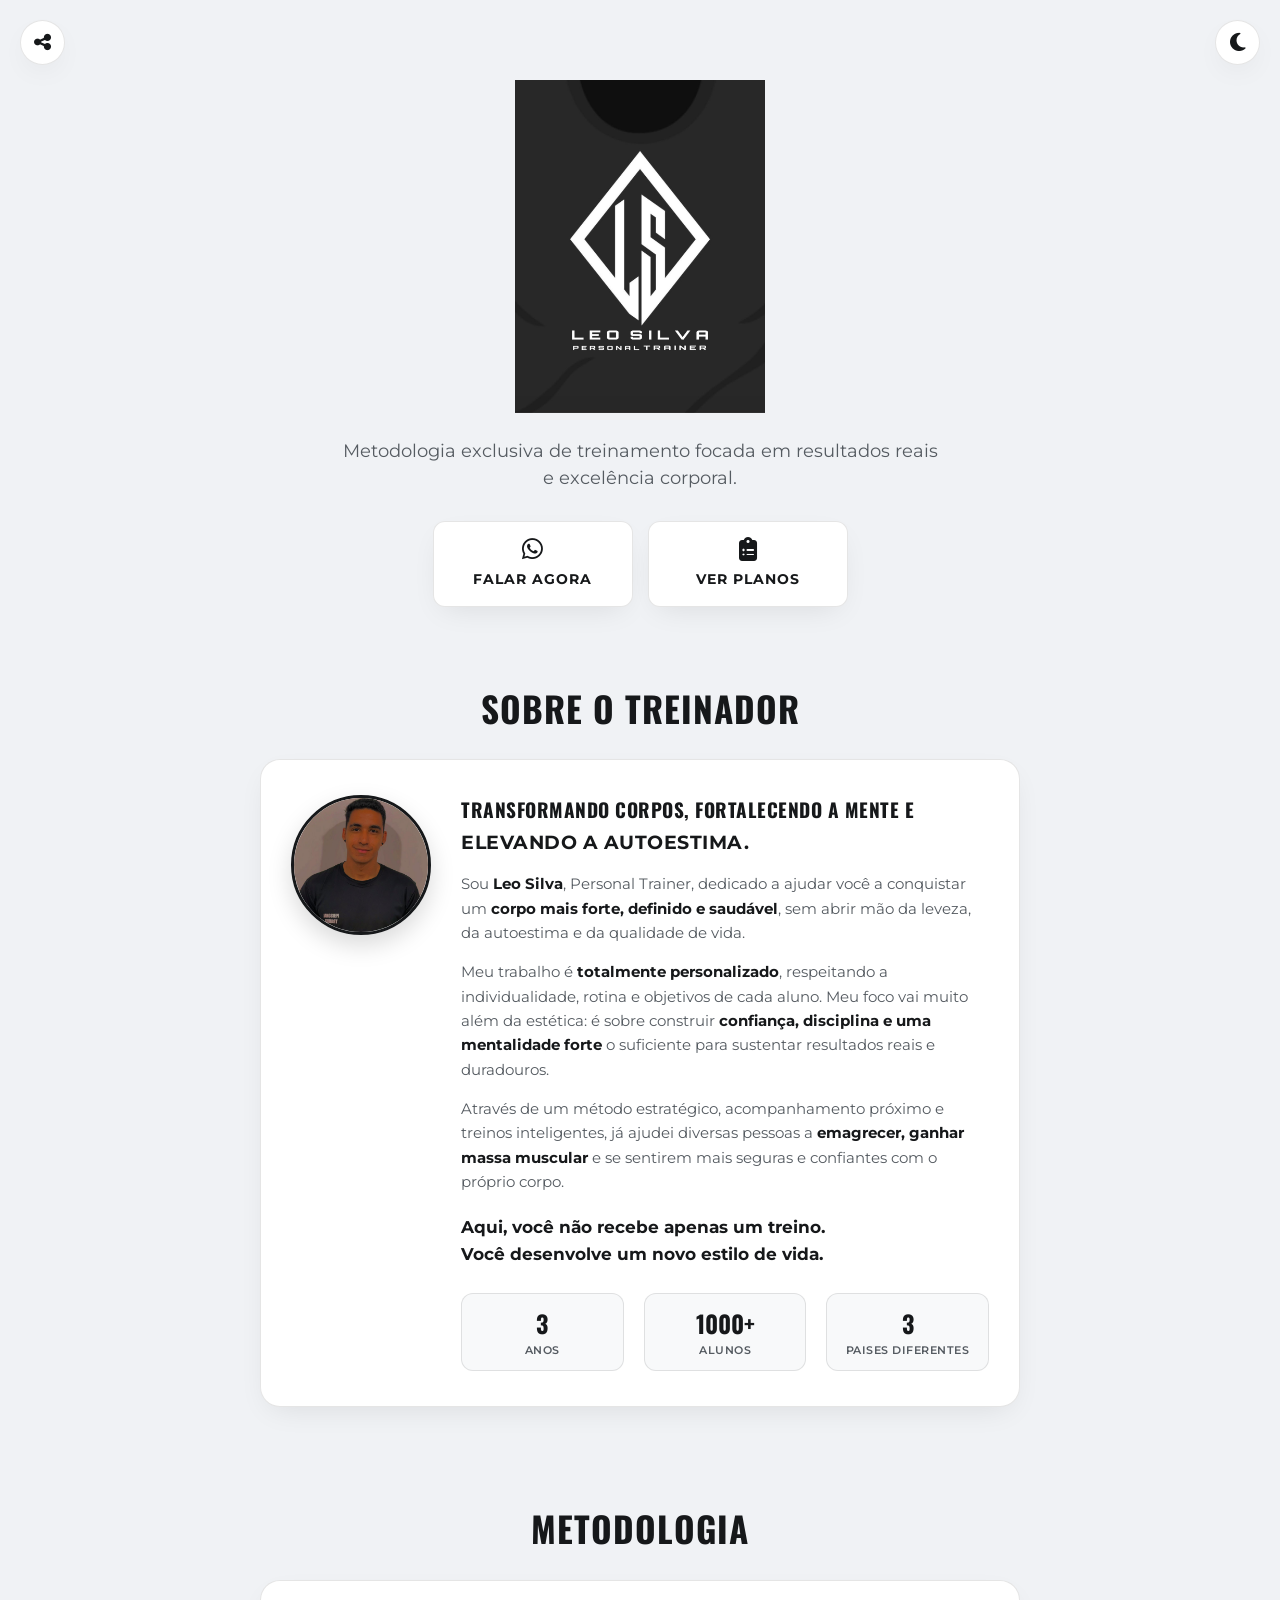
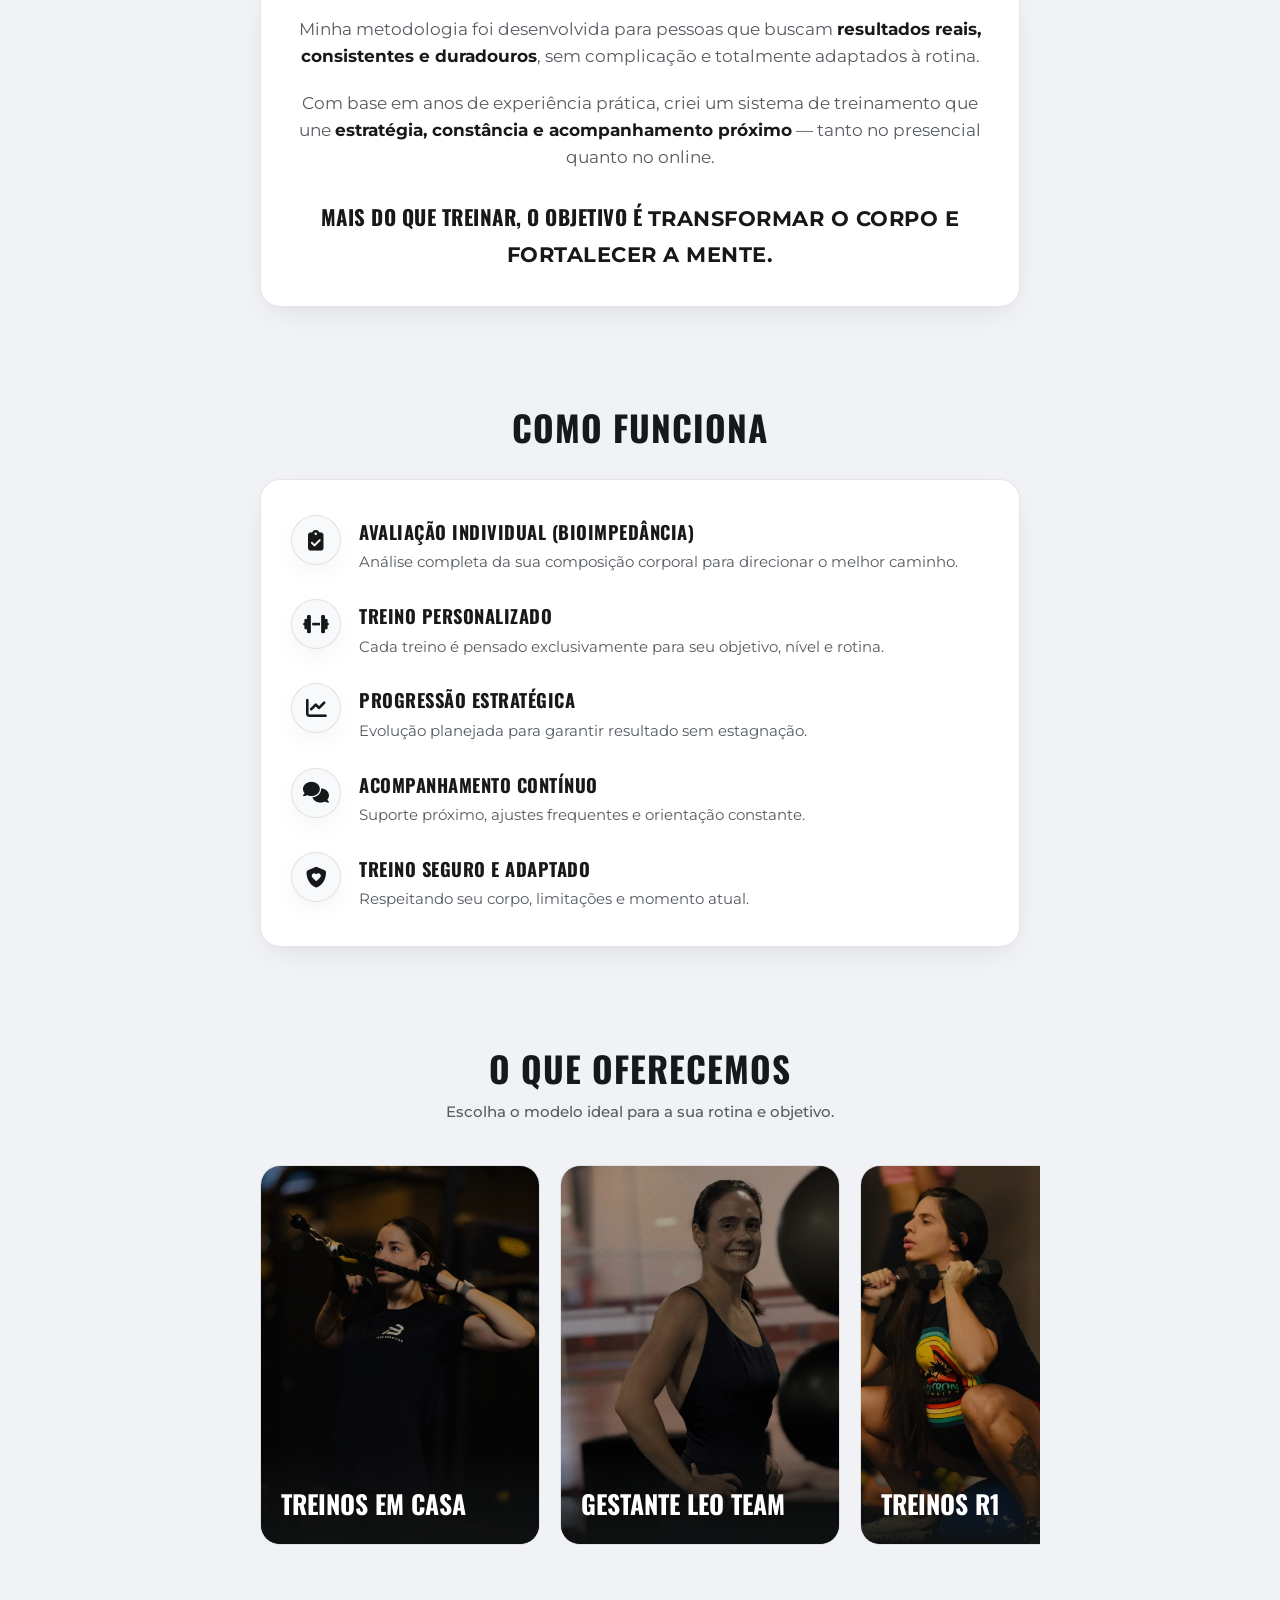
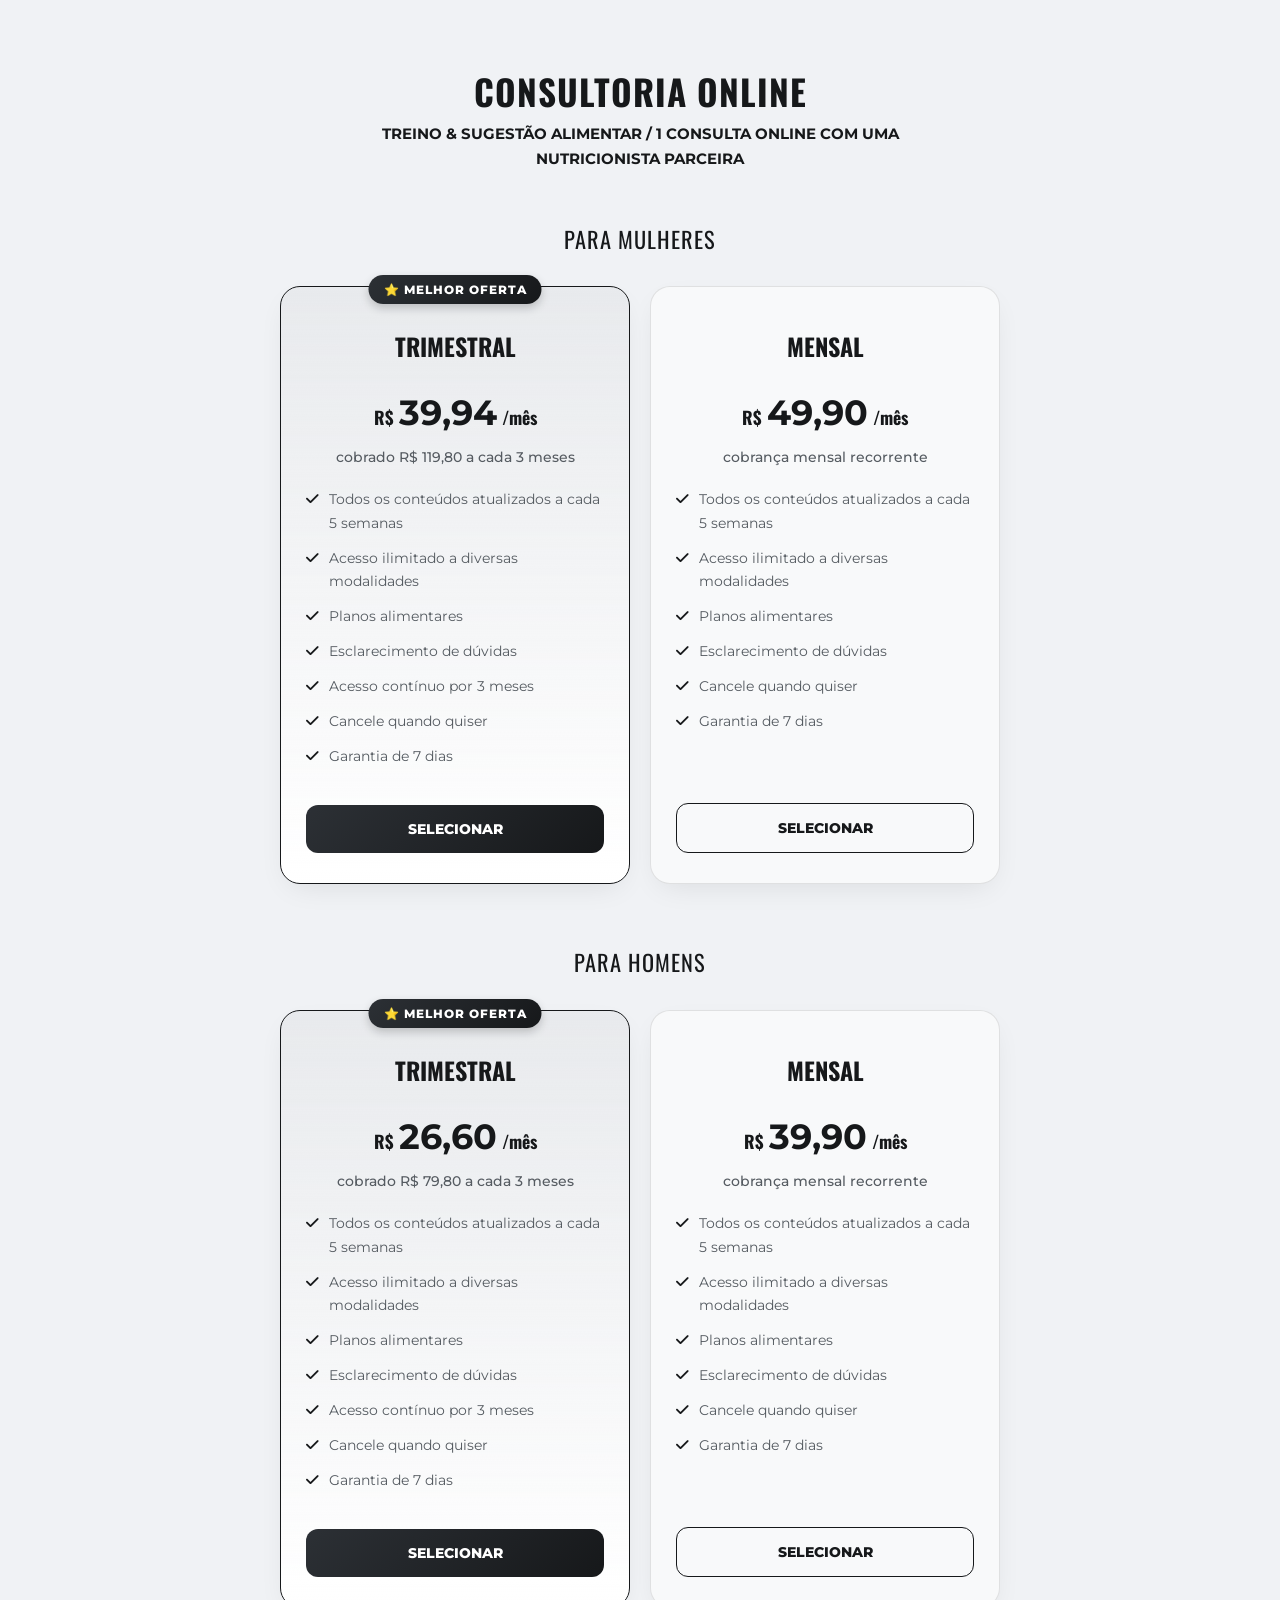
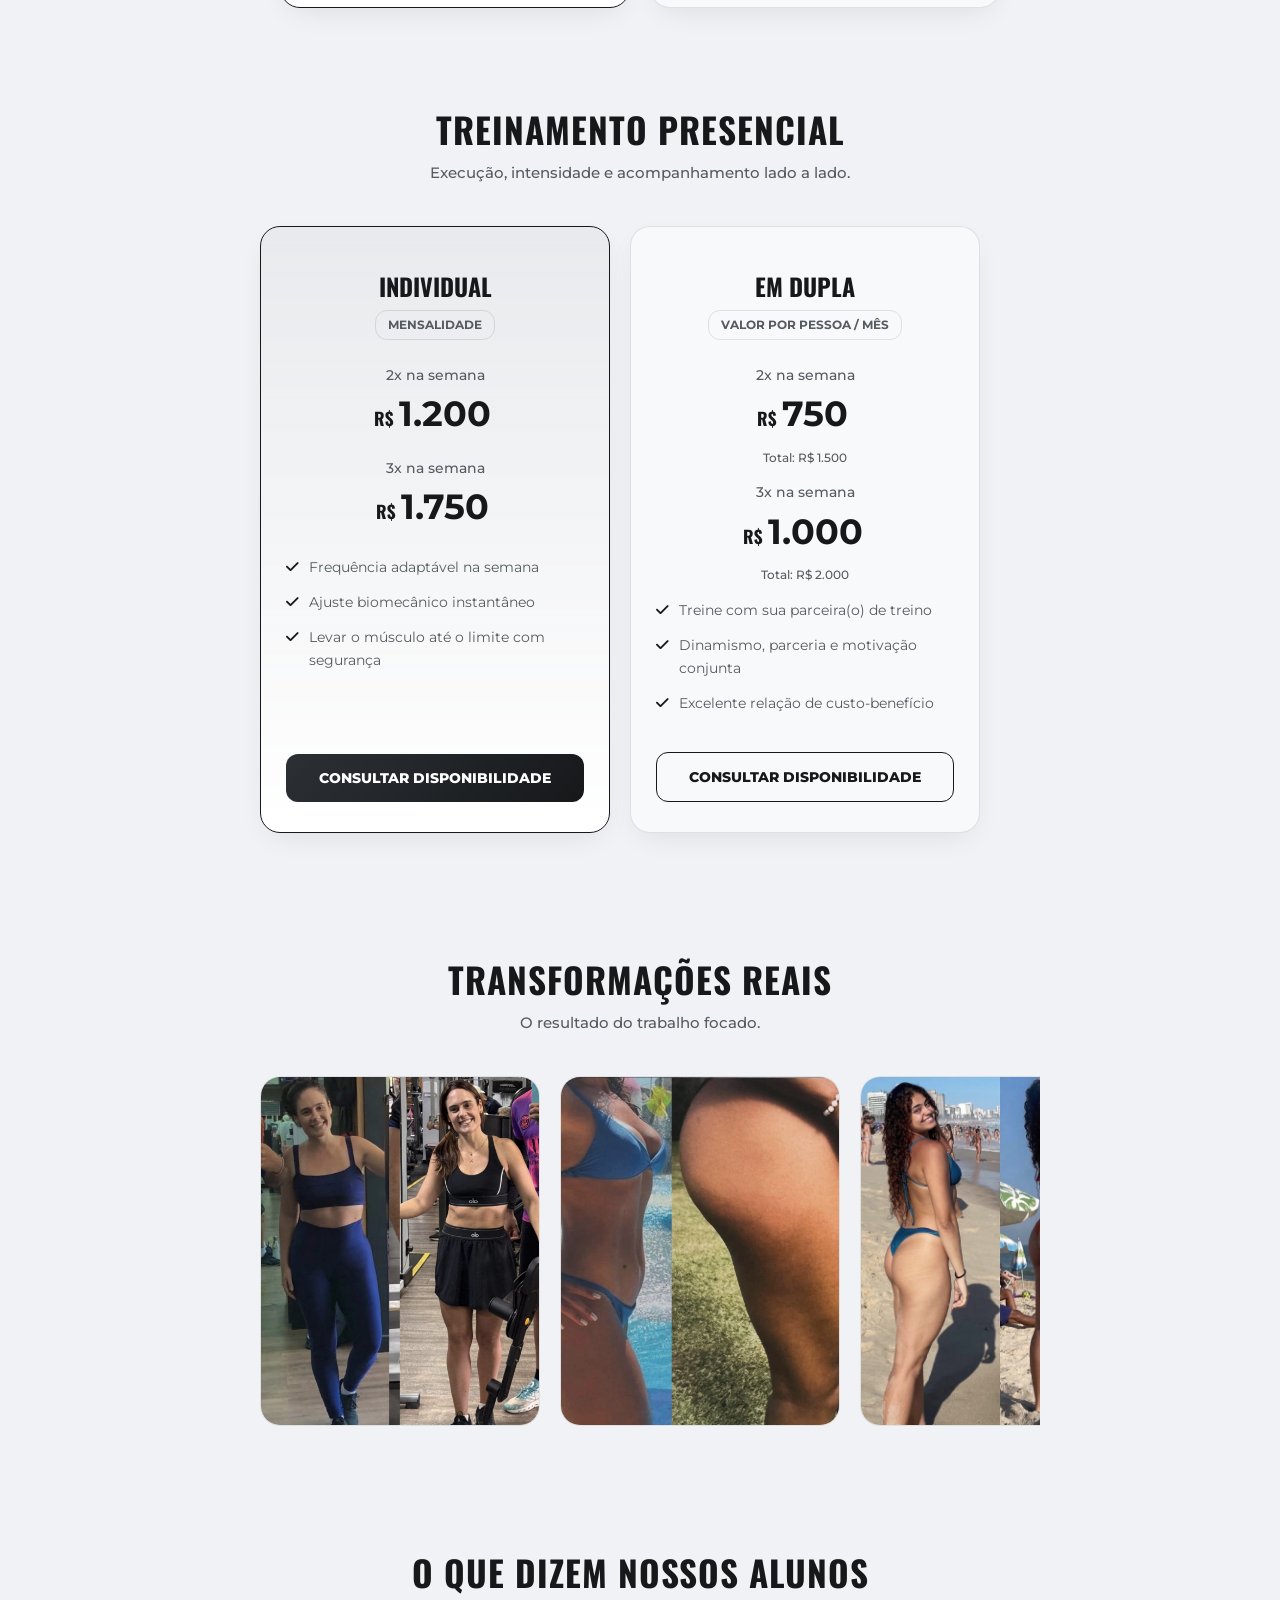
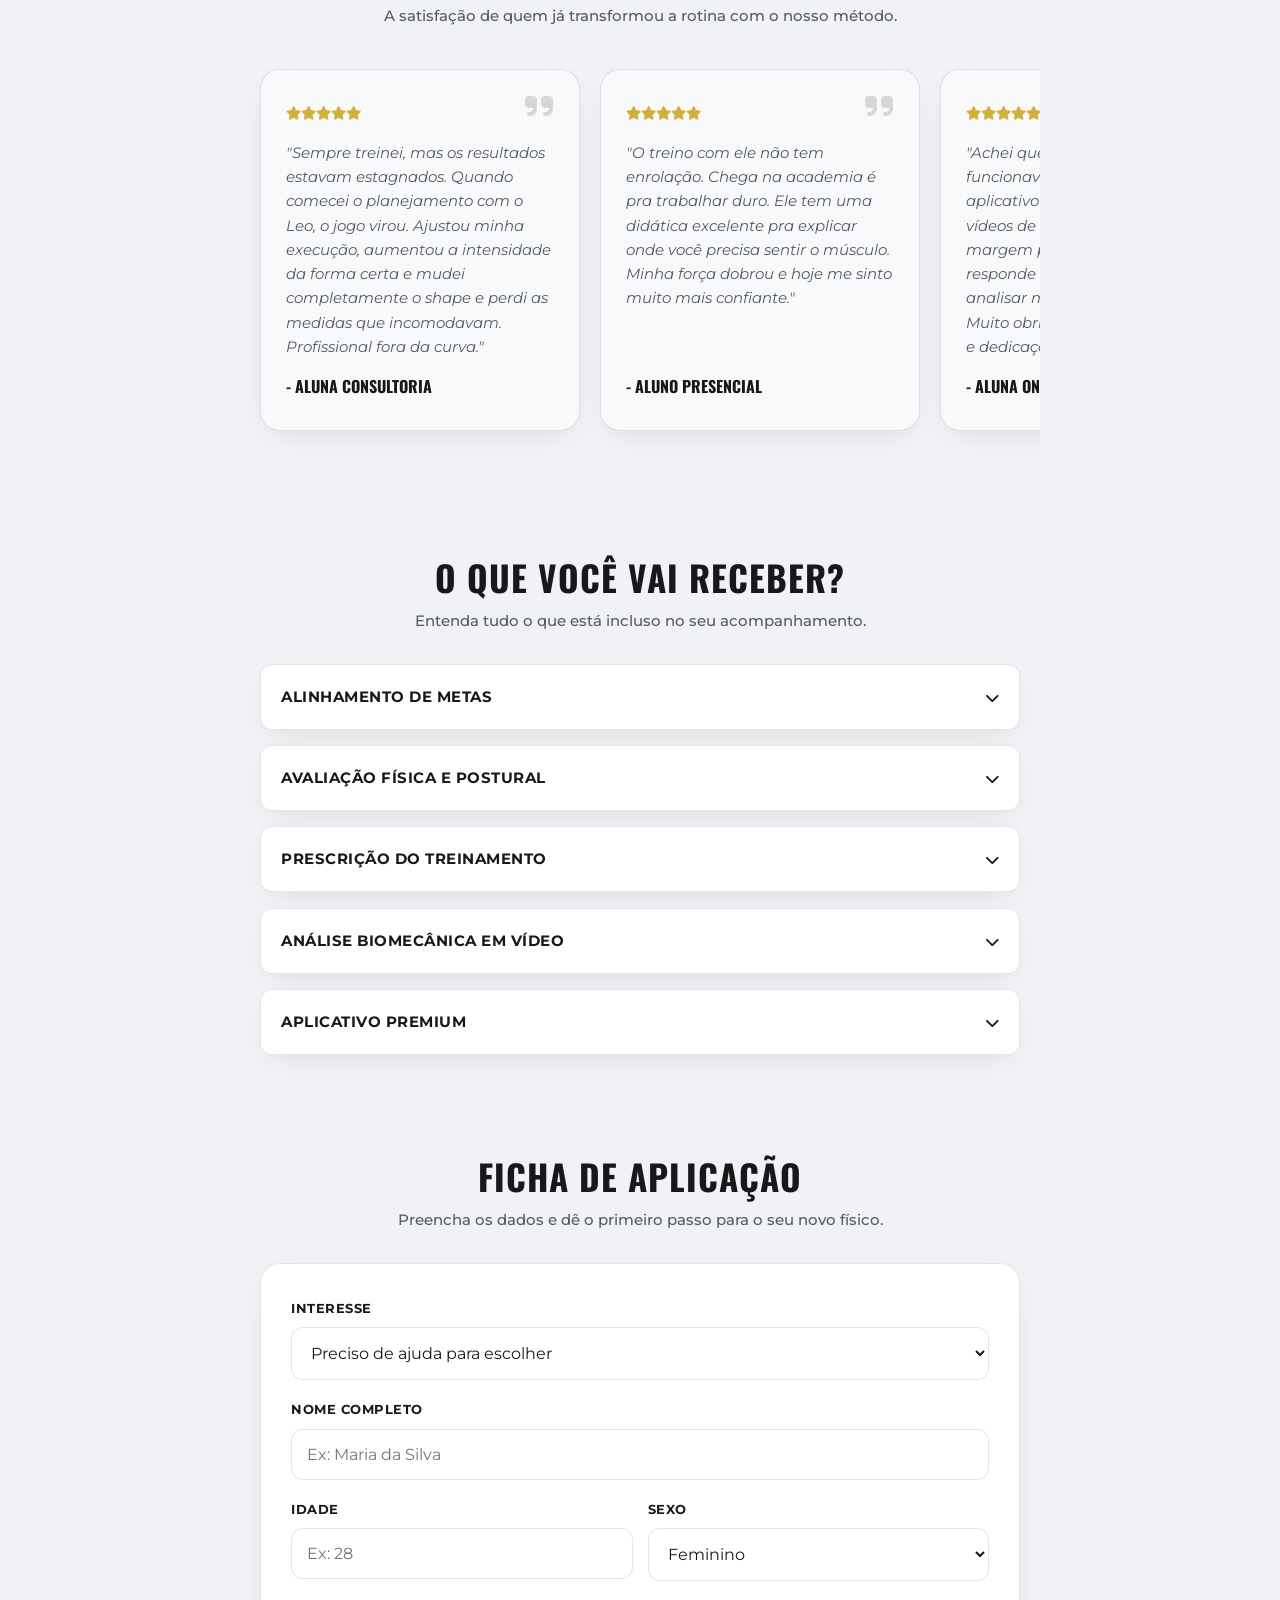
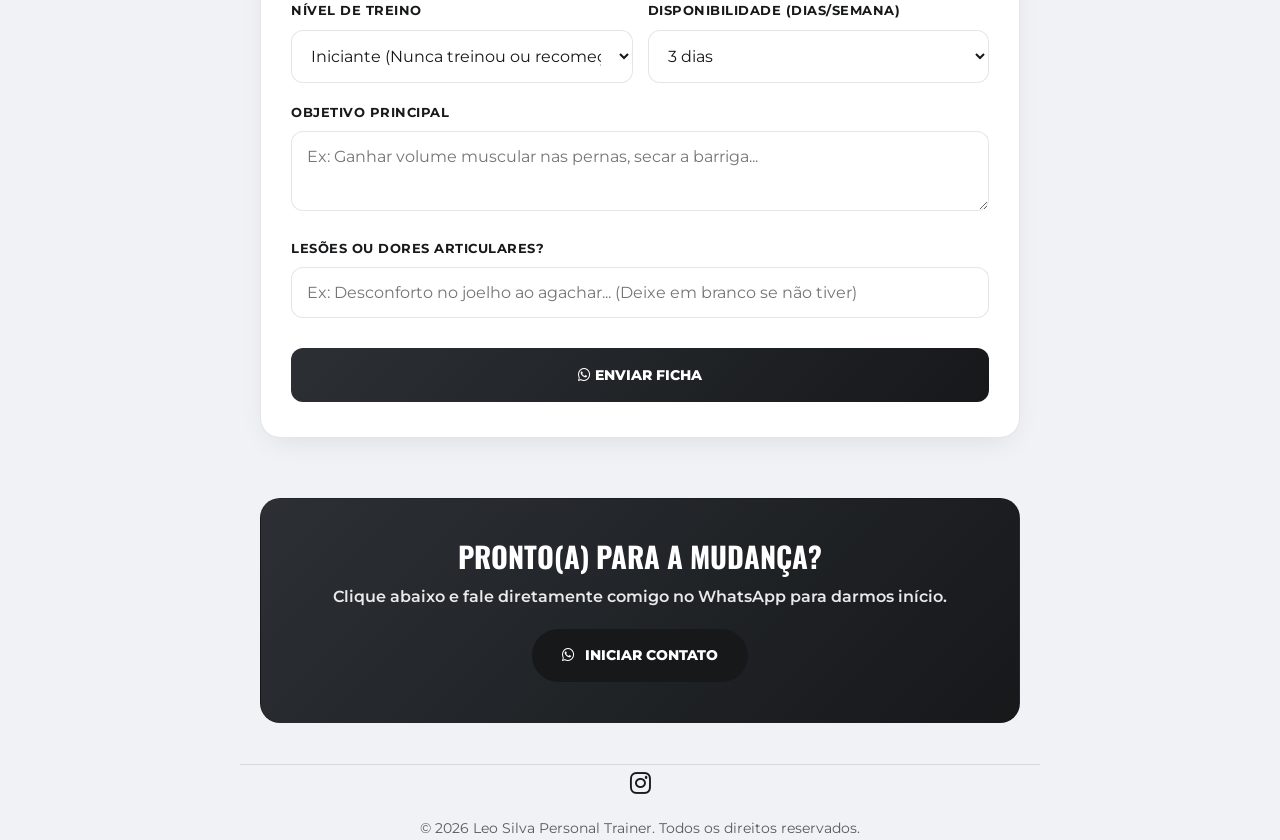
==== index.html @ d1e3ef24 "Add files via upload" ====
<!DOCTYPE html>
<html lang="pt-BR" prefix="og: http://ogp.me/ns#">
<head>
    <meta charset="UTF-8">
    <meta name="viewport" content="width=device-width, initial-scale=1.0, maximum-scale=5.0">
    
    <title>Leo Silva | Personal Trainer Premium</title>
    <meta name="description" content="Leo Silva Personal Trainer. Especialista em ajudar mulheres a conquistarem um corpo mais forte, definido e saudável.">
    <meta name="keywords" content="leo silva personal trainer, treinador físico, personal trainer online, hipertrofia feminina, emagrecimento, treino para mulheres">
    <meta name="author" content="Leo Silva">
    <meta name="robots" content="index, follow">

    <meta name="theme-color" content="#16181a" media="(prefers-color-scheme: dark)">
    <meta name="theme-color" content="#f0f2f5" media="(prefers-color-scheme: light)">

    <meta property="og:title" content="Leo Silva | Personal Trainer">
    <meta property="og:description" content="Transformando corpos, fortalecendo a mente e elevando a autoestima.">
    <meta property="og:image" content="./logo.jpeg">
    <meta property="og:type" content="website">
    <meta property="og:locale" content="pt_BR">

    <script type="application/ld+json">
    {
      "@context": "https://schema.org",
      "@type": "HealthAndBeautyBusiness",
      "name": "Leo Silva Personal Trainer",
      "image": "logo.jpeg",
      "description": "Consultoria online e presencial de treinamento físico feminino com foco em resultados reais e duradouros.",
      "telephone": "+554891049153",
      "priceRange": "$$$",
      "address": {
        "@type": "PostalAddress",
        "addressCountry": "BR"
      }
    }
    </script>

    <link rel="stylesheet" href="https://cdnjs.cloudflare.com/ajax/libs/font-awesome/6.4.0/css/all.min.css">
    <link rel="preconnect" href="https://fonts.googleapis.com">
    <link rel="preconnect" href="https://fonts.gstatic.com" crossorigin>
    <link href="https://fonts.googleapis.com/css2?family=Montserrat:wght@300;400;500;600;700;800&family=Oswald:wght@500;600;700&display=swap" rel="stylesheet">

    <style>
        /* --- VARIÁVEIS CSS (TEMA PADRÃO: ESCURO/GRAFITE) --- */
        :root {
            --bg-color: #16181a; 
            --section-bg-color: #1e2124; 
            --card-bg-color: #23272a;
            --text-main-color: #ffffff; 
            --text-secondary-color: #a0a5aa; 
            --accent-color: #ffffff; 
            --accent-glow: rgba(255, 255, 255, 0.1);
            --btn-text-solid: #16181a; 
            --border-glass: rgba(255, 255, 255, 0.1);
            --shadow-soft: 0 10px 30px -10px rgba(0, 0, 0, 0.7);
            --input-bg: rgba(22, 24, 26, 0.9);
            --gradient-featured: linear-gradient(180deg, rgba(255, 255, 255, 0.05) 0%, #23272a 100%);
            --action-gradient: linear-gradient(135deg, #ffffff 0%, #cccccc 100%); 
            
            --title-font: 'Oswald', sans-serif;
            --font-body: 'Montserrat', sans-serif;
            
            --max-width: 800px;
            --section-padding: 60px 20px;
            --border-radius: 20px; 
        }

        /* --- TEMA CLARO (ALTO CONTRASTE) --- */
        body.light-theme {
            --bg-color: #f0f2f5; 
            --section-bg-color: #ffffff; 
            --card-bg-color: #f8f9fa;
            --text-main-color: #16181a; 
            --text-secondary-color: #555b61; 
            --accent-color: #16181a; 
            --accent-glow: rgba(0, 0, 0, 0.15);
            --btn-text-solid: #ffffff; 
            --border-glass: rgba(0, 0, 0, 0.1);
            --shadow-soft: 0 10px 30px -10px rgba(0, 0, 0, 0.1);
            --input-bg: #ffffff;
            --gradient-featured: linear-gradient(180deg, rgba(0, 0, 0, 0.03) 0%, #ffffff 100%);
            --action-gradient: linear-gradient(135deg, #2c3035 0%, #16181a 100%);
        }

        /* --- RESET E CLASSES UTILITÁRIAS --- */
        * { margin: 0; padding: 0; box-sizing: border-box; font-family: var(--font-body); }
        html { scroll-behavior: smooth; font-size: 16px; }
        body { background-color: var(--bg-color); color: var(--text-main-color); line-height: 1.6; overflow-x: hidden; transition: background-color 0.4s ease, color 0.4s ease; }
        a { text-decoration: none; color: inherit; }
        ul { list-style: none; }
        img { max-width: 100%; height: auto; display: block; }
        button, a, .card, .btn { transition: all 0.3s cubic-bezier(0.4, 0, 0.2, 1); }
        
        .sr-only { position: absolute; width: 1px; height: 1px; padding: 0; margin: -1px; overflow: hidden; clip: rect(0,0,0,0); border: 0; }

        /* --- ANIMAÇÕES DE SCROLL --- */
        .fade-up {
            opacity: 0;
            transform: translateY(30px);
            transition: opacity 0.8s cubic-bezier(0.16, 1, 0.3, 1), transform 0.8s cubic-bezier(0.16, 1, 0.3, 1);
            will-change: opacity, transform;
        }
        .fade-up.visible { opacity: 1; transform: translateY(0); }

        /* --- BACKGROUND FIXO --- */
        .bg-fixed {
            position: fixed; top: 0; left: 0; width: 100%; height: 100vh;
            background-image: url('https://images.unsplash.com/photo-1534438327276-14e5300c3a48?q=80&w=2070&auto=format&fit=crop'); 
            background-size: cover; background-position: center;
            z-index: -2; opacity: 0.08; filter: grayscale(100%);
        }

        .container { width: 100%; max-width: var(--max-width); margin: 0 auto; padding: 0 20px; }

        /* --- BOTÕES FLUTUANTES --- */
        .theme-toggle {
            position: fixed; top: 20px; right: 20px; z-index: 1000;
            background: var(--section-bg-color); border: 1px solid var(--border-glass);
            color: var(--text-main-color); width: 45px; height: 45px; border-radius: 50%;
            display: flex; align-items: center; justify-content: center; cursor: pointer;
            box-shadow: var(--shadow-soft);
        }
        .theme-toggle:hover { transform: scale(1.1); background: var(--action-gradient); color: var(--btn-text-solid); border-color: transparent; }
        .theme-toggle i { font-size: 1.3rem; }

        .share-container {
            position: fixed; top: 20px; left: 20px; z-index: 1000;
            display: flex; flex-direction: column; gap: 10px; align-items: center;
        }
        .share-toggle {
            background: var(--section-bg-color); border: 1px solid var(--border-glass);
            color: var(--text-main-color); width: 45px; height: 45px; border-radius: 50%;
            display: flex; align-items: center; justify-content: center; cursor: pointer;
            box-shadow: var(--shadow-soft); transition: all 0.3s ease;
        }
        .share-toggle:hover { transform: scale(1.1); background: var(--action-gradient); color: var(--btn-text-solid); border-color: transparent; }
        .share-toggle i { font-size: 1.2rem; }
        
        .share-menu {
            display: flex; flex-direction: column; gap: 8px;
            opacity: 0; pointer-events: none; transform: translateY(-10px);
            transition: all 0.3s ease;
        }
        .share-menu.active { opacity: 1; pointer-events: auto; transform: translateY(0); }
        .share-menu button {
            background: var(--section-bg-color); border: 1px solid var(--border-glass);
            color: var(--text-main-color); width: 40px; height: 40px; border-radius: 50%;
            display: flex; align-items: center; justify-content: center; cursor: pointer;
            box-shadow: var(--shadow-soft); transition: all 0.3s ease;
        }
        .share-menu button:hover { background: var(--action-gradient); color: var(--btn-text-solid); border-color: transparent; transform: scale(1.1); }
        .share-menu button i { font-size: 1.1rem; }

        /* --- CABEÇALHO --- */
        .hero { padding: 80px 20px 40px; text-align: center; }
        .hero-logo { width: 100%; max-width: 250px; margin: 0 auto 25px; object-fit: contain; }
        .hero-bio { font-size: 1.1rem; color: var(--text-secondary-color); font-weight: 400; max-width: 600px; margin: 0 auto 30px; line-height: 1.5; }
        
        .action-grid { display: flex; gap: 15px; justify-content: center; flex-wrap: wrap; }
        .btn-action {
            flex: 1; min-width: 160px; max-width: 200px;
            background: var(--section-bg-color); border: 1px solid var(--border-glass);
            border-radius: 12px; padding: 15px; display: flex; flex-direction: column; align-items: center; gap: 8px;
            box-shadow: var(--shadow-soft);
        }
        .btn-action:hover { background: var(--action-gradient); border-color: transparent; transform: translateY(-5px); box-shadow: 0 15px 25px var(--accent-glow); }
        .btn-action i { font-size: 1.5rem; color: var(--text-main-color); }
        .btn-action span { font-size: 0.85rem; font-weight: 700; text-transform: uppercase; letter-spacing: 1px; color: var(--text-main-color); }
        .btn-action:hover i, .btn-action:hover span { color: var(--btn-text-solid); }

        /* --- SEÇÕES GERAIS --- */
        section { padding: 40px 0; margin-bottom: 20px; }
        .section-header { margin-bottom: 30px; text-align: center; }
        .section-header h2 { font-family: var(--title-font); font-size: 2.2rem; color: var(--text-main-color); font-weight: 700; line-height: 1.2; margin-bottom: 10px; text-transform: uppercase; letter-spacing: 1px;}
        .section-subtitle { font-size: 0.95rem; color: var(--text-secondary-color); font-weight: 500; }

        .card {
            background: var(--section-bg-color); border: 1px solid var(--border-glass);
            border-radius: var(--border-radius); padding: 35px 30px; box-shadow: var(--shadow-soft);
        }
        
        /* --- SEÇÃO: SOBRE --- */
        .about-wrapper { display: flex; flex-direction: column; align-items: center; gap: 30px; text-align: center; }
        @media(min-width: 600px) { .about-wrapper { flex-direction: row; text-align: left; align-items: stretch; } }
        .about-profile-pic { width: 140px; height: 140px; border-radius: 50%; object-fit: cover; border: 3px solid var(--accent-color); box-shadow: 0 10px 25px var(--accent-glow); flex-shrink: 0; margin: 0 auto;}
        .about-content { flex: 1; }
        .about-title { font-size: 1.2rem; font-weight: 700; color: var(--text-main-color); margin-bottom: 15px; font-family: var(--title-font); text-transform: uppercase; letter-spacing: 0.5px;}
        .about-text { font-size: 0.95rem; color: var(--text-secondary-color); margin-bottom: 15px; }
        .highlight { color: var(--text-main-color); font-weight: 700; }
        .about-stats { display: flex; gap: 20px; margin-top: 25px; justify-content: center; flex-wrap: wrap; }
        @media(min-width: 600px) { .about-stats { justify-content: flex-start; } }
        .stat-item { text-align: center; background: var(--card-bg-color); padding: 10px 15px; border-radius: 12px; border: 1px solid var(--border-glass); flex: 1; min-width: 100px;}
        .stat-number { font-size: 1.5rem; font-weight: 700; color: var(--text-main-color); font-family: var(--title-font); }
        .stat-label { font-size: 0.7rem; text-transform: uppercase; color: var(--text-secondary-color); font-weight: 600; letter-spacing: 0.5px;}

        /* --- SEÇÃO: COMO FUNCIONA (LISTA) --- */
        .steps-container { display: flex; flex-direction: column; gap: 25px; text-align: left; }
        .step-item { display: flex; align-items: flex-start; gap: 18px; }
        .step-icon { flex-shrink: 0; width: 50px; height: 50px; background: var(--card-bg-color); border: 1px solid var(--border-glass); border-radius: 50%; display: flex; align-items: center; justify-content: center; color: var(--text-main-color); font-size: 1.3rem; box-shadow: var(--shadow-soft); transition: all 0.3s ease; }
        .step-item:hover .step-icon { transform: scale(1.1); background: var(--text-main-color); color: var(--bg-color); border-color: transparent;}
        .step-content { flex: 1; padding-top: 2px;}
        .step-title { font-family: var(--title-font); font-size: 1.15rem; font-weight: 700; color: var(--text-main-color); margin-bottom: 5px; text-transform: uppercase; letter-spacing: 0.5px; }
        .step-desc { font-size: 0.95rem; color: var(--text-secondary-color); line-height: 1.5; }

        /* --- LISTA DE BENEFÍCIOS --- */
        .benefits-list li { display: flex; align-items: center; gap: 12px; margin-bottom: 15px; font-size: 0.95rem; font-weight: 600; color: var(--text-main-color); }
        .benefits-list i { color: var(--text-main-color); font-size: 1.2rem; }
        .benefits-list i.fa-times { color: #555; }

        /* --- CARROSSEL --- */
        .carousel-wrapper { margin: 0 -20px; padding: 10px 20px 25px 20px; overflow-x: auto; scroll-behavior: smooth; scrollbar-width: none; }
        .carousel-wrapper::-webkit-scrollbar { display: none; }
        .carousel-track { display: flex; gap: 20px; }
        .flex-wrap-container { display: flex; gap: 20px; flex-wrap: wrap; justify-content: center; }

        /* --- CARDS DE SERVIÇOS (IMAGEM) COM CORREÇÃO SAFARI --- */
        .service-img-card, .resultado-card {
            flex: 0 0 280px; 
            border-radius: var(--border-radius); overflow: hidden; box-shadow: var(--shadow-soft);
            border: 1px solid var(--border-glass); position: relative; background: var(--card-bg-color);
            cursor: pointer;
            
            /* Hacks essenciais para arredondamento de imagem não estourar no Safari */
            -webkit-transform: translateZ(0);
            transform: translateZ(0);
            isolation: isolate;
            -webkit-mask-image: -webkit-radial-gradient(white, black);
        }
        .service-img-card { height: 380px; }
        .resultado-card { height: 350px; }

        .service-img-card img, .resultado-card img {
            width: 100%; height: 100%; object-fit: cover; display: block;
        }
        
        .service-img-card img { transition: transform 0.6s ease, filter 0.6s ease; filter: brightness(0.7); }
        .service-img-card:hover img { transform: scale(1.08); filter: brightness(0.4); }
        
        .resultado-img { filter: grayscale(20%); transition: filter 0.3s; }
        .resultado-card:hover .resultado-img { filter: grayscale(0%); }

        .service-img-content {
            position: absolute; bottom: 0; left: 0; width: 100%;
            padding: 40px 20px 25px;
            background: linear-gradient(to top, rgba(15, 17, 18, 0.95) 0%, rgba(15, 17, 18, 0.6) 50%, rgba(15, 17, 18, 0) 100%);
            display: flex; flex-direction: column; z-index: 2; text-align: left;
        }
        .service-img-title { font-size: 1.6rem; font-weight: 700; color: #ffffff; font-family: var(--title-font); text-transform: uppercase; line-height: 1.2; }

        /* --- PLANOS CARDS --- */
        .plan-card {
            flex: 1; min-width: 280px; max-width: 350px; background: var(--card-bg-color); border: 1px solid var(--border-glass);
            border-radius: var(--border-radius); padding: 30px 25px; box-shadow: var(--shadow-soft);
            display: flex; flex-direction: column; position: relative; text-align: center;
        }
        .plan-card.featured { background: var(--gradient-featured); border-color: var(--text-main-color); }
        .plan-badge { position: absolute; top: -12px; left: 50%; transform: translateX(-50%); background: var(--action-gradient); color: var(--btn-text-solid); padding: 5px 15px; font-size: 0.75rem; font-weight: 800; text-transform: uppercase; border-radius: 20px; letter-spacing: 1px; white-space: nowrap; box-shadow: 0 4px 10px rgba(0,0,0,0.2);}
        .plan-title { font-family: var(--title-font); font-size: 1.5rem; color: var(--text-main-color); margin-bottom: 5px; text-transform: uppercase; text-align: center; margin-top: 10px;}
        .plan-price { font-size: 1.1rem; font-weight: 700; color: var(--text-main-color); margin: 15px 0 5px; font-family: var(--title-font); }
        .plan-price span { font-size: 2.2rem; margin: 0 5px;}
        .plan-price-sub { font-size: 0.85rem; color: var(--text-secondary-color); margin-bottom: 20px; font-weight: 500;}
        .gender-highlight { display: table; font-size: 0.75rem; font-weight: 700; color: var(--text-secondary-color); border: 1px solid var(--border-glass); padding: 4px 12px; border-radius: 12px; text-transform: uppercase; margin: 0 auto 10px; }
        .plan-features { margin-bottom: 25px; flex-grow: 1; text-align: left;}
        .plan-features li { display: flex; align-items: flex-start; gap: 10px; margin-bottom: 12px; font-size: 0.9rem; color: var(--text-secondary-color); }
        .plan-features i { font-size: 0.9rem; margin-top: 4px; }
        .plan-features i.fa-check { color: var(--text-main-color); }
        .bonus-highlight { color: var(--text-main-color); font-weight: 700; margin-top: 15px; display: flex; align-items: flex-start; gap: 8px; font-size: 0.9rem;}
        .bonus-highlight i { font-size: 1rem; }
        
        .section-divider {
            text-align: center; margin: 50px 0 30px; font-family: var(--title-font); color: var(--text-main-color);
            letter-spacing: 1px; text-transform: uppercase; font-size: 1.4rem; position: relative;
        }
        
        /* --- FEEDBACKS CARDS --- */
        .feedback-card {
            flex: 0 0 320px; background: var(--card-bg-color); border: 1px solid var(--border-glass);
            border-radius: var(--border-radius); padding: 30px 25px; box-shadow: var(--shadow-soft);
            display: flex; flex-direction: column; gap: 15px; position: relative;
        }
        .feedback-icon { font-size: 2rem; color: var(--text-main-color); opacity: 0.15; position: absolute; top: 20px; right: 25px; }
        .feedback-stars i { color: #d4af37; font-size: 0.85rem; margin-bottom: 5px;}
        .feedback-text { font-size: 0.95rem; font-style: italic; color: var(--text-secondary-color); line-height: 1.6; z-index: 1; flex-grow: 1;}
        .feedback-author { font-size: 1rem; font-weight: 800; color: var(--text-main-color); margin-top: auto; text-transform: uppercase; font-family: var(--title-font);}

        /* Botões Base */
        .btn-solid { width: 100%; background: var(--action-gradient); color: var(--btn-text-solid); border: none; border-radius: 12px; padding: 15px; font-weight: 800; text-transform: uppercase; font-size: 0.9rem; cursor: pointer; text-align: center; }
        .btn-outline { width: 100%; background: transparent; color: var(--text-main-color); border: 1px solid var(--text-main-color); border-radius: 12px; padding: 15px; font-weight: 800; text-transform: uppercase; font-size: 0.9rem; cursor: pointer; text-align: center; }
        .btn-solid:hover, .btn-outline:hover { transform: translateY(-3px); box-shadow: 0 10px 20px var(--accent-glow); }
        .btn-outline:hover { background: var(--action-gradient); color: var(--btn-text-solid); border-color: transparent;}

        /* --- O QUE VOCÊ VAI RECEBER (FAQ) --- */
        .faq-container { display: flex; flex-direction: column; gap: 15px; }
        .faq-item {
            background: var(--section-bg-color); border: 1px solid var(--border-glass);
            border-radius: 12px; box-shadow: var(--shadow-soft); overflow: hidden; transition: all 0.3s ease;
            -webkit-transform: translateZ(0); transform: translateZ(0); /* Safari fix */
        }
        .faq-item:hover { border-color: var(--text-main-color); }
        .faq-item summary {
            padding: 20px; font-weight: 700; color: var(--text-main-color); cursor: pointer;
            list-style: none; display: flex; justify-content: space-between; align-items: center;
            font-size: 0.95rem; text-transform: uppercase; letter-spacing: 0.5px;
        }
        .faq-item summary::-webkit-details-marker { display: none; }
        .faq-item summary::after {
            content: '\f078'; font-family: 'Font Awesome 6 Free'; font-weight: 900;
            color: var(--text-main-color); transition: transform 0.3s ease; font-size: 0.9rem;
        }
        .faq-item[open] summary { color: var(--text-main-color); }
        .faq-item[open] summary::after { transform: rotate(180deg); }
        .faq-body { padding: 0 20px 20px 20px; color: var(--text-secondary-color); font-size: 0.9rem; line-height: 1.6; font-weight: 500; }

        /* --- FORMULÁRIO --- */
        .form-group { margin-bottom: 20px; } 
        .form-label { display: block; font-size: 0.8rem; color: var(--text-main-color); margin-bottom: 8px; font-weight: 700; text-transform: uppercase; letter-spacing: 0.5px; }
        .form-input, .form-select { width: 100%; padding: 15px; border-radius: 12px; border: 1px solid var(--border-glass); background: var(--input-bg); color: var(--text-main-color); font-size: 1rem; outline: none; transition: border-color 0.3s; }
        textarea.form-input { resize: vertical; min-height: 80px; }
        .form-input:focus, .form-select:focus { border-color: var(--text-main-color); }
        .form-row { display: flex; gap: 15px; flex-wrap: wrap; }
        .form-row .form-group { flex: 1; min-width: 130px; }

        /* --- CTA FINAL --- */
        .cta-final { background: var(--action-gradient); border-radius: var(--border-radius); padding: 40px 20px; text-align: center; border: 1px solid var(--border-glass); display: block; margin-bottom: 40px;}
        .cta-final:hover { transform: translateY(-5px); box-shadow: 0 20px 40px var(--accent-glow); }
        .cta-final h2 { font-family: var(--title-font); font-size: 1.8rem; color: var(--btn-text-solid); margin-bottom: 10px; font-weight: 700; line-height: 1.2; text-transform: uppercase;}
        .cta-final p { color: var(--btn-text-solid); opacity: 0.9; margin-bottom: 20px; font-weight: 600;}
        .cta-btn-inner { background: var(--section-bg-color); color: var(--text-main-color); display: inline-flex; align-items: center; gap: 10px; padding: 15px 30px; border-radius: 50px; font-weight: 800; text-transform: uppercase; font-size: 0.9rem; }
        body.light-theme .cta-btn-inner { background: #16181a; color: #ffffff; }

        /* --- FOOTER --- */
        footer { text-align: center; padding: 30px 20px; border-top: 1px solid var(--border-glass); font-size: 0.85rem; color: var(--text-secondary-color); margin-top: 20px;}
        .footer-socials { display: flex; justify-content: center; gap: 20px; margin-bottom: 15px; }
        .footer-socials a { font-size: 1.5rem; color: var(--text-main-color); }
        .footer-socials a:hover { color: var(--text-secondary-color); transform: translateY(-3px); }
        
        /* =========================================
           MEDIA QUERIES (RESPONSIVIDADE AVANÇADA) 
           ========================================= */
        @media (max-width: 768px) {
            .section-header h2 { font-size: 1.8rem; }
            .hero { padding: 60px 15px 30px; }
            .flex-wrap-container { flex-direction: column; align-items: center; }
            .plan-card { min-width: 100%; max-width: 100%; }
            .carousel-track > article { flex: 0 0 85vw !important; max-width: 320px; }
        }
        
        @media (max-width: 480px) {
            .section-header h2 { font-size: 1.6rem; }
            .card { padding: 25px 20px; }
            .about-stats { flex-direction: column; gap: 10px; }
            .stat-item { width: 100%; }
            .hero-logo { max-width: 200px; }
        }
    </style>
</head>
<body>
    <div class="bg-fixed"></div>

    <div class="share-container">
        <button class="share-toggle" onclick="toggleShareMenu()" aria-label="Compartilhar Link">
            <i class="fas fa-share-alt"></i>
        </button>
        <div class="share-menu" id="shareMenu">
            <button onclick="shareLink('whatsapp')" aria-label="Compartilhar no WhatsApp"><i class="fab fa-whatsapp"></i></button>
            <button onclick="shareLink('facebook')" aria-label="Compartilhar no Facebook"><i class="fab fa-facebook-f"></i></button>
            <button onclick="shareLink('tiktok')" aria-label="Copiar link para TikTok"><i class="fab fa-tiktok"></i></button>
            <button onclick="shareLink('youtube')" aria-label="Copiar link para YouTube"><i class="fab fa-youtube"></i></button>
        </div>
    </div>

    <button class="theme-toggle" onclick="toggleTheme()" aria-label="Alternar Tema Claro/Escuro">
        <i class="fas fa-sun"></i>
    </button>

    <main class="container">
        
        <header class="hero fade-up">
            <h1 class="sr-only">Leo Silva - Personal Trainer</h1>
            <img src="logo.jpeg" alt="Logotipo Leo Silva Personal Trainer" class="hero-logo">
            <p class="hero-bio">Metodologia exclusiva de treinamento focada em resultados reais e excelência corporal.</p>
            
            <nav class="action-grid" aria-label="Links principais">
                <a href="https://wa.me/554891049153" class="btn-action">
                    <i class="fab fa-whatsapp"></i> <span>Falar Agora</span>
                </a>
                <a href="#planos-consultoria" class="btn-action">
                    <i class="fas fa-clipboard-list"></i> <span>Ver Planos</span>
                </a>
            </nav>
        </header>

        <section id="sobre">
            <div class="section-header fade-up">
                <h2>Sobre o Treinador</h2>
            </div>
            <article class="card about-wrapper fade-up" style="transition-delay: 0.1s;">
                <img src="./perfil.jpeg" alt="Foto de Leo Silva, Personal Trainer" class="about-profile-pic">
                <div class="about-content">
                    <h3 class="about-title">Transformando corpos, fortalecendo a mente e <span class="highlight">elevando a autoestima.</span></h3>
                    
                    <p class="about-text">
                        Sou <span class="highlight">Leo Silva</span>, Personal Trainer, dedicado a ajudar você a conquistar um <span class="highlight">corpo mais forte, definido e saudável</span>, sem abrir mão da leveza, da autoestima e da qualidade de vida.
                    </p>
                    
                    <p class="about-text">
                        Meu trabalho é <span class="highlight">totalmente personalizado</span>, respeitando a individualidade, rotina e objetivos de cada aluno. Meu foco vai muito além da estética: é sobre construir <span class="highlight">confiança, disciplina e uma mentalidade forte</span> o suficiente para sustentar resultados reais e duradouros.
                    </p>
                    
                    <p class="about-text">
                        Através de um método estratégico, acompanhamento próximo e treinos inteligentes, já ajudei diversas pessoas a <span class="highlight">emagrecer, ganhar massa muscular</span> e se sentirem mais seguras e confiantes com o próprio corpo.
                    </p>

                    <p class="about-text" style="font-size: 1.05rem; margin-top: 20px;">
                        <span class="highlight">Aqui, você não recebe apenas um treino.<br>
                        Você desenvolve um novo estilo de vida.</span>
                    </p>

                    <div class="about-stats">
                        <div class="stat-item">
                            <div class="stat-number">3</div>
                            <div class="stat-label">Anos</div>
                        </div>
                        <div class="stat-item">
                            <div class="stat-number">1000+</div>
                            <div class="stat-label">Alunos</div>
                        </div>
                        <div class="stat-item">
                            <div class="stat-number">3</div>
                            <div class="stat-label">Paises Diferentes</div>
                        </div>
                    </div>
                </div>
            </article>
        </section>

        <section id="metodologia">
            <div class="section-header fade-up">
                <h2>Metodologia</h2>
            </div>
            <article class="card fade-up" style="text-align: center; transition-delay: 0.1s;">
                <p class="about-text" style="font-size: 1.05rem; margin-bottom: 20px;">
                    Minha metodologia foi desenvolvida para pessoas que buscam <span class="highlight">resultados reais, consistentes e duradouros</span>, sem complicação e totalmente adaptados à rotina.
                </p>
                
                <p class="about-text" style="font-size: 1.05rem; margin-bottom: 30px;">
                    Com base em anos de experiência prática, criei um sistema de treinamento que une <span class="highlight">estratégia, constância e acompanhamento próximo</span> — tanto no presencial quanto no online.
                </p>
                
                <h3 class="about-title" style="font-size: 1.3rem; margin-bottom: 0;">
                    Mais do que treinar, o objetivo é <span class="highlight">transformar o corpo e fortalecer a mente.</span>
                </h3>
            </article>
        </section>

        <section id="como-funciona">
            <div class="section-header fade-up">
                <h2>Como Funciona</h2>
            </div>
            
            <article class="card fade-up" style="transition-delay: 0.2s;">
                <div class="steps-container">
                    
                    <div class="step-item">
                        <div class="step-icon"><i class="fas fa-clipboard-check"></i></div>
                        <div class="step-content">
                            <h3 class="step-title">Avaliação Individual (Bioimpedância)</h3>
                            <p class="step-desc">Análise completa da sua composição corporal para direcionar o melhor caminho.</p>
                        </div>
                    </div>
                    
                    <div class="step-item">
                        <div class="step-icon"><i class="fas fa-dumbbell"></i></div>
                        <div class="step-content">
                            <h3 class="step-title">Treino Personalizado</h3>
                            <p class="step-desc">Cada treino é pensado exclusivamente para seu objetivo, nível e rotina.</p>
                        </div>
                    </div>
                    
                    <div class="step-item">
                        <div class="step-icon"><i class="fas fa-chart-line"></i></div>
                        <div class="step-content">
                            <h3 class="step-title">Progressão Estratégica</h3>
                            <p class="step-desc">Evolução planejada para garantir resultado sem estagnação.</p>
                        </div>
                    </div>
                    
                    <div class="step-item">
                        <div class="step-icon"><i class="fas fa-comments"></i></div>
                        <div class="step-content">
                            <h3 class="step-title">Acompanhamento Contínuo</h3>
                            <p class="step-desc">Suporte próximo, ajustes frequentes e orientação constante.</p>
                        </div>
                    </div>
                    
                    <div class="step-item">
                        <div class="step-icon"><i class="fas fa-shield-heart"></i></div>
                        <div class="step-content">
                            <h3 class="step-title">Treino Seguro e Adaptado</h3>
                            <p class="step-desc">Respeitando seu corpo, limitações e momento atual.</p>
                        </div>
                    </div>

                </div>
            </article>
        </section>

        <section id="servicos">
            <div class="section-header fade-up">
                <h2>O Que Oferecemos</h2>
                <span class="section-subtitle">Escolha o modelo ideal para a sua rotina e objetivo.</span>
            </div>
            
            <div class="carousel-wrapper">
                <div class="carousel-track">
                    <article class="service-img-card fade-up" style="transition-delay: 0.1s;">
                        <img src="./treino-das-musas.jpeg" alt="Treinos em Casa">
                        <div class="service-img-content">
                            <h3 class="service-img-title">TREINOS EM CASA</h3>
                        </div>
                    </article>

                    <article class="service-img-card fade-up" style="transition-delay: 0.2s;">
                        <img src="./treino-em-casa.jpeg" alt="Gestante Leo Team">
                        <div class="service-img-content">
                            <h3 class="service-img-title">GESTANTE LEO TEAM</h3>
                        </div>
                    </article>

                    <article class="service-img-card fade-up" style="transition-delay: 0.3s;">
                        <img src="./treino-gestante.jpeg" alt="Treinos R1">
                        <div class="service-img-content">
                            <h3 class="service-img-title">TREINOS R1</h3>
                        </div>
                    </article>

                    <article class="service-img-card fade-up" style="transition-delay: 0.4s;">
                        <img src="./treino-na-academia.jpeg" alt="Treinos das Musas">
                        <div class="service-img-content">
                            <h3 class="service-img-title">TREINOS DAS MUSAS</h3>
                        </div>
                    </article>
                    

                    <article class="service-img-card fade-up" style="transition-delay: 0.6s;">
                        <img src="./treinor1.jpeg" alt="Planos Alimentares">
                        <div class="service-img-content">
                            <h3 class="service-img-title">PLANOS ALIMENTARES</h3>
                        </div>
                    </article>
                    
                    <article class="service-img-card fade-up" style="transition-delay: 0.7s;">
                        <img src="WhatsApp%20Image%202026-04-18%20at%2020.58.46.jpeg" alt="Modalidades Cardio">
                        <div class="service-img-content">
                            <h3 class="service-img-title">MODALIDADES CARDIO</h3>
                        </div>
                    </article>
                </div>
            </div>
        </section>

        <section id="planos-consultoria">
            <div class="section-header fade-up">
                <h2>Consultoria Online</h2>
                <span class="section-subtitle" style="display: block; max-width: 600px; margin: 10px auto; font-weight: 700; color: var(--text-main-color);">
                    TREINO & SUGESTÃO ALIMENTAR / 1 CONSULTA ONLINE COM UMA NUTRICIONISTA PARCEIRA
                </span>
            </div>

            <div class="section-divider fade-up">Para Mulheres</div>
            <div class="flex-wrap-container fade-up">
                
                <article class="plan-card featured">
                    <span class="plan-badge">⭐ Melhor Oferta</span>
                    <h3 class="plan-title">Trimestral</h3>
                    <div class="plan-price">R$<span>39,94</span>/mês</div>
                    <div class="plan-price-sub">cobrado R$ 119,80 a cada 3 meses</div>
                    <ul class="plan-features">
                        <li><i class="fas fa-check"></i> Todos os conteúdos atualizados a cada 5 semanas</li>
                        <li><i class="fas fa-check"></i> Acesso ilimitado a diversas modalidades</li>
                        <li><i class="fas fa-check"></i> Planos alimentares</li>
                        <li><i class="fas fa-check"></i> Esclarecimento de dúvidas</li>
                        <li><i class="fas fa-check"></i> Acesso contínuo por 3 meses</li>
                        <li><i class="fas fa-check"></i> Cancele quando quiser</li>
                        <li><i class="fas fa-check"></i> Garantia de 7 dias</li>
                    </ul>
                    <button onclick="escolherPlano('Consultoria Online Mulheres - Trimestral')" class="btn-solid">Selecionar</button>
                </article>

                <article class="plan-card">
                    <h3 class="plan-title">Mensal</h3>
                    <div class="plan-price">R$<span>49,90</span>/mês</div>
                    <div class="plan-price-sub">cobrança mensal recorrente</div>
                    <ul class="plan-features">
                        <li><i class="fas fa-check"></i> Todos os conteúdos atualizados a cada 5 semanas</li>
                        <li><i class="fas fa-check"></i> Acesso ilimitado a diversas modalidades</li>
                        <li><i class="fas fa-check"></i> Planos alimentares</li>
                        <li><i class="fas fa-check"></i> Esclarecimento de dúvidas</li>
                        <li><i class="fas fa-check"></i> Cancele quando quiser</li>
                        <li><i class="fas fa-check"></i> Garantia de 7 dias</li>
                    </ul>
                    <button onclick="escolherPlano('Consultoria Online Mulheres - Mensal')" class="btn-outline">Selecionar</button>
                </article>

            </div>

            <div class="section-divider fade-up" style="margin-top: 60px;">Para Homens</div>
            <div class="flex-wrap-container fade-up">
                
                <article class="plan-card featured">
                    <span class="plan-badge">⭐ Melhor Oferta</span>
                    <h3 class="plan-title">Trimestral</h3>
                    <div class="plan-price">R$<span>26,60</span>/mês</div>
                    <div class="plan-price-sub">cobrado R$ 79,80 a cada 3 meses</div>
                    <ul class="plan-features">
                        <li><i class="fas fa-check"></i> Todos os conteúdos atualizados a cada 5 semanas</li>
                        <li><i class="fas fa-check"></i> Acesso ilimitado a diversas modalidades</li>
                        <li><i class="fas fa-check"></i> Planos alimentares</li>
                        <li><i class="fas fa-check"></i> Esclarecimento de dúvidas</li>
                        <li><i class="fas fa-check"></i> Acesso contínuo por 3 meses</li>
                        <li><i class="fas fa-check"></i> Cancele quando quiser</li>
                        <li><i class="fas fa-check"></i> Garantia de 7 dias</li>
                    </ul>
                    <button onclick="escolherPlano('Consultoria Online Homens - Trimestral')" class="btn-solid">Selecionar</button>
                </article>

                <article class="plan-card">
                    <h3 class="plan-title">Mensal</h3>
                    <div class="plan-price">R$<span>39,90</span>/mês</div>
                    <div class="plan-price-sub">cobrança mensal recorrente</div>
                    <ul class="plan-features">
                        <li><i class="fas fa-check"></i> Todos os conteúdos atualizados a cada 5 semanas</li>
                        <li><i class="fas fa-check"></i> Acesso ilimitado a diversas modalidades</li>
                        <li><i class="fas fa-check"></i> Planos alimentares</li>
                        <li><i class="fas fa-check"></i> Esclarecimento de dúvidas</li>
                        <li><i class="fas fa-check"></i> Cancele quando quiser</li>
                        <li><i class="fas fa-check"></i> Garantia de 7 dias</li>
                    </ul>
                    <button onclick="escolherPlano('Consultoria Online Homens - Mensal')" class="btn-outline">Selecionar</button>
                </article>

            </div>
        </section>

        <section id="planos-presenciais">
            <div class="section-header fade-up">
                <h2>Treinamento Presencial</h2>
                <span class="section-subtitle">Execução, intensidade e acompanhamento lado a lado.</span>
            </div>

            <div class="carousel-wrapper">
                <div class="carousel-track">

                    <article class="plan-card featured fade-up" style="transition-delay: 0.1s;">
                        <h3 class="plan-title">Individual</h3>
                        <span class="gender-highlight" style="border-color: var(--border-glass);">Mensalidade</span>
                        
                        <div style="margin: 15px 0;">
                            <div style="margin-bottom: 15px;">
                                <div class="plan-price-sub" style="margin-bottom: 0;">2x na semana</div>
                                <div class="plan-price" style="margin-top: 0;">R$<span>1.200</span></div>
                            </div>
                            <div>
                                <div class="plan-price-sub" style="margin-bottom: 0;">3x na semana</div>
                                <div class="plan-price" style="margin-top: 0;">R$<span>1.750</span></div>
                            </div>
                        </div>

                        <ul class="plan-features">
                            <li><i class="fas fa-check"></i> Frequência adaptável na semana</li>
                            <li><i class="fas fa-check"></i> Ajuste biomecânico instantâneo</li>
                            <li><i class="fas fa-check"></i> Levar o músculo até o limite com segurança</li>
                        </ul>
                        <button onclick="escolherPlano('Personal Presencial Individual')" class="btn-solid">Consultar Disponibilidade</button>
                    </article>

                    <article class="plan-card fade-up" style="transition-delay: 0.2s;">
                        <h3 class="plan-title">Em Dupla</h3>
                        <span class="gender-highlight">Valor por pessoa / Mês</span>
                        
                        <div style="margin: 15px 0;">
                            <div style="margin-bottom: 15px;">
                                <div class="plan-price-sub" style="margin-bottom: 0;">2x na semana</div>
                                <div class="plan-price" style="margin-top: 0;">R$<span>750</span></div>
                                <div class="plan-price-sub" style="margin-bottom: 0; font-size: 0.75rem;">Total: R$ 1.500</div>
                            </div>
                            <div>
                                <div class="plan-price-sub" style="margin-bottom: 0;">3x na semana</div>
                                <div class="plan-price" style="margin-top: 0;">R$<span>1.000</span></div>
                                <div class="plan-price-sub" style="margin-bottom: 0; font-size: 0.75rem;">Total: R$ 2.000</div>
                            </div>
                        </div>

                        <ul class="plan-features">
                            <li><i class="fas fa-check"></i> Treine com sua parceira(o) de treino</li>
                            <li><i class="fas fa-check"></i> Dinamismo, parceria e motivação conjunta</li>
                            <li><i class="fas fa-check"></i> Excelente relação de custo-benefício</li>
                        </ul>
                        <button onclick="escolherPlano('Personal Presencial Em Dupla')" class="btn-outline">Consultar Disponibilidade</button>
                    </article>

                </div>
            </div>
        </section>

        <section id="resultados">
            <div class="section-header fade-up">
                <h2>Transformações Reais</h2>
                <span class="section-subtitle">O resultado do trabalho focado.</span>
            </div>

            <div class="carousel-wrapper">
                <div class="carousel-track">
                    <article class="resultado-card fade-up" style="transition-delay: 0.1s;">
                        <img src="./resul-1.jpeg" alt="Resultado Antes e Depois" class="resultado-img">
                    </article>
                    <article class="resultado-card fade-up" style="transition-delay: 0.2s;">
                        <img src="./resul-2.jpeg" alt="Resultado Antes e Depois" class="resultado-img">
                    </article>
                    <article class="resultado-card fade-up" style="transition-delay: 0.3s;">
                        <img src="./resul-3.jpeg" alt="Resultado Antes e Depois" class="resultado-img">
                    </article>
                </div>
            </div>
        </section>

        <section id="feedbacks">
            <div class="section-header fade-up">
                <h2>O Que Dizem Nossos Alunos</h2>
                <span class="section-subtitle">A satisfação de quem já transformou a rotina com o nosso método.</span>
            </div>

            <div class="carousel-wrapper">
                <div class="carousel-track">
                    
                    <article class="feedback-card fade-up" style="transition-delay: 0.1s;">
                        <i class="fas fa-quote-right feedback-icon"></i>
                        <div class="feedback-stars">
                            <i class="fas fa-star"></i><i class="fas fa-star"></i><i class="fas fa-star"></i><i class="fas fa-star"></i><i class="fas fa-star"></i>
                        </div>
                        <p class="feedback-text">"Sempre treinei, mas os resultados estavam estagnados. Quando comecei o planejamento com o Leo, o jogo virou. Ajustou minha execução, aumentou a intensidade da forma certa e mudei completamente o shape e perdi as medidas que incomodavam. Profissional fora da curva."</p>
                        <span class="feedback-author">- Aluna Consultoria</span>
                    </article>

                    <article class="feedback-card fade-up" style="transition-delay: 0.2s;">
                        <i class="fas fa-quote-right feedback-icon"></i>
                        <div class="feedback-stars">
                            <i class="fas fa-star"></i><i class="fas fa-star"></i><i class="fas fa-star"></i><i class="fas fa-star"></i><i class="fas fa-star"></i>
                        </div>
                        <p class="feedback-text">"O treino com ele não tem enrolação. Chega na academia é pra trabalhar duro. Ele tem uma didática excelente pra explicar onde você precisa sentir o músculo. Minha força dobrou e hoje me sinto muito mais confiante."</p>
                        <span class="feedback-author">- Aluno Presencial</span>
                    </article>

                    <article class="feedback-card fade-up" style="transition-delay: 0.3s;">
                        <i class="fas fa-quote-right feedback-icon"></i>
                        <div class="feedback-stars">
                            <i class="fas fa-star"></i><i class="fas fa-star"></i><i class="fas fa-star"></i><i class="fas fa-star"></i><i class="fas fa-star"></i>
                        </div>
                        <p class="feedback-text">"Achei que consultoria online não funcionava pra mim, mas o aplicativo dele é super intuitivo. Os vídeos de execução não deixam margem pra erro, e ele sempre responde rápido no Whats para analisar meus vídeos de treino. Muito obrigada por toda paciência e dedicação!"</p>
                        <span class="feedback-author">- Aluna Online</span>
                    </article>

                </div>
            </div>
        </section>

        <section id="entregas">
            <div class="section-header fade-up">
                <h2>O Que Você Vai Receber?</h2>
                <span class="section-subtitle">Entenda tudo o que está incluso no seu acompanhamento.</span>
            </div>

            <div class="faq-container">
                <details class="faq-item fade-up" style="transition-delay: 0.1s;">
                    <summary>Alinhamento de Metas</summary>
                    <div class="faq-body">
                        Entendimento do seu histórico, rotina, alimentação atual e definição clara dos objetivos a serem atingidos no curto, médio e longo prazo.
                    </div>
                </details>

                <details class="faq-item fade-up" style="transition-delay: 0.15s;">
                    <summary>Avaliação Física e Postural</summary>
                    <div class="faq-body">
                        Coleta de métricas essenciais. Identificação de encurtamentos musculares ou desvios posturais para adaptar o treino e evitar lesões.
                    </div>
                </details>

                <details class="faq-item fade-up" style="transition-delay: 0.2s;">
                    <summary>Prescrição do Treinamento</summary>
                    <div class="faq-body">
                        Planilha focada nas variáveis corretas (volume, intensidade, descanso e cadência) para extrair o máximo do seu tempo dentro da academia.
                    </div>
                </details>

                <details class="faq-item fade-up" style="transition-delay: 0.25s;">
                    <summary>Análise Biomecânica em Vídeo</summary>
                    <div class="faq-body">
                        Você envia o vídeo do seu exercício e eu devolvo correções de ângulos e postura para otimizar o trabalho muscular.
                    </div>
                </details>

                <details class="faq-item fade-up" style="transition-delay: 0.3s;">
                    <summary>Aplicativo Premium</summary>
                    <div class="faq-body">
                        Seu treino inteiro no celular. Controle de cargas, histórico de evolução, cronômetro de descanso e vídeos demonstrativos em alta qualidade.
                    </div>
                </details>
            </div>
        </section>

        <section id="aplicacao">
            <div class="section-header fade-up">
                <h2>Ficha de Aplicação</h2>
                <span class="section-subtitle">Preencha os dados e dê o primeiro passo para o seu novo físico.</span>
            </div>
            
            <form class="card fade-up" onsubmit="enviarAnamnese(event)">
                <div class="form-group">
                    <label class="form-label" for="planSelect">Interesse</label>
                    <select id="planSelect" class="form-select" required>
                        <option value="Ainda não sei / Quero recomendação" selected>Preciso de ajuda para escolher</option>
                        <optgroup label="Consultoria Online - Mulheres">
                            <option value="Consultoria Online Mulheres - Mensal">Mensal Feminino (R$ 49,90)</option>
                            <option value="Consultoria Online Mulheres - Trimestral">Trimestral Feminino (R$ 119,80)</option>
                        </optgroup>
                        <optgroup label="Consultoria Online - Homens">
                            <option value="Consultoria Online Homens - Mensal">Mensal Masculino (R$ 39,90)</option>
                            <option value="Consultoria Online Homens - Trimestral">Trimestral Masculino (R$ 79,80)</option>
                        </optgroup>
                        <optgroup label="Personal Presencial">
                            <option value="Personal Presencial - Individual">Presencial - Individual</option>
                            <option value="Personal Presencial - Em Dupla">Presencial - Em Dupla</option>
                        </optgroup>
                    </select>
                </div>

                <div class="form-group">
                    <label class="form-label" for="clientName">Nome Completo</label>
                    <input type="text" id="clientName" class="form-input" placeholder="Ex: Maria da Silva" required>
                </div>
                
                <div class="form-row">
                    <div class="form-group">
                        <label class="form-label" for="clientAge">Idade</label>
                        <input type="number" id="clientAge" class="form-input" placeholder="Ex: 28" required min="14" max="100">
                    </div>
                     <div class="form-group">
                        <label class="form-label" for="clientGender">Sexo</label>
                        <select id="clientGender" class="form-select" required>
                            <option value="Feminino" selected>Feminino</option>
                            <option value="Masculino">Masculino</option>
                        </select>
                    </div>
                </div>

                <div class="form-row">
                     <div class="form-group">
                        <label class="form-label" for="levelSelect">Nível de Treino</label>
                        <select id="levelSelect" class="form-select" required>
                            <option value="Iniciante">Iniciante (Nunca treinou ou recomeçando)</option>
                            <option value="Intermediário">Intermediário (Treina a mais de 6 meses)</option>
                            <option value="Avançado">Avançado (Treina intenso a mais de 2 anos)</option>
                        </select>
                    </div>
                    <div class="form-group">
                        <label class="form-label" for="trainingDays">Disponibilidade (Dias/Semana)</label>
                        <select id="trainingDays" class="form-select" required>
                            <option value="2 dias">2 dias</option>
                            <option value="3 dias" selected>3 dias</option>
                            <option value="4 dias">4 dias</option>
                            <option value="5 dias">5 dias</option>
                            <option value="6 dias">6 dias</option>
                            <option value="7 dias">7 dias</option>
                        </select>
                    </div>
                </div>

                <div class="form-group">
                    <label class="form-label" for="goalInput">Objetivo Principal</label>
                    <textarea id="goalInput" class="form-input" placeholder="Ex: Ganhar volume muscular nas pernas, secar a barriga..." required></textarea>
                </div>

                <div class="form-group">
                    <label class="form-label" for="painInput">Lesões ou Dores Articulares?</label>
                    <input type="text" id="painInput" class="form-input" placeholder="Ex: Desconforto no joelho ao agachar... (Deixe em branco se não tiver)">
                </div>

                <button type="submit" class="btn-solid" style="margin-top: 10px; padding: 18px;">
                    <i class="fab fa-whatsapp"></i> Enviar Ficha
                </button>
            </form>
        </section>

        <a href="https://wa.me/554891049153" class="cta-final fade-up">
            <h2>Pronto(a) para a Mudança?</h2>
            <p>Clique abaixo e fale diretamente comigo no WhatsApp para darmos início.</p>
            <div class="cta-btn-inner">
                <i class="fab fa-whatsapp"></i> Iniciar Contato
            </div>
        </a>

    </main>

    <footer class="container fade-up">
        <div class="footer-socials">
            <a href="#" aria-label="Instagram do Leo Silva"><i class="fab fa-instagram"></i></a>
        </div>
        <p>&copy; 2026 Leo Silva Personal Trainer. Todos os direitos reservados.</p>
    </footer>

    <script>
        // --- 1. Sitema de Scroll Animations (Intersection Observer) ---
        document.addEventListener('DOMContentLoaded', () => {
            const observerOptions = {
                root: null,
                rootMargin: '0px',
                threshold: 0.15 
            };

            const observer = new IntersectionObserver((entries, observer) => {
                entries.forEach(entry => {
                    if (entry.isIntersecting) {
                        entry.target.classList.add('visible');
                        observer.unobserve(entry.target); 
                    }
                });
            }, observerOptions);

            const fadeElements = document.querySelectorAll('.fade-up');
            fadeElements.forEach(el => observer.observe(el));
        });

        // --- 2. Sistema de Troca de Tema ---
        function toggleTheme() {
            const body = document.body;
            body.classList.toggle('light-theme');
            const icon = document.querySelector('.theme-toggle i');
            
            if(body.classList.contains('light-theme')){ 
                icon.classList.replace('fa-sun', 'fa-moon'); 
                localStorage.setItem('theme-leo', 'light'); 
            } else { 
                icon.classList.replace('fa-moon', 'fa-sun'); 
                localStorage.setItem('theme-leo', 'dark'); 
            }
        }
        
        if(localStorage.getItem('theme-leo') === 'light' || 
          (!localStorage.getItem('theme-leo') && window.matchMedia('(prefers-color-scheme: light)').matches)) { 
            document.body.classList.add('light-theme'); 
            document.querySelector('.theme-toggle i').classList.replace('fa-sun', 'fa-moon'); 
        }

        // --- 3. Sistema do Menu de Compartilhamento ---
        function toggleShareMenu() {
            const menu = document.getElementById('shareMenu');
            menu.classList.toggle('active');
        }

        document.addEventListener('click', function(event) {
            const shareContainer = document.querySelector('.share-container');
            const shareMenu = document.getElementById('shareMenu');
            if (!shareContainer.contains(event.target) && shareMenu.classList.contains('active')) {
                shareMenu.classList.remove('active');
            }
        });

        function shareLink(platform) {
            const url = encodeURIComponent(window.location.href);
            const text = encodeURIComponent('Confira o trabalho do Leo Silva - Personal Trainer: ');
            
            if (platform === 'whatsapp') {
                window.open(`https://api.whatsapp.com/send?text=${text}${url}`, '_blank');
            } else if (platform === 'facebook') {
                window.open(`https://www.facebook.com/sharer/sharer.php?u=${url}`, '_blank');
            } else {
                navigator.clipboard.writeText(window.location.href).then(() => {
                    alert(`Link copiado com sucesso! Você pode colar no seu ${platform === 'tiktok' ? 'TikTok' : 'YouTube'}.`);
                    document.getElementById('shareMenu').classList.remove('active');
                });
            }
        }

        // --- 4. Envio do formulário via WhatsApp ---
        function enviarAnamnese(event) {
            event.preventDefault(); 

            const plano = document.getElementById('planSelect').value;
            const nome = document.getElementById('clientName').value;
            const idade = document.getElementById('clientAge').value;
            const sexo = document.getElementById('clientGender').value;
            const nivel = document.getElementById('levelSelect').value;
            const dias = document.getElementById('trainingDays').value;
            const objetivo = document.getElementById('goalInput').value;
            const dores = document.getElementById('painInput').value;
            
            const mensagem = `Fala Leo! Preenchi a ficha de aplicação no site:%0A%0A*--- DADOS ---*%0A*Nome:* ${nome}%0A*Idade:* ${idade} anos%0A*Sexo:* ${sexo}%0A*Nível:* ${nivel}%0A*Disponibilidade:* ${dias}%0A*Plano:* ${plano}%0A%0A*--- OBJETIVO ---*%0A${objetivo}%0A%0A*--- DORES/LESÕES ---*%0A${dores ? dores : 'Nenhuma'}`;
            
            window.open(`https://wa.me/554891049153?text=${mensagem}`, '_blank');
        }

        // --- 5. Botões rápidos de planos ---
        function escolherPlano(plano) {
            const mensagem = `Fala Leo! Tenho interesse no plano *${plano}*, pode me passar mais detalhes?`;
            window.open(`https://wa.me/554891049153?text=${mensagem}`, '_blank');
        }
    </script>
</body>
</html>
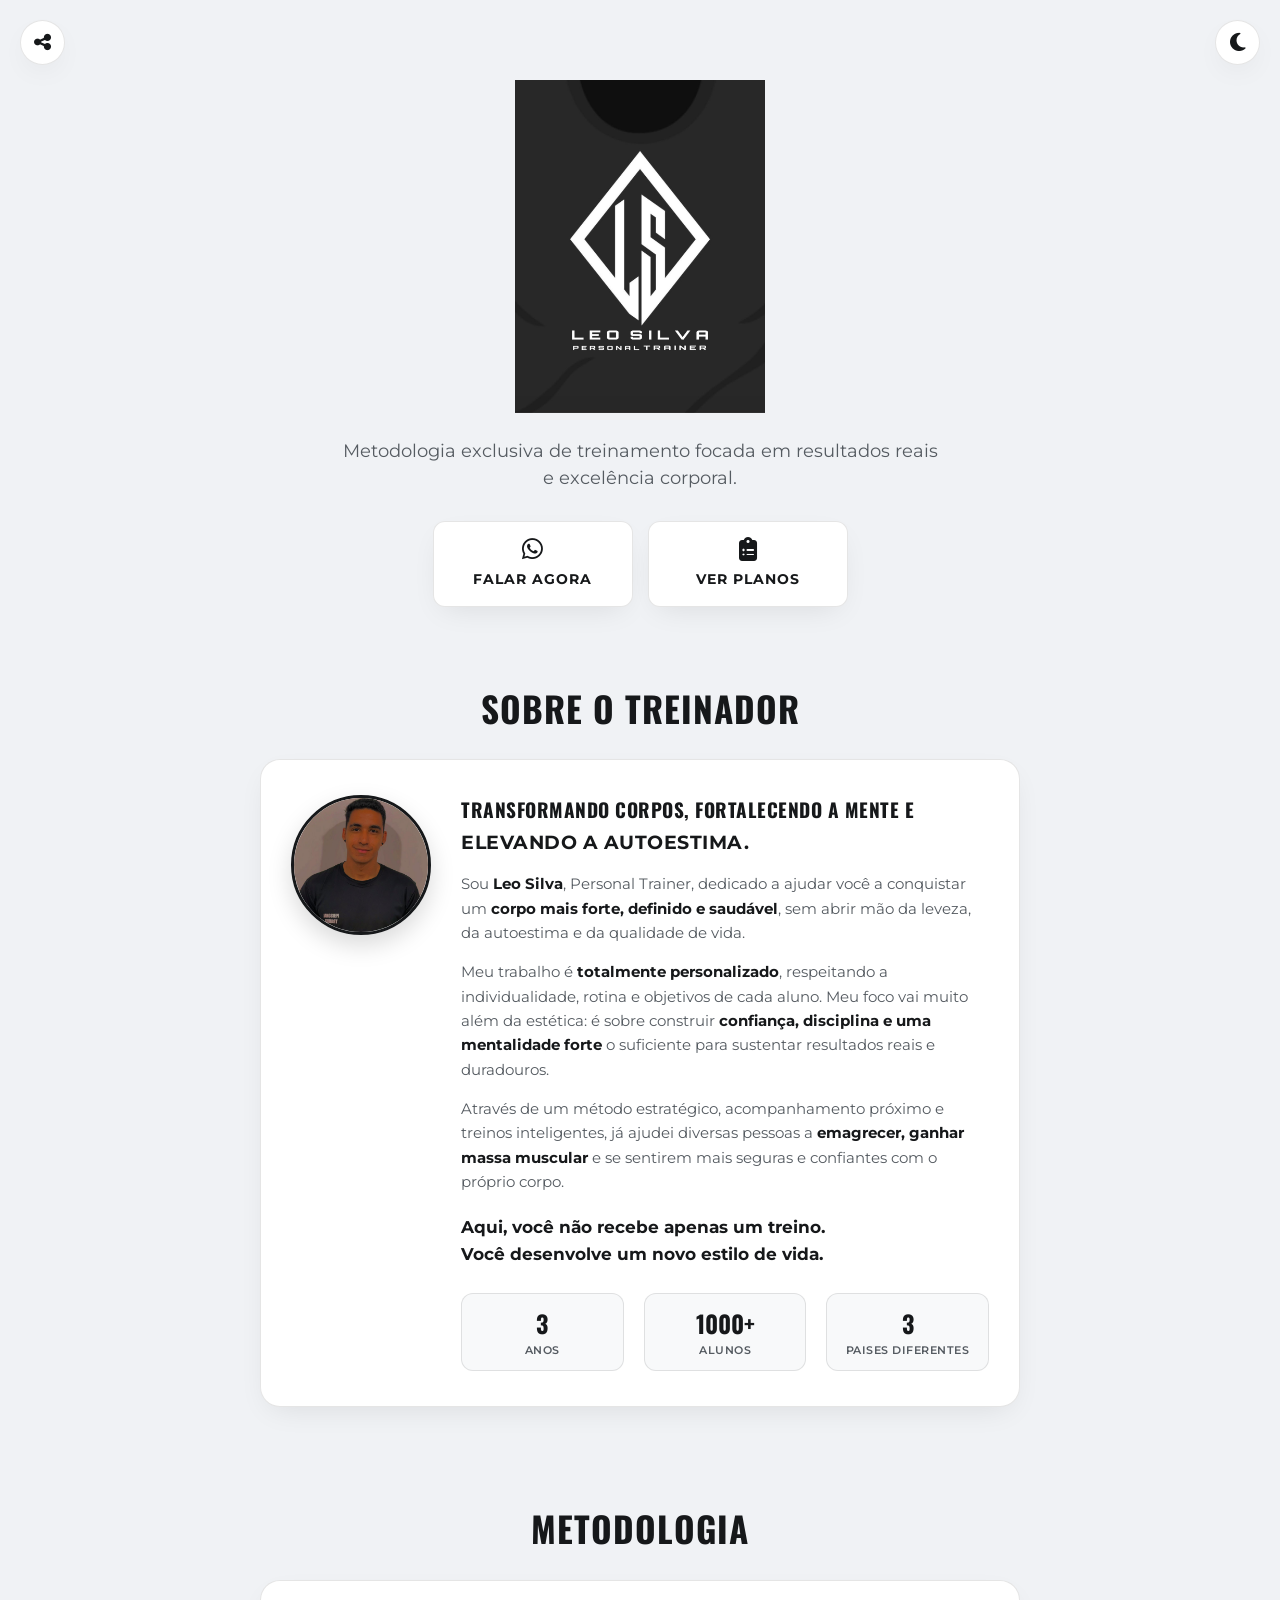
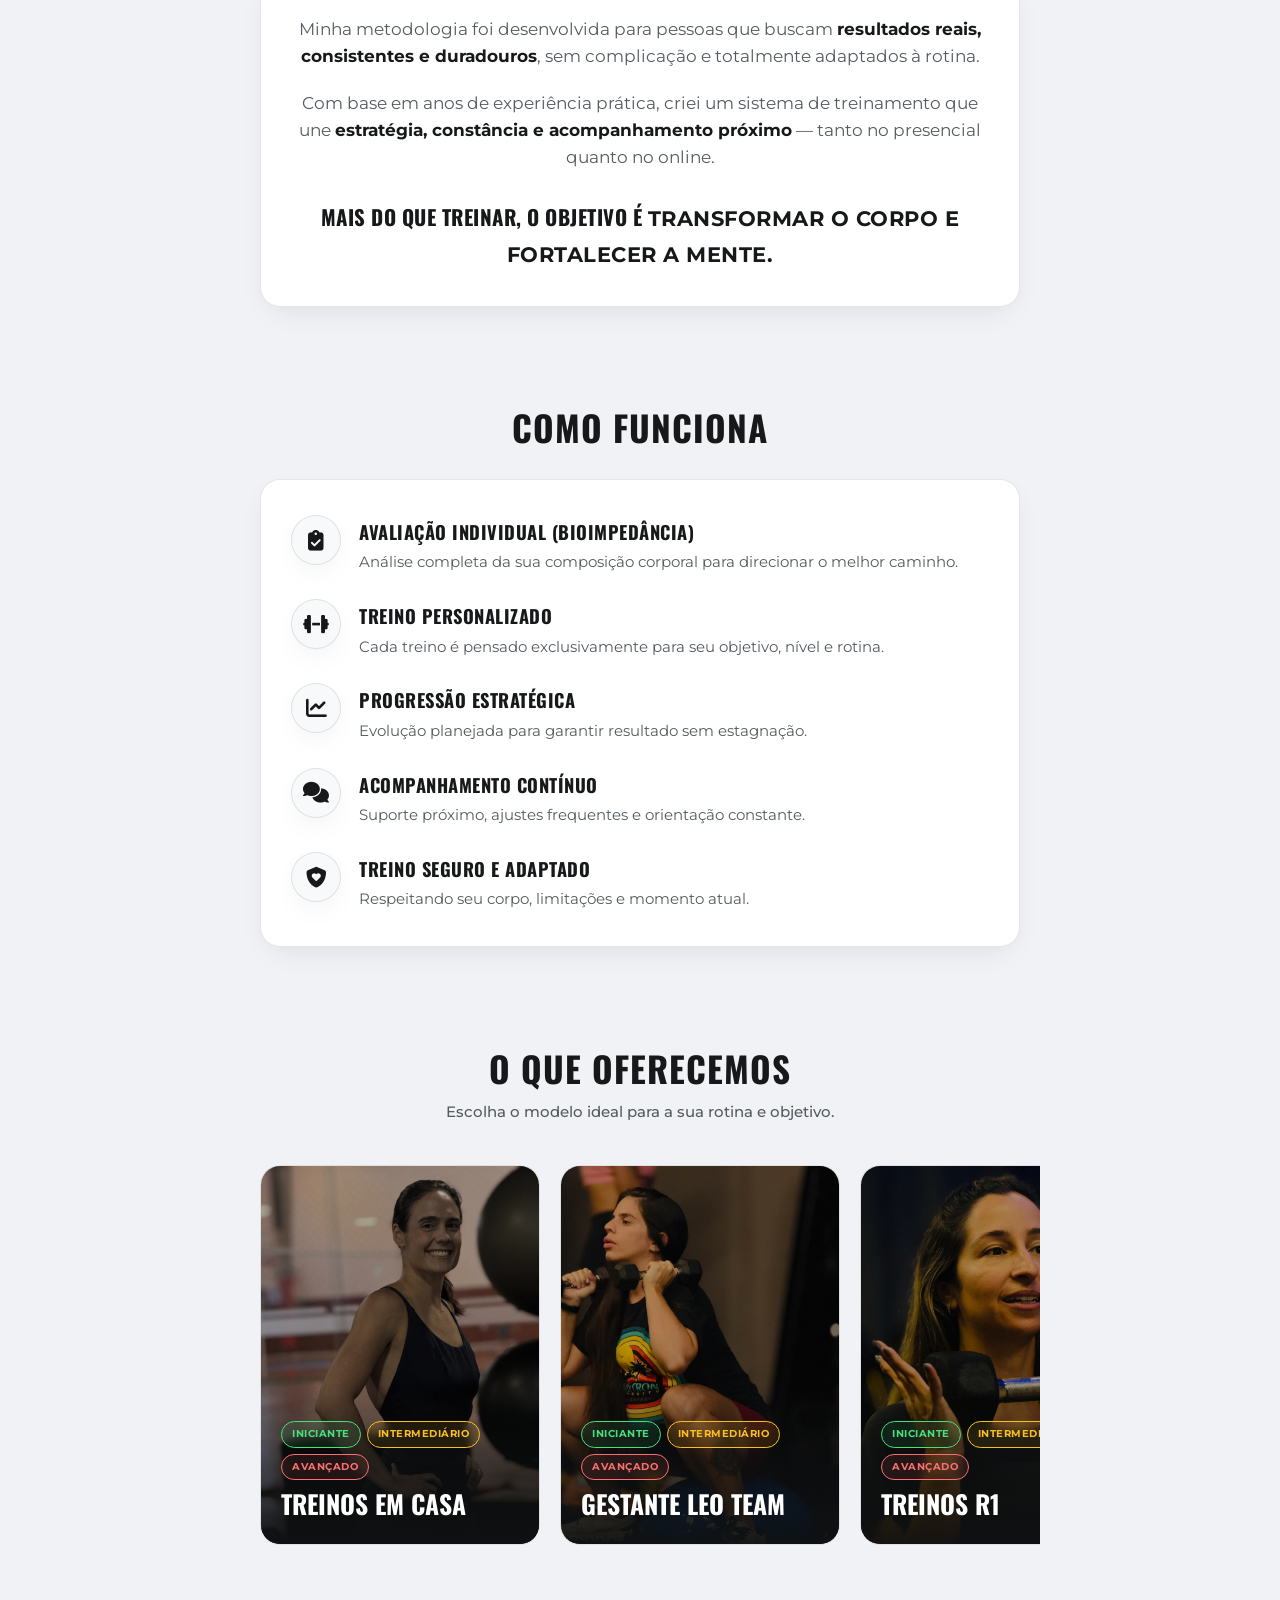
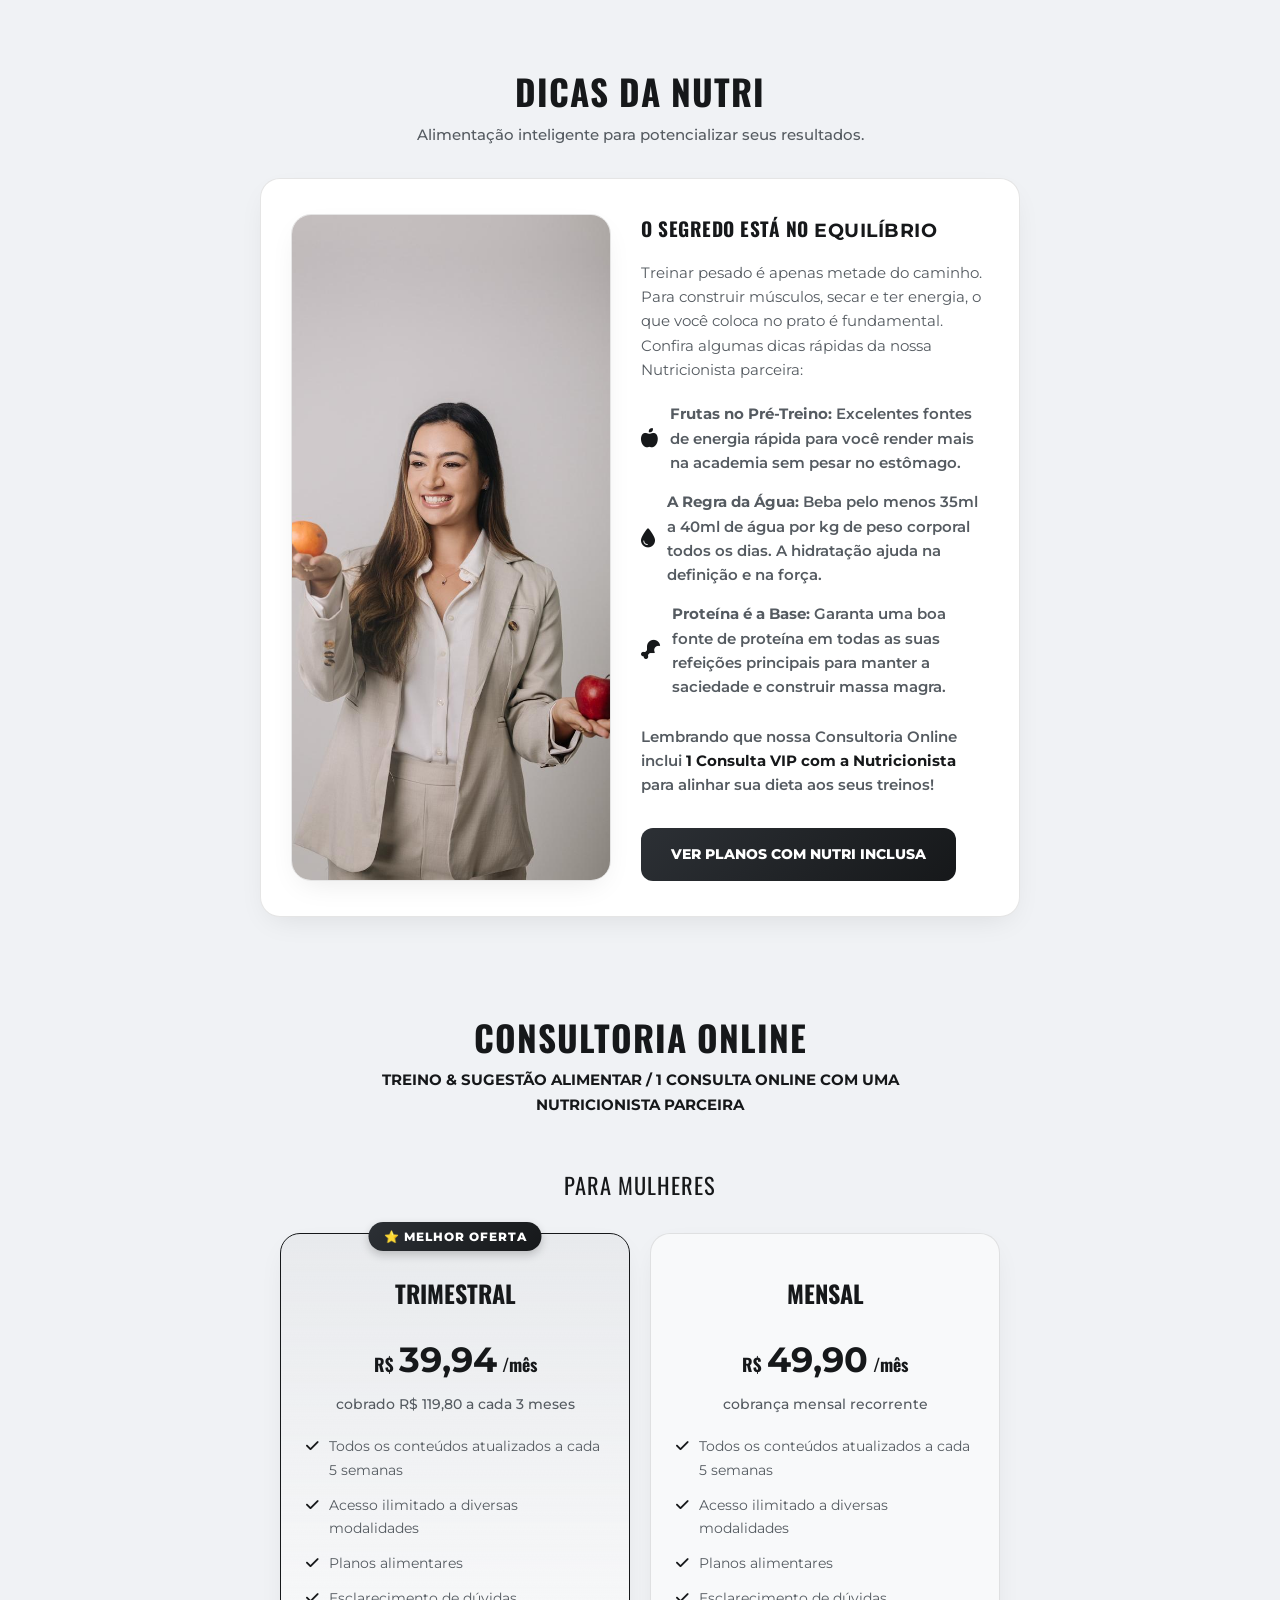
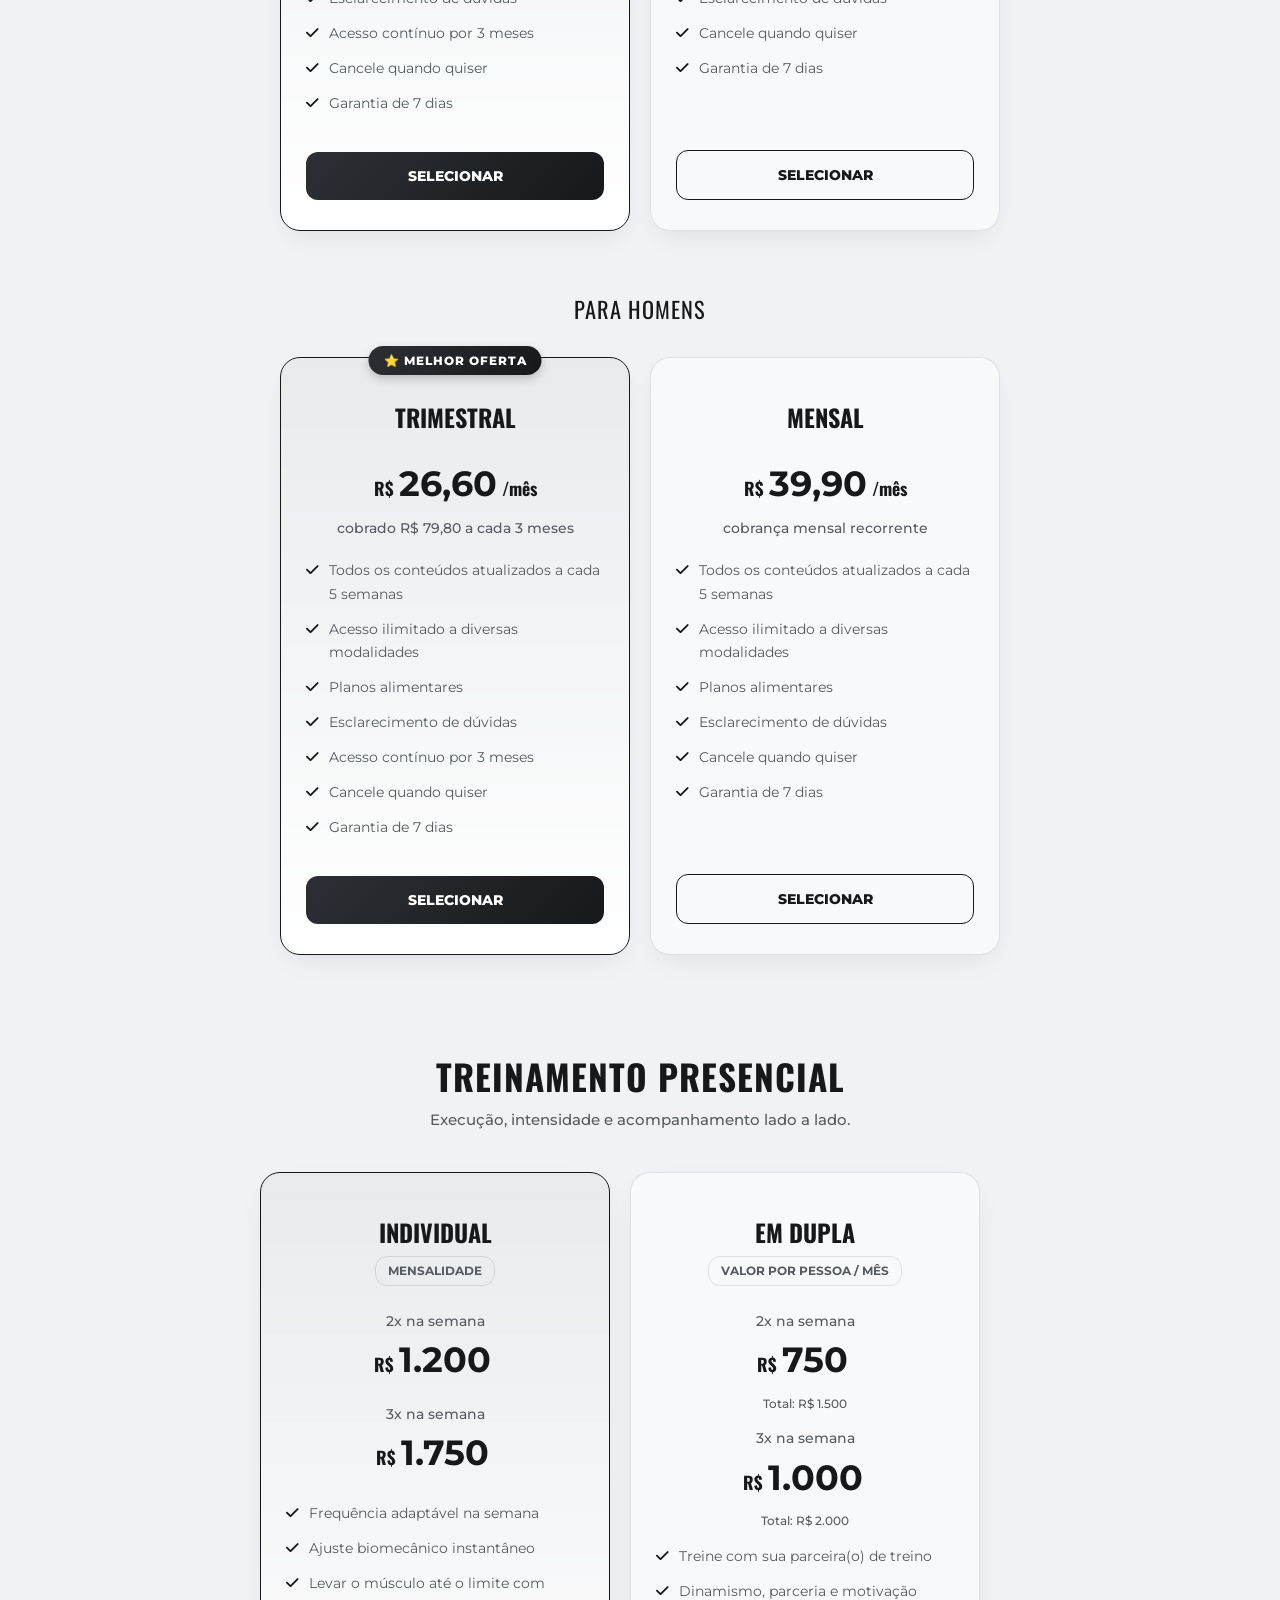
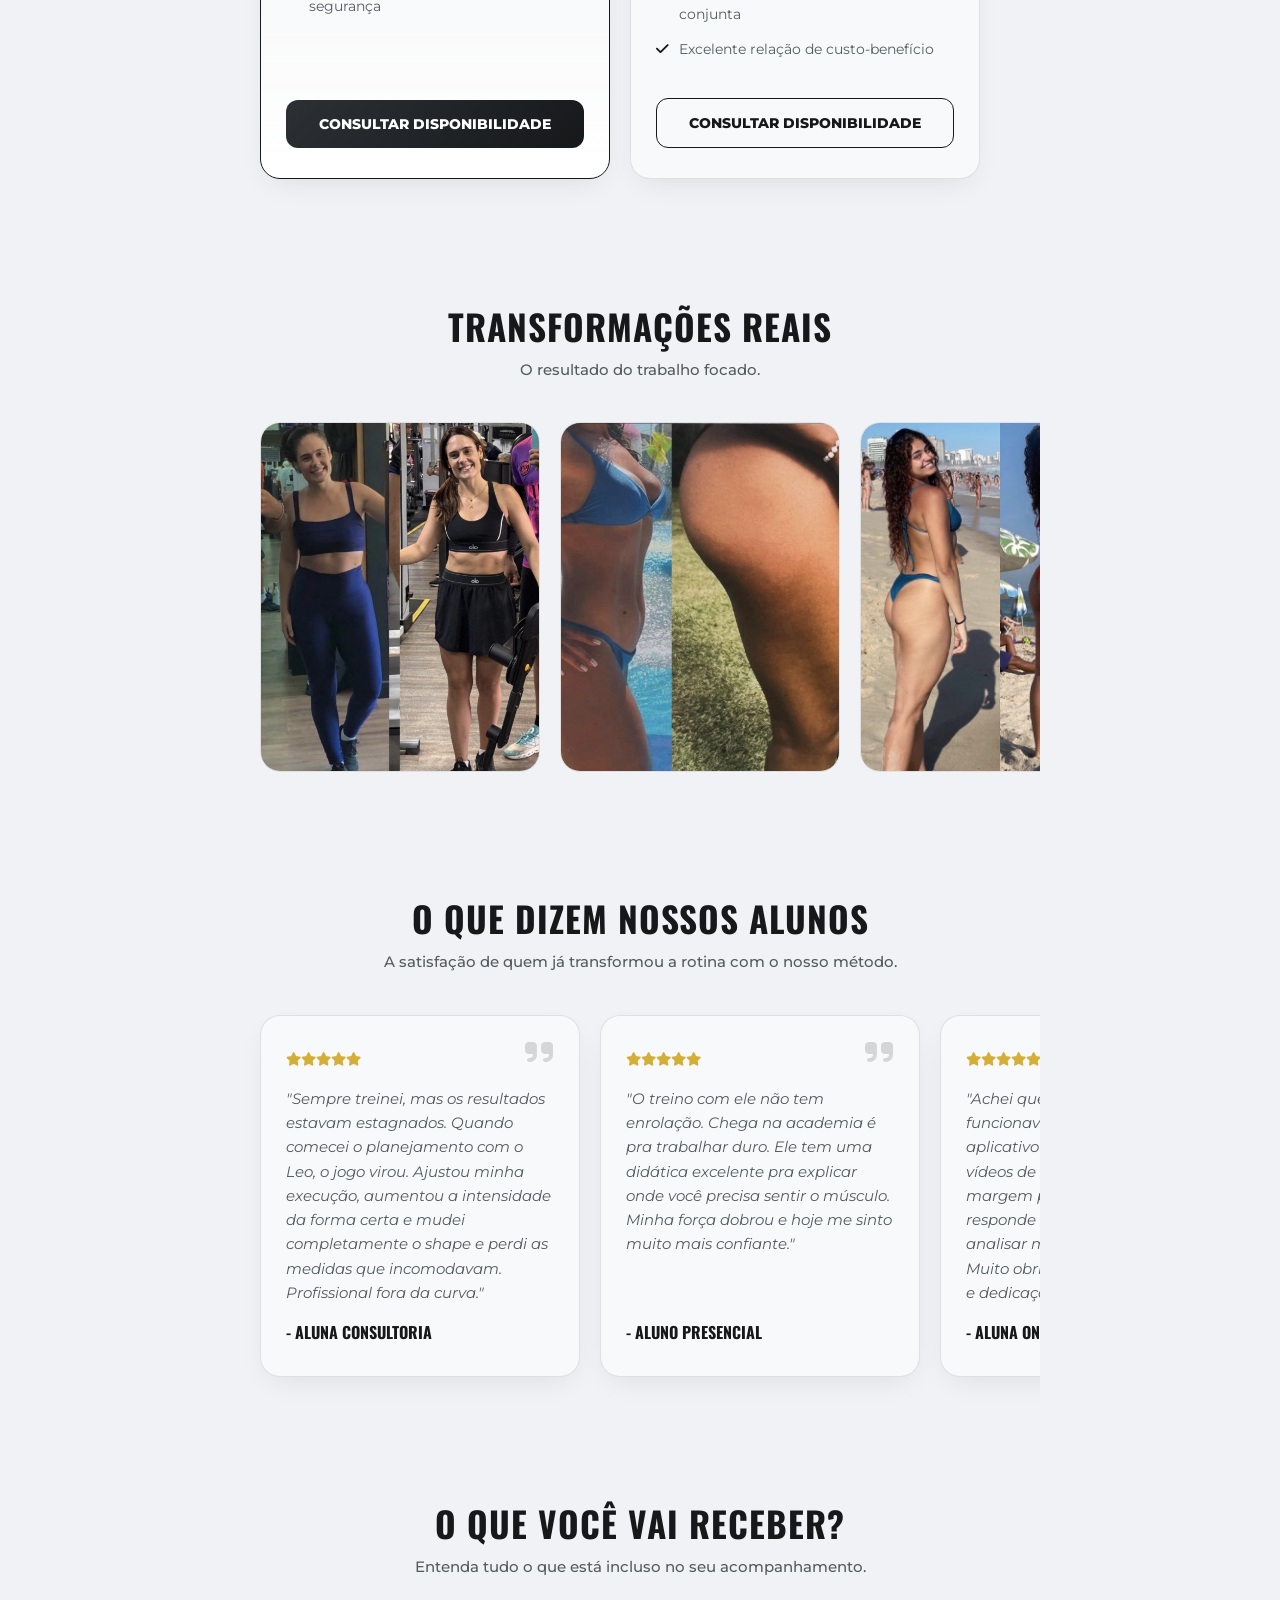
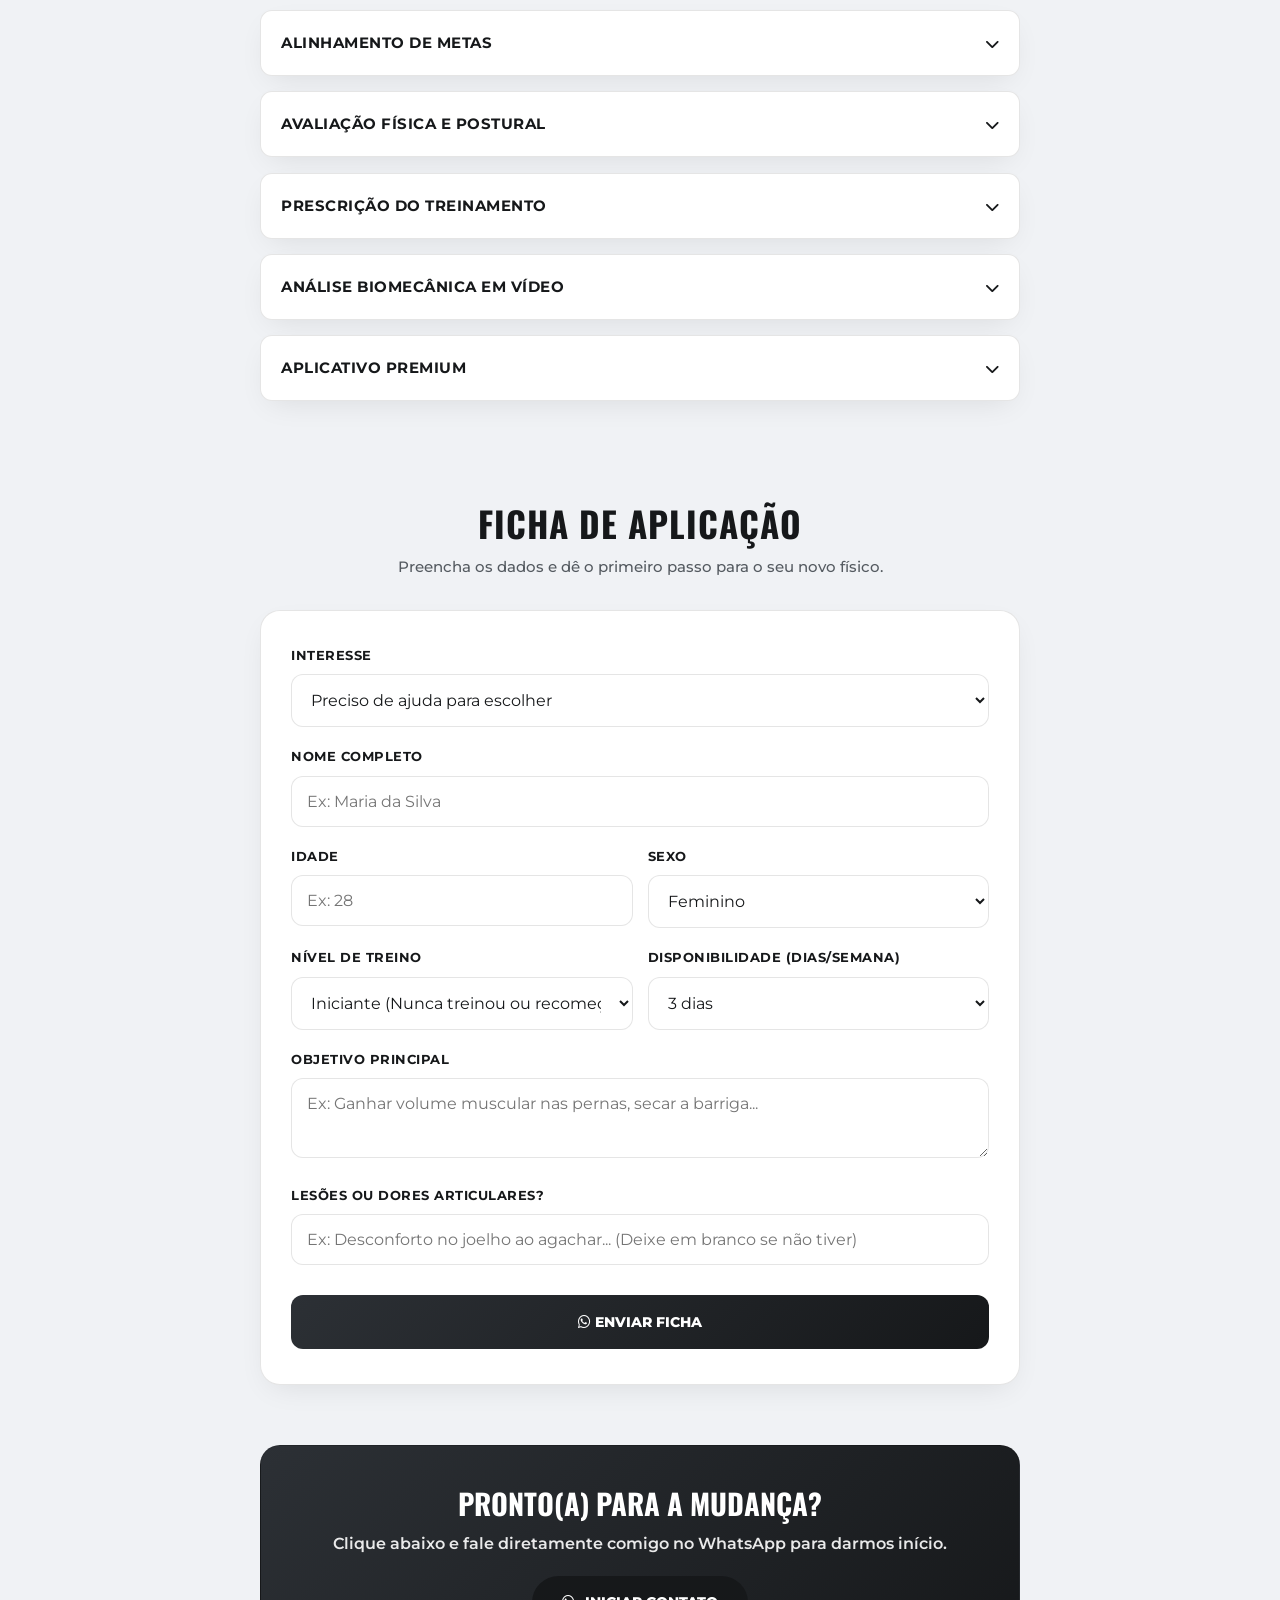
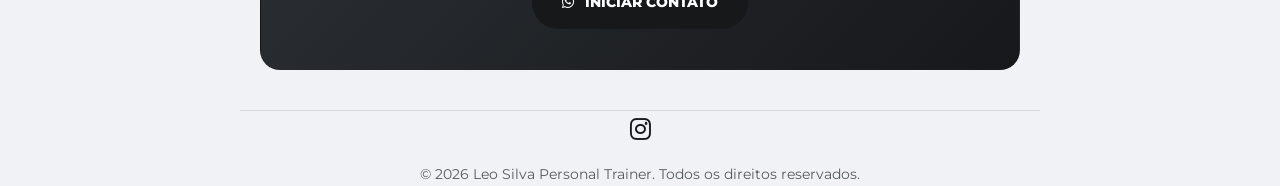
==== commit d36d4b2e: "Add files via upload" ====
--- a/index.html
+++ b/index.html
@@ -183,6 +183,10 @@
         .about-wrapper { display: flex; flex-direction: column; align-items: center; gap: 30px; text-align: center; }
         @media(min-width: 600px) { .about-wrapper { flex-direction: row; text-align: left; align-items: stretch; } }
         .about-profile-pic { width: 140px; height: 140px; border-radius: 50%; object-fit: cover; border: 3px solid var(--accent-color); box-shadow: 0 10px 25px var(--accent-glow); flex-shrink: 0; margin: 0 auto;}
+        
+        /* Nova classe para a foto da Nutri (retangular) */
+        .nutri-img { width: 100%; max-width: 320px; border-radius: var(--border-radius); object-fit: cover; border: 1px solid var(--border-glass); box-shadow: var(--shadow-soft); flex-shrink: 0; margin: 0 auto; }
+        
         .about-content { flex: 1; }
         .about-title { font-size: 1.2rem; font-weight: 700; color: var(--text-main-color); margin-bottom: 15px; font-family: var(--title-font); text-transform: uppercase; letter-spacing: 0.5px;}
         .about-text { font-size: 0.95rem; color: var(--text-secondary-color); margin-bottom: 15px; }
@@ -203,7 +207,7 @@
         .step-desc { font-size: 0.95rem; color: var(--text-secondary-color); line-height: 1.5; }
 
         /* --- LISTA DE BENEFÍCIOS --- */
-        .benefits-list li { display: flex; align-items: center; gap: 12px; margin-bottom: 15px; font-size: 0.95rem; font-weight: 600; color: var(--text-main-color); }
+        .benefits-list li { display: flex; align-items: center; gap: 12px; margin-bottom: 15px; font-size: 0.95rem; font-weight: 600; color: var(--text-secondary-color); }
         .benefits-list i { color: var(--text-main-color); font-size: 1.2rem; }
         .benefits-list i.fa-times { color: #555; }
 
@@ -245,6 +249,30 @@
             background: linear-gradient(to top, rgba(15, 17, 18, 0.95) 0%, rgba(15, 17, 18, 0.6) 50%, rgba(15, 17, 18, 0) 100%);
             display: flex; flex-direction: column; z-index: 2; text-align: left;
         }
+
+        /* --- BADGES NÍVEL DE TREINO --- */
+        .level-badges {
+            display: flex;
+            gap: 6px;
+            margin-bottom: 8px;
+            flex-wrap: wrap;
+        }
+        .level-badge {
+            background: rgba(255, 255, 255, 0.1);
+            border: 1px solid rgba(255, 255, 255, 0.2);
+            color: #ffffff;
+            padding: 4px 10px;
+            border-radius: 20px;
+            font-size: 0.65rem;
+            font-weight: 700;
+            text-transform: uppercase;
+            letter-spacing: 0.5px;
+            backdrop-filter: blur(4px);
+        }
+        .level-badge.iniciante { border-color: #4ade80; color: #4ade80; background: rgba(74, 222, 128, 0.1); }
+        .level-badge.intermediario { border-color: #fbbf24; color: #fbbf24; background: rgba(251, 191, 36, 0.1); }
+        .level-badge.avancado { border-color: #f87171; color: #f87171; background: rgba(248, 113, 113, 0.1); }
+
         .service-img-title { font-size: 1.6rem; font-weight: 700; color: #ffffff; font-family: var(--title-font); text-transform: uppercase; line-height: 1.2; }
 
         /* --- PLANOS CARDS --- */
@@ -514,49 +542,120 @@
             <div class="carousel-wrapper">
                 <div class="carousel-track">
                     <article class="service-img-card fade-up" style="transition-delay: 0.1s;">
-                        <img src="./treino-das-musas.jpeg" alt="Treinos em Casa">
+                        <img src="./treino-em-casa.jpeg" alt="Treinos em Casa">
                         <div class="service-img-content">
+                            <div class="level-badges">
+                                <span class="level-badge iniciante">Iniciante</span>
+                                <span class="level-badge intermediario">Intermediário</span>
+                                <span class="level-badge avancado">Avançado</span>
+                            </div>
                             <h3 class="service-img-title">TREINOS EM CASA</h3>
                         </div>
                     </article>
 
                     <article class="service-img-card fade-up" style="transition-delay: 0.2s;">
-                        <img src="./treino-em-casa.jpeg" alt="Gestante Leo Team">
+                        <img src="./treino-gestante.jpeg" alt="Gestante Leo Team">
                         <div class="service-img-content">
+                            <div class="level-badges">
+                                <span class="level-badge iniciante">Iniciante</span>
+                                <span class="level-badge intermediario">Intermediário</span>
+                                <span class="level-badge avancado">Avançado</span>
+                            </div>
                             <h3 class="service-img-title">GESTANTE LEO TEAM</h3>
                         </div>
                     </article>
 
                     <article class="service-img-card fade-up" style="transition-delay: 0.3s;">
-                        <img src="./treino-gestante.jpeg" alt="Treinos R1">
+                        <img src="./treinor1.jpeg" alt="Treinos R1">
                         <div class="service-img-content">
+                            <div class="level-badges">
+                                <span class="level-badge iniciante">Iniciante</span>
+                                <span class="level-badge intermediario">Intermediário</span>
+                                <span class="level-badge avancado">Avançado</span>
+                            </div>
                             <h3 class="service-img-title">TREINOS R1</h3>
                         </div>
                     </article>
 
                     <article class="service-img-card fade-up" style="transition-delay: 0.4s;">
-                        <img src="./treino-na-academia.jpeg" alt="Treinos das Musas">
+                        <img src="./treino-das-musas.jpeg" alt="Treinos das Musas">
                         <div class="service-img-content">
+                            <div class="level-badges">
+                                <span class="level-badge iniciante">Iniciante</span>
+                                <span class="level-badge intermediario">Intermediário</span>
+                                <span class="level-badge avancado">Avançado</span>
+                            </div>
                             <h3 class="service-img-title">TREINOS DAS MUSAS</h3>
                         </div>
                     </article>
                     
-
                     <article class="service-img-card fade-up" style="transition-delay: 0.6s;">
-                        <img src="./treinor1.jpeg" alt="Planos Alimentares">
+                        <img src="" alt="Planos Alimentares">
                         <div class="service-img-content">
+                            <div class="level-badges">
+                                <span class="level-badge iniciante">Iniciante</span>
+                                <span class="level-badge intermediario">Intermediário</span>
+                                <span class="level-badge avancado">Avançado</span>
+                            </div>
                             <h3 class="service-img-title">PLANOS ALIMENTARES</h3>
                         </div>
                     </article>
                     
                     <article class="service-img-card fade-up" style="transition-delay: 0.7s;">
-                        <img src="WhatsApp%20Image%202026-04-18%20at%2020.58.46.jpeg" alt="Modalidades Cardio">
+                        <img src="" alt="Modalidades Cardio">
                         <div class="service-img-content">
+                            <div class="level-badges">
+                                <span class="level-badge iniciante">Iniciante</span>
+                                <span class="level-badge intermediario">Intermediário</span>
+                                <span class="level-badge avancado">Avançado</span>
+                            </div>
                             <h3 class="service-img-title">MODALIDADES CARDIO</h3>
                         </div>
                     </article>
-                </div>
-            </div>
+
+                    <article class="service-img-card fade-up" style="transition-delay: 0.7s;">
+                        <img src="./treino-na-academia.jpeg" alt="Modalidades Cardio">
+                        <div class="service-img-content">
+                            <div class="level-badges">
+                                <span class="level-badge iniciante">Iniciante</span>
+                                <span class="level-badge intermediario">Intermediário</span>
+                                <span class="level-badge avancado">Avançado</span>
+                            </div>
+                            <h3 class="service-img-title">TREINO NA ACADEMIA</h3>
+                        </div>
+                    </article>
+                </div>
+            </div>
+        </section>
+
+        <section id="dicas-nutri">
+            <div class="section-header fade-up">
+                <h2>Dicas da Nutri</h2>
+                <span class="section-subtitle">Alimentação inteligente para potencializar seus resultados.</span>
+            </div>
+            
+            <article class="card about-wrapper fade-up" style="transition-delay: 0.1s;">
+                <img src="./nutri.jpeg" alt="Nutricionista parceira dando dicas de alimentação" class="nutri-img">
+                <div class="about-content">
+                    <h3 class="about-title">O segredo está no <span class="highlight">Equilíbrio</span></h3>
+                    
+                    <p class="about-text">
+                        Treinar pesado é apenas metade do caminho. Para construir músculos, secar e ter energia, o que você coloca no prato é fundamental. Confira algumas dicas rápidas da nossa Nutricionista parceira:
+                    </p>
+                    
+                    <ul class="benefits-list" style="margin-top: 20px; text-align: left;">
+                        <li><i class="fas fa-apple-alt"></i> <span><strong>Frutas no Pré-Treino:</strong> Excelentes fontes de energia rápida para você render mais na academia sem pesar no estômago.</span></li>
+                        <li><i class="fas fa-tint"></i> <span><strong>A Regra da Água:</strong> Beba pelo menos 35ml a 40ml de água por kg de peso corporal todos os dias. A hidratação ajuda na definição e na força.</span></li>
+                        <li><i class="fas fa-drumstick-bite"></i> <span><strong>Proteína é a Base:</strong> Garanta uma boa fonte de proteína em todas as suas refeições principais para manter a saciedade e construir massa magra.</span></li>
+                    </ul>
+
+                    <p class="about-text" style="font-size: 0.95rem; margin-top: 25px; font-weight: 600;">
+                        Lembrando que nossa Consultoria Online inclui <span class="highlight">1 Consulta VIP com a Nutricionista</span> para alinhar sua dieta aos seus treinos!
+                    </p>
+
+                    <a href="#planos-consultoria" class="btn-solid" style="display: inline-block; width: auto; padding: 15px 30px; margin-top: 15px; text-decoration: none;">Ver Planos com Nutri Inclusa</a>
+                </div>
+            </article>
         </section>
 
         <section id="planos-consultoria">
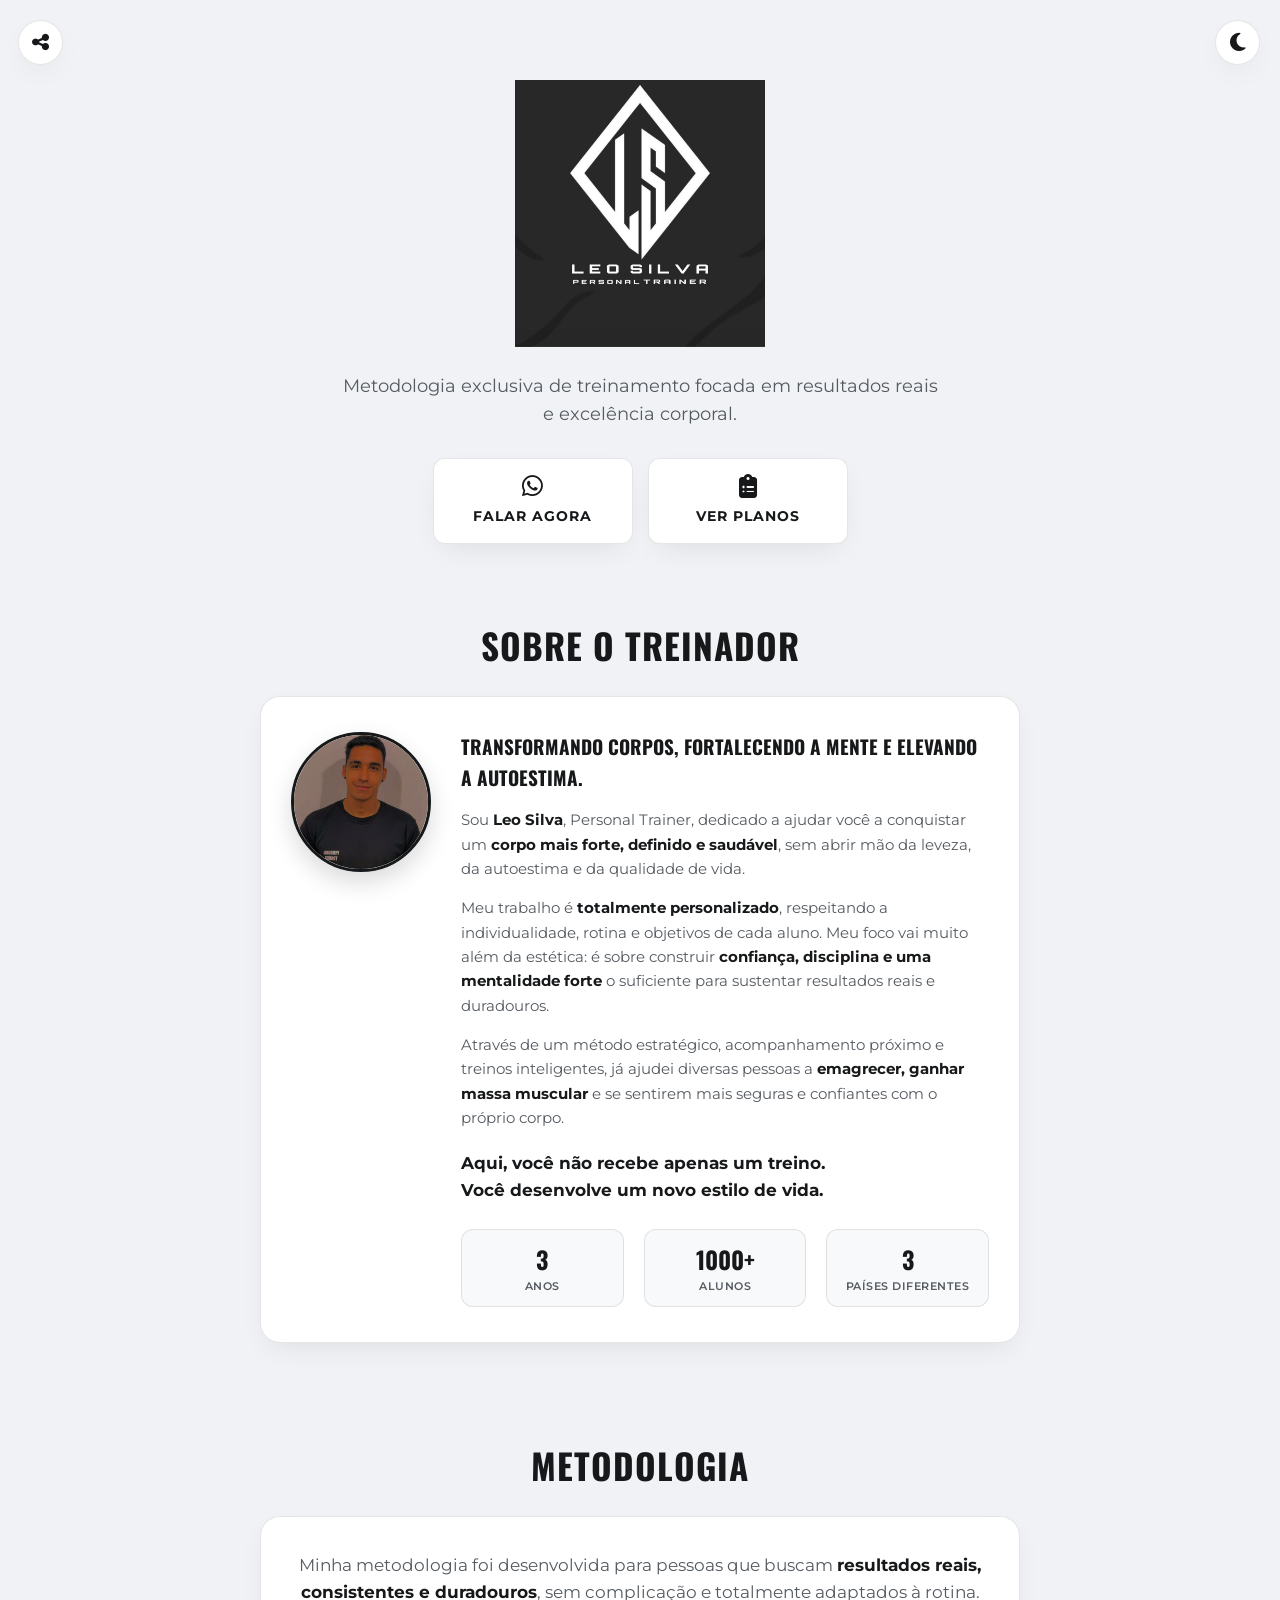
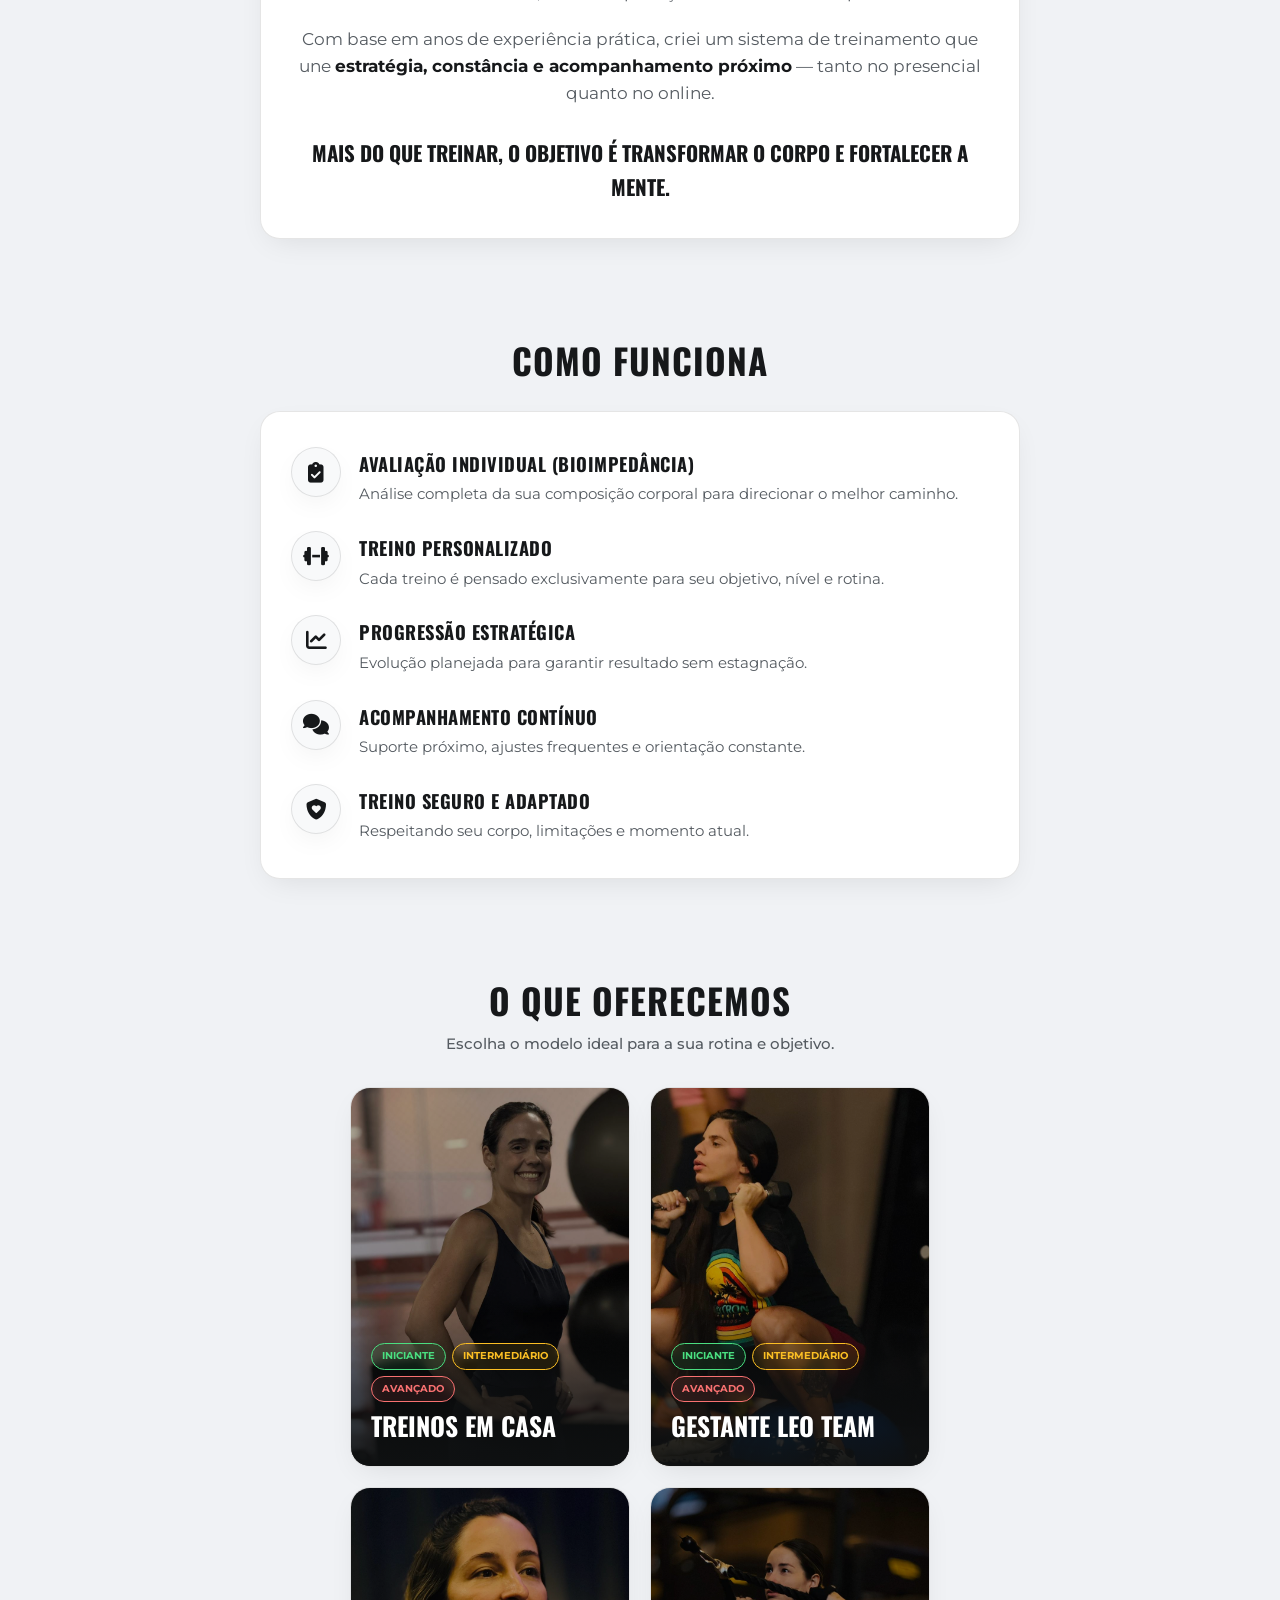
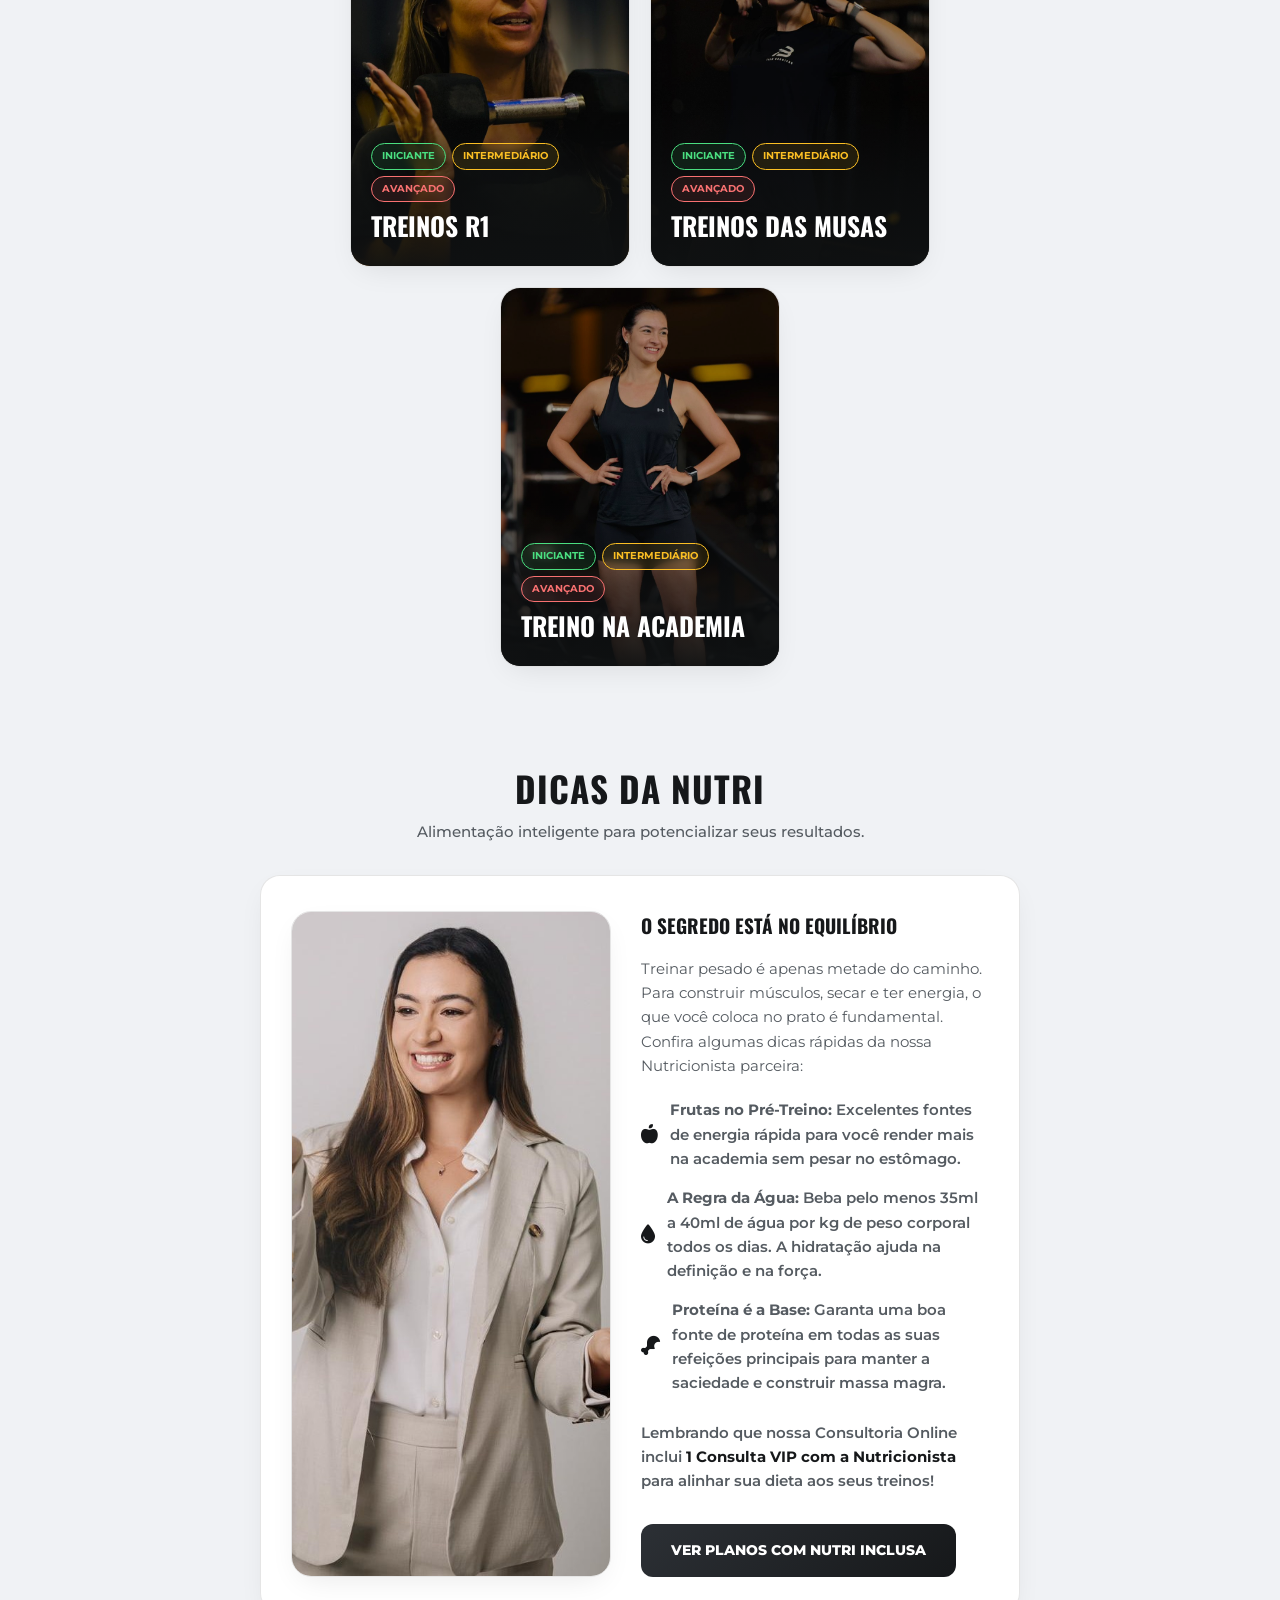
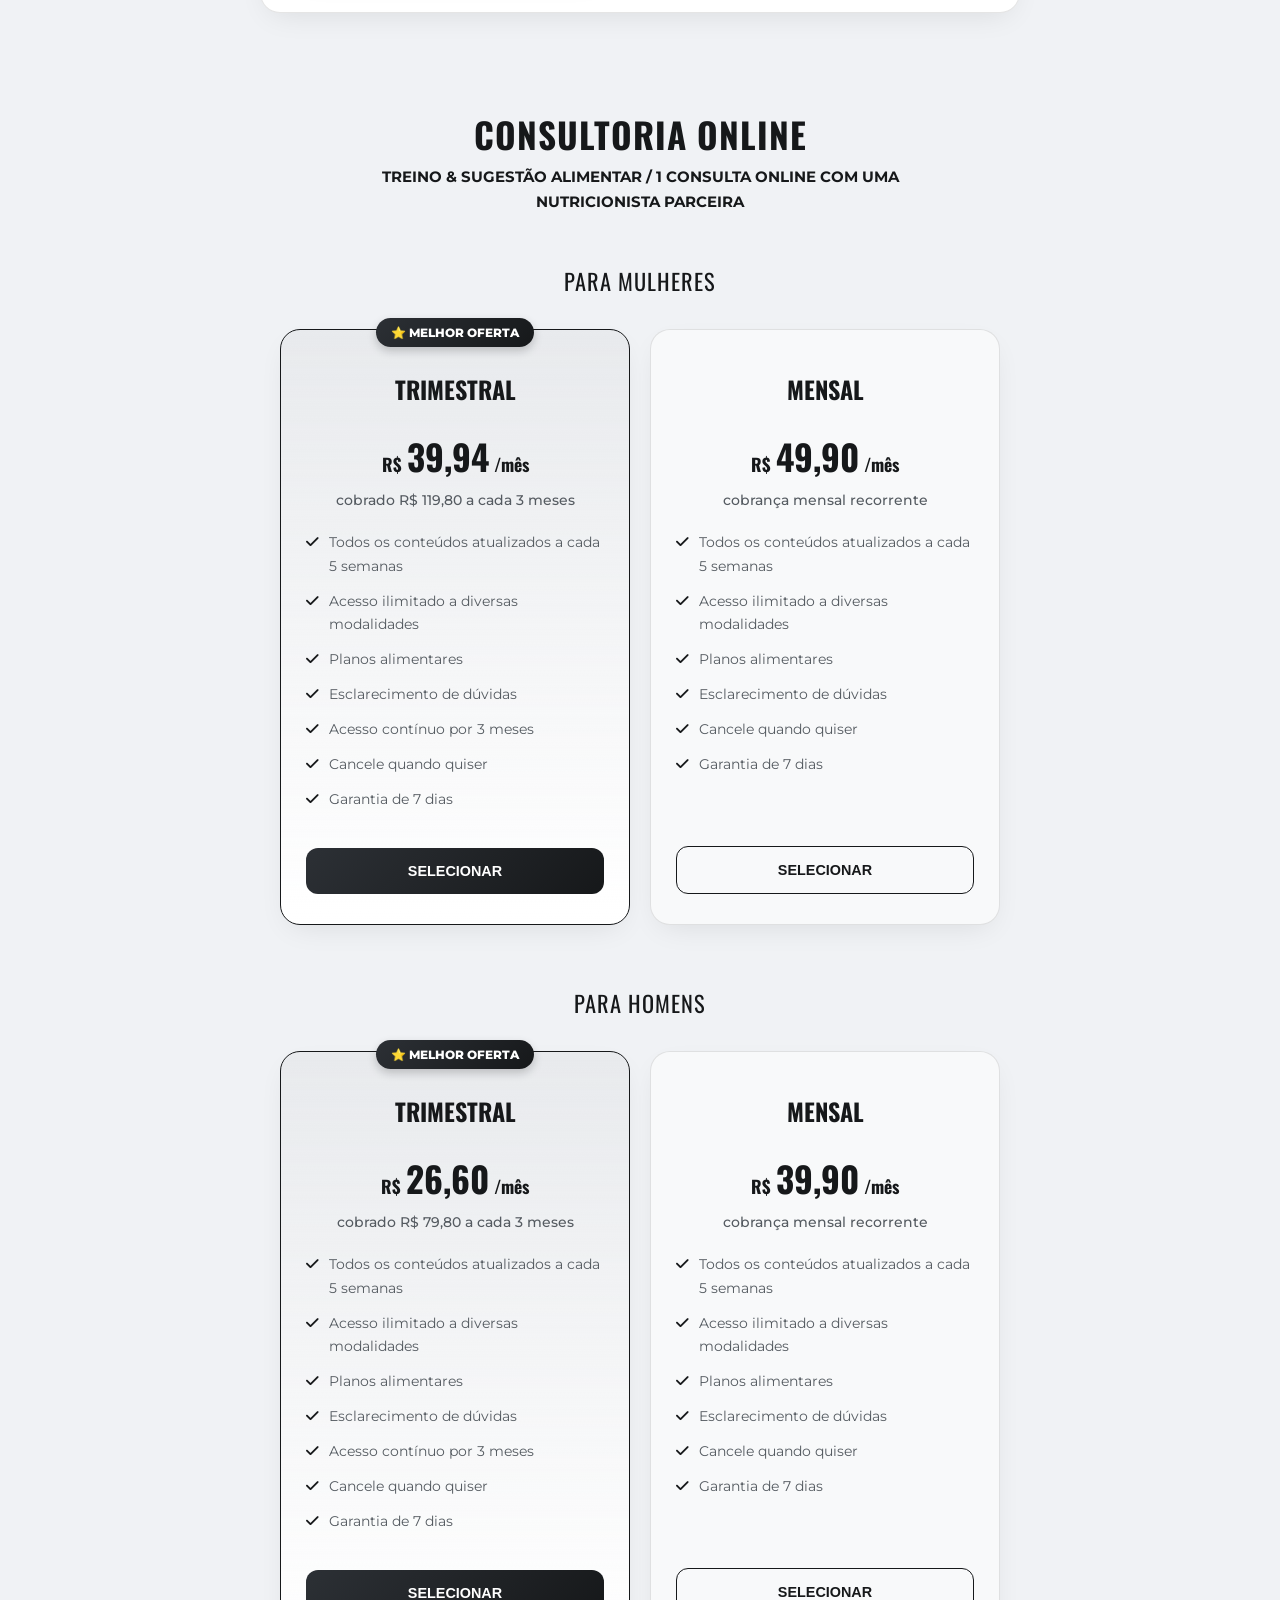
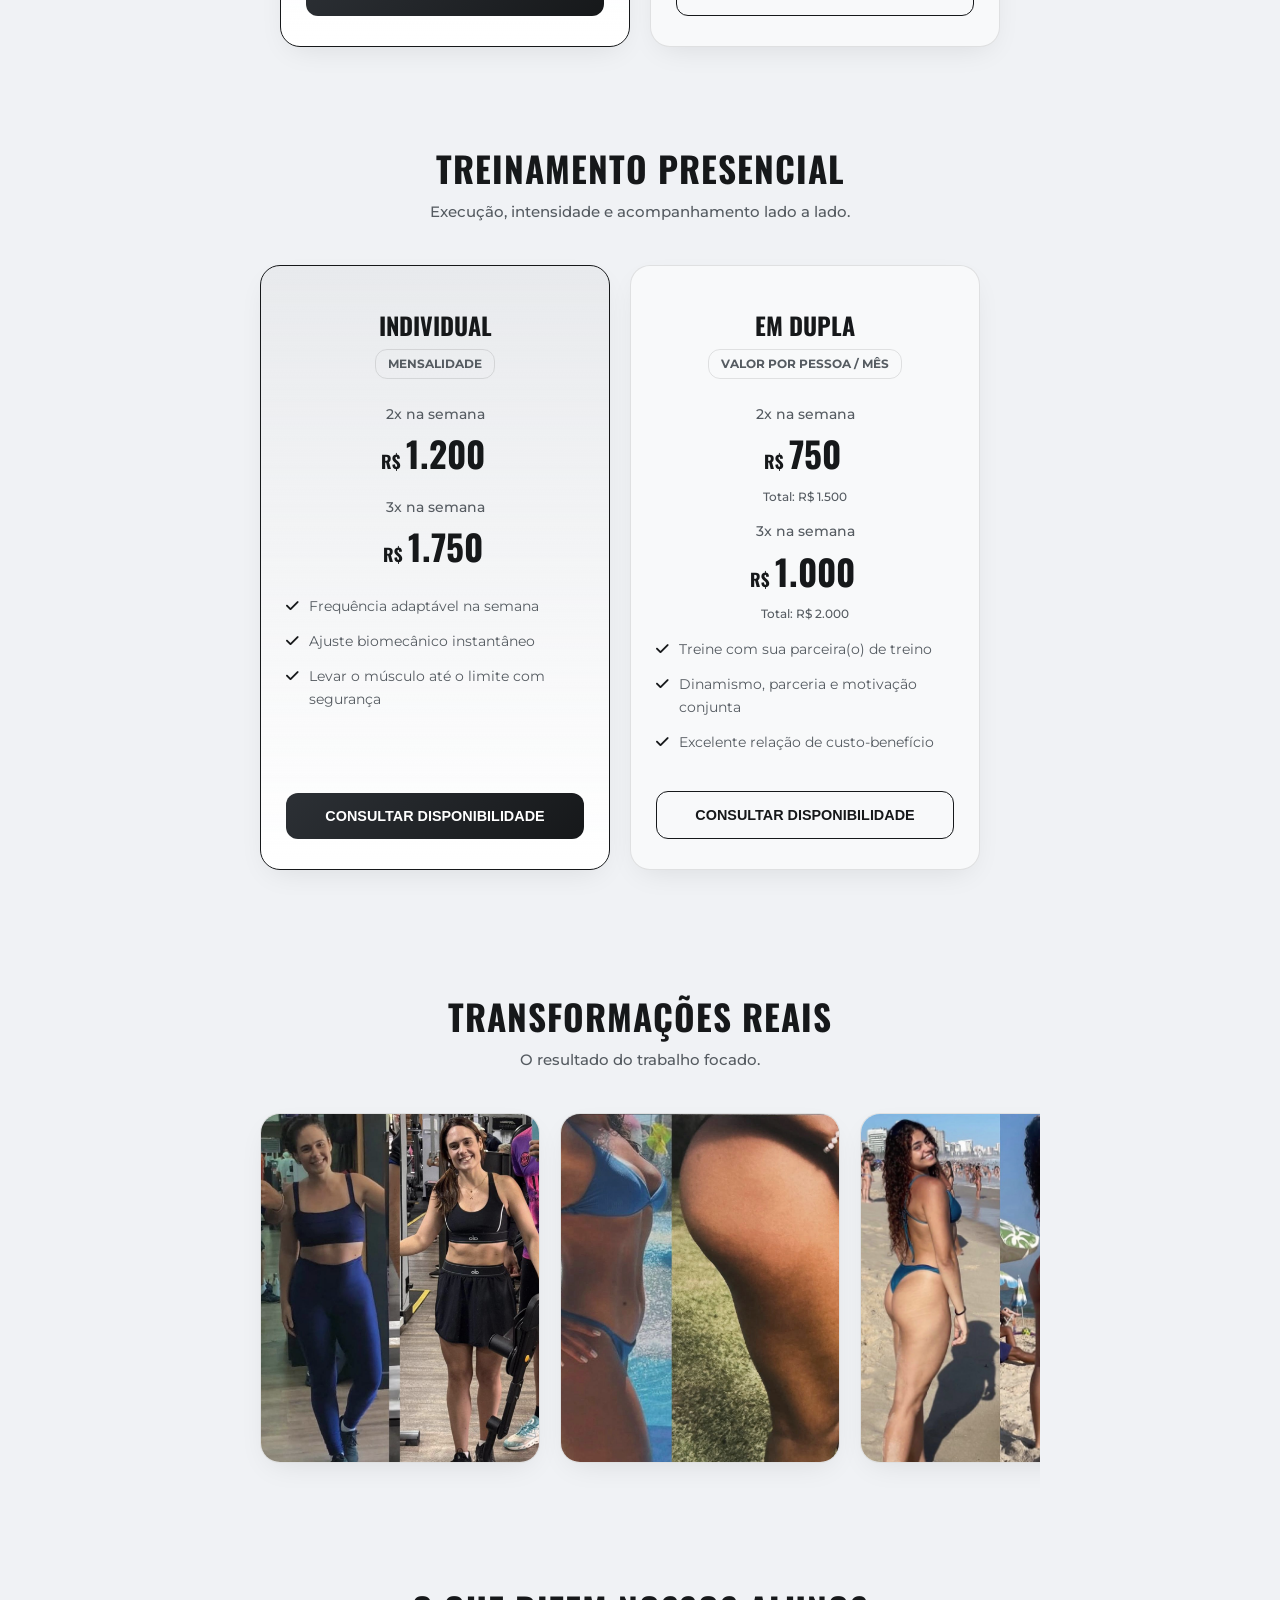
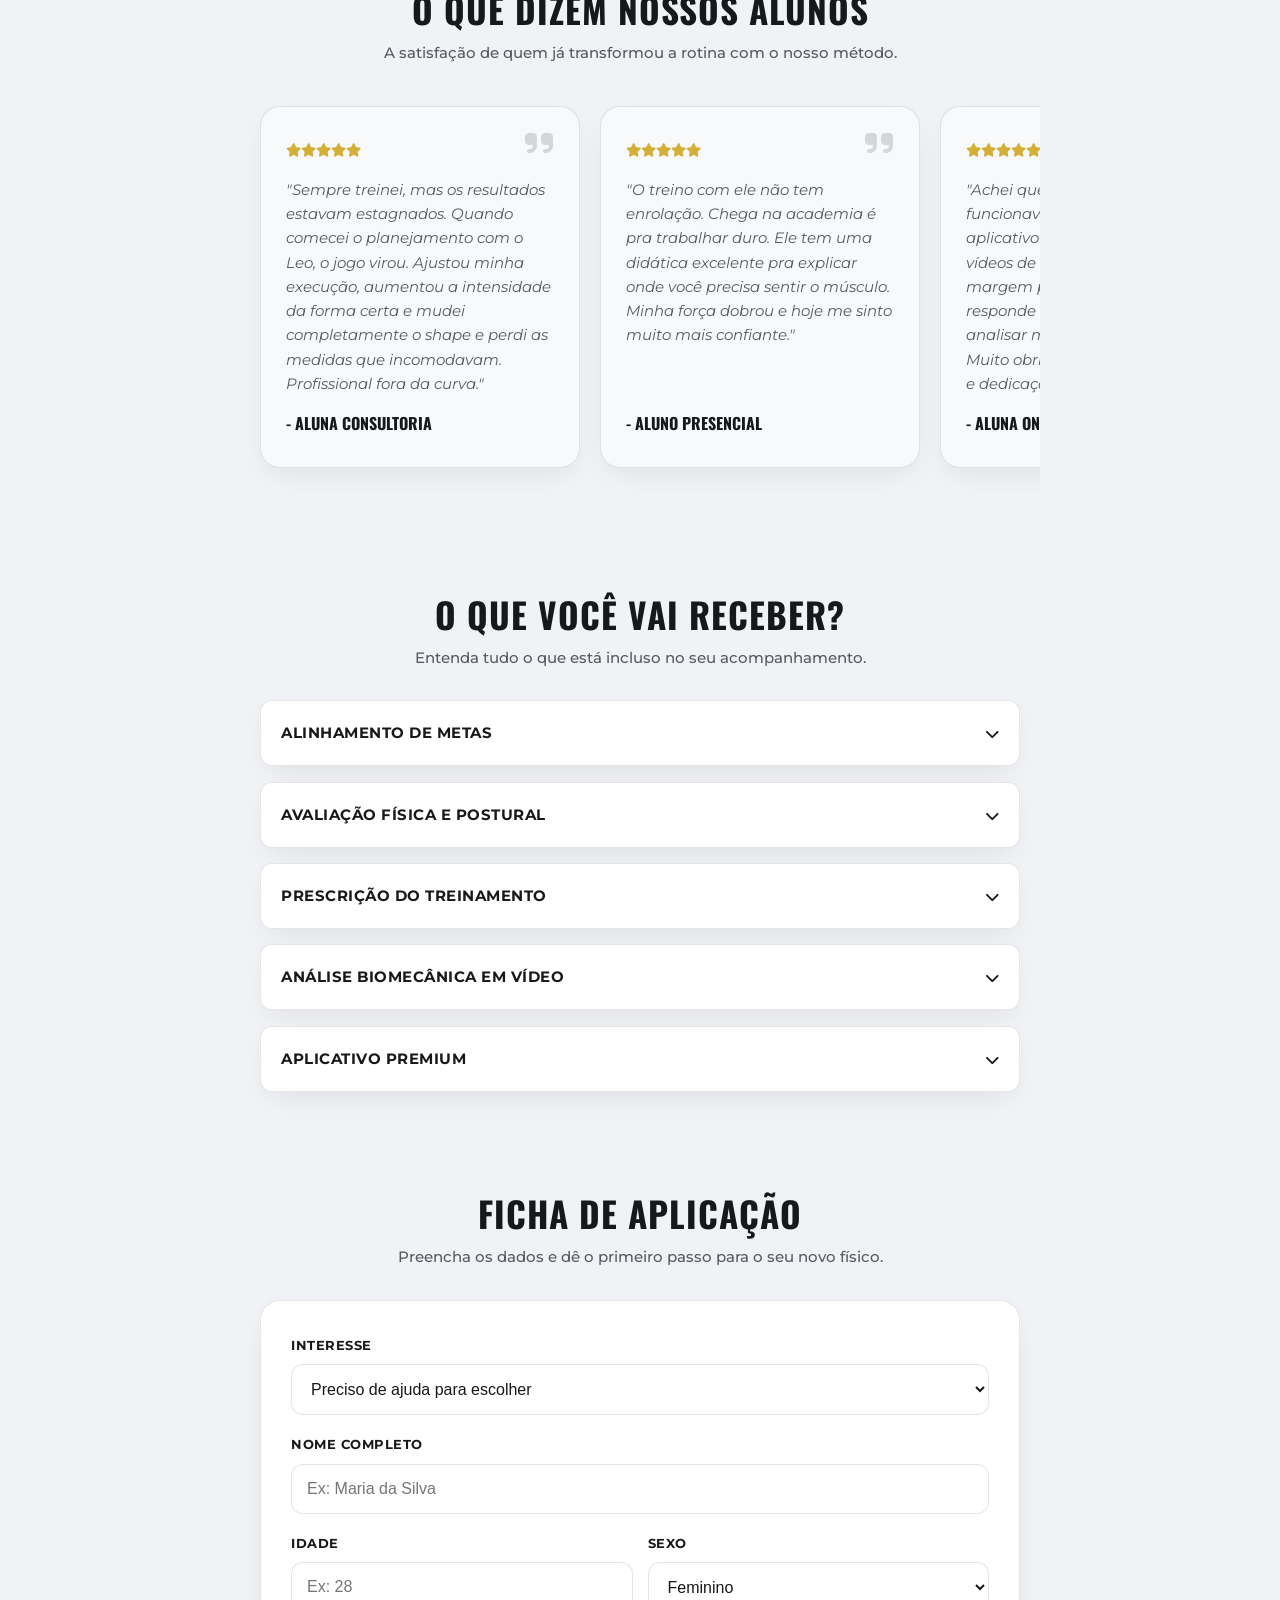
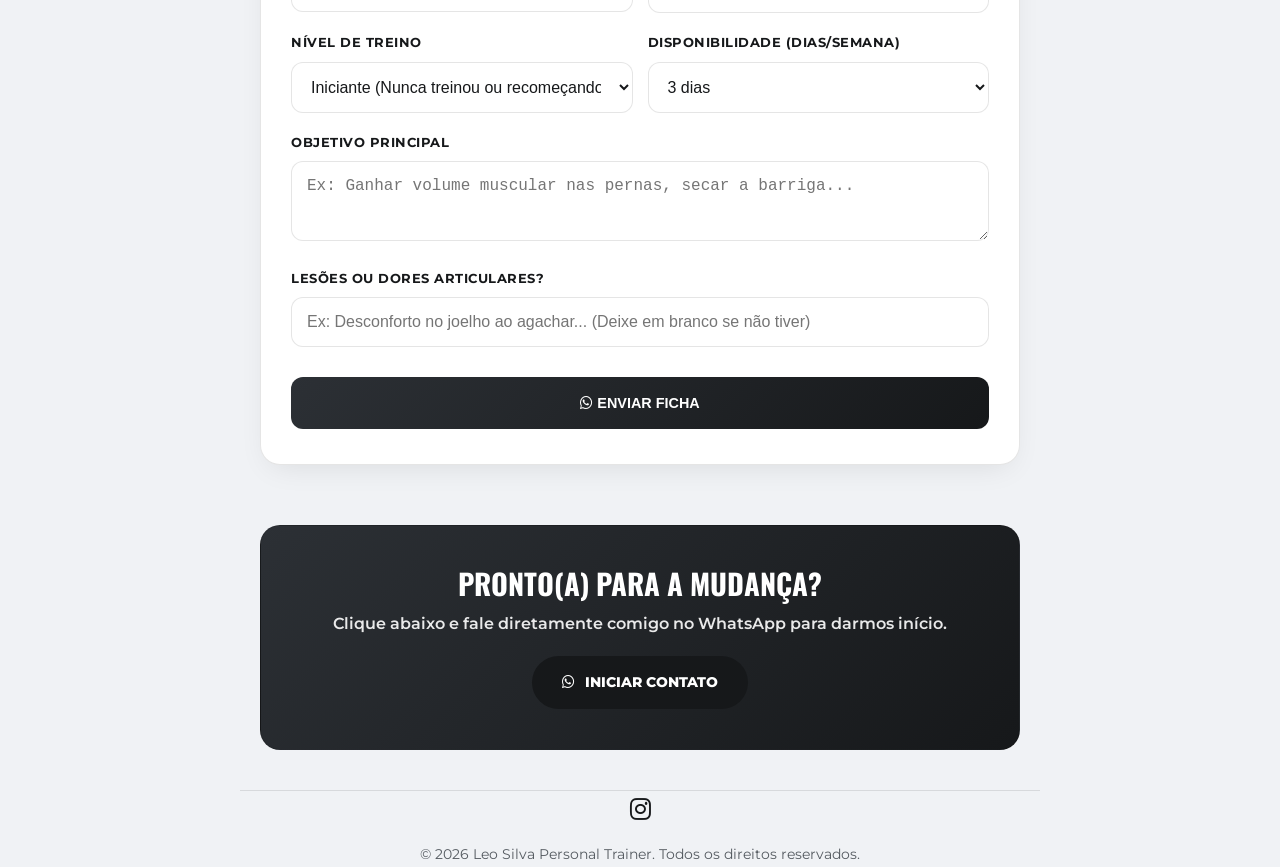
==== commit 05553057: "Add files via upload" ====
--- a/index.html
+++ b/index.html
@@ -1,1108 +1,649 @@
-<!DOCTYPE html>
-<html lang="pt-BR" prefix="og: http://ogp.me/ns#">
-<head>
-    <meta charset="UTF-8">
-    <meta name="viewport" content="width=device-width, initial-scale=1.0, maximum-scale=5.0">
-    
-    <title>Leo Silva | Personal Trainer Premium</title>
-    <meta name="description" content="Leo Silva Personal Trainer. Especialista em ajudar mulheres a conquistarem um corpo mais forte, definido e saudável.">
-    <meta name="keywords" content="leo silva personal trainer, treinador físico, personal trainer online, hipertrofia feminina, emagrecimento, treino para mulheres">
-    <meta name="author" content="Leo Silva">
-    <meta name="robots" content="index, follow">
-
-    <meta name="theme-color" content="#16181a" media="(prefers-color-scheme: dark)">
-    <meta name="theme-color" content="#f0f2f5" media="(prefers-color-scheme: light)">
-
-    <meta property="og:title" content="Leo Silva | Personal Trainer">
-    <meta property="og:description" content="Transformando corpos, fortalecendo a mente e elevando a autoestima.">
-    <meta property="og:image" content="./logo.jpeg">
-    <meta property="og:type" content="website">
-    <meta property="og:locale" content="pt_BR">
-
-    <script type="application/ld+json">
-    {
-      "@context": "https://schema.org",
-      "@type": "HealthAndBeautyBusiness",
-      "name": "Leo Silva Personal Trainer",
-      "image": "logo.jpeg",
-      "description": "Consultoria online e presencial de treinamento físico feminino com foco em resultados reais e duradouros.",
-      "telephone": "+554891049153",
-      "priceRange": "$$$",
-      "address": {
-        "@type": "PostalAddress",
-        "addressCountry": "BR"
-      }
-    }
-    </script>
-
-    <link rel="stylesheet" href="https://cdnjs.cloudflare.com/ajax/libs/font-awesome/6.4.0/css/all.min.css">
-    <link rel="preconnect" href="https://fonts.googleapis.com">
-    <link rel="preconnect" href="https://fonts.gstatic.com" crossorigin>
-    <link href="https://fonts.googleapis.com/css2?family=Montserrat:wght@300;400;500;600;700;800&family=Oswald:wght@500;600;700&display=swap" rel="stylesheet">
-
-    <style>
-        /* --- VARIÁVEIS CSS (TEMA PADRÃO: ESCURO/GRAFITE) --- */
-        :root {
-            --bg-color: #16181a; 
-            --section-bg-color: #1e2124; 
-            --card-bg-color: #23272a;
-            --text-main-color: #ffffff; 
-            --text-secondary-color: #a0a5aa; 
-            --accent-color: #ffffff; 
-            --accent-glow: rgba(255, 255, 255, 0.1);
-            --btn-text-solid: #16181a; 
-            --border-glass: rgba(255, 255, 255, 0.1);
-            --shadow-soft: 0 10px 30px -10px rgba(0, 0, 0, 0.7);
-            --input-bg: rgba(22, 24, 26, 0.9);
-            --gradient-featured: linear-gradient(180deg, rgba(255, 255, 255, 0.05) 0%, #23272a 100%);
-            --action-gradient: linear-gradient(135deg, #ffffff 0%, #cccccc 100%); 
-            
-            --title-font: 'Oswald', sans-serif;
-            --font-body: 'Montserrat', sans-serif;
-            
-            --max-width: 800px;
-            --section-padding: 60px 20px;
-            --border-radius: 20px; 
-        }
-
-        /* --- TEMA CLARO (ALTO CONTRASTE) --- */
-        body.light-theme {
-            --bg-color: #f0f2f5; 
-            --section-bg-color: #ffffff; 
-            --card-bg-color: #f8f9fa;
-            --text-main-color: #16181a; 
-            --text-secondary-color: #555b61; 
-            --accent-color: #16181a; 
-            --accent-glow: rgba(0, 0, 0, 0.15);
-            --btn-text-solid: #ffffff; 
-            --border-glass: rgba(0, 0, 0, 0.1);
-            --shadow-soft: 0 10px 30px -10px rgba(0, 0, 0, 0.1);
-            --input-bg: #ffffff;
-            --gradient-featured: linear-gradient(180deg, rgba(0, 0, 0, 0.03) 0%, #ffffff 100%);
-            --action-gradient: linear-gradient(135deg, #2c3035 0%, #16181a 100%);
-        }
-
-        /* --- RESET E CLASSES UTILITÁRIAS --- */
-        * { margin: 0; padding: 0; box-sizing: border-box; font-family: var(--font-body); }
-        html { scroll-behavior: smooth; font-size: 16px; }
-        body { background-color: var(--bg-color); color: var(--text-main-color); line-height: 1.6; overflow-x: hidden; transition: background-color 0.4s ease, color 0.4s ease; }
-        a { text-decoration: none; color: inherit; }
-        ul { list-style: none; }
-        img { max-width: 100%; height: auto; display: block; }
-        button, a, .card, .btn { transition: all 0.3s cubic-bezier(0.4, 0, 0.2, 1); }
-        
-        .sr-only { position: absolute; width: 1px; height: 1px; padding: 0; margin: -1px; overflow: hidden; clip: rect(0,0,0,0); border: 0; }
-
-        /* --- ANIMAÇÕES DE SCROLL --- */
-        .fade-up {
-            opacity: 0;
-            transform: translateY(30px);
-            transition: opacity 0.8s cubic-bezier(0.16, 1, 0.3, 1), transform 0.8s cubic-bezier(0.16, 1, 0.3, 1);
-            will-change: opacity, transform;
-        }
-        .fade-up.visible { opacity: 1; transform: translateY(0); }
-
-        /* --- BACKGROUND FIXO --- */
-        .bg-fixed {
-            position: fixed; top: 0; left: 0; width: 100%; height: 100vh;
-            background-image: url('https://images.unsplash.com/photo-1534438327276-14e5300c3a48?q=80&w=2070&auto=format&fit=crop'); 
-            background-size: cover; background-position: center;
-            z-index: -2; opacity: 0.08; filter: grayscale(100%);
-        }
-
-        .container { width: 100%; max-width: var(--max-width); margin: 0 auto; padding: 0 20px; }
-
-        /* --- BOTÕES FLUTUANTES --- */
-        .theme-toggle {
-            position: fixed; top: 20px; right: 20px; z-index: 1000;
-            background: var(--section-bg-color); border: 1px solid var(--border-glass);
-            color: var(--text-main-color); width: 45px; height: 45px; border-radius: 50%;
-            display: flex; align-items: center; justify-content: center; cursor: pointer;
-            box-shadow: var(--shadow-soft);
-        }
-        .theme-toggle:hover { transform: scale(1.1); background: var(--action-gradient); color: var(--btn-text-solid); border-color: transparent; }
-        .theme-toggle i { font-size: 1.3rem; }
-
-        .share-container {
-            position: fixed; top: 20px; left: 20px; z-index: 1000;
-            display: flex; flex-direction: column; gap: 10px; align-items: center;
-        }
-        .share-toggle {
-            background: var(--section-bg-color); border: 1px solid var(--border-glass);
-            color: var(--text-main-color); width: 45px; height: 45px; border-radius: 50%;
-            display: flex; align-items: center; justify-content: center; cursor: pointer;
-            box-shadow: var(--shadow-soft); transition: all 0.3s ease;
-        }
-        .share-toggle:hover { transform: scale(1.1); background: var(--action-gradient); color: var(--btn-text-solid); border-color: transparent; }
-        .share-toggle i { font-size: 1.2rem; }
-        
-        .share-menu {
-            display: flex; flex-direction: column; gap: 8px;
-            opacity: 0; pointer-events: none; transform: translateY(-10px);
-            transition: all 0.3s ease;
-        }
-        .share-menu.active { opacity: 1; pointer-events: auto; transform: translateY(0); }
-        .share-menu button {
-            background: var(--section-bg-color); border: 1px solid var(--border-glass);
-            color: var(--text-main-color); width: 40px; height: 40px; border-radius: 50%;
-            display: flex; align-items: center; justify-content: center; cursor: pointer;
-            box-shadow: var(--shadow-soft); transition: all 0.3s ease;
-        }
-        .share-menu button:hover { background: var(--action-gradient); color: var(--btn-text-solid); border-color: transparent; transform: scale(1.1); }
-        .share-menu button i { font-size: 1.1rem; }
-
-        /* --- CABEÇALHO --- */
-        .hero { padding: 80px 20px 40px; text-align: center; }
-        .hero-logo { width: 100%; max-width: 250px; margin: 0 auto 25px; object-fit: contain; }
-        .hero-bio { font-size: 1.1rem; color: var(--text-secondary-color); font-weight: 400; max-width: 600px; margin: 0 auto 30px; line-height: 1.5; }
-        
-        .action-grid { display: flex; gap: 15px; justify-content: center; flex-wrap: wrap; }
-        .btn-action {
-            flex: 1; min-width: 160px; max-width: 200px;
-            background: var(--section-bg-color); border: 1px solid var(--border-glass);
-            border-radius: 12px; padding: 15px; display: flex; flex-direction: column; align-items: center; gap: 8px;
-            box-shadow: var(--shadow-soft);
-        }
-        .btn-action:hover { background: var(--action-gradient); border-color: transparent; transform: translateY(-5px); box-shadow: 0 15px 25px var(--accent-glow); }
-        .btn-action i { font-size: 1.5rem; color: var(--text-main-color); }
-        .btn-action span { font-size: 0.85rem; font-weight: 700; text-transform: uppercase; letter-spacing: 1px; color: var(--text-main-color); }
-        .btn-action:hover i, .btn-action:hover span { color: var(--btn-text-solid); }
-
-        /* --- SEÇÕES GERAIS --- */
-        section { padding: 40px 0; margin-bottom: 20px; }
-        .section-header { margin-bottom: 30px; text-align: center; }
-        .section-header h2 { font-family: var(--title-font); font-size: 2.2rem; color: var(--text-main-color); font-weight: 700; line-height: 1.2; margin-bottom: 10px; text-transform: uppercase; letter-spacing: 1px;}
-        .section-subtitle { font-size: 0.95rem; color: var(--text-secondary-color); font-weight: 500; }
-
-        .card {
-            background: var(--section-bg-color); border: 1px solid var(--border-glass);
-            border-radius: var(--border-radius); padding: 35px 30px; box-shadow: var(--shadow-soft);
-        }
-        
-        /* --- SEÇÃO: SOBRE --- */
-        .about-wrapper { display: flex; flex-direction: column; align-items: center; gap: 30px; text-align: center; }
-        @media(min-width: 600px) { .about-wrapper { flex-direction: row; text-align: left; align-items: stretch; } }
-        .about-profile-pic { width: 140px; height: 140px; border-radius: 50%; object-fit: cover; border: 3px solid var(--accent-color); box-shadow: 0 10px 25px var(--accent-glow); flex-shrink: 0; margin: 0 auto;}
-        
-        /* Nova classe para a foto da Nutri (retangular) */
-        .nutri-img { width: 100%; max-width: 320px; border-radius: var(--border-radius); object-fit: cover; border: 1px solid var(--border-glass); box-shadow: var(--shadow-soft); flex-shrink: 0; margin: 0 auto; }
-        
-        .about-content { flex: 1; }
-        .about-title { font-size: 1.2rem; font-weight: 700; color: var(--text-main-color); margin-bottom: 15px; font-family: var(--title-font); text-transform: uppercase; letter-spacing: 0.5px;}
-        .about-text { font-size: 0.95rem; color: var(--text-secondary-color); margin-bottom: 15px; }
-        .highlight { color: var(--text-main-color); font-weight: 700; }
-        .about-stats { display: flex; gap: 20px; margin-top: 25px; justify-content: center; flex-wrap: wrap; }
-        @media(min-width: 600px) { .about-stats { justify-content: flex-start; } }
-        .stat-item { text-align: center; background: var(--card-bg-color); padding: 10px 15px; border-radius: 12px; border: 1px solid var(--border-glass); flex: 1; min-width: 100px;}
-        .stat-number { font-size: 1.5rem; font-weight: 700; color: var(--text-main-color); font-family: var(--title-font); }
-        .stat-label { font-size: 0.7rem; text-transform: uppercase; color: var(--text-secondary-color); font-weight: 600; letter-spacing: 0.5px;}
-
-        /* --- SEÇÃO: COMO FUNCIONA (LISTA) --- */
-        .steps-container { display: flex; flex-direction: column; gap: 25px; text-align: left; }
-        .step-item { display: flex; align-items: flex-start; gap: 18px; }
-        .step-icon { flex-shrink: 0; width: 50px; height: 50px; background: var(--card-bg-color); border: 1px solid var(--border-glass); border-radius: 50%; display: flex; align-items: center; justify-content: center; color: var(--text-main-color); font-size: 1.3rem; box-shadow: var(--shadow-soft); transition: all 0.3s ease; }
-        .step-item:hover .step-icon { transform: scale(1.1); background: var(--text-main-color); color: var(--bg-color); border-color: transparent;}
-        .step-content { flex: 1; padding-top: 2px;}
-        .step-title { font-family: var(--title-font); font-size: 1.15rem; font-weight: 700; color: var(--text-main-color); margin-bottom: 5px; text-transform: uppercase; letter-spacing: 0.5px; }
-        .step-desc { font-size: 0.95rem; color: var(--text-secondary-color); line-height: 1.5; }
-
-        /* --- LISTA DE BENEFÍCIOS --- */
-        .benefits-list li { display: flex; align-items: center; gap: 12px; margin-bottom: 15px; font-size: 0.95rem; font-weight: 600; color: var(--text-secondary-color); }
-        .benefits-list i { color: var(--text-main-color); font-size: 1.2rem; }
-        .benefits-list i.fa-times { color: #555; }
-
-        /* --- CARROSSEL --- */
-        .carousel-wrapper { margin: 0 -20px; padding: 10px 20px 25px 20px; overflow-x: auto; scroll-behavior: smooth; scrollbar-width: none; }
-        .carousel-wrapper::-webkit-scrollbar { display: none; }
-        .carousel-track { display: flex; gap: 20px; }
-        .flex-wrap-container { display: flex; gap: 20px; flex-wrap: wrap; justify-content: center; }
-
-        /* --- CARDS DE SERVIÇOS (IMAGEM) COM CORREÇÃO SAFARI --- */
-        .service-img-card, .resultado-card {
-            flex: 0 0 280px; 
-            border-radius: var(--border-radius); overflow: hidden; box-shadow: var(--shadow-soft);
-            border: 1px solid var(--border-glass); position: relative; background: var(--card-bg-color);
-            cursor: pointer;
-            
-            /* Hacks essenciais para arredondamento de imagem não estourar no Safari */
-            -webkit-transform: translateZ(0);
-            transform: translateZ(0);
-            isolation: isolate;
-            -webkit-mask-image: -webkit-radial-gradient(white, black);
-        }
-        .service-img-card { height: 380px; }
-        .resultado-card { height: 350px; }
-
-        .service-img-card img, .resultado-card img {
-            width: 100%; height: 100%; object-fit: cover; display: block;
-        }
-        
-        .service-img-card img { transition: transform 0.6s ease, filter 0.6s ease; filter: brightness(0.7); }
-        .service-img-card:hover img { transform: scale(1.08); filter: brightness(0.4); }
-        
-        .resultado-img { filter: grayscale(20%); transition: filter 0.3s; }
-        .resultado-card:hover .resultado-img { filter: grayscale(0%); }
-
-        .service-img-content {
-            position: absolute; bottom: 0; left: 0; width: 100%;
-            padding: 40px 20px 25px;
-            background: linear-gradient(to top, rgba(15, 17, 18, 0.95) 0%, rgba(15, 17, 18, 0.6) 50%, rgba(15, 17, 18, 0) 100%);
-            display: flex; flex-direction: column; z-index: 2; text-align: left;
-        }
-
-        /* --- BADGES NÍVEL DE TREINO --- */
-        .level-badges {
-            display: flex;
-            gap: 6px;
-            margin-bottom: 8px;
-            flex-wrap: wrap;
-        }
-        .level-badge {
-            background: rgba(255, 255, 255, 0.1);
-            border: 1px solid rgba(255, 255, 255, 0.2);
-            color: #ffffff;
-            padding: 4px 10px;
-            border-radius: 20px;
-            font-size: 0.65rem;
-            font-weight: 700;
-            text-transform: uppercase;
-            letter-spacing: 0.5px;
-            backdrop-filter: blur(4px);
-        }
-        .level-badge.iniciante { border-color: #4ade80; color: #4ade80; background: rgba(74, 222, 128, 0.1); }
-        .level-badge.intermediario { border-color: #fbbf24; color: #fbbf24; background: rgba(251, 191, 36, 0.1); }
-        .level-badge.avancado { border-color: #f87171; color: #f87171; background: rgba(248, 113, 113, 0.1); }
-
-        .service-img-title { font-size: 1.6rem; font-weight: 700; color: #ffffff; font-family: var(--title-font); text-transform: uppercase; line-height: 1.2; }
-
-        /* --- PLANOS CARDS --- */
-        .plan-card {
-            flex: 1; min-width: 280px; max-width: 350px; background: var(--card-bg-color); border: 1px solid var(--border-glass);
-            border-radius: var(--border-radius); padding: 30px 25px; box-shadow: var(--shadow-soft);
-            display: flex; flex-direction: column; position: relative; text-align: center;
-        }
-        .plan-card.featured { background: var(--gradient-featured); border-color: var(--text-main-color); }
-        .plan-badge { position: absolute; top: -12px; left: 50%; transform: translateX(-50%); background: var(--action-gradient); color: var(--btn-text-solid); padding: 5px 15px; font-size: 0.75rem; font-weight: 800; text-transform: uppercase; border-radius: 20px; letter-spacing: 1px; white-space: nowrap; box-shadow: 0 4px 10px rgba(0,0,0,0.2);}
-        .plan-title { font-family: var(--title-font); font-size: 1.5rem; color: var(--text-main-color); margin-bottom: 5px; text-transform: uppercase; text-align: center; margin-top: 10px;}
-        .plan-price { font-size: 1.1rem; font-weight: 700; color: var(--text-main-color); margin: 15px 0 5px; font-family: var(--title-font); }
-        .plan-price span { font-size: 2.2rem; margin: 0 5px;}
-        .plan-price-sub { font-size: 0.85rem; color: var(--text-secondary-color); margin-bottom: 20px; font-weight: 500;}
-        .gender-highlight { display: table; font-size: 0.75rem; font-weight: 700; color: var(--text-secondary-color); border: 1px solid var(--border-glass); padding: 4px 12px; border-radius: 12px; text-transform: uppercase; margin: 0 auto 10px; }
-        .plan-features { margin-bottom: 25px; flex-grow: 1; text-align: left;}
-        .plan-features li { display: flex; align-items: flex-start; gap: 10px; margin-bottom: 12px; font-size: 0.9rem; color: var(--text-secondary-color); }
-        .plan-features i { font-size: 0.9rem; margin-top: 4px; }
-        .plan-features i.fa-check { color: var(--text-main-color); }
-        .bonus-highlight { color: var(--text-main-color); font-weight: 700; margin-top: 15px; display: flex; align-items: flex-start; gap: 8px; font-size: 0.9rem;}
-        .bonus-highlight i { font-size: 1rem; }
-        
-        .section-divider {
-            text-align: center; margin: 50px 0 30px; font-family: var(--title-font); color: var(--text-main-color);
-            letter-spacing: 1px; text-transform: uppercase; font-size: 1.4rem; position: relative;
-        }
-        
-        /* --- FEEDBACKS CARDS --- */
-        .feedback-card {
-            flex: 0 0 320px; background: var(--card-bg-color); border: 1px solid var(--border-glass);
-            border-radius: var(--border-radius); padding: 30px 25px; box-shadow: var(--shadow-soft);
-            display: flex; flex-direction: column; gap: 15px; position: relative;
-        }
-        .feedback-icon { font-size: 2rem; color: var(--text-main-color); opacity: 0.15; position: absolute; top: 20px; right: 25px; }
-        .feedback-stars i { color: #d4af37; font-size: 0.85rem; margin-bottom: 5px;}
-        .feedback-text { font-size: 0.95rem; font-style: italic; color: var(--text-secondary-color); line-height: 1.6; z-index: 1; flex-grow: 1;}
-        .feedback-author { font-size: 1rem; font-weight: 800; color: var(--text-main-color); margin-top: auto; text-transform: uppercase; font-family: var(--title-font);}
-
-        /* Botões Base */
-        .btn-solid { width: 100%; background: var(--action-gradient); color: var(--btn-text-solid); border: none; border-radius: 12px; padding: 15px; font-weight: 800; text-transform: uppercase; font-size: 0.9rem; cursor: pointer; text-align: center; }
-        .btn-outline { width: 100%; background: transparent; color: var(--text-main-color); border: 1px solid var(--text-main-color); border-radius: 12px; padding: 15px; font-weight: 800; text-transform: uppercase; font-size: 0.9rem; cursor: pointer; text-align: center; }
-        .btn-solid:hover, .btn-outline:hover { transform: translateY(-3px); box-shadow: 0 10px 20px var(--accent-glow); }
-        .btn-outline:hover { background: var(--action-gradient); color: var(--btn-text-solid); border-color: transparent;}
-
-        /* --- O QUE VOCÊ VAI RECEBER (FAQ) --- */
-        .faq-container { display: flex; flex-direction: column; gap: 15px; }
-        .faq-item {
-            background: var(--section-bg-color); border: 1px solid var(--border-glass);
-            border-radius: 12px; box-shadow: var(--shadow-soft); overflow: hidden; transition: all 0.3s ease;
-            -webkit-transform: translateZ(0); transform: translateZ(0); /* Safari fix */
-        }
-        .faq-item:hover { border-color: var(--text-main-color); }
-        .faq-item summary {
-            padding: 20px; font-weight: 700; color: var(--text-main-color); cursor: pointer;
-            list-style: none; display: flex; justify-content: space-between; align-items: center;
-            font-size: 0.95rem; text-transform: uppercase; letter-spacing: 0.5px;
-        }
-        .faq-item summary::-webkit-details-marker { display: none; }
-        .faq-item summary::after {
-            content: '\f078'; font-family: 'Font Awesome 6 Free'; font-weight: 900;
-            color: var(--text-main-color); transition: transform 0.3s ease; font-size: 0.9rem;
-        }
-        .faq-item[open] summary { color: var(--text-main-color); }
-        .faq-item[open] summary::after { transform: rotate(180deg); }
-        .faq-body { padding: 0 20px 20px 20px; color: var(--text-secondary-color); font-size: 0.9rem; line-height: 1.6; font-weight: 500; }
-
-        /* --- FORMULÁRIO --- */
-        .form-group { margin-bottom: 20px; } 
-        .form-label { display: block; font-size: 0.8rem; color: var(--text-main-color); margin-bottom: 8px; font-weight: 700; text-transform: uppercase; letter-spacing: 0.5px; }
-        .form-input, .form-select { width: 100%; padding: 15px; border-radius: 12px; border: 1px solid var(--border-glass); background: var(--input-bg); color: var(--text-main-color); font-size: 1rem; outline: none; transition: border-color 0.3s; }
-        textarea.form-input { resize: vertical; min-height: 80px; }
-        .form-input:focus, .form-select:focus { border-color: var(--text-main-color); }
-        .form-row { display: flex; gap: 15px; flex-wrap: wrap; }
-        .form-row .form-group { flex: 1; min-width: 130px; }
-
-        /* --- CTA FINAL --- */
-        .cta-final { background: var(--action-gradient); border-radius: var(--border-radius); padding: 40px 20px; text-align: center; border: 1px solid var(--border-glass); display: block; margin-bottom: 40px;}
-        .cta-final:hover { transform: translateY(-5px); box-shadow: 0 20px 40px var(--accent-glow); }
-        .cta-final h2 { font-family: var(--title-font); font-size: 1.8rem; color: var(--btn-text-solid); margin-bottom: 10px; font-weight: 700; line-height: 1.2; text-transform: uppercase;}
-        .cta-final p { color: var(--btn-text-solid); opacity: 0.9; margin-bottom: 20px; font-weight: 600;}
-        .cta-btn-inner { background: var(--section-bg-color); color: var(--text-main-color); display: inline-flex; align-items: center; gap: 10px; padding: 15px 30px; border-radius: 50px; font-weight: 800; text-transform: uppercase; font-size: 0.9rem; }
-        body.light-theme .cta-btn-inner { background: #16181a; color: #ffffff; }
-
-        /* --- FOOTER --- */
-        footer { text-align: center; padding: 30px 20px; border-top: 1px solid var(--border-glass); font-size: 0.85rem; color: var(--text-secondary-color); margin-top: 20px;}
-        .footer-socials { display: flex; justify-content: center; gap: 20px; margin-bottom: 15px; }
-        .footer-socials a { font-size: 1.5rem; color: var(--text-main-color); }
-        .footer-socials a:hover { color: var(--text-secondary-color); transform: translateY(-3px); }
-        
-        /* =========================================
-           MEDIA QUERIES (RESPONSIVIDADE AVANÇADA) 
-           ========================================= */
-        @media (max-width: 768px) {
-            .section-header h2 { font-size: 1.8rem; }
-            .hero { padding: 60px 15px 30px; }
-            .flex-wrap-container { flex-direction: column; align-items: center; }
-            .plan-card { min-width: 100%; max-width: 100%; }
-            .carousel-track > article { flex: 0 0 85vw !important; max-width: 320px; }
-        }
-        
-        @media (max-width: 480px) {
-            .section-header h2 { font-size: 1.6rem; }
-            .card { padding: 25px 20px; }
-            .about-stats { flex-direction: column; gap: 10px; }
-            .stat-item { width: 100%; }
-            .hero-logo { max-width: 200px; }
-        }
-    </style>
-</head>
-<body>
-    <div class="bg-fixed"></div>
-
-    <div class="share-container">
-        <button class="share-toggle" onclick="toggleShareMenu()" aria-label="Compartilhar Link">
-            <i class="fas fa-share-alt"></i>
-        </button>
-        <div class="share-menu" id="shareMenu">
-            <button onclick="shareLink('whatsapp')" aria-label="Compartilhar no WhatsApp"><i class="fab fa-whatsapp"></i></button>
-            <button onclick="shareLink('facebook')" aria-label="Compartilhar no Facebook"><i class="fab fa-facebook-f"></i></button>
-            <button onclick="shareLink('tiktok')" aria-label="Copiar link para TikTok"><i class="fab fa-tiktok"></i></button>
-            <button onclick="shareLink('youtube')" aria-label="Copiar link para YouTube"><i class="fab fa-youtube"></i></button>
-        </div>
-    </div>
-
-    <button class="theme-toggle" onclick="toggleTheme()" aria-label="Alternar Tema Claro/Escuro">
-        <i class="fas fa-sun"></i>
-    </button>
-
-    <main class="container">
-        
-        <header class="hero fade-up">
-            <h1 class="sr-only">Leo Silva - Personal Trainer</h1>
-            <img src="logo.jpeg" alt="Logotipo Leo Silva Personal Trainer" class="hero-logo">
-            <p class="hero-bio">Metodologia exclusiva de treinamento focada em resultados reais e excelência corporal.</p>
-            
-            <nav class="action-grid" aria-label="Links principais">
-                <a href="https://wa.me/554891049153" class="btn-action">
-                    <i class="fab fa-whatsapp"></i> <span>Falar Agora</span>
-                </a>
-                <a href="#planos-consultoria" class="btn-action">
-                    <i class="fas fa-clipboard-list"></i> <span>Ver Planos</span>
-                </a>
-            </nav>
-        </header>
-
-        <section id="sobre">
-            <div class="section-header fade-up">
-                <h2>Sobre o Treinador</h2>
-            </div>
-            <article class="card about-wrapper fade-up" style="transition-delay: 0.1s;">
-                <img src="./perfil.jpeg" alt="Foto de Leo Silva, Personal Trainer" class="about-profile-pic">
-                <div class="about-content">
-                    <h3 class="about-title">Transformando corpos, fortalecendo a mente e <span class="highlight">elevando a autoestima.</span></h3>
-                    
-                    <p class="about-text">
-                        Sou <span class="highlight">Leo Silva</span>, Personal Trainer, dedicado a ajudar você a conquistar um <span class="highlight">corpo mais forte, definido e saudável</span>, sem abrir mão da leveza, da autoestima e da qualidade de vida.
-                    </p>
-                    
-                    <p class="about-text">
-                        Meu trabalho é <span class="highlight">totalmente personalizado</span>, respeitando a individualidade, rotina e objetivos de cada aluno. Meu foco vai muito além da estética: é sobre construir <span class="highlight">confiança, disciplina e uma mentalidade forte</span> o suficiente para sustentar resultados reais e duradouros.
-                    </p>
-                    
-                    <p class="about-text">
-                        Através de um método estratégico, acompanhamento próximo e treinos inteligentes, já ajudei diversas pessoas a <span class="highlight">emagrecer, ganhar massa muscular</span> e se sentirem mais seguras e confiantes com o próprio corpo.
-                    </p>
-
-                    <p class="about-text" style="font-size: 1.05rem; margin-top: 20px;">
-                        <span class="highlight">Aqui, você não recebe apenas um treino.<br>
-                        Você desenvolve um novo estilo de vida.</span>
-                    </p>
-
-                    <div class="about-stats">
-                        <div class="stat-item">
-                            <div class="stat-number">3</div>
-                            <div class="stat-label">Anos</div>
-                        </div>
-                        <div class="stat-item">
-                            <div class="stat-number">1000+</div>
-                            <div class="stat-label">Alunos</div>
-                        </div>
-                        <div class="stat-item">
-                            <div class="stat-number">3</div>
-                            <div class="stat-label">Paises Diferentes</div>
-                        </div>
-                    </div>
-                </div>
-            </article>
-        </section>
-
-        <section id="metodologia">
-            <div class="section-header fade-up">
-                <h2>Metodologia</h2>
-            </div>
-            <article class="card fade-up" style="text-align: center; transition-delay: 0.1s;">
-                <p class="about-text" style="font-size: 1.05rem; margin-bottom: 20px;">
-                    Minha metodologia foi desenvolvida para pessoas que buscam <span class="highlight">resultados reais, consistentes e duradouros</span>, sem complicação e totalmente adaptados à rotina.
-                </p>
-                
-                <p class="about-text" style="font-size: 1.05rem; margin-bottom: 30px;">
-                    Com base em anos de experiência prática, criei um sistema de treinamento que une <span class="highlight">estratégia, constância e acompanhamento próximo</span> — tanto no presencial quanto no online.
-                </p>
-                
-                <h3 class="about-title" style="font-size: 1.3rem; margin-bottom: 0;">
-                    Mais do que treinar, o objetivo é <span class="highlight">transformar o corpo e fortalecer a mente.</span>
-                </h3>
-            </article>
-        </section>
-
-        <section id="como-funciona">
-            <div class="section-header fade-up">
-                <h2>Como Funciona</h2>
-            </div>
-            
-            <article class="card fade-up" style="transition-delay: 0.2s;">
-                <div class="steps-container">
-                    
-                    <div class="step-item">
-                        <div class="step-icon"><i class="fas fa-clipboard-check"></i></div>
-                        <div class="step-content">
-                            <h3 class="step-title">Avaliação Individual (Bioimpedância)</h3>
-                            <p class="step-desc">Análise completa da sua composição corporal para direcionar o melhor caminho.</p>
-                        </div>
-                    </div>
-                    
-                    <div class="step-item">
-                        <div class="step-icon"><i class="fas fa-dumbbell"></i></div>
-                        <div class="step-content">
-                            <h3 class="step-title">Treino Personalizado</h3>
-                            <p class="step-desc">Cada treino é pensado exclusivamente para seu objetivo, nível e rotina.</p>
-                        </div>
-                    </div>
-                    
-                    <div class="step-item">
-                        <div class="step-icon"><i class="fas fa-chart-line"></i></div>
-                        <div class="step-content">
-                            <h3 class="step-title">Progressão Estratégica</h3>
-                            <p class="step-desc">Evolução planejada para garantir resultado sem estagnação.</p>
-                        </div>
-                    </div>
-                    
-                    <div class="step-item">
-                        <div class="step-icon"><i class="fas fa-comments"></i></div>
-                        <div class="step-content">
-                            <h3 class="step-title">Acompanhamento Contínuo</h3>
-                            <p class="step-desc">Suporte próximo, ajustes frequentes e orientação constante.</p>
-                        </div>
-                    </div>
-                    
-                    <div class="step-item">
-                        <div class="step-icon"><i class="fas fa-shield-heart"></i></div>
-                        <div class="step-content">
-                            <h3 class="step-title">Treino Seguro e Adaptado</h3>
-                            <p class="step-desc">Respeitando seu corpo, limitações e momento atual.</p>
-                        </div>
-                    </div>
-
-                </div>
-            </article>
-        </section>
-
-        <section id="servicos">
-            <div class="section-header fade-up">
-                <h2>O Que Oferecemos</h2>
-                <span class="section-subtitle">Escolha o modelo ideal para a sua rotina e objetivo.</span>
-            </div>
-            
-            <div class="carousel-wrapper">
-                <div class="carousel-track">
-                    <article class="service-img-card fade-up" style="transition-delay: 0.1s;">
-                        <img src="./treino-em-casa.jpeg" alt="Treinos em Casa">
-                        <div class="service-img-content">
-                            <div class="level-badges">
-                                <span class="level-badge iniciante">Iniciante</span>
-                                <span class="level-badge intermediario">Intermediário</span>
-                                <span class="level-badge avancado">Avançado</span>
-                            </div>
-                            <h3 class="service-img-title">TREINOS EM CASA</h3>
-                        </div>
-                    </article>
-
-                    <article class="service-img-card fade-up" style="transition-delay: 0.2s;">
-                        <img src="./treino-gestante.jpeg" alt="Gestante Leo Team">
-                        <div class="service-img-content">
-                            <div class="level-badges">
-                                <span class="level-badge iniciante">Iniciante</span>
-                                <span class="level-badge intermediario">Intermediário</span>
-                                <span class="level-badge avancado">Avançado</span>
-                            </div>
-                            <h3 class="service-img-title">GESTANTE LEO TEAM</h3>
-                        </div>
-                    </article>
-
-                    <article class="service-img-card fade-up" style="transition-delay: 0.3s;">
-                        <img src="./treinor1.jpeg" alt="Treinos R1">
-                        <div class="service-img-content">
-                            <div class="level-badges">
-                                <span class="level-badge iniciante">Iniciante</span>
-                                <span class="level-badge intermediario">Intermediário</span>
-                                <span class="level-badge avancado">Avançado</span>
-                            </div>
-                            <h3 class="service-img-title">TREINOS R1</h3>
-                        </div>
-                    </article>
-
-                    <article class="service-img-card fade-up" style="transition-delay: 0.4s;">
-                        <img src="./treino-das-musas.jpeg" alt="Treinos das Musas">
-                        <div class="service-img-content">
-                            <div class="level-badges">
-                                <span class="level-badge iniciante">Iniciante</span>
-                                <span class="level-badge intermediario">Intermediário</span>
-                                <span class="level-badge avancado">Avançado</span>
-                            </div>
-                            <h3 class="service-img-title">TREINOS DAS MUSAS</h3>
-                        </div>
-                    </article>
-                    
-                    <article class="service-img-card fade-up" style="transition-delay: 0.6s;">
-                        <img src="" alt="Planos Alimentares">
-                        <div class="service-img-content">
-                            <div class="level-badges">
-                                <span class="level-badge iniciante">Iniciante</span>
-                                <span class="level-badge intermediario">Intermediário</span>
-                                <span class="level-badge avancado">Avançado</span>
-                            </div>
-                            <h3 class="service-img-title">PLANOS ALIMENTARES</h3>
-                        </div>
-                    </article>
-                    
-                    <article class="service-img-card fade-up" style="transition-delay: 0.7s;">
-                        <img src="" alt="Modalidades Cardio">
-                        <div class="service-img-content">
-                            <div class="level-badges">
-                                <span class="level-badge iniciante">Iniciante</span>
-                                <span class="level-badge intermediario">Intermediário</span>
-                                <span class="level-badge avancado">Avançado</span>
-                            </div>
-                            <h3 class="service-img-title">MODALIDADES CARDIO</h3>
-                        </div>
-                    </article>
-
-                    <article class="service-img-card fade-up" style="transition-delay: 0.7s;">
-                        <img src="./treino-na-academia.jpeg" alt="Modalidades Cardio">
-                        <div class="service-img-content">
-                            <div class="level-badges">
-                                <span class="level-badge iniciante">Iniciante</span>
-                                <span class="level-badge intermediario">Intermediário</span>
-                                <span class="level-badge avancado">Avançado</span>
-                            </div>
-                            <h3 class="service-img-title">TREINO NA ACADEMIA</h3>
-                        </div>
-                    </article>
-                </div>
-            </div>
-        </section>
-
-        <section id="dicas-nutri">
-            <div class="section-header fade-up">
-                <h2>Dicas da Nutri</h2>
-                <span class="section-subtitle">Alimentação inteligente para potencializar seus resultados.</span>
-            </div>
-            
-            <article class="card about-wrapper fade-up" style="transition-delay: 0.1s;">
-                <img src="./nutri.jpeg" alt="Nutricionista parceira dando dicas de alimentação" class="nutri-img">
-                <div class="about-content">
-                    <h3 class="about-title">O segredo está no <span class="highlight">Equilíbrio</span></h3>
-                    
-                    <p class="about-text">
-                        Treinar pesado é apenas metade do caminho. Para construir músculos, secar e ter energia, o que você coloca no prato é fundamental. Confira algumas dicas rápidas da nossa Nutricionista parceira:
-                    </p>
-                    
-                    <ul class="benefits-list" style="margin-top: 20px; text-align: left;">
-                        <li><i class="fas fa-apple-alt"></i> <span><strong>Frutas no Pré-Treino:</strong> Excelentes fontes de energia rápida para você render mais na academia sem pesar no estômago.</span></li>
-                        <li><i class="fas fa-tint"></i> <span><strong>A Regra da Água:</strong> Beba pelo menos 35ml a 40ml de água por kg de peso corporal todos os dias. A hidratação ajuda na definição e na força.</span></li>
-                        <li><i class="fas fa-drumstick-bite"></i> <span><strong>Proteína é a Base:</strong> Garanta uma boa fonte de proteína em todas as suas refeições principais para manter a saciedade e construir massa magra.</span></li>
-                    </ul>
-
-                    <p class="about-text" style="font-size: 0.95rem; margin-top: 25px; font-weight: 600;">
-                        Lembrando que nossa Consultoria Online inclui <span class="highlight">1 Consulta VIP com a Nutricionista</span> para alinhar sua dieta aos seus treinos!
-                    </p>
-
-                    <a href="#planos-consultoria" class="btn-solid" style="display: inline-block; width: auto; padding: 15px 30px; margin-top: 15px; text-decoration: none;">Ver Planos com Nutri Inclusa</a>
-                </div>
-            </article>
-        </section>
-
-        <section id="planos-consultoria">
-            <div class="section-header fade-up">
-                <h2>Consultoria Online</h2>
-                <span class="section-subtitle" style="display: block; max-width: 600px; margin: 10px auto; font-weight: 700; color: var(--text-main-color);">
-                    TREINO & SUGESTÃO ALIMENTAR / 1 CONSULTA ONLINE COM UMA NUTRICIONISTA PARCEIRA
-                </span>
-            </div>
-
-            <div class="section-divider fade-up">Para Mulheres</div>
-            <div class="flex-wrap-container fade-up">
-                
-                <article class="plan-card featured">
-                    <span class="plan-badge">⭐ Melhor Oferta</span>
-                    <h3 class="plan-title">Trimestral</h3>
-                    <div class="plan-price">R$<span>39,94</span>/mês</div>
-                    <div class="plan-price-sub">cobrado R$ 119,80 a cada 3 meses</div>
-                    <ul class="plan-features">
-                        <li><i class="fas fa-check"></i> Todos os conteúdos atualizados a cada 5 semanas</li>
-                        <li><i class="fas fa-check"></i> Acesso ilimitado a diversas modalidades</li>
-                        <li><i class="fas fa-check"></i> Planos alimentares</li>
-                        <li><i class="fas fa-check"></i> Esclarecimento de dúvidas</li>
-                        <li><i class="fas fa-check"></i> Acesso contínuo por 3 meses</li>
-                        <li><i class="fas fa-check"></i> Cancele quando quiser</li>
-                        <li><i class="fas fa-check"></i> Garantia de 7 dias</li>
-                    </ul>
-                    <button onclick="escolherPlano('Consultoria Online Mulheres - Trimestral')" class="btn-solid">Selecionar</button>
-                </article>
-
-                <article class="plan-card">
-                    <h3 class="plan-title">Mensal</h3>
-                    <div class="plan-price">R$<span>49,90</span>/mês</div>
-                    <div class="plan-price-sub">cobrança mensal recorrente</div>
-                    <ul class="plan-features">
-                        <li><i class="fas fa-check"></i> Todos os conteúdos atualizados a cada 5 semanas</li>
-                        <li><i class="fas fa-check"></i> Acesso ilimitado a diversas modalidades</li>
-                        <li><i class="fas fa-check"></i> Planos alimentares</li>
-                        <li><i class="fas fa-check"></i> Esclarecimento de dúvidas</li>
-                        <li><i class="fas fa-check"></i> Cancele quando quiser</li>
-                        <li><i class="fas fa-check"></i> Garantia de 7 dias</li>
-                    </ul>
-                    <button onclick="escolherPlano('Consultoria Online Mulheres - Mensal')" class="btn-outline">Selecionar</button>
-                </article>
-
-            </div>
-
-            <div class="section-divider fade-up" style="margin-top: 60px;">Para Homens</div>
-            <div class="flex-wrap-container fade-up">
-                
-                <article class="plan-card featured">
-                    <span class="plan-badge">⭐ Melhor Oferta</span>
-                    <h3 class="plan-title">Trimestral</h3>
-                    <div class="plan-price">R$<span>26,60</span>/mês</div>
-                    <div class="plan-price-sub">cobrado R$ 79,80 a cada 3 meses</div>
-                    <ul class="plan-features">
-                        <li><i class="fas fa-check"></i> Todos os conteúdos atualizados a cada 5 semanas</li>
-                        <li><i class="fas fa-check"></i> Acesso ilimitado a diversas modalidades</li>
-                        <li><i class="fas fa-check"></i> Planos alimentares</li>
-                        <li><i class="fas fa-check"></i> Esclarecimento de dúvidas</li>
-                        <li><i class="fas fa-check"></i> Acesso contínuo por 3 meses</li>
-                        <li><i class="fas fa-check"></i> Cancele quando quiser</li>
-                        <li><i class="fas fa-check"></i> Garantia de 7 dias</li>
-                    </ul>
-                    <button onclick="escolherPlano('Consultoria Online Homens - Trimestral')" class="btn-solid">Selecionar</button>
-                </article>
-
-                <article class="plan-card">
-                    <h3 class="plan-title">Mensal</h3>
-                    <div class="plan-price">R$<span>39,90</span>/mês</div>
-                    <div class="plan-price-sub">cobrança mensal recorrente</div>
-                    <ul class="plan-features">
-                        <li><i class="fas fa-check"></i> Todos os conteúdos atualizados a cada 5 semanas</li>
-                        <li><i class="fas fa-check"></i> Acesso ilimitado a diversas modalidades</li>
-                        <li><i class="fas fa-check"></i> Planos alimentares</li>
-                        <li><i class="fas fa-check"></i> Esclarecimento de dúvidas</li>
-                        <li><i class="fas fa-check"></i> Cancele quando quiser</li>
-                        <li><i class="fas fa-check"></i> Garantia de 7 dias</li>
-                    </ul>
-                    <button onclick="escolherPlano('Consultoria Online Homens - Mensal')" class="btn-outline">Selecionar</button>
-                </article>
-
-            </div>
-        </section>
-
-        <section id="planos-presenciais">
-            <div class="section-header fade-up">
-                <h2>Treinamento Presencial</h2>
-                <span class="section-subtitle">Execução, intensidade e acompanhamento lado a lado.</span>
-            </div>
-
-            <div class="carousel-wrapper">
-                <div class="carousel-track">
-
-                    <article class="plan-card featured fade-up" style="transition-delay: 0.1s;">
-                        <h3 class="plan-title">Individual</h3>
-                        <span class="gender-highlight" style="border-color: var(--border-glass);">Mensalidade</span>
-                        
-                        <div style="margin: 15px 0;">
-                            <div style="margin-bottom: 15px;">
-                                <div class="plan-price-sub" style="margin-bottom: 0;">2x na semana</div>
-                                <div class="plan-price" style="margin-top: 0;">R$<span>1.200</span></div>
-                            </div>
-                            <div>
-                                <div class="plan-price-sub" style="margin-bottom: 0;">3x na semana</div>
-                                <div class="plan-price" style="margin-top: 0;">R$<span>1.750</span></div>
-                            </div>
-                        </div>
-
-                        <ul class="plan-features">
-                            <li><i class="fas fa-check"></i> Frequência adaptável na semana</li>
-                            <li><i class="fas fa-check"></i> Ajuste biomecânico instantâneo</li>
-                            <li><i class="fas fa-check"></i> Levar o músculo até o limite com segurança</li>
-                        </ul>
-                        <button onclick="escolherPlano('Personal Presencial Individual')" class="btn-solid">Consultar Disponibilidade</button>
-                    </article>
-
-                    <article class="plan-card fade-up" style="transition-delay: 0.2s;">
-                        <h3 class="plan-title">Em Dupla</h3>
-                        <span class="gender-highlight">Valor por pessoa / Mês</span>
-                        
-                        <div style="margin: 15px 0;">
-                            <div style="margin-bottom: 15px;">
-                                <div class="plan-price-sub" style="margin-bottom: 0;">2x na semana</div>
-                                <div class="plan-price" style="margin-top: 0;">R$<span>750</span></div>
-                                <div class="plan-price-sub" style="margin-bottom: 0; font-size: 0.75rem;">Total: R$ 1.500</div>
-                            </div>
-                            <div>
-                                <div class="plan-price-sub" style="margin-bottom: 0;">3x na semana</div>
-                                <div class="plan-price" style="margin-top: 0;">R$<span>1.000</span></div>
-                                <div class="plan-price-sub" style="margin-bottom: 0; font-size: 0.75rem;">Total: R$ 2.000</div>
-                            </div>
-                        </div>
-
-                        <ul class="plan-features">
-                            <li><i class="fas fa-check"></i> Treine com sua parceira(o) de treino</li>
-                            <li><i class="fas fa-check"></i> Dinamismo, parceria e motivação conjunta</li>
-                            <li><i class="fas fa-check"></i> Excelente relação de custo-benefício</li>
-                        </ul>
-                        <button onclick="escolherPlano('Personal Presencial Em Dupla')" class="btn-outline">Consultar Disponibilidade</button>
-                    </article>
-
-                </div>
-            </div>
-        </section>
-
-        <section id="resultados">
-            <div class="section-header fade-up">
-                <h2>Transformações Reais</h2>
-                <span class="section-subtitle">O resultado do trabalho focado.</span>
-            </div>
-
-            <div class="carousel-wrapper">
-                <div class="carousel-track">
-                    <article class="resultado-card fade-up" style="transition-delay: 0.1s;">
-                        <img src="./resul-1.jpeg" alt="Resultado Antes e Depois" class="resultado-img">
-                    </article>
-                    <article class="resultado-card fade-up" style="transition-delay: 0.2s;">
-                        <img src="./resul-2.jpeg" alt="Resultado Antes e Depois" class="resultado-img">
-                    </article>
-                    <article class="resultado-card fade-up" style="transition-delay: 0.3s;">
-                        <img src="./resul-3.jpeg" alt="Resultado Antes e Depois" class="resultado-img">
-                    </article>
-                </div>
-            </div>
-        </section>
-
-        <section id="feedbacks">
-            <div class="section-header fade-up">
-                <h2>O Que Dizem Nossos Alunos</h2>
-                <span class="section-subtitle">A satisfação de quem já transformou a rotina com o nosso método.</span>
-            </div>
-
-            <div class="carousel-wrapper">
-                <div class="carousel-track">
-                    
-                    <article class="feedback-card fade-up" style="transition-delay: 0.1s;">
-                        <i class="fas fa-quote-right feedback-icon"></i>
-                        <div class="feedback-stars">
-                            <i class="fas fa-star"></i><i class="fas fa-star"></i><i class="fas fa-star"></i><i class="fas fa-star"></i><i class="fas fa-star"></i>
-                        </div>
-                        <p class="feedback-text">"Sempre treinei, mas os resultados estavam estagnados. Quando comecei o planejamento com o Leo, o jogo virou. Ajustou minha execução, aumentou a intensidade da forma certa e mudei completamente o shape e perdi as medidas que incomodavam. Profissional fora da curva."</p>
-                        <span class="feedback-author">- Aluna Consultoria</span>
-                    </article>
-
-                    <article class="feedback-card fade-up" style="transition-delay: 0.2s;">
-                        <i class="fas fa-quote-right feedback-icon"></i>
-                        <div class="feedback-stars">
-                            <i class="fas fa-star"></i><i class="fas fa-star"></i><i class="fas fa-star"></i><i class="fas fa-star"></i><i class="fas fa-star"></i>
-                        </div>
-                        <p class="feedback-text">"O treino com ele não tem enrolação. Chega na academia é pra trabalhar duro. Ele tem uma didática excelente pra explicar onde você precisa sentir o músculo. Minha força dobrou e hoje me sinto muito mais confiante."</p>
-                        <span class="feedback-author">- Aluno Presencial</span>
-                    </article>
-
-                    <article class="feedback-card fade-up" style="transition-delay: 0.3s;">
-                        <i class="fas fa-quote-right feedback-icon"></i>
-                        <div class="feedback-stars">
-                            <i class="fas fa-star"></i><i class="fas fa-star"></i><i class="fas fa-star"></i><i class="fas fa-star"></i><i class="fas fa-star"></i>
-                        </div>
-                        <p class="feedback-text">"Achei que consultoria online não funcionava pra mim, mas o aplicativo dele é super intuitivo. Os vídeos de execução não deixam margem pra erro, e ele sempre responde rápido no Whats para analisar meus vídeos de treino. Muito obrigada por toda paciência e dedicação!"</p>
-                        <span class="feedback-author">- Aluna Online</span>
-                    </article>
-
-                </div>
-            </div>
-        </section>
-
-        <section id="entregas">
-            <div class="section-header fade-up">
-                <h2>O Que Você Vai Receber?</h2>
-                <span class="section-subtitle">Entenda tudo o que está incluso no seu acompanhamento.</span>
-            </div>
-
-            <div class="faq-container">
-                <details class="faq-item fade-up" style="transition-delay: 0.1s;">
-                    <summary>Alinhamento de Metas</summary>
-                    <div class="faq-body">
-                        Entendimento do seu histórico, rotina, alimentação atual e definição clara dos objetivos a serem atingidos no curto, médio e longo prazo.
-                    </div>
-                </details>
-
-                <details class="faq-item fade-up" style="transition-delay: 0.15s;">
-                    <summary>Avaliação Física e Postural</summary>
-                    <div class="faq-body">
-                        Coleta de métricas essenciais. Identificação de encurtamentos musculares ou desvios posturais para adaptar o treino e evitar lesões.
-                    </div>
-                </details>
-
-                <details class="faq-item fade-up" style="transition-delay: 0.2s;">
-                    <summary>Prescrição do Treinamento</summary>
-                    <div class="faq-body">
-                        Planilha focada nas variáveis corretas (volume, intensidade, descanso e cadência) para extrair o máximo do seu tempo dentro da academia.
-                    </div>
-                </details>
-
-                <details class="faq-item fade-up" style="transition-delay: 0.25s;">
-                    <summary>Análise Biomecânica em Vídeo</summary>
-                    <div class="faq-body">
-                        Você envia o vídeo do seu exercício e eu devolvo correções de ângulos e postura para otimizar o trabalho muscular.
-                    </div>
-                </details>
-
-                <details class="faq-item fade-up" style="transition-delay: 0.3s;">
-                    <summary>Aplicativo Premium</summary>
-                    <div class="faq-body">
-                        Seu treino inteiro no celular. Controle de cargas, histórico de evolução, cronômetro de descanso e vídeos demonstrativos em alta qualidade.
-                    </div>
-                </details>
-            </div>
-        </section>
-
-        <section id="aplicacao">
-            <div class="section-header fade-up">
-                <h2>Ficha de Aplicação</h2>
-                <span class="section-subtitle">Preencha os dados e dê o primeiro passo para o seu novo físico.</span>
-            </div>
-            
-            <form class="card fade-up" onsubmit="enviarAnamnese(event)">
-                <div class="form-group">
-                    <label class="form-label" for="planSelect">Interesse</label>
-                    <select id="planSelect" class="form-select" required>
-                        <option value="Ainda não sei / Quero recomendação" selected>Preciso de ajuda para escolher</option>
-                        <optgroup label="Consultoria Online - Mulheres">
-                            <option value="Consultoria Online Mulheres - Mensal">Mensal Feminino (R$ 49,90)</option>
-                            <option value="Consultoria Online Mulheres - Trimestral">Trimestral Feminino (R$ 119,80)</option>
-                        </optgroup>
-                        <optgroup label="Consultoria Online - Homens">
-                            <option value="Consultoria Online Homens - Mensal">Mensal Masculino (R$ 39,90)</option>
-                            <option value="Consultoria Online Homens - Trimestral">Trimestral Masculino (R$ 79,80)</option>
-                        </optgroup>
-                        <optgroup label="Personal Presencial">
-                            <option value="Personal Presencial - Individual">Presencial - Individual</option>
-                            <option value="Personal Presencial - Em Dupla">Presencial - Em Dupla</option>
-                        </optgroup>
-                    </select>
-                </div>
-
-                <div class="form-group">
-                    <label class="form-label" for="clientName">Nome Completo</label>
-                    <input type="text" id="clientName" class="form-input" placeholder="Ex: Maria da Silva" required>
-                </div>
-                
-                <div class="form-row">
-                    <div class="form-group">
-                        <label class="form-label" for="clientAge">Idade</label>
-                        <input type="number" id="clientAge" class="form-input" placeholder="Ex: 28" required min="14" max="100">
-                    </div>
-                     <div class="form-group">
-                        <label class="form-label" for="clientGender">Sexo</label>
-                        <select id="clientGender" class="form-select" required>
-                            <option value="Feminino" selected>Feminino</option>
-                            <option value="Masculino">Masculino</option>
-                        </select>
-                    </div>
-                </div>
-
-                <div class="form-row">
-                     <div class="form-group">
-                        <label class="form-label" for="levelSelect">Nível de Treino</label>
-                        <select id="levelSelect" class="form-select" required>
-                            <option value="Iniciante">Iniciante (Nunca treinou ou recomeçando)</option>
-                            <option value="Intermediário">Intermediário (Treina a mais de 6 meses)</option>
-                            <option value="Avançado">Avançado (Treina intenso a mais de 2 anos)</option>
-                        </select>
-                    </div>
-                    <div class="form-group">
-                        <label class="form-label" for="trainingDays">Disponibilidade (Dias/Semana)</label>
-                        <select id="trainingDays" class="form-select" required>
-                            <option value="2 dias">2 dias</option>
-                            <option value="3 dias" selected>3 dias</option>
-                            <option value="4 dias">4 dias</option>
-                            <option value="5 dias">5 dias</option>
-                            <option value="6 dias">6 dias</option>
-                            <option value="7 dias">7 dias</option>
-                        </select>
-                    </div>
-                </div>
-
-                <div class="form-group">
-                    <label class="form-label" for="goalInput">Objetivo Principal</label>
-                    <textarea id="goalInput" class="form-input" placeholder="Ex: Ganhar volume muscular nas pernas, secar a barriga..." required></textarea>
-                </div>
-
-                <div class="form-group">
-                    <label class="form-label" for="painInput">Lesões ou Dores Articulares?</label>
-                    <input type="text" id="painInput" class="form-input" placeholder="Ex: Desconforto no joelho ao agachar... (Deixe em branco se não tiver)">
-                </div>
-
-                <button type="submit" class="btn-solid" style="margin-top: 10px; padding: 18px;">
-                    <i class="fab fa-whatsapp"></i> Enviar Ficha
-                </button>
-            </form>
-        </section>
-
-        <a href="https://wa.me/554891049153" class="cta-final fade-up">
-            <h2>Pronto(a) para a Mudança?</h2>
-            <p>Clique abaixo e fale diretamente comigo no WhatsApp para darmos início.</p>
-            <div class="cta-btn-inner">
-                <i class="fab fa-whatsapp"></i> Iniciar Contato
-            </div>
-        </a>
-
-    </main>
-
-    <footer class="container fade-up">
-        <div class="footer-socials">
-            <a href="#" aria-label="Instagram do Leo Silva"><i class="fab fa-instagram"></i></a>
-        </div>
-        <p>&copy; 2026 Leo Silva Personal Trainer. Todos os direitos reservados.</p>
-    </footer>
-
-    <script>
-        // --- 1. Sitema de Scroll Animations (Intersection Observer) ---
-        document.addEventListener('DOMContentLoaded', () => {
-            const observerOptions = {
-                root: null,
-                rootMargin: '0px',
-                threshold: 0.15 
-            };
-
-            const observer = new IntersectionObserver((entries, observer) => {
-                entries.forEach(entry => {
-                    if (entry.isIntersecting) {
-                        entry.target.classList.add('visible');
-                        observer.unobserve(entry.target); 
-                    }
-                });
-            }, observerOptions);
-
-            const fadeElements = document.querySelectorAll('.fade-up');
-            fadeElements.forEach(el => observer.observe(el));
-        });
-
-        // --- 2. Sistema de Troca de Tema ---
-        function toggleTheme() {
-            const body = document.body;
-            body.classList.toggle('light-theme');
-            const icon = document.querySelector('.theme-toggle i');
-            
-            if(body.classList.contains('light-theme')){ 
-                icon.classList.replace('fa-sun', 'fa-moon'); 
-                localStorage.setItem('theme-leo', 'light'); 
-            } else { 
-                icon.classList.replace('fa-moon', 'fa-sun'); 
-                localStorage.setItem('theme-leo', 'dark'); 
-            }
-        }
-        
-        if(localStorage.getItem('theme-leo') === 'light' || 
-          (!localStorage.getItem('theme-leo') && window.matchMedia('(prefers-color-scheme: light)').matches)) { 
-            document.body.classList.add('light-theme'); 
-            document.querySelector('.theme-toggle i').classList.replace('fa-sun', 'fa-moon'); 
-        }
-
-        // --- 3. Sistema do Menu de Compartilhamento ---
-        function toggleShareMenu() {
-            const menu = document.getElementById('shareMenu');
-            menu.classList.toggle('active');
-        }
-
-        document.addEventListener('click', function(event) {
-            const shareContainer = document.querySelector('.share-container');
-            const shareMenu = document.getElementById('shareMenu');
-            if (!shareContainer.contains(event.target) && shareMenu.classList.contains('active')) {
-                shareMenu.classList.remove('active');
-            }
-        });
-
-        function shareLink(platform) {
-            const url = encodeURIComponent(window.location.href);
-            const text = encodeURIComponent('Confira o trabalho do Leo Silva - Personal Trainer: ');
-            
-            if (platform === 'whatsapp') {
-                window.open(`https://api.whatsapp.com/send?text=${text}${url}`, '_blank');
-            } else if (platform === 'facebook') {
-                window.open(`https://www.facebook.com/sharer/sharer.php?u=${url}`, '_blank');
-            } else {
-                navigator.clipboard.writeText(window.location.href).then(() => {
-                    alert(`Link copiado com sucesso! Você pode colar no seu ${platform === 'tiktok' ? 'TikTok' : 'YouTube'}.`);
-                    document.getElementById('shareMenu').classList.remove('active');
-                });
-            }
-        }
-
-        // --- 4. Envio do formulário via WhatsApp ---
-        function enviarAnamnese(event) {
-            event.preventDefault(); 
-
-            const plano = document.getElementById('planSelect').value;
-            const nome = document.getElementById('clientName').value;
-            const idade = document.getElementById('clientAge').value;
-            const sexo = document.getElementById('clientGender').value;
-            const nivel = document.getElementById('levelSelect').value;
-            const dias = document.getElementById('trainingDays').value;
-            const objetivo = document.getElementById('goalInput').value;
-            const dores = document.getElementById('painInput').value;
-            
-            const mensagem = `Fala Leo! Preenchi a ficha de aplicação no site:%0A%0A*--- DADOS ---*%0A*Nome:* ${nome}%0A*Idade:* ${idade} anos%0A*Sexo:* ${sexo}%0A*Nível:* ${nivel}%0A*Disponibilidade:* ${dias}%0A*Plano:* ${plano}%0A%0A*--- OBJETIVO ---*%0A${objetivo}%0A%0A*--- DORES/LESÕES ---*%0A${dores ? dores : 'Nenhuma'}`;
-            
-            window.open(`https://wa.me/554891049153?text=${mensagem}`, '_blank');
-        }
-
-        // --- 5. Botões rápidos de planos ---
-        function escolherPlano(plano) {
-            const mensagem = `Fala Leo! Tenho interesse no plano *${plano}*, pode me passar mais detalhes?`;
-            window.open(`https://wa.me/554891049153?text=${mensagem}`, '_blank');
-        }
-    </script>
-</body>
+<!DOCTYPE html>
+<html lang="pt-BR" prefix="og: http://ogp.me/ns#">
+<head>
+    <meta charset="UTF-8">
+    <meta name="viewport" content="width=device-width, initial-scale=1.0, maximum-scale=5.0">
+    
+    <title>Leo Silva | Personal Trainer Premium</title>
+    <meta name="description" content="Leo Silva Personal Trainer. Especialista em ajudar mulheres a conquistarem um corpo mais forte, definido e saudável com consultoria online e presencial.">
+    <meta name="keywords" content="leo silva personal trainer, treinador físico, personal trainer online, hipertrofia feminina, emagrecimento, treino para mulheres">
+    <meta name="author" content="Leo Silva">
+    <meta name="robots" content="index, follow">
+    <link rel="canonical" href="https://leosilvapersonal.com">
+
+    <meta name="theme-color" content="#16181a" media="(prefers-color-scheme: dark)">
+    <meta name="theme-color" content="#f0f2f5" media="(prefers-color-scheme: light)">
+
+    <meta property="og:title" content="Leo Silva | Personal Trainer Premium">
+    <meta property="og:description" content="Transformando corpos, fortalecendo a mente e elevando a autoestima com treinamento personalizado.">
+    <meta property="og:image" content="./image/logo.jpeg">
+    <meta property="og:type" content="website">
+    <meta property="og:locale" content="pt_BR">
+    <meta property="og:url" content="https://leosilvapersonal.com">
+
+    <script type="application/ld+json">
+    {
+      "@context": "https://schema.org",
+      "@type": "HealthAndBeautyBusiness",
+      "name": "Leo Silva Personal Trainer",
+      "image": "logo.jpeg",
+      "description": "Consultoria online e presencial de treinamento físico feminino com foco em resultados reais e duradouros.",
+      "telephone": "+5521993912368",
+      "priceRange": "$$$",
+      "address": {
+        "@type": "PostalAddress",
+        "addressCountry": "BR"
+      }
+    }
+    </script>
+
+    <link rel="preload" as="style" href="https://cdnjs.cloudflare.com/ajax/libs/font-awesome/6.4.0/css/all.min.css">
+    <link rel="stylesheet" href="https://cdnjs.cloudflare.com/ajax/libs/font-awesome/6.4.0/css/all.min.css">
+    
+    <link rel="preconnect" href="https://fonts.googleapis.com">
+    <link rel="preconnect" href="https://fonts.gstatic.com" crossorigin>
+    <link href="https://fonts.googleapis.com/css2?family=Montserrat:wght@300;400;500;600;700;800&family=Oswald:wght@500;600;700&display=swap" rel="stylesheet">
+    
+    <link rel="stylesheet" href="./css/style.css">
+</head>
+<body>
+    <div class="bg-fixed" aria-hidden="true"></div>
+
+    <aside class="share-container">
+        <button class="share-toggle" aria-label="Compartilhar Link" title="Compartilhar Link">
+            <i class="fas fa-share-alt" aria-hidden="true"></i>
+        </button>
+        <nav class="share-menu" id="shareMenu" aria-label="Opções de Compartilhamento">
+            <button data-platform="whatsapp" aria-label="Compartilhar no WhatsApp" title="Compartilhar no WhatsApp"><i class="fab fa-whatsapp" aria-hidden="true"></i></button>
+            <button data-platform="facebook" aria-label="Compartilhar no Facebook" title="Compartilhar no Facebook"><i class="fab fa-facebook-f" aria-hidden="true"></i></button>
+            <button data-platform="tiktok" aria-label="Copiar link para TikTok" title="Copiar link para TikTok"><i class="fab fa-tiktok" aria-hidden="true"></i></button>
+            <button data-platform="youtube" aria-label="Copiar link para YouTube" title="Copiar link para YouTube"><i class="fab fa-youtube" aria-hidden="true"></i></button>
+        </nav>
+    </aside>
+
+    <button class="theme-toggle" aria-label="Alternar Tema Claro/Escuro" title="Alternar Tema">
+        <i class="fas fa-sun" aria-hidden="true"></i>
+    </button>
+
+    <main class="container">
+        
+        <header class="hero fade-up">
+            <h1 class="sr-only">Leo Silva - Personal Trainer Premium</h1>
+            <img src="./image/logo.jpeg" alt="Logotipo Oficial Leo Silva Personal Trainer" class="hero-logo">
+            <p class="hero-bio">Metodologia exclusiva de treinamento focada em resultados reais e excelência corporal.</p>
+            
+            <nav class="action-grid" aria-label="Links de ação rápidos">
+                <a href="https://wa.me/5521993912368" class="btn-action" title="Falar com o Treinador no WhatsApp">
+                    <i class="fab fa-whatsapp" aria-hidden="true"></i> <span>Falar Agora</span>
+                </a>
+                <a href="#planos-consultoria" class="btn-action" title="Visualizar os planos de consultoria">
+                    <i class="fas fa-clipboard-list" aria-hidden="true"></i> <span>Ver Planos</span>
+                </a>
+            </nav>
+        </header>
+
+        <section id="sobre" aria-labelledby="sobre-titulo">
+            <header class="section-header fade-up">
+                <h2 id="sobre-titulo">Sobre o Treinador</h2>
+            </header>
+            <article class="card about-wrapper fade-up" style="transition-delay: 0.1s;">
+                <img src="./image/perfil.jpeg" alt="Foto de perfil de Leo Silva, Personal Trainer, sorrindo e em forma" class="about-profile-pic">
+                <div class="about-content">
+                    <h3 class="about-title">Transformando corpos, fortalecendo a mente e <span class="highlight">elevando a autoestima.</span></h3>
+                    
+                    <p class="about-text">
+                        Sou <span class="highlight">Leo Silva</span>, Personal Trainer, dedicado a ajudar você a conquistar um <span class="highlight">corpo mais forte, definido e saudável</span>, sem abrir mão da leveza, da autoestima e da qualidade de vida.
+                    </p>
+                    
+                    <p class="about-text">
+                        Meu trabalho é <span class="highlight">totalmente personalizado</span>, respeitando a individualidade, rotina e objetivos de cada aluno. Meu foco vai muito além da estética: é sobre construir <span class="highlight">confiança, disciplina e uma mentalidade forte</span> o suficiente para sustentar resultados reais e duradouros.
+                    </p>
+                    
+                    <p class="about-text">
+                        Através de um método estratégico, acompanhamento próximo e treinos inteligentes, já ajudei diversas pessoas a <span class="highlight">emagrecer, ganhar massa muscular</span> e se sentirem mais seguras e confiantes com o próprio corpo.
+                    </p>
+
+                    <p class="about-text" style="font-size: 1.05rem; margin-top: 20px;">
+                        <span class="highlight">Aqui, você não recebe apenas um treino.<br>
+                        Você desenvolve um novo estilo de vida.</span>
+                    </p>
+
+                    <div class="about-stats">
+                        <div class="stat-item">
+                            <div class="stat-number">3</div>
+                            <div class="stat-label">Anos</div>
+                        </div>
+                        <div class="stat-item">
+                            <div class="stat-number">1000+</div>
+                            <div class="stat-label">Alunos</div>
+                        </div>
+                        <div class="stat-item">
+                            <div class="stat-number">3</div>
+                            <div class="stat-label">Países Diferentes</div>
+                        </div>
+                    </div>
+                </div>
+            </article>
+        </section>
+
+        <section id="metodologia" aria-labelledby="metodologia-titulo">
+            <header class="section-header fade-up">
+                <h2 id="metodologia-titulo">Metodologia</h2>
+            </header>
+            <article class="card fade-up" style="text-align: center; transition-delay: 0.1s;">
+                <p class="about-text" style="font-size: 1.05rem; margin-bottom: 20px;">
+                    Minha metodologia foi desenvolvida para pessoas que buscam <span class="highlight">resultados reais, consistentes e duradouros</span>, sem complicação e totalmente adaptados à rotina.
+                </p>
+                
+                <p class="about-text" style="font-size: 1.05rem; margin-bottom: 30px;">
+                    Com base em anos de experiência prática, criei um sistema de treinamento que une <span class="highlight">estratégia, constância e acompanhamento próximo</span> — tanto no presencial quanto no online.
+                </p>
+                
+                <h3 class="about-title" style="font-size: 1.3rem; margin-bottom: 0;">
+                    Mais do que treinar, o objetivo é <span class="highlight">transformar o corpo e fortalecer a mente.</span>
+                </h3>
+            </article>
+        </section>
+
+        <section id="como-funciona" aria-labelledby="como-funciona-titulo">
+            <header class="section-header fade-up">
+                <h2 id="como-funciona-titulo">Como Funciona</h2>
+            </header>
+            
+            <article class="card fade-up" style="transition-delay: 0.2s;">
+                <div class="steps-container">
+                    
+                    <div class="step-item">
+                        <div class="step-icon"><i class="fas fa-clipboard-check" aria-hidden="true"></i></div>
+                        <div class="step-content">
+                            <h3 class="step-title">Avaliação Individual (Bioimpedância)</h3>
+                            <p class="step-desc">Análise completa da sua composição corporal para direcionar o melhor caminho.</p>
+                        </div>
+                    </div>
+                    
+                    <div class="step-item">
+                        <div class="step-icon"><i class="fas fa-dumbbell" aria-hidden="true"></i></div>
+                        <div class="step-content">
+                            <h3 class="step-title">Treino Personalizado</h3>
+                            <p class="step-desc">Cada treino é pensado exclusivamente para seu objetivo, nível e rotina.</p>
+                        </div>
+                    </div>
+                    
+                    <div class="step-item">
+                        <div class="step-icon"><i class="fas fa-chart-line" aria-hidden="true"></i></div>
+                        <div class="step-content">
+                            <h3 class="step-title">Progressão Estratégica</h3>
+                            <p class="step-desc">Evolução planejada para garantir resultado sem estagnação.</p>
+                        </div>
+                    </div>
+                    
+                    <div class="step-item">
+                        <div class="step-icon"><i class="fas fa-comments" aria-hidden="true"></i></div>
+                        <div class="step-content">
+                            <h3 class="step-title">Acompanhamento Contínuo</h3>
+                            <p class="step-desc">Suporte próximo, ajustes frequentes e orientação constante.</p>
+                        </div>
+                    </div>
+                    
+                    <div class="step-item">
+                        <div class="step-icon"><i class="fas fa-shield-heart" aria-hidden="true"></i></div>
+                        <div class="step-content">
+                            <h3 class="step-title">Treino Seguro e Adaptado</h3>
+                            <p class="step-desc">Respeitando seu corpo, limitações e momento atual.</p>
+                        </div>
+                    </div>
+
+                </div>
+            </article>
+        </section>
+
+        <section id="servicos" aria-labelledby="servicos-titulo">
+            <header class="section-header fade-up">
+                <h2 id="servicos-titulo">O Que Oferecemos</h2>
+                <span class="section-subtitle">Escolha o modelo ideal para a sua rotina e objetivo.</span>
+            </header>
+            
+            <div class="flex-wrap-container fade-up" role="region" aria-label="Modalidades oferecidas">
+                    <article class="service-img-card fade-up" style="transition-delay: 0.1s;">
+                        <img src="./image/treino-em-casa.jpeg" alt="Ilustração do programa de Treinos em Casa">
+                        <div class="service-img-content">
+                            <div class="level-badges">
+                                <span class="level-badge iniciante">Iniciante</span>
+                                <span class="level-badge intermediario">Intermediário</span>
+                                <span class="level-badge avancado">Avançado</span>
+                            </div>
+                            <h3 class="service-img-title">TREINOS EM CASA</h3>
+                        </div>
+                    </article>
+
+                    <article class="service-img-card fade-up" style="transition-delay: 0.2s;">
+                        <img src="./image/treino-gestante.jpeg" alt="Ilustração do programa de Treinos para Gestantes">
+                        <div class="service-img-content">
+                            <div class="level-badges">
+                                <span class="level-badge iniciante">Iniciante</span>
+                                <span class="level-badge intermediario">Intermediário</span>
+                                <span class="level-badge avancado">Avançado</span>
+                            </div>
+                            <h3 class="service-img-title">GESTANTE LEO TEAM</h3>
+                        </div>
+                    </article>
+
+                    <article class="service-img-card fade-up" style="transition-delay: 0.3s;">
+                        <img src="./image/treinor1.jpeg" alt="Ilustração do programa Treinos R1">
+                        <div class="service-img-content">
+                            <div class="level-badges">
+                                <span class="level-badge iniciante">Iniciante</span>
+                                <span class="level-badge intermediario">Intermediário</span>
+                                <span class="level-badge avancado">Avançado</span>
+                            </div>
+                            <h3 class="service-img-title">TREINOS R1</h3>
+                        </div>
+                    </article>
+
+                    <article class="service-img-card fade-up" style="transition-delay: 0.4s;">
+                        <img src="./image/treino-das-musas.jpeg" alt="Ilustração do programa Treino das Musas">
+                        <div class="service-img-content">
+                            <div class="level-badges">
+                                <span class="level-badge iniciante">Iniciante</span>
+                                <span class="level-badge intermediario">Intermediário</span>
+                                <span class="level-badge avancado">Avançado</span>
+                            </div>
+                            <h3 class="service-img-title">TREINOS DAS MUSAS</h3>
+                        </div>
+                    </article>
+                    
+                    <article class="service-img-card fade-up" style="transition-delay: 0.7s;">
+                        <img src="./image/treino-na-academia.jpeg" alt="Ilustração de acompanhamento em academia">
+                        <div class="service-img-content">
+                            <div class="level-badges">
+                                <span class="level-badge iniciante">Iniciante</span>
+                                <span class="level-badge intermediario">Intermediário</span>
+                                <span class="level-badge avancado">Avançado</span>
+                            </div>
+                            <h3 class="service-img-title">TREINO NA ACADEMIA</h3>
+                        </div>
+                    </article>
+            </div>
+        </section>
+
+        <section id="dicas-nutri" aria-labelledby="dicas-titulo">
+            <header class="section-header fade-up">
+                <h2 id="dicas-titulo">Dicas da Nutri</h2>
+                <span class="section-subtitle">Alimentação inteligente para potencializar seus resultados.</span>
+            </header>
+            
+            <article class="card about-wrapper fade-up" style="transition-delay: 0.1s;">
+                <img src="./image/nutri.jpeg" alt="Foto da Nutricionista parceira, sorrindo e orientando alimentação" class="nutri-img">
+                <div class="about-content">
+                    <h3 class="about-title">O segredo está no <span class="highlight">Equilíbrio</span></h3>
+                    
+                    <p class="about-text">
+                        Treinar pesado é apenas metade do caminho. Para construir músculos, secar e ter energia, o que você coloca no prato é fundamental. Confira algumas dicas rápidas da nossa Nutricionista parceira:
+                    </p>
+                    
+                    <ul class="benefits-list" style="margin-top: 20px; text-align: left;">
+                        <li><i class="fas fa-apple-alt" aria-hidden="true"></i> <span><strong>Frutas no Pré-Treino:</strong> Excelentes fontes de energia rápida para você render mais na academia sem pesar no estômago.</span></li>
+                        <li><i class="fas fa-tint" aria-hidden="true"></i> <span><strong>A Regra da Água:</strong> Beba pelo menos 35ml a 40ml de água por kg de peso corporal todos os dias. A hidratação ajuda na definição e na força.</span></li>
+                        <li><i class="fas fa-drumstick-bite" aria-hidden="true"></i> <span><strong>Proteína é a Base:</strong> Garanta uma boa fonte de proteína em todas as suas refeições principais para manter a saciedade e construir massa magra.</span></li>
+                    </ul>
+
+                    <p class="about-text" style="font-size: 0.95rem; margin-top: 25px; font-weight: 600;">
+                        Lembrando que nossa Consultoria Online inclui <span class="highlight">1 Consulta VIP com a Nutricionista</span> para alinhar sua dieta aos seus treinos!
+                    </p>
+
+                    <a href="#planos-consultoria" class="btn-solid" style="display: inline-block; width: auto; padding: 15px 30px; margin-top: 15px; text-decoration: none;" title="Visualizar os Planos da Consultoria">Ver Planos com Nutri Inclusa</a>
+                </div>
+            </article>
+        </section>
+
+        <section id="planos-consultoria" aria-labelledby="consultoria-titulo">
+            <header class="section-header fade-up">
+                <h2 id="consultoria-titulo">Consultoria Online</h2>
+                <span class="section-subtitle" style="display: block; max-width: 600px; margin: 10px auto; font-weight: 700; color: var(--text-main-color);">
+                    TREINO & SUGESTÃO ALIMENTAR / 1 CONSULTA ONLINE COM UMA NUTRICIONISTA PARCEIRA
+                </span>
+            </header>
+
+            <div class="section-divider fade-up">Para Mulheres</div>
+            <div class="flex-wrap-container fade-up">
+                
+                <article class="plan-card featured">
+                    <span class="plan-badge">⭐ Melhor Oferta</span>
+                    <h3 class="plan-title">Trimestral</h3>
+                    <div class="plan-price">R$<span>39,94</span>/mês</div>
+                    <div class="plan-price-sub">cobrado R$ 119,80 a cada 3 meses</div>
+                    <ul class="plan-features">
+                        <li><i class="fas fa-check" aria-hidden="true"></i> Todos os conteúdos atualizados a cada 5 semanas</li>
+                        <li><i class="fas fa-check" aria-hidden="true"></i> Acesso ilimitado a diversas modalidades</li>
+                        <li><i class="fas fa-check" aria-hidden="true"></i> Planos alimentares</li>
+                        <li><i class="fas fa-check" aria-hidden="true"></i> Esclarecimento de dúvidas</li>
+                        <li><i class="fas fa-check" aria-hidden="true"></i> Acesso contínuo por 3 meses</li>
+                        <li><i class="fas fa-check" aria-hidden="true"></i> Cancele quando quiser</li>
+                        <li><i class="fas fa-check" aria-hidden="true"></i> Garantia de 7 dias</li>
+                    </ul>
+                    <button data-plano="Consultoria Online Mulheres - Trimestral" class="btn-solid" title="Selecionar Plano Trimestral Mulheres">Selecionar</button>
+                </article>
+
+                <article class="plan-card">
+                    <h3 class="plan-title">Mensal</h3>
+                    <div class="plan-price">R$<span>49,90</span>/mês</div>
+                    <div class="plan-price-sub">cobrança mensal recorrente</div>
+                    <ul class="plan-features">
+                        <li><i class="fas fa-check" aria-hidden="true"></i> Todos os conteúdos atualizados a cada 5 semanas</li>
+                        <li><i class="fas fa-check" aria-hidden="true"></i> Acesso ilimitado a diversas modalidades</li>
+                        <li><i class="fas fa-check" aria-hidden="true"></i> Planos alimentares</li>
+                        <li><i class="fas fa-check" aria-hidden="true"></i> Esclarecimento de dúvidas</li>
+                        <li><i class="fas fa-check" aria-hidden="true"></i> Cancele quando quiser</li>
+                        <li><i class="fas fa-check" aria-hidden="true"></i> Garantia de 7 dias</li>
+                    </ul>
+                    <button data-plano="Consultoria Online Mulheres - Mensal" class="btn-outline" title="Selecionar Plano Mensal Mulheres">Selecionar</button>
+                </article>
+
+            </div>
+
+            <div class="section-divider fade-up" style="margin-top: 60px;">Para Homens</div>
+            <div class="flex-wrap-container fade-up">
+                
+                <article class="plan-card featured">
+                    <span class="plan-badge">⭐ Melhor Oferta</span>
+                    <h3 class="plan-title">Trimestral</h3>
+                    <div class="plan-price">R$<span>26,60</span>/mês</div>
+                    <div class="plan-price-sub">cobrado R$ 79,80 a cada 3 meses</div>
+                    <ul class="plan-features">
+                        <li><i class="fas fa-check" aria-hidden="true"></i> Todos os conteúdos atualizados a cada 5 semanas</li>
+                        <li><i class="fas fa-check" aria-hidden="true"></i> Acesso ilimitado a diversas modalidades</li>
+                        <li><i class="fas fa-check" aria-hidden="true"></i> Planos alimentares</li>
+                        <li><i class="fas fa-check" aria-hidden="true"></i> Esclarecimento de dúvidas</li>
+                        <li><i class="fas fa-check" aria-hidden="true"></i> Acesso contínuo por 3 meses</li>
+                        <li><i class="fas fa-check" aria-hidden="true"></i> Cancele quando quiser</li>
+                        <li><i class="fas fa-check" aria-hidden="true"></i> Garantia de 7 dias</li>
+                    </ul>
+                    <button data-plano="Consultoria Online Homens - Trimestral" class="btn-solid" title="Selecionar Plano Trimestral Homens">Selecionar</button>
+                </article>
+
+                <article class="plan-card">
+                    <h3 class="plan-title">Mensal</h3>
+                    <div class="plan-price">R$<span>39,90</span>/mês</div>
+                    <div class="plan-price-sub">cobrança mensal recorrente</div>
+                    <ul class="plan-features">
+                        <li><i class="fas fa-check" aria-hidden="true"></i> Todos os conteúdos atualizados a cada 5 semanas</li>
+                        <li><i class="fas fa-check" aria-hidden="true"></i> Acesso ilimitado a diversas modalidades</li>
+                        <li><i class="fas fa-check" aria-hidden="true"></i> Planos alimentares</li>
+                        <li><i class="fas fa-check" aria-hidden="true"></i> Esclarecimento de dúvidas</li>
+                        <li><i class="fas fa-check" aria-hidden="true"></i> Cancele quando quiser</li>
+                        <li><i class="fas fa-check" aria-hidden="true"></i> Garantia de 7 dias</li>
+                    </ul>
+                    <button data-plano="Consultoria Online Homens - Mensal" class="btn-outline" title="Selecionar Plano Mensal Homens">Selecionar</button>
+                </article>
+
+            </div>
+        </section>
+
+        <section id="planos-presenciais" aria-labelledby="presencial-titulo">
+            <header class="section-header fade-up">
+                <h2 id="presencial-titulo">Treinamento Presencial</h2>
+                <span class="section-subtitle">Execução, intensidade e acompanhamento lado a lado.</span>
+            </header>
+
+            <div class="carousel-wrapper" role="region" aria-label="Planos Presenciais">
+                <div class="carousel-track">
+
+                    <article class="plan-card featured fade-up" style="transition-delay: 0.1s;">
+                        <h3 class="plan-title">Individual</h3>
+                        <span class="gender-highlight" style="border-color: var(--border-glass);">Mensalidade</span>
+                        
+                        <div style="margin: 15px 0;">
+                            <div style="margin-bottom: 15px;">
+                                <div class="plan-price-sub" style="margin-bottom: 0;">2x na semana</div>
+                                <div class="plan-price" style="margin-top: 0;">R$<span>1.200</span></div>
+                            </div>
+                            <div>
+                                <div class="plan-price-sub" style="margin-bottom: 0;">3x na semana</div>
+                                <div class="plan-price" style="margin-top: 0;">R$<span>1.750</span></div>
+                            </div>
+                        </div>
+
+                        <ul class="plan-features">
+                            <li><i class="fas fa-check" aria-hidden="true"></i> Frequência adaptável na semana</li>
+                            <li><i class="fas fa-check" aria-hidden="true"></i> Ajuste biomecânico instantâneo</li>
+                            <li><i class="fas fa-check" aria-hidden="true"></i> Levar o músculo até o limite com segurança</li>
+                        </ul>
+                        <button data-plano="Personal Presencial Individual" class="btn-solid" title="Consultar Plano Presencial Individual">Consultar Disponibilidade</button>
+                    </article>
+
+                    <article class="plan-card fade-up" style="transition-delay: 0.2s;">
+                        <h3 class="plan-title">Em Dupla</h3>
+                        <span class="gender-highlight">Valor por pessoa / Mês</span>
+                        
+                        <div style="margin: 15px 0;">
+                            <div style="margin-bottom: 15px;">
+                                <div class="plan-price-sub" style="margin-bottom: 0;">2x na semana</div>
+                                <div class="plan-price" style="margin-top: 0;">R$<span>750</span></div>
+                                <div class="plan-price-sub" style="margin-bottom: 0; font-size: 0.75rem;">Total: R$ 1.500</div>
+                            </div>
+                            <div>
+                                <div class="plan-price-sub" style="margin-bottom: 0;">3x na semana</div>
+                                <div class="plan-price" style="margin-top: 0;">R$<span>1.000</span></div>
+                                <div class="plan-price-sub" style="margin-bottom: 0; font-size: 0.75rem;">Total: R$ 2.000</div>
+                            </div>
+                        </div>
+
+                        <ul class="plan-features">
+                            <li><i class="fas fa-check" aria-hidden="true"></i> Treine com sua parceira(o) de treino</li>
+                            <li><i class="fas fa-check" aria-hidden="true"></i> Dinamismo, parceria e motivação conjunta</li>
+                            <li><i class="fas fa-check" aria-hidden="true"></i> Excelente relação de custo-benefício</li>
+                        </ul>
+                        <button data-plano="Personal Presencial Em Dupla" class="btn-outline" title="Consultar Plano Presencial em Dupla">Consultar Disponibilidade</button>
+                    </article>
+
+                </div>
+            </div>
+        </section>
+
+        <section id="resultados" aria-labelledby="resultados-titulo">
+            <header class="section-header fade-up">
+                <h2 id="resultados-titulo">Transformações Reais</h2>
+                <span class="section-subtitle">O resultado do trabalho focado.</span>
+            </header>
+
+            <div class="carousel-wrapper" role="region" aria-label="Fotos de transformações físicas de alunos">
+                <div class="carousel-track">
+                    <figure class="resultado-card fade-up" style="transition-delay: 0.1s; margin:0;">
+                        <img src="./image/resul-1.jpeg" alt="Foto de antes e depois da transformação de um aluno demonstrando hipertrofia" class="resultado-img">
+                    </figure>
+                    <figure class="resultado-card fade-up" style="transition-delay: 0.2s; margin:0;">
+                        <img src="./image/resul-2.jpeg" alt="Foto de antes e depois da transformação de uma aluna demonstrando definição e emagrecimento" class="resultado-img">
+                    </figure>
+                    <figure class="resultado-card fade-up" style="transition-delay: 0.3s; margin:0;">
+                        <img src="./image/resul-3.jpeg" alt="Foto de antes e depois da transformação de uma aluna com melhoria de tônus muscular" class="resultado-img">
+                    </figure>
+                </div>
+            </div>
+        </section>
+
+        <section id="feedbacks" aria-labelledby="feedbacks-titulo">
+            <header class="section-header fade-up">
+                <h2 id="feedbacks-titulo">O Que Dizem Nossos Alunos</h2>
+                <span class="section-subtitle">A satisfação de quem já transformou a rotina com o nosso método.</span>
+            </header>
+
+            <div class="carousel-wrapper" role="region" aria-label="Depoimentos de Alunos">
+                <div class="carousel-track">
+                    
+                    <article class="feedback-card fade-up" style="transition-delay: 0.1s;">
+                        <i class="fas fa-quote-right feedback-icon" aria-hidden="true"></i>
+                        <div class="feedback-stars">
+                            <i class="fas fa-star" aria-hidden="true"></i><i class="fas fa-star" aria-hidden="true"></i><i class="fas fa-star" aria-hidden="true"></i><i class="fas fa-star" aria-hidden="true"></i><i class="fas fa-star" aria-hidden="true"></i>
+                        </div>
+                        <p class="feedback-text">"Sempre treinei, mas os resultados estavam estagnados. Quando comecei o planejamento com o Leo, o jogo virou. Ajustou minha execução, aumentou a intensidade da forma certa e mudei completamente o shape e perdi as medidas que incomodavam. Profissional fora da curva."</p>
+                        <span class="feedback-author">- Aluna Consultoria</span>
+                    </article>
+
+                    <article class="feedback-card fade-up" style="transition-delay: 0.2s;">
+                        <i class="fas fa-quote-right feedback-icon" aria-hidden="true"></i>
+                        <div class="feedback-stars">
+                            <i class="fas fa-star" aria-hidden="true"></i><i class="fas fa-star" aria-hidden="true"></i><i class="fas fa-star" aria-hidden="true"></i><i class="fas fa-star" aria-hidden="true"></i><i class="fas fa-star" aria-hidden="true"></i>
+                        </div>
+                        <p class="feedback-text">"O treino com ele não tem enrolação. Chega na academia é pra trabalhar duro. Ele tem uma didática excelente pra explicar onde você precisa sentir o músculo. Minha força dobrou e hoje me sinto muito mais confiante."</p>
+                        <span class="feedback-author">- Aluno Presencial</span>
+                    </article>
+
+                    <article class="feedback-card fade-up" style="transition-delay: 0.3s;">
+                        <i class="fas fa-quote-right feedback-icon" aria-hidden="true"></i>
+                        <div class="feedback-stars">
+                            <i class="fas fa-star" aria-hidden="true"></i><i class="fas fa-star" aria-hidden="true"></i><i class="fas fa-star" aria-hidden="true"></i><i class="fas fa-star" aria-hidden="true"></i><i class="fas fa-star" aria-hidden="true"></i>
+                        </div>
+                        <p class="feedback-text">"Achei que consultoria online não funcionava pra mim, mas o aplicativo dele é super intuitivo. Os vídeos de execução não deixam margem pra erro, e ele sempre responde rápido no Whats para analisar meus vídeos de treino. Muito obrigada por toda paciência e dedicação!"</p>
+                        <span class="feedback-author">- Aluna Online</span>
+                    </article>
+
+                </div>
+            </div>
+        </section>
+
+        <section id="entregas" aria-labelledby="entregas-titulo">
+            <header class="section-header fade-up">
+                <h2 id="entregas-titulo">O Que Você Vai Receber?</h2>
+                <span class="section-subtitle">Entenda tudo o que está incluso no seu acompanhamento.</span>
+            </header>
+
+            <div class="faq-container">
+                <details class="faq-item fade-up" style="transition-delay: 0.1s;">
+                    <summary>Alinhamento de Metas</summary>
+                    <div class="faq-body">
+                        Entendimento do seu histórico, rotina, alimentação atual e definição clara dos objetivos a serem atingidos no curto, médio e longo prazo.
+                    </div>
+                </details>
+
+                <details class="faq-item fade-up" style="transition-delay: 0.15s;">
+                    <summary>Avaliação Física e Postural</summary>
+                    <div class="faq-body">
+                        Coleta de métricas essenciais. Identificação de encurtamentos musculares ou desvios posturais para adaptar o treino e evitar lesões.
+                    </div>
+                </details>
+
+                <details class="faq-item fade-up" style="transition-delay: 0.2s;">
+                    <summary>Prescrição do Treinamento</summary>
+                    <div class="faq-body">
+                        Planilha focada nas variáveis corretas (volume, intensidade, descanso e cadência) para extrair o máximo do seu tempo dentro da academia.
+                    </div>
+                </details>
+
+                <details class="faq-item fade-up" style="transition-delay: 0.25s;">
+                    <summary>Análise Biomecânica em Vídeo</summary>
+                    <div class="faq-body">
+                        Você envia o vídeo do seu exercício e eu devolvo correções de ângulos e postura para otimizar o trabalho muscular.
+                    </div>
+                </details>
+
+                <details class="faq-item fade-up" style="transition-delay: 0.3s;">
+                    <summary>Aplicativo Premium</summary>
+                    <div class="faq-body">
+                        Seu treino inteiro no celular. Controle de cargas, histórico de evolução, cronômetro de descanso e vídeos demonstrativos em alta qualidade.
+                    </div>
+                </details>
+            </div>
+        </section>
+
+        <section id="aplicacao" aria-labelledby="formulario-titulo">
+            <header class="section-header fade-up">
+                <h2 id="formulario-titulo">Ficha de Aplicação</h2>
+                <span class="section-subtitle">Preencha os dados e dê o primeiro passo para o seu novo físico.</span>
+            </header>
+            
+            <form class="card fade-up" aria-label="Formulário de inscrição para a consultoria">
+                <div class="form-group">
+                    <label class="form-label" for="planSelect">Interesse</label>
+                    <select id="planSelect" class="form-select" required>
+                        <option value="Ainda não sei / Quero recomendação" selected>Preciso de ajuda para escolher</option>
+                        <optgroup label="Consultoria Online - Mulheres">
+                            <option value="Consultoria Online Mulheres - Mensal">Mensal Feminino (R$ 49,90)</option>
+                            <option value="Consultoria Online Mulheres - Trimestral">Trimestral Feminino (R$ 119,80)</option>
+                        </optgroup>
+                        <optgroup label="Consultoria Online - Homens">
+                            <option value="Consultoria Online Homens - Mensal">Mensal Masculino (R$ 39,90)</option>
+                            <option value="Consultoria Online Homens - Trimestral">Trimestral Masculino (R$ 79,80)</option>
+                        </optgroup>
+                        <optgroup label="Personal Presencial">
+                            <option value="Personal Presencial - Individual">Presencial - Individual</option>
+                            <option value="Personal Presencial - Em Dupla">Presencial - Em Dupla</option>
+                        </optgroup>
+                    </select>
+                </div>
+
+                <div class="form-group">
+                    <label class="form-label" for="clientName">Nome Completo</label>
+                    <input type="text" id="clientName" class="form-input" placeholder="Ex: Maria da Silva" required>
+                </div>
+                
+                <div class="form-row">
+                    <div class="form-group">
+                        <label class="form-label" for="clientAge">Idade</label>
+                        <input type="number" id="clientAge" class="form-input" placeholder="Ex: 28" required min="14" max="100">
+                    </div>
+                     <div class="form-group">
+                        <label class="form-label" for="clientGender">Sexo</label>
+                        <select id="clientGender" class="form-select" required>
+                            <option value="Feminino" selected>Feminino</option>
+                            <option value="Masculino">Masculino</option>
+                        </select>
+                    </div>
+                </div>
+
+                <div class="form-row">
+                     <div class="form-group">
+                        <label class="form-label" for="levelSelect">Nível de Treino</label>
+                        <select id="levelSelect" class="form-select" required>
+                            <option value="Iniciante">Iniciante (Nunca treinou ou recomeçando)</option>
+                            <option value="Intermediário">Intermediário (Treina a mais de 6 meses)</option>
+                            <option value="Avançado">Avançado (Treina intenso a mais de 2 anos)</option>
+                        </select>
+                    </div>
+                    <div class="form-group">
+                        <label class="form-label" for="trainingDays">Disponibilidade (Dias/Semana)</label>
+                        <select id="trainingDays" class="form-select" required>
+                            <option value="2 dias">2 dias</option>
+                            <option value="3 dias" selected>3 dias</option>
+                            <option value="4 dias">4 dias</option>
+                            <option value="5 dias">5 dias</option>
+                            <option value="6 dias">6 dias</option>
+                            <option value="7 dias">7 dias</option>
+                        </select>
+                    </div>
+                </div>
+
+                <div class="form-group">
+                    <label class="form-label" for="goalInput">Objetivo Principal</label>
+                    <textarea id="goalInput" class="form-input" placeholder="Ex: Ganhar volume muscular nas pernas, secar a barriga..." required></textarea>
+                </div>
+
+                <div class="form-group">
+                    <label class="form-label" for="painInput">Lesões ou Dores Articulares?</label>
+                    <input type="text" id="painInput" class="form-input" placeholder="Ex: Desconforto no joelho ao agachar... (Deixe em branco se não tiver)">
+                </div>
+
+                <button type="submit" class="btn-solid" style="margin-top: 10px; padding: 18px;" title="Enviar o formulário via WhatsApp">
+                    <i class="fab fa-whatsapp" aria-hidden="true"></i> Enviar Ficha
+                </button>
+            </form>
+        </section>
+
+        <a href="https://wa.me/5521993912368" class="cta-final fade-up" title="Iniciar atendimento pelo WhatsApp">
+            <h2>Pronto(a) para a Mudança?</h2>
+            <p>Clique abaixo e fale diretamente comigo no WhatsApp para darmos início.</p>
+            <div class="cta-btn-inner">
+                <i class="fab fa-whatsapp" aria-hidden="true"></i> Iniciar Contato
+            </div>
+        </a>
+
+    </main>
+
+    <footer class="container fade-up">
+        <div class="footer-socials">
+            <a href="#" aria-label="Instagram Oficial do Leo Silva" title="Acessar Instagram"><i class="fab fa-instagram" aria-hidden="true"></i></a>
+        </div>
+        <p>&copy; 2026 Leo Silva Personal Trainer. Todos os direitos reservados.</p>
+    </footer>
+    <script src="./js/script.js" defer></script>
+</body>
 </html>
--- a/css/style.css
+++ b/css/style.css
@@ -0,0 +1,323 @@
+/* --- VARIÁVEIS CSS E TEMAS --- */
+:root {
+  --bg-color: #16181a;
+  --section-bg-color: #1e2124;
+  --card-bg-color: #23272a;
+  --text-main-color: #ffffff;
+  --text-secondary-color: #a0a5aa;
+  --accent-color: #ffffff;
+  --accent-glow: rgba(255, 255, 255, 0.1);
+  --btn-text-solid: #16181a;
+  --border-glass: rgba(255, 255, 255, 0.1);
+  --shadow-soft: 0 10px 30px -10px rgba(0, 0, 0, 0.7);
+  --input-bg: rgba(22, 24, 26, 0.9);
+  --gradient-featured: linear-gradient(180deg, rgba(255, 255, 255, 0.05) 0%, #23272a 100%);
+  --action-gradient: linear-gradient(135deg, #ffffff 0%, #cccccc 100%);
+  --title-font: "Oswald", sans-serif;
+  --font-body: "Montserrat", sans-serif;
+  --max-width: 800px;
+  --border-radius: 20px;
+}
+
+body.light-theme {
+  --bg-color: #f0f2f5;
+  --section-bg-color: #ffffff;
+  --card-bg-color: #f8f9fa;
+  --text-main-color: #16181a;
+  --text-secondary-color: #555b61;
+  --accent-color: #16181a;
+  --accent-glow: rgba(0, 0, 0, 0.15);
+  --btn-text-solid: #ffffff;
+  --border-glass: rgba(0, 0, 0, 0.1);
+  --shadow-soft: 0 10px 30px -10px rgba(0, 0, 0, 0.1);
+  --input-bg: #ffffff;
+  --gradient-featured: linear-gradient(180deg, rgba(0, 0, 0, 0.03) 0%, #ffffff 100%);
+  --action-gradient: linear-gradient(135deg, #2c3035 0%, #16181a 100%);
+}
+
+/* --- RESET & TIPOGRAFIA --- */
+*, *::before, *::after {
+  margin: 0;
+  padding: 0;
+  box-sizing: border-box;
+}
+html { scroll-behavior: smooth; font-size: 16px; }
+body {
+  background-color: var(--bg-color);
+  color: var(--text-main-color);
+  font-family: var(--font-body);
+  line-height: 1.6;
+  overflow-x: hidden;
+  transition: background-color 0.4s ease, color 0.4s ease;
+}
+a { text-decoration: none; color: inherit; }
+ul { list-style: none; }
+img { max-width: 100%; height: auto; display: block; }
+button, a, .card, .btn { transition: all 0.3s cubic-bezier(0.4, 0, 0.2, 1); }
+.sr-only { position: absolute; width: 1px; height: 1px; padding: 0; overflow: hidden; clip: rect(0,0,0,0); border: 0; }
+
+/* --- ANIMAÇÕES E BACKGROUND --- */
+.fade-up {
+  opacity: 0;
+  transform: translateY(30px);
+  transition: opacity 0.8s cubic-bezier(0.16, 1, 0.3, 1), transform 0.8s cubic-bezier(0.16, 1, 0.3, 1);
+  will-change: opacity, transform;
+}
+.fade-up.visible { opacity: 1; transform: translateY(0); }
+
+.bg-fixed {
+  position: fixed; top: 0; left: 0; width: 100%; height: 100vh;
+  background-image: url("https://images.unsplash.com/photo-1534438327276-14e5300c3a48?q=80&w=2070&auto=format&fit=crop");
+  background-size: cover; background-position: center;
+  z-index: -2; opacity: 0.08; filter: grayscale(100%);
+}
+.container { width: 100%; max-width: var(--max-width); margin: 0 auto; padding: 0 20px; }
+
+/* --- COMPONENTES FLUTUANTES --- */
+.theme-toggle, .share-toggle, .share-menu button {
+  background: var(--section-bg-color);
+  border: 1px solid var(--border-glass);
+  color: var(--text-main-color);
+  border-radius: 50%;
+  display: flex; align-items: center; justify-content: center;
+  cursor: pointer; box-shadow: var(--shadow-soft);
+  transition: all 0.3s ease;
+}
+.theme-toggle, .share-toggle { position: fixed; z-index: 1000; width: 45px; height: 45px; }
+.theme-toggle { top: 20px; right: 20px; font-size: 1.3rem; }
+.share-container { position: fixed; top: 20px; left: 20px; z-index: 1000; display: flex; flex-direction: column; gap: 10px; align-items: center; }
+.share-toggle i { font-size: 1.2rem; }
+.theme-toggle:hover, .share-toggle:hover, .share-menu button:hover {
+  transform: scale(1.1);
+  background: var(--action-gradient);
+  color: var(--btn-text-solid);
+  border-color: transparent;
+}
+.share-menu { display: flex; flex-direction: column; gap: 8px; opacity: 0; pointer-events: none; transform: translateY(-10px); transition: all 0.3s ease; }
+.share-menu.active { opacity: 1; pointer-events: auto; transform: translateY(0); }
+.share-menu button { width: 40px; height: 40px; font-size: 1.1rem; }
+
+/* --- HERO SECTION --- */
+.hero { padding: 80px 20px 40px; text-align: center; }
+.hero-logo { width: 100%; max-width: 250px; margin: 0 auto 25px; object-fit: contain; }
+.hero-bio { font-size: 1.1rem; color: var(--text-secondary-color); max-width: 600px; margin: 0 auto 30px; }
+.action-grid { display: flex; gap: 15px; justify-content: center; flex-wrap: wrap; }
+.btn-action {
+  flex: 1; min-width: 160px; max-width: 200px;
+  background: var(--section-bg-color); border: 1px solid var(--border-glass);
+  border-radius: 12px; padding: 15px; display: flex; flex-direction: column;
+  align-items: center; gap: 8px; box-shadow: var(--shadow-soft);
+}
+.btn-action:hover { background: var(--action-gradient); border-color: transparent; transform: translateY(-5px); box-shadow: 0 15px 25px var(--accent-glow); color: var(--btn-text-solid); }
+.btn-action i { font-size: 1.5rem; color: var(--text-main-color); }
+.btn-action span { font-size: 0.85rem; font-weight: 700; text-transform: uppercase; letter-spacing: 1px; color: var(--text-main-color); }
+.btn-action:hover i, .btn-action:hover span { color: var(--btn-text-solid); }
+
+/* --- LAYOUT GERAL DAS SEÇÕES --- */
+section { padding: 40px 0; margin-bottom: 20px; }
+.section-header { margin-bottom: 30px; text-align: center; }
+.section-header h2 { font-family: var(--title-font); font-size: 2.2rem; color: var(--text-main-color); font-weight: 700; line-height: 1.2; margin-bottom: 10px; text-transform: uppercase; letter-spacing: 1px; }
+.section-subtitle { font-size: 0.95rem; color: var(--text-secondary-color); font-weight: 500; }
+.card { background: var(--section-bg-color); border: 1px solid var(--border-glass); border-radius: var(--border-radius); padding: 35px 30px; box-shadow: var(--shadow-soft); }
+
+/* --- SEÇÃO SOBRE --- */
+.about-wrapper { display: flex; flex-direction: column; align-items: center; gap: 30px; text-align: center; }
+@media (min-width: 600px) { .about-wrapper { flex-direction: row; text-align: left; align-items: stretch; } }
+.about-profile-pic, .nutri-img { border-radius: 50%; object-fit: cover; border: 3px solid var(--accent-color); box-shadow: 0 10px 25px var(--accent-glow); flex-shrink: 0; margin: 0 auto; }
+.about-profile-pic { width: 140px; height: 140px; }
+.nutri-img { width: 100%; max-width: 320px; border-radius: var(--border-radius); border-width: 1px; border-color: var(--border-glass); box-shadow: var(--shadow-soft); }
+.about-content { flex: 1; }
+.about-title { font-size: 1.2rem; font-weight: 700; color: var(--text-main-color); margin-bottom: 15px; font-family: var(--title-font); text-transform: uppercase; }
+.about-text { font-size: 0.95rem; color: var(--text-secondary-color); margin-bottom: 15px; }
+.highlight { color: var(--text-main-color); font-weight: 700; }
+
+.about-stats { display: flex; gap: 20px; margin-top: 25px; justify-content: center; flex-wrap: wrap; }
+@media (min-width: 600px) { .about-stats { justify-content: flex-start; } }
+.stat-item { text-align: center; background: var(--card-bg-color); padding: 10px 15px; border-radius: 12px; border: 1px solid var(--border-glass); flex: 1; min-width: 100px; }
+.stat-number { font-size: 1.5rem; font-weight: 700; color: var(--text-main-color); font-family: var(--title-font); }
+.stat-label { font-size: 0.7rem; text-transform: uppercase; color: var(--text-secondary-color); font-weight: 600; letter-spacing: 0.5px; }
+
+/* --- SEÇÃO COMO FUNCIONA --- */
+.steps-container { display: flex; flex-direction: column; gap: 25px; text-align: left; }
+.step-item { display: flex; align-items: flex-start; gap: 18px; }
+.step-icon {
+  flex-shrink: 0; width: 50px; height: 50px; background: var(--card-bg-color);
+  border: 1px solid var(--border-glass); border-radius: 50%; display: flex;
+  align-items: center; justify-content: center; color: var(--text-main-color);
+  font-size: 1.3rem; box-shadow: var(--shadow-soft); transition: all 0.3s ease;
+}
+.step-item:hover .step-icon { transform: scale(1.1); background: var(--text-main-color); color: var(--bg-color); border-color: transparent; }
+.step-content { flex: 1; padding-top: 2px; }
+.step-title { font-family: var(--title-font); font-size: 1.15rem; font-weight: 700; color: var(--text-main-color); margin-bottom: 5px; text-transform: uppercase; letter-spacing: 0.5px; }
+.step-desc { font-size: 0.95rem; color: var(--text-secondary-color); line-height: 1.5; }
+
+/* --- BENEFÍCIOS --- */
+.benefits-list li { display: flex; align-items: center; gap: 12px; margin-bottom: 15px; font-size: 0.95rem; font-weight: 600; color: var(--text-secondary-color); }
+.benefits-list i { color: var(--text-main-color); font-size: 1.2rem; }
+
+/* --- CARROSSEL E CARDS DE IMAGEM --- */
+.carousel-wrapper { margin: 0 -20px; padding: 10px 20px 25px 20px; overflow-x: auto; scroll-behavior: smooth; scrollbar-width: none; }
+.carousel-wrapper::-webkit-scrollbar { display: none; }
+.carousel-track { display: flex; gap: 20px; }
+.flex-wrap-container { display: flex; gap: 20px; flex-wrap: wrap; justify-content: center; }
+
+.service-img-card, .resultado-card {
+  flex: 0 0 280px; border-radius: var(--border-radius); overflow: hidden;
+  box-shadow: var(--shadow-soft); border: 1px solid var(--border-glass);
+  position: relative; background: var(--card-bg-color); cursor: pointer;
+  transform: translateZ(0); isolation: isolate;
+}
+.service-img-card { height: 380px; }
+.resultado-card { height: 350px; }
+.service-img-card img, .resultado-card img { width: 100%; height: 100%; object-fit: cover; display: block; transition: transform 0.6s ease, filter 0.6s ease; }
+.service-img-card img { filter: brightness(0.7); }
+.service-img-card:hover img { transform: scale(1.08); filter: brightness(0.4); }
+.resultado-img { filter: grayscale(20%); }
+.resultado-card:hover .resultado-img { filter: grayscale(0%); }
+.service-img-content {
+  position: absolute; bottom: 0; left: 0; width: 100%; padding: 40px 20px 25px;
+  background: linear-gradient(to top, rgba(15,17,18,0.95) 0%, rgba(15,17,18,0.6) 50%, rgba(15,17,18,0) 100%);
+  display: flex; flex-direction: column; z-index: 2; text-align: left;
+}
+
+/* --- BADGES (ETIQUETAS) --- */
+.level-badges { display: flex; gap: 6px; margin-bottom: 8px; flex-wrap: wrap; }
+.level-badge {
+  background: rgba(255, 255, 255, 0.1); border: 1px solid rgba(255, 255, 255, 0.2);
+  color: #ffffff; padding: 4px 10px; border-radius: 20px; font-size: 0.65rem;
+  font-weight: 700; text-transform: uppercase; backdrop-filter: blur(4px);
+}
+.level-badge.iniciante { border-color: #4ade80; color: #4ade80; background: rgba(74,222,128,0.1); }
+.level-badge.intermediario { border-color: #fbbf24; color: #fbbf24; background: rgba(251,191,36,0.1); }
+.level-badge.avancado { border-color: #f87171; color: #f87171; background: rgba(248,113,113,0.1); }
+.service-img-title { font-size: 1.6rem; font-weight: 700; color: #ffffff; font-family: var(--title-font); text-transform: uppercase; line-height: 1.2; }
+
+/* --- PLANOS --- */
+.plan-card {
+  flex: 1; min-width: 280px; max-width: 350px; background: var(--card-bg-color);
+  border: 1px solid var(--border-glass); border-radius: var(--border-radius); padding: 30px 25px;
+  box-shadow: var(--shadow-soft); display: flex; flex-direction: column; position: relative; text-align: center;
+}
+.plan-card.featured { background: var(--gradient-featured); border-color: var(--text-main-color); }
+.plan-badge {
+  position: absolute; top: -12px; left: 50%; transform: translateX(-50%);
+  background: var(--action-gradient); color: var(--btn-text-solid); padding: 5px 15px;
+  font-size: 0.75rem; font-weight: 800; text-transform: uppercase; border-radius: 20px; box-shadow: 0 4px 10px rgba(0,0,0,0.2); white-space: nowrap;
+}
+.plan-title { font-family: var(--title-font); font-size: 1.5rem; color: var(--text-main-color); margin-bottom: 5px; text-transform: uppercase; margin-top: 10px; }
+.plan-price { font-size: 1.1rem; font-weight: 700; color: var(--text-main-color); margin: 15px 0 5px; font-family: var(--title-font); }
+.plan-price span { font-size: 2.2rem; margin: 0 5px; }
+.plan-price-sub { font-size: 0.85rem; color: var(--text-secondary-color); margin-bottom: 20px; font-weight: 500; }
+.gender-highlight { display: table; font-size: 0.75rem; font-weight: 700; color: var(--text-secondary-color); border: 1px solid var(--border-glass); padding: 4px 12px; border-radius: 12px; text-transform: uppercase; margin: 0 auto 10px; }
+.plan-features { margin-bottom: 25px; flex-grow: 1; text-align: left; }
+.plan-features li { display: flex; align-items: flex-start; gap: 10px; margin-bottom: 12px; font-size: 0.9rem; color: var(--text-secondary-color); }
+.plan-features i { font-size: 0.9rem; margin-top: 4px; color: var(--text-main-color); }
+.section-divider { text-align: center; margin: 50px 0 30px; font-family: var(--title-font); color: var(--text-main-color); letter-spacing: 1px; text-transform: uppercase; font-size: 1.4rem; position: relative; }
+
+/* --- FEEDBACKS --- */
+.feedback-card {
+  flex: 0 0 320px; background: var(--card-bg-color); border: 1px solid var(--border-glass);
+  border-radius: var(--border-radius); padding: 30px 25px; box-shadow: var(--shadow-soft);
+  display: flex; flex-direction: column; gap: 15px; position: relative;
+}
+.feedback-icon { font-size: 2rem; color: var(--text-main-color); opacity: 0.15; position: absolute; top: 20px; right: 25px; }
+.feedback-stars i { color: #d4af37; font-size: 0.85rem; margin-bottom: 5px; }
+.feedback-text { font-size: 0.95rem; font-style: italic; color: var(--text-secondary-color); line-height: 1.6; z-index: 1; flex-grow: 1; }
+.feedback-author { font-size: 1rem; font-weight: 800; color: var(--text-main-color); margin-top: auto; text-transform: uppercase; font-family: var(--title-font); }
+
+/* --- BOTÕES E CTA --- */
+.btn-solid, .btn-outline {
+  width: 100%; padding: 15px; border-radius: 12px; font-weight: 800;
+  text-transform: uppercase; font-size: 0.9rem; cursor: pointer; text-align: center;
+}
+.btn-solid { background: var(--action-gradient); color: var(--btn-text-solid); border: none; }
+.btn-outline { background: transparent; color: var(--text-main-color); border: 1px solid var(--text-main-color); }
+.btn-solid:hover, .btn-outline:hover { transform: translateY(-3px); box-shadow: 0 10px 20px var(--accent-glow); }
+.btn-outline:hover { background: var(--action-gradient); color: var(--btn-text-solid); border-color: transparent; }
+
+.cta-final { background: var(--action-gradient); border-radius: var(--border-radius); padding: 40px 20px; text-align: center; border: 1px solid var(--border-glass); display: block; margin-bottom: 40px; }
+.cta-final:hover { transform: translateY(-5px); box-shadow: 0 20px 40px var(--accent-glow); }
+.cta-final h2 { font-family: var(--title-font); font-size: 1.8rem; color: var(--btn-text-solid); margin-bottom: 10px; font-weight: 700; line-height: 1.2; text-transform: uppercase; }
+.cta-final p { color: var(--btn-text-solid); opacity: 0.9; margin-bottom: 20px; font-weight: 600; }
+.cta-btn-inner { background: var(--section-bg-color); color: var(--text-main-color); display: inline-flex; align-items: center; gap: 10px; padding: 15px 30px; border-radius: 50px; font-weight: 800; text-transform: uppercase; font-size: 0.9rem; }
+body.light-theme .cta-btn-inner { background: #16181a; color: #ffffff; }
+
+/* --- FAQ E FORMULÁRIO --- */
+.faq-container { display: flex; flex-direction: column; gap: 15px; }
+.faq-item { background: var(--section-bg-color); border: 1px solid var(--border-glass); border-radius: 12px; box-shadow: var(--shadow-soft); overflow: hidden; transition: all 0.3s ease; transform: translateZ(0); }
+.faq-item:hover { border-color: var(--text-main-color); }
+.faq-item summary { padding: 20px; font-weight: 700; color: var(--text-main-color); cursor: pointer; list-style: none; display: flex; justify-content: space-between; align-items: center; font-size: 0.95rem; text-transform: uppercase; letter-spacing: 0.5px; }
+.faq-item summary::-webkit-details-marker { display: none; }
+.faq-item summary::after { content: "\f078"; font-family: "Font Awesome 6 Free"; font-weight: 900; color: var(--text-main-color); transition: transform 0.3s ease; font-size: 0.9rem; }
+.faq-item[open] summary { color: var(--text-main-color); }
+.faq-item[open] summary::after { transform: rotate(180deg); }
+.faq-body { padding: 0 20px 20px 20px; color: var(--text-secondary-color); font-size: 0.9rem; line-height: 1.6; font-weight: 500; }
+
+.form-group { margin-bottom: 20px; }
+.form-label { display: block; font-size: 0.8rem; color: var(--text-main-color); margin-bottom: 8px; font-weight: 700; text-transform: uppercase; letter-spacing: 0.5px; }
+.form-input, .form-select { width: 100%; padding: 15px; border-radius: 12px; border: 1px solid var(--border-glass); background: var(--input-bg); color: var(--text-main-color); font-size: 1rem; outline: none; transition: border-color 0.3s; }
+textarea.form-input { resize: vertical; min-height: 80px; }
+.form-input:focus, .form-select:focus { border-color: var(--text-main-color); }
+.form-row { display: flex; gap: 15px; flex-wrap: wrap; }
+.form-row .form-group { flex: 1; min-width: 130px; }
+
+/* --- FOOTER --- */
+footer { text-align: center; padding: 30px 20px; border-top: 1px solid var(--border-glass); font-size: 0.85rem; color: var(--text-secondary-color); margin-top: 20px; }
+.footer-socials { display: flex; justify-content: center; gap: 20px; margin-bottom: 15px; }
+.footer-socials a { font-size: 1.5rem; color: var(--text-main-color); }
+.footer-socials a:hover { color: var(--text-secondary-color); transform: translateY(-3px); }
+
+/* --- RESPONSIVIDADE --- */
+@media (max-width: 768px) {
+  .section-header h2 { font-size: 1.8rem; }
+  .hero { padding: 80px 15px 30px; }
+  .flex-wrap-container { flex-direction: column; align-items: center; gap: 30px; }
+  
+  /* Padronizando e centralizando todos os cards para manter alinhamento mobile */
+  .plan-card, .service-img-card, .resultado-card, .feedback-card {
+    min-width: 100%;
+    max-width: 380px;
+    margin: 0 auto;
+  }
+  
+  /* Ajuste de proporções de imagens para evitar cortes bruscos */
+  .service-img-card { height: 260px; }
+  .resultado-card { height: 240px; }
+  .service-img-card img, .resultado-card img { object-position: top center; }
+  
+  .carousel-track > article { flex: 0 0 85vw !important; max-width: 380px; }
+  
+  .about-wrapper { text-align: center; }
+  .about-profile-pic { width: 120px; height: 120px; }
+  .form-row { flex-direction: column; gap: 0; }
+  .form-row .form-group { width: 100%; margin-bottom: 20px; }
+  .action-grid { flex-direction: column; align-items: center; }
+  .btn-action { min-width: 100%; max-width: 380px; }
+
+  /* Ajustes dos botões flutuantes para não tapar conteúdo em telas pequenas */
+  .theme-toggle, .share-toggle { width: 40px; height: 40px; }
+  .theme-toggle { top: 15px; right: 15px; }
+  .share-container { top: 15px; left: 15px; }
+}
+
+@media (max-width: 480px) {
+  .section-header h2 { font-size: 1.5rem; line-height: 1.3; }
+  .section-subtitle { font-size: 0.9rem; }
+  .card { padding: 25px 15px; }
+  
+  .service-img-card { height: 230px; }
+  .resultado-card { height: 210px; }
+  .about-stats { flex-direction: column; gap: 10px; }
+  .stat-item { width: 100%; }
+  .hero-logo { max-width: 180px; }
+  .hero-bio { font-size: 1rem; }
+  .plan-price span { font-size: 1.8rem; }
+  
+  /* Ajuste no CTA */
+  .cta-final { padding: 30px 15px; }
+  .cta-final h2 { font-size: 1.4rem; }
+  .cta-btn-inner { padding: 12px 20px; font-size: 0.85rem; width: 100%; justify-content: center; }
+  
+  /* Inputs */
+  .form-input, .form-select { padding: 12px; font-size: 0.95rem; }
+}
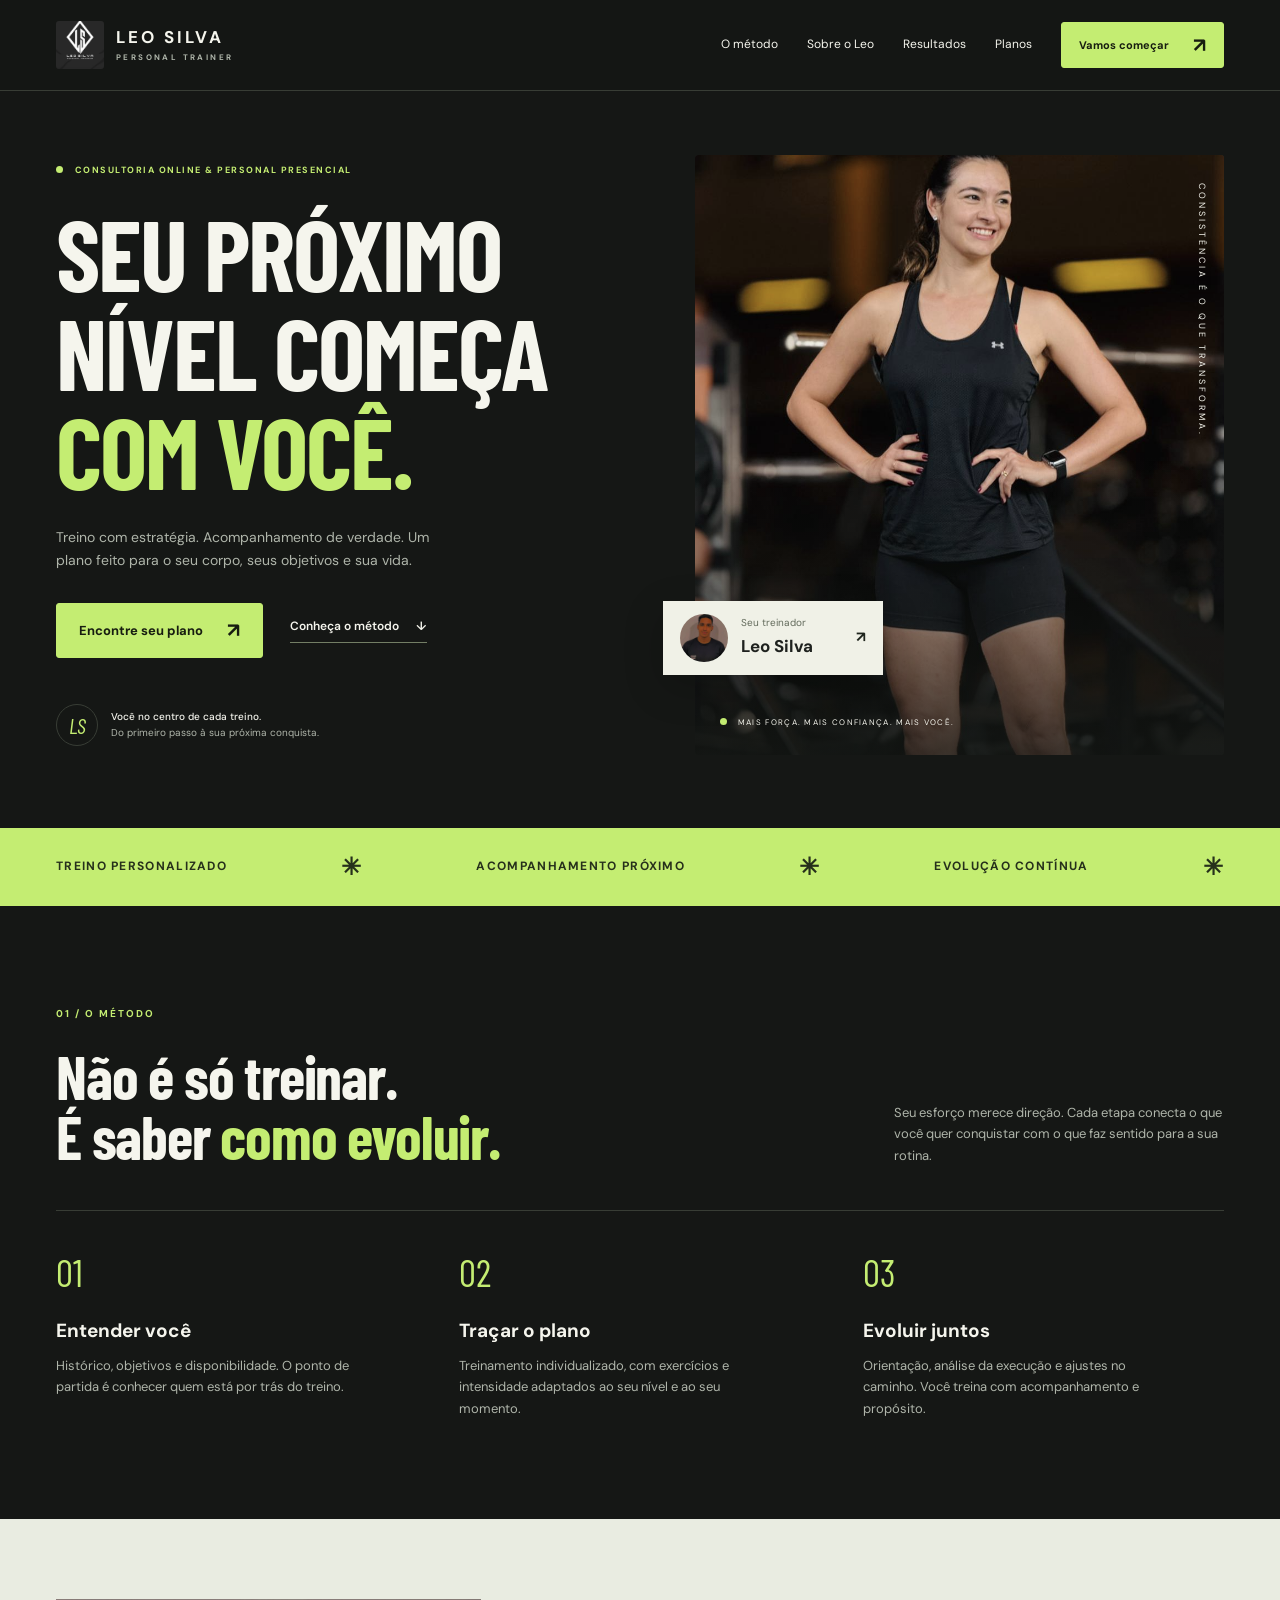
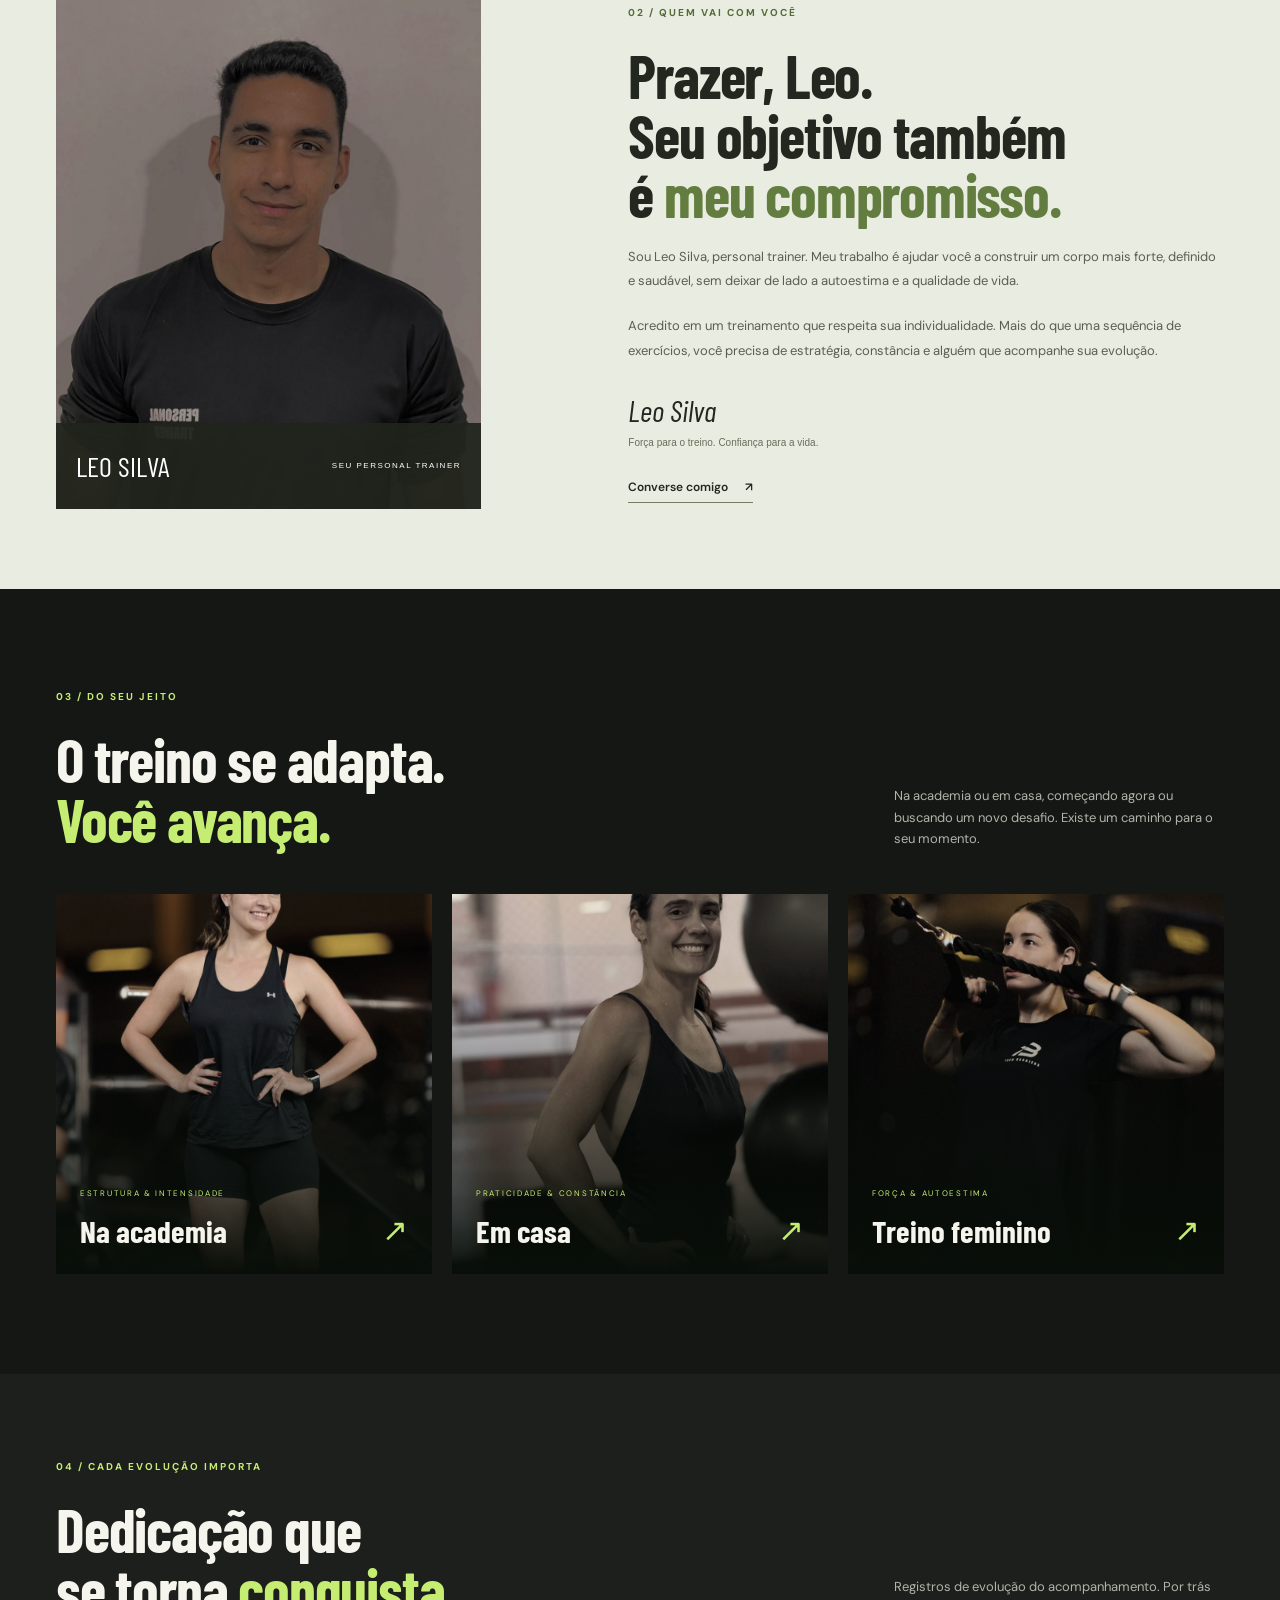
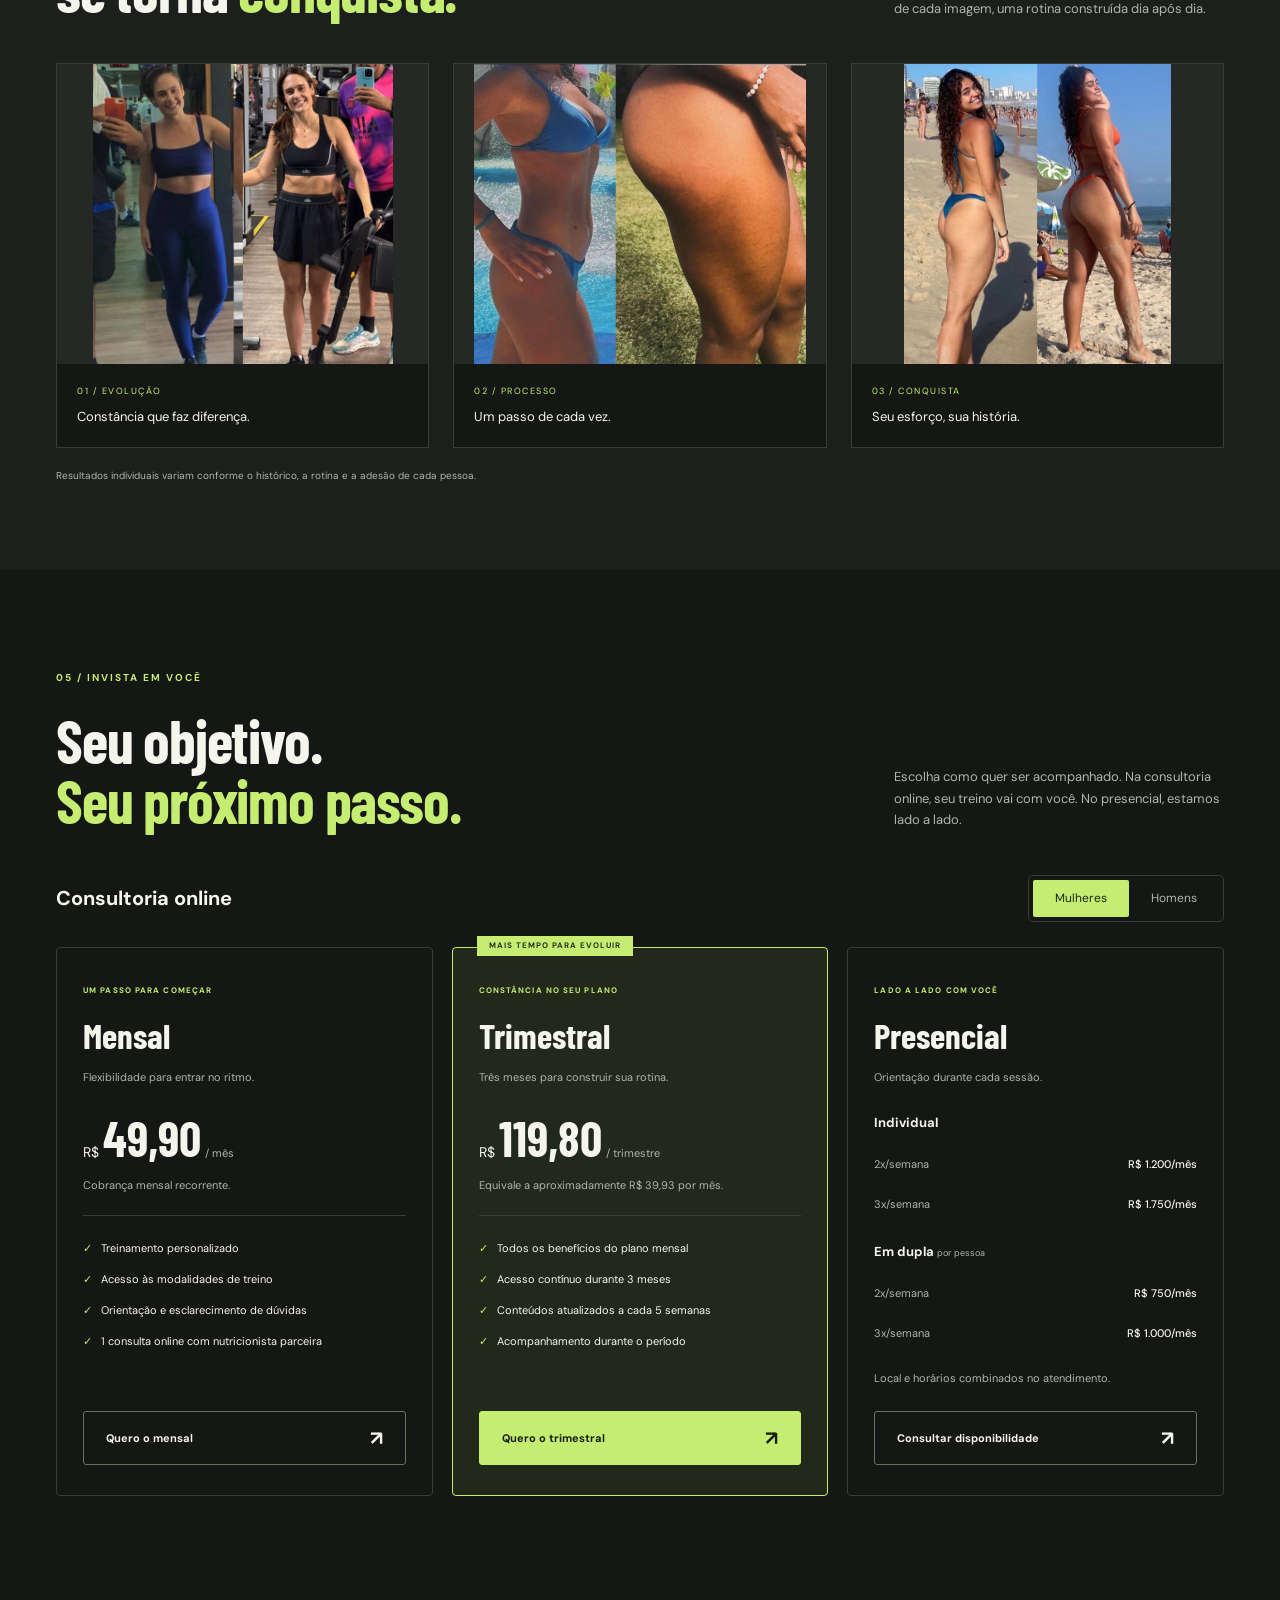
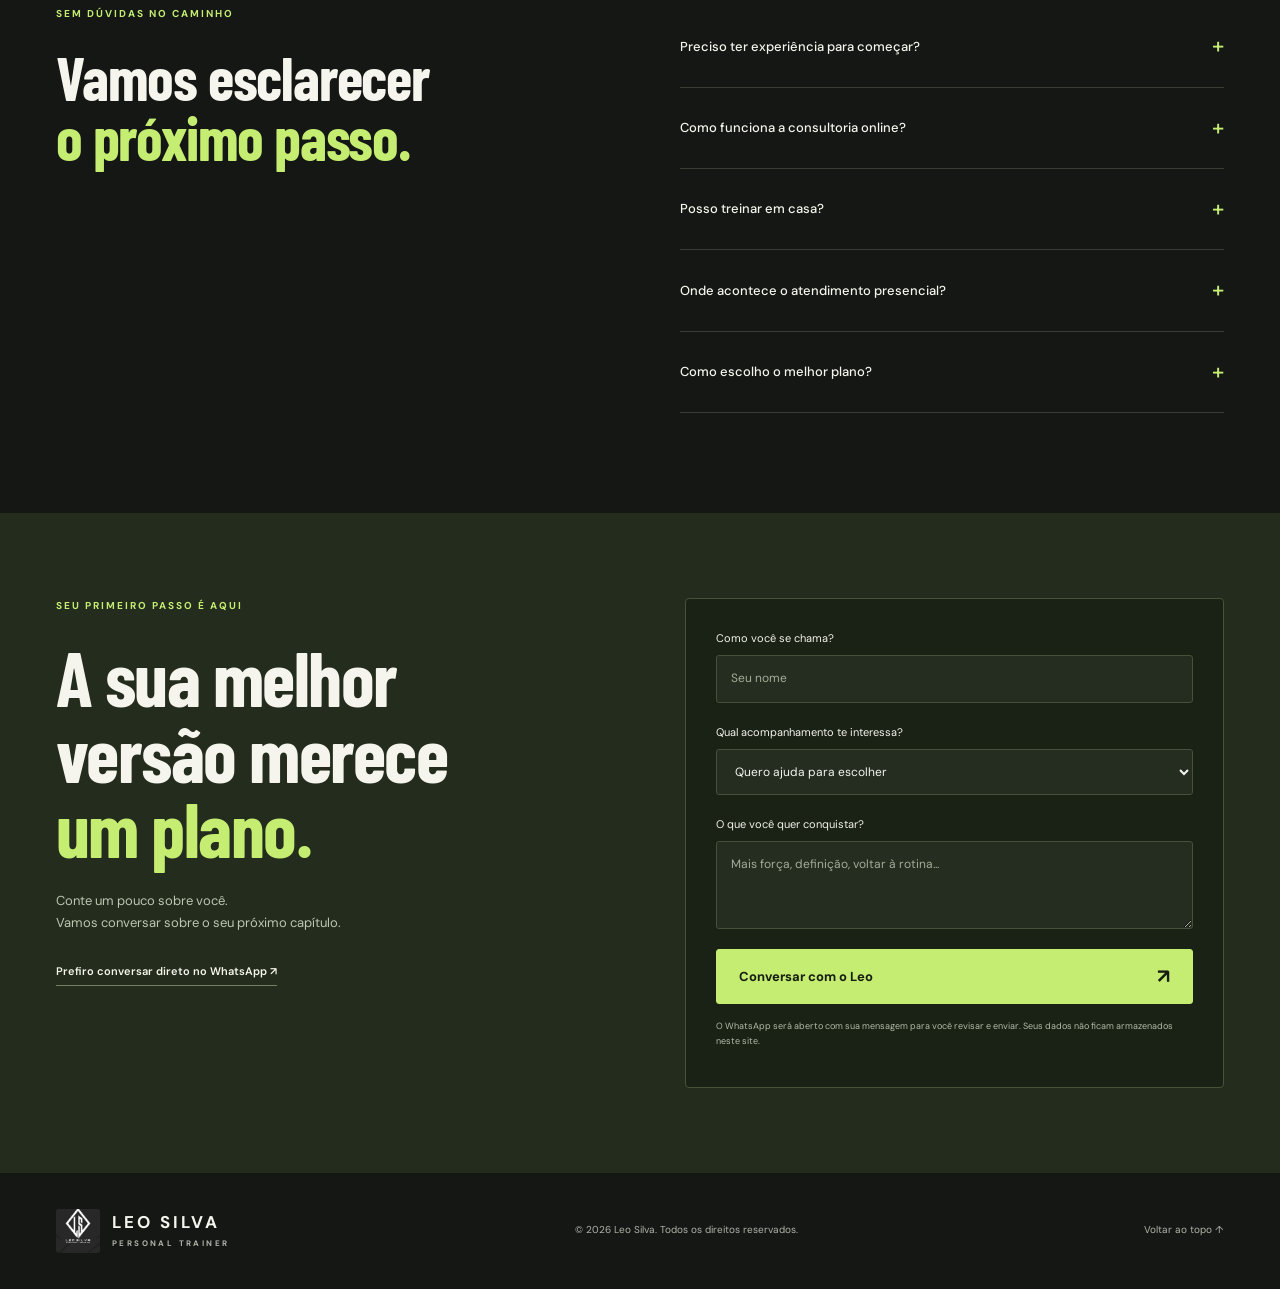
==== commit c3a77b61: "Add files via upload" ====
--- a/index.html
+++ b/index.html
@@ -1,649 +1,32 @@
 <!DOCTYPE html>
-<html lang="pt-BR" prefix="og: http://ogp.me/ns#">
+<html lang="pt-BR">
 <head>
-    <meta charset="UTF-8">
-    <meta name="viewport" content="width=device-width, initial-scale=1.0, maximum-scale=5.0">
-    
-    <title>Leo Silva | Personal Trainer Premium</title>
-    <meta name="description" content="Leo Silva Personal Trainer. Especialista em ajudar mulheres a conquistarem um corpo mais forte, definido e saudável com consultoria online e presencial.">
-    <meta name="keywords" content="leo silva personal trainer, treinador físico, personal trainer online, hipertrofia feminina, emagrecimento, treino para mulheres">
-    <meta name="author" content="Leo Silva">
-    <meta name="robots" content="index, follow">
-    <link rel="canonical" href="https://leosilvapersonal.com">
-
-    <meta name="theme-color" content="#16181a" media="(prefers-color-scheme: dark)">
-    <meta name="theme-color" content="#f0f2f5" media="(prefers-color-scheme: light)">
-
-    <meta property="og:title" content="Leo Silva | Personal Trainer Premium">
-    <meta property="og:description" content="Transformando corpos, fortalecendo a mente e elevando a autoestima com treinamento personalizado.">
-    <meta property="og:image" content="./image/logo.jpeg">
-    <meta property="og:type" content="website">
-    <meta property="og:locale" content="pt_BR">
-    <meta property="og:url" content="https://leosilvapersonal.com">
-
-    <script type="application/ld+json">
-    {
-      "@context": "https://schema.org",
-      "@type": "HealthAndBeautyBusiness",
-      "name": "Leo Silva Personal Trainer",
-      "image": "logo.jpeg",
-      "description": "Consultoria online e presencial de treinamento físico feminino com foco em resultados reais e duradouros.",
-      "telephone": "+5521993912368",
-      "priceRange": "$$$",
-      "address": {
-        "@type": "PostalAddress",
-        "addressCountry": "BR"
-      }
-    }
-    </script>
-
-    <link rel="preload" as="style" href="https://cdnjs.cloudflare.com/ajax/libs/font-awesome/6.4.0/css/all.min.css">
-    <link rel="stylesheet" href="https://cdnjs.cloudflare.com/ajax/libs/font-awesome/6.4.0/css/all.min.css">
-    
-    <link rel="preconnect" href="https://fonts.googleapis.com">
-    <link rel="preconnect" href="https://fonts.gstatic.com" crossorigin>
-    <link href="https://fonts.googleapis.com/css2?family=Montserrat:wght@300;400;500;600;700;800&family=Oswald:wght@500;600;700&display=swap" rel="stylesheet">
-    
-    <link rel="stylesheet" href="./css/style.css">
+  <meta charset="UTF-8"><meta name="viewport" content="width=device-width, initial-scale=1">
+  <title>Leo Silva | Treino com propósito. Evolução de verdade.</title>
+  <meta name="description" content="Treinamento personalizado com Leo Silva. Consultoria online e personal presencial para construir força, confiança e uma rotina que funciona para você.">
+  <meta name="theme-color" content="#151715">
+  <meta property="og:title" content="Leo Silva • Personal Trainer"><meta property="og:description" content="Seu objetivo. Nosso plano. Sua evolução."><meta property="og:type" content="website"><meta property="og:locale" content="pt_BR"><meta property="og:image" content="image/logo.jpeg">
+  <link rel="icon" href="image/logo.jpeg"><link rel="stylesheet" href="css/style.css"><script src="js/script.js" defer></script>
 </head>
 <body>
-    <div class="bg-fixed" aria-hidden="true"></div>
-
-    <aside class="share-container">
-        <button class="share-toggle" aria-label="Compartilhar Link" title="Compartilhar Link">
-            <i class="fas fa-share-alt" aria-hidden="true"></i>
-        </button>
-        <nav class="share-menu" id="shareMenu" aria-label="Opções de Compartilhamento">
-            <button data-platform="whatsapp" aria-label="Compartilhar no WhatsApp" title="Compartilhar no WhatsApp"><i class="fab fa-whatsapp" aria-hidden="true"></i></button>
-            <button data-platform="facebook" aria-label="Compartilhar no Facebook" title="Compartilhar no Facebook"><i class="fab fa-facebook-f" aria-hidden="true"></i></button>
-            <button data-platform="tiktok" aria-label="Copiar link para TikTok" title="Copiar link para TikTok"><i class="fab fa-tiktok" aria-hidden="true"></i></button>
-            <button data-platform="youtube" aria-label="Copiar link para YouTube" title="Copiar link para YouTube"><i class="fab fa-youtube" aria-hidden="true"></i></button>
-        </nav>
-    </aside>
-
-    <button class="theme-toggle" aria-label="Alternar Tema Claro/Escuro" title="Alternar Tema">
-        <i class="fas fa-sun" aria-hidden="true"></i>
-    </button>
-
-    <main class="container">
-        
-        <header class="hero fade-up">
-            <h1 class="sr-only">Leo Silva - Personal Trainer Premium</h1>
-            <img src="./image/logo.jpeg" alt="Logotipo Oficial Leo Silva Personal Trainer" class="hero-logo">
-            <p class="hero-bio">Metodologia exclusiva de treinamento focada em resultados reais e excelência corporal.</p>
-            
-            <nav class="action-grid" aria-label="Links de ação rápidos">
-                <a href="https://wa.me/5521993912368" class="btn-action" title="Falar com o Treinador no WhatsApp">
-                    <i class="fab fa-whatsapp" aria-hidden="true"></i> <span>Falar Agora</span>
-                </a>
-                <a href="#planos-consultoria" class="btn-action" title="Visualizar os planos de consultoria">
-                    <i class="fas fa-clipboard-list" aria-hidden="true"></i> <span>Ver Planos</span>
-                </a>
-            </nav>
-        </header>
-
-        <section id="sobre" aria-labelledby="sobre-titulo">
-            <header class="section-header fade-up">
-                <h2 id="sobre-titulo">Sobre o Treinador</h2>
-            </header>
-            <article class="card about-wrapper fade-up" style="transition-delay: 0.1s;">
-                <img src="./image/perfil.jpeg" alt="Foto de perfil de Leo Silva, Personal Trainer, sorrindo e em forma" class="about-profile-pic">
-                <div class="about-content">
-                    <h3 class="about-title">Transformando corpos, fortalecendo a mente e <span class="highlight">elevando a autoestima.</span></h3>
-                    
-                    <p class="about-text">
-                        Sou <span class="highlight">Leo Silva</span>, Personal Trainer, dedicado a ajudar você a conquistar um <span class="highlight">corpo mais forte, definido e saudável</span>, sem abrir mão da leveza, da autoestima e da qualidade de vida.
-                    </p>
-                    
-                    <p class="about-text">
-                        Meu trabalho é <span class="highlight">totalmente personalizado</span>, respeitando a individualidade, rotina e objetivos de cada aluno. Meu foco vai muito além da estética: é sobre construir <span class="highlight">confiança, disciplina e uma mentalidade forte</span> o suficiente para sustentar resultados reais e duradouros.
-                    </p>
-                    
-                    <p class="about-text">
-                        Através de um método estratégico, acompanhamento próximo e treinos inteligentes, já ajudei diversas pessoas a <span class="highlight">emagrecer, ganhar massa muscular</span> e se sentirem mais seguras e confiantes com o próprio corpo.
-                    </p>
-
-                    <p class="about-text" style="font-size: 1.05rem; margin-top: 20px;">
-                        <span class="highlight">Aqui, você não recebe apenas um treino.<br>
-                        Você desenvolve um novo estilo de vida.</span>
-                    </p>
-
-                    <div class="about-stats">
-                        <div class="stat-item">
-                            <div class="stat-number">3</div>
-                            <div class="stat-label">Anos</div>
-                        </div>
-                        <div class="stat-item">
-                            <div class="stat-number">1000+</div>
-                            <div class="stat-label">Alunos</div>
-                        </div>
-                        <div class="stat-item">
-                            <div class="stat-number">3</div>
-                            <div class="stat-label">Países Diferentes</div>
-                        </div>
-                    </div>
-                </div>
-            </article>
-        </section>
-
-        <section id="metodologia" aria-labelledby="metodologia-titulo">
-            <header class="section-header fade-up">
-                <h2 id="metodologia-titulo">Metodologia</h2>
-            </header>
-            <article class="card fade-up" style="text-align: center; transition-delay: 0.1s;">
-                <p class="about-text" style="font-size: 1.05rem; margin-bottom: 20px;">
-                    Minha metodologia foi desenvolvida para pessoas que buscam <span class="highlight">resultados reais, consistentes e duradouros</span>, sem complicação e totalmente adaptados à rotina.
-                </p>
-                
-                <p class="about-text" style="font-size: 1.05rem; margin-bottom: 30px;">
-                    Com base em anos de experiência prática, criei um sistema de treinamento que une <span class="highlight">estratégia, constância e acompanhamento próximo</span> — tanto no presencial quanto no online.
-                </p>
-                
-                <h3 class="about-title" style="font-size: 1.3rem; margin-bottom: 0;">
-                    Mais do que treinar, o objetivo é <span class="highlight">transformar o corpo e fortalecer a mente.</span>
-                </h3>
-            </article>
-        </section>
-
-        <section id="como-funciona" aria-labelledby="como-funciona-titulo">
-            <header class="section-header fade-up">
-                <h2 id="como-funciona-titulo">Como Funciona</h2>
-            </header>
-            
-            <article class="card fade-up" style="transition-delay: 0.2s;">
-                <div class="steps-container">
-                    
-                    <div class="step-item">
-                        <div class="step-icon"><i class="fas fa-clipboard-check" aria-hidden="true"></i></div>
-                        <div class="step-content">
-                            <h3 class="step-title">Avaliação Individual (Bioimpedância)</h3>
-                            <p class="step-desc">Análise completa da sua composição corporal para direcionar o melhor caminho.</p>
-                        </div>
-                    </div>
-                    
-                    <div class="step-item">
-                        <div class="step-icon"><i class="fas fa-dumbbell" aria-hidden="true"></i></div>
-                        <div class="step-content">
-                            <h3 class="step-title">Treino Personalizado</h3>
-                            <p class="step-desc">Cada treino é pensado exclusivamente para seu objetivo, nível e rotina.</p>
-                        </div>
-                    </div>
-                    
-                    <div class="step-item">
-                        <div class="step-icon"><i class="fas fa-chart-line" aria-hidden="true"></i></div>
-                        <div class="step-content">
-                            <h3 class="step-title">Progressão Estratégica</h3>
-                            <p class="step-desc">Evolução planejada para garantir resultado sem estagnação.</p>
-                        </div>
-                    </div>
-                    
-                    <div class="step-item">
-                        <div class="step-icon"><i class="fas fa-comments" aria-hidden="true"></i></div>
-                        <div class="step-content">
-                            <h3 class="step-title">Acompanhamento Contínuo</h3>
-                            <p class="step-desc">Suporte próximo, ajustes frequentes e orientação constante.</p>
-                        </div>
-                    </div>
-                    
-                    <div class="step-item">
-                        <div class="step-icon"><i class="fas fa-shield-heart" aria-hidden="true"></i></div>
-                        <div class="step-content">
-                            <h3 class="step-title">Treino Seguro e Adaptado</h3>
-                            <p class="step-desc">Respeitando seu corpo, limitações e momento atual.</p>
-                        </div>
-                    </div>
-
-                </div>
-            </article>
-        </section>
-
-        <section id="servicos" aria-labelledby="servicos-titulo">
-            <header class="section-header fade-up">
-                <h2 id="servicos-titulo">O Que Oferecemos</h2>
-                <span class="section-subtitle">Escolha o modelo ideal para a sua rotina e objetivo.</span>
-            </header>
-            
-            <div class="flex-wrap-container fade-up" role="region" aria-label="Modalidades oferecidas">
-                    <article class="service-img-card fade-up" style="transition-delay: 0.1s;">
-                        <img src="./image/treino-em-casa.jpeg" alt="Ilustração do programa de Treinos em Casa">
-                        <div class="service-img-content">
-                            <div class="level-badges">
-                                <span class="level-badge iniciante">Iniciante</span>
-                                <span class="level-badge intermediario">Intermediário</span>
-                                <span class="level-badge avancado">Avançado</span>
-                            </div>
-                            <h3 class="service-img-title">TREINOS EM CASA</h3>
-                        </div>
-                    </article>
-
-                    <article class="service-img-card fade-up" style="transition-delay: 0.2s;">
-                        <img src="./image/treino-gestante.jpeg" alt="Ilustração do programa de Treinos para Gestantes">
-                        <div class="service-img-content">
-                            <div class="level-badges">
-                                <span class="level-badge iniciante">Iniciante</span>
-                                <span class="level-badge intermediario">Intermediário</span>
-                                <span class="level-badge avancado">Avançado</span>
-                            </div>
-                            <h3 class="service-img-title">GESTANTE LEO TEAM</h3>
-                        </div>
-                    </article>
-
-                    <article class="service-img-card fade-up" style="transition-delay: 0.3s;">
-                        <img src="./image/treinor1.jpeg" alt="Ilustração do programa Treinos R1">
-                        <div class="service-img-content">
-                            <div class="level-badges">
-                                <span class="level-badge iniciante">Iniciante</span>
-                                <span class="level-badge intermediario">Intermediário</span>
-                                <span class="level-badge avancado">Avançado</span>
-                            </div>
-                            <h3 class="service-img-title">TREINOS R1</h3>
-                        </div>
-                    </article>
-
-                    <article class="service-img-card fade-up" style="transition-delay: 0.4s;">
-                        <img src="./image/treino-das-musas.jpeg" alt="Ilustração do programa Treino das Musas">
-                        <div class="service-img-content">
-                            <div class="level-badges">
-                                <span class="level-badge iniciante">Iniciante</span>
-                                <span class="level-badge intermediario">Intermediário</span>
-                                <span class="level-badge avancado">Avançado</span>
-                            </div>
-                            <h3 class="service-img-title">TREINOS DAS MUSAS</h3>
-                        </div>
-                    </article>
-                    
-                    <article class="service-img-card fade-up" style="transition-delay: 0.7s;">
-                        <img src="./image/treino-na-academia.jpeg" alt="Ilustração de acompanhamento em academia">
-                        <div class="service-img-content">
-                            <div class="level-badges">
-                                <span class="level-badge iniciante">Iniciante</span>
-                                <span class="level-badge intermediario">Intermediário</span>
-                                <span class="level-badge avancado">Avançado</span>
-                            </div>
-                            <h3 class="service-img-title">TREINO NA ACADEMIA</h3>
-                        </div>
-                    </article>
-            </div>
-        </section>
-
-        <section id="dicas-nutri" aria-labelledby="dicas-titulo">
-            <header class="section-header fade-up">
-                <h2 id="dicas-titulo">Dicas da Nutri</h2>
-                <span class="section-subtitle">Alimentação inteligente para potencializar seus resultados.</span>
-            </header>
-            
-            <article class="card about-wrapper fade-up" style="transition-delay: 0.1s;">
-                <img src="./image/nutri.jpeg" alt="Foto da Nutricionista parceira, sorrindo e orientando alimentação" class="nutri-img">
-                <div class="about-content">
-                    <h3 class="about-title">O segredo está no <span class="highlight">Equilíbrio</span></h3>
-                    
-                    <p class="about-text">
-                        Treinar pesado é apenas metade do caminho. Para construir músculos, secar e ter energia, o que você coloca no prato é fundamental. Confira algumas dicas rápidas da nossa Nutricionista parceira:
-                    </p>
-                    
-                    <ul class="benefits-list" style="margin-top: 20px; text-align: left;">
-                        <li><i class="fas fa-apple-alt" aria-hidden="true"></i> <span><strong>Frutas no Pré-Treino:</strong> Excelentes fontes de energia rápida para você render mais na academia sem pesar no estômago.</span></li>
-                        <li><i class="fas fa-tint" aria-hidden="true"></i> <span><strong>A Regra da Água:</strong> Beba pelo menos 35ml a 40ml de água por kg de peso corporal todos os dias. A hidratação ajuda na definição e na força.</span></li>
-                        <li><i class="fas fa-drumstick-bite" aria-hidden="true"></i> <span><strong>Proteína é a Base:</strong> Garanta uma boa fonte de proteína em todas as suas refeições principais para manter a saciedade e construir massa magra.</span></li>
-                    </ul>
-
-                    <p class="about-text" style="font-size: 0.95rem; margin-top: 25px; font-weight: 600;">
-                        Lembrando que nossa Consultoria Online inclui <span class="highlight">1 Consulta VIP com a Nutricionista</span> para alinhar sua dieta aos seus treinos!
-                    </p>
-
-                    <a href="#planos-consultoria" class="btn-solid" style="display: inline-block; width: auto; padding: 15px 30px; margin-top: 15px; text-decoration: none;" title="Visualizar os Planos da Consultoria">Ver Planos com Nutri Inclusa</a>
-                </div>
-            </article>
-        </section>
-
-        <section id="planos-consultoria" aria-labelledby="consultoria-titulo">
-            <header class="section-header fade-up">
-                <h2 id="consultoria-titulo">Consultoria Online</h2>
-                <span class="section-subtitle" style="display: block; max-width: 600px; margin: 10px auto; font-weight: 700; color: var(--text-main-color);">
-                    TREINO & SUGESTÃO ALIMENTAR / 1 CONSULTA ONLINE COM UMA NUTRICIONISTA PARCEIRA
-                </span>
-            </header>
-
-            <div class="section-divider fade-up">Para Mulheres</div>
-            <div class="flex-wrap-container fade-up">
-                
-                <article class="plan-card featured">
-                    <span class="plan-badge">⭐ Melhor Oferta</span>
-                    <h3 class="plan-title">Trimestral</h3>
-                    <div class="plan-price">R$<span>39,94</span>/mês</div>
-                    <div class="plan-price-sub">cobrado R$ 119,80 a cada 3 meses</div>
-                    <ul class="plan-features">
-                        <li><i class="fas fa-check" aria-hidden="true"></i> Todos os conteúdos atualizados a cada 5 semanas</li>
-                        <li><i class="fas fa-check" aria-hidden="true"></i> Acesso ilimitado a diversas modalidades</li>
-                        <li><i class="fas fa-check" aria-hidden="true"></i> Planos alimentares</li>
-                        <li><i class="fas fa-check" aria-hidden="true"></i> Esclarecimento de dúvidas</li>
-                        <li><i class="fas fa-check" aria-hidden="true"></i> Acesso contínuo por 3 meses</li>
-                        <li><i class="fas fa-check" aria-hidden="true"></i> Cancele quando quiser</li>
-                        <li><i class="fas fa-check" aria-hidden="true"></i> Garantia de 7 dias</li>
-                    </ul>
-                    <button data-plano="Consultoria Online Mulheres - Trimestral" class="btn-solid" title="Selecionar Plano Trimestral Mulheres">Selecionar</button>
-                </article>
-
-                <article class="plan-card">
-                    <h3 class="plan-title">Mensal</h3>
-                    <div class="plan-price">R$<span>49,90</span>/mês</div>
-                    <div class="plan-price-sub">cobrança mensal recorrente</div>
-                    <ul class="plan-features">
-                        <li><i class="fas fa-check" aria-hidden="true"></i> Todos os conteúdos atualizados a cada 5 semanas</li>
-                        <li><i class="fas fa-check" aria-hidden="true"></i> Acesso ilimitado a diversas modalidades</li>
-                        <li><i class="fas fa-check" aria-hidden="true"></i> Planos alimentares</li>
-                        <li><i class="fas fa-check" aria-hidden="true"></i> Esclarecimento de dúvidas</li>
-                        <li><i class="fas fa-check" aria-hidden="true"></i> Cancele quando quiser</li>
-                        <li><i class="fas fa-check" aria-hidden="true"></i> Garantia de 7 dias</li>
-                    </ul>
-                    <button data-plano="Consultoria Online Mulheres - Mensal" class="btn-outline" title="Selecionar Plano Mensal Mulheres">Selecionar</button>
-                </article>
-
-            </div>
-
-            <div class="section-divider fade-up" style="margin-top: 60px;">Para Homens</div>
-            <div class="flex-wrap-container fade-up">
-                
-                <article class="plan-card featured">
-                    <span class="plan-badge">⭐ Melhor Oferta</span>
-                    <h3 class="plan-title">Trimestral</h3>
-                    <div class="plan-price">R$<span>26,60</span>/mês</div>
-                    <div class="plan-price-sub">cobrado R$ 79,80 a cada 3 meses</div>
-                    <ul class="plan-features">
-                        <li><i class="fas fa-check" aria-hidden="true"></i> Todos os conteúdos atualizados a cada 5 semanas</li>
-                        <li><i class="fas fa-check" aria-hidden="true"></i> Acesso ilimitado a diversas modalidades</li>
-                        <li><i class="fas fa-check" aria-hidden="true"></i> Planos alimentares</li>
-                        <li><i class="fas fa-check" aria-hidden="true"></i> Esclarecimento de dúvidas</li>
-                        <li><i class="fas fa-check" aria-hidden="true"></i> Acesso contínuo por 3 meses</li>
-                        <li><i class="fas fa-check" aria-hidden="true"></i> Cancele quando quiser</li>
-                        <li><i class="fas fa-check" aria-hidden="true"></i> Garantia de 7 dias</li>
-                    </ul>
-                    <button data-plano="Consultoria Online Homens - Trimestral" class="btn-solid" title="Selecionar Plano Trimestral Homens">Selecionar</button>
-                </article>
-
-                <article class="plan-card">
-                    <h3 class="plan-title">Mensal</h3>
-                    <div class="plan-price">R$<span>39,90</span>/mês</div>
-                    <div class="plan-price-sub">cobrança mensal recorrente</div>
-                    <ul class="plan-features">
-                        <li><i class="fas fa-check" aria-hidden="true"></i> Todos os conteúdos atualizados a cada 5 semanas</li>
-                        <li><i class="fas fa-check" aria-hidden="true"></i> Acesso ilimitado a diversas modalidades</li>
-                        <li><i class="fas fa-check" aria-hidden="true"></i> Planos alimentares</li>
-                        <li><i class="fas fa-check" aria-hidden="true"></i> Esclarecimento de dúvidas</li>
-                        <li><i class="fas fa-check" aria-hidden="true"></i> Cancele quando quiser</li>
-                        <li><i class="fas fa-check" aria-hidden="true"></i> Garantia de 7 dias</li>
-                    </ul>
-                    <button data-plano="Consultoria Online Homens - Mensal" class="btn-outline" title="Selecionar Plano Mensal Homens">Selecionar</button>
-                </article>
-
-            </div>
-        </section>
-
-        <section id="planos-presenciais" aria-labelledby="presencial-titulo">
-            <header class="section-header fade-up">
-                <h2 id="presencial-titulo">Treinamento Presencial</h2>
-                <span class="section-subtitle">Execução, intensidade e acompanhamento lado a lado.</span>
-            </header>
-
-            <div class="carousel-wrapper" role="region" aria-label="Planos Presenciais">
-                <div class="carousel-track">
-
-                    <article class="plan-card featured fade-up" style="transition-delay: 0.1s;">
-                        <h3 class="plan-title">Individual</h3>
-                        <span class="gender-highlight" style="border-color: var(--border-glass);">Mensalidade</span>
-                        
-                        <div style="margin: 15px 0;">
-                            <div style="margin-bottom: 15px;">
-                                <div class="plan-price-sub" style="margin-bottom: 0;">2x na semana</div>
-                                <div class="plan-price" style="margin-top: 0;">R$<span>1.200</span></div>
-                            </div>
-                            <div>
-                                <div class="plan-price-sub" style="margin-bottom: 0;">3x na semana</div>
-                                <div class="plan-price" style="margin-top: 0;">R$<span>1.750</span></div>
-                            </div>
-                        </div>
-
-                        <ul class="plan-features">
-                            <li><i class="fas fa-check" aria-hidden="true"></i> Frequência adaptável na semana</li>
-                            <li><i class="fas fa-check" aria-hidden="true"></i> Ajuste biomecânico instantâneo</li>
-                            <li><i class="fas fa-check" aria-hidden="true"></i> Levar o músculo até o limite com segurança</li>
-                        </ul>
-                        <button data-plano="Personal Presencial Individual" class="btn-solid" title="Consultar Plano Presencial Individual">Consultar Disponibilidade</button>
-                    </article>
-
-                    <article class="plan-card fade-up" style="transition-delay: 0.2s;">
-                        <h3 class="plan-title">Em Dupla</h3>
-                        <span class="gender-highlight">Valor por pessoa / Mês</span>
-                        
-                        <div style="margin: 15px 0;">
-                            <div style="margin-bottom: 15px;">
-                                <div class="plan-price-sub" style="margin-bottom: 0;">2x na semana</div>
-                                <div class="plan-price" style="margin-top: 0;">R$<span>750</span></div>
-                                <div class="plan-price-sub" style="margin-bottom: 0; font-size: 0.75rem;">Total: R$ 1.500</div>
-                            </div>
-                            <div>
-                                <div class="plan-price-sub" style="margin-bottom: 0;">3x na semana</div>
-                                <div class="plan-price" style="margin-top: 0;">R$<span>1.000</span></div>
-                                <div class="plan-price-sub" style="margin-bottom: 0; font-size: 0.75rem;">Total: R$ 2.000</div>
-                            </div>
-                        </div>
-
-                        <ul class="plan-features">
-                            <li><i class="fas fa-check" aria-hidden="true"></i> Treine com sua parceira(o) de treino</li>
-                            <li><i class="fas fa-check" aria-hidden="true"></i> Dinamismo, parceria e motivação conjunta</li>
-                            <li><i class="fas fa-check" aria-hidden="true"></i> Excelente relação de custo-benefício</li>
-                        </ul>
-                        <button data-plano="Personal Presencial Em Dupla" class="btn-outline" title="Consultar Plano Presencial em Dupla">Consultar Disponibilidade</button>
-                    </article>
-
-                </div>
-            </div>
-        </section>
-
-        <section id="resultados" aria-labelledby="resultados-titulo">
-            <header class="section-header fade-up">
-                <h2 id="resultados-titulo">Transformações Reais</h2>
-                <span class="section-subtitle">O resultado do trabalho focado.</span>
-            </header>
-
-            <div class="carousel-wrapper" role="region" aria-label="Fotos de transformações físicas de alunos">
-                <div class="carousel-track">
-                    <figure class="resultado-card fade-up" style="transition-delay: 0.1s; margin:0;">
-                        <img src="./image/resul-1.jpeg" alt="Foto de antes e depois da transformação de um aluno demonstrando hipertrofia" class="resultado-img">
-                    </figure>
-                    <figure class="resultado-card fade-up" style="transition-delay: 0.2s; margin:0;">
-                        <img src="./image/resul-2.jpeg" alt="Foto de antes e depois da transformação de uma aluna demonstrando definição e emagrecimento" class="resultado-img">
-                    </figure>
-                    <figure class="resultado-card fade-up" style="transition-delay: 0.3s; margin:0;">
-                        <img src="./image/resul-3.jpeg" alt="Foto de antes e depois da transformação de uma aluna com melhoria de tônus muscular" class="resultado-img">
-                    </figure>
-                </div>
-            </div>
-        </section>
-
-        <section id="feedbacks" aria-labelledby="feedbacks-titulo">
-            <header class="section-header fade-up">
-                <h2 id="feedbacks-titulo">O Que Dizem Nossos Alunos</h2>
-                <span class="section-subtitle">A satisfação de quem já transformou a rotina com o nosso método.</span>
-            </header>
-
-            <div class="carousel-wrapper" role="region" aria-label="Depoimentos de Alunos">
-                <div class="carousel-track">
-                    
-                    <article class="feedback-card fade-up" style="transition-delay: 0.1s;">
-                        <i class="fas fa-quote-right feedback-icon" aria-hidden="true"></i>
-                        <div class="feedback-stars">
-                            <i class="fas fa-star" aria-hidden="true"></i><i class="fas fa-star" aria-hidden="true"></i><i class="fas fa-star" aria-hidden="true"></i><i class="fas fa-star" aria-hidden="true"></i><i class="fas fa-star" aria-hidden="true"></i>
-                        </div>
-                        <p class="feedback-text">"Sempre treinei, mas os resultados estavam estagnados. Quando comecei o planejamento com o Leo, o jogo virou. Ajustou minha execução, aumentou a intensidade da forma certa e mudei completamente o shape e perdi as medidas que incomodavam. Profissional fora da curva."</p>
-                        <span class="feedback-author">- Aluna Consultoria</span>
-                    </article>
-
-                    <article class="feedback-card fade-up" style="transition-delay: 0.2s;">
-                        <i class="fas fa-quote-right feedback-icon" aria-hidden="true"></i>
-                        <div class="feedback-stars">
-                            <i class="fas fa-star" aria-hidden="true"></i><i class="fas fa-star" aria-hidden="true"></i><i class="fas fa-star" aria-hidden="true"></i><i class="fas fa-star" aria-hidden="true"></i><i class="fas fa-star" aria-hidden="true"></i>
-                        </div>
-                        <p class="feedback-text">"O treino com ele não tem enrolação. Chega na academia é pra trabalhar duro. Ele tem uma didática excelente pra explicar onde você precisa sentir o músculo. Minha força dobrou e hoje me sinto muito mais confiante."</p>
-                        <span class="feedback-author">- Aluno Presencial</span>
-                    </article>
-
-                    <article class="feedback-card fade-up" style="transition-delay: 0.3s;">
-                        <i class="fas fa-quote-right feedback-icon" aria-hidden="true"></i>
-                        <div class="feedback-stars">
-                            <i class="fas fa-star" aria-hidden="true"></i><i class="fas fa-star" aria-hidden="true"></i><i class="fas fa-star" aria-hidden="true"></i><i class="fas fa-star" aria-hidden="true"></i><i class="fas fa-star" aria-hidden="true"></i>
-                        </div>
-                        <p class="feedback-text">"Achei que consultoria online não funcionava pra mim, mas o aplicativo dele é super intuitivo. Os vídeos de execução não deixam margem pra erro, e ele sempre responde rápido no Whats para analisar meus vídeos de treino. Muito obrigada por toda paciência e dedicação!"</p>
-                        <span class="feedback-author">- Aluna Online</span>
-                    </article>
-
-                </div>
-            </div>
-        </section>
-
-        <section id="entregas" aria-labelledby="entregas-titulo">
-            <header class="section-header fade-up">
-                <h2 id="entregas-titulo">O Que Você Vai Receber?</h2>
-                <span class="section-subtitle">Entenda tudo o que está incluso no seu acompanhamento.</span>
-            </header>
-
-            <div class="faq-container">
-                <details class="faq-item fade-up" style="transition-delay: 0.1s;">
-                    <summary>Alinhamento de Metas</summary>
-                    <div class="faq-body">
-                        Entendimento do seu histórico, rotina, alimentação atual e definição clara dos objetivos a serem atingidos no curto, médio e longo prazo.
-                    </div>
-                </details>
-
-                <details class="faq-item fade-up" style="transition-delay: 0.15s;">
-                    <summary>Avaliação Física e Postural</summary>
-                    <div class="faq-body">
-                        Coleta de métricas essenciais. Identificação de encurtamentos musculares ou desvios posturais para adaptar o treino e evitar lesões.
-                    </div>
-                </details>
-
-                <details class="faq-item fade-up" style="transition-delay: 0.2s;">
-                    <summary>Prescrição do Treinamento</summary>
-                    <div class="faq-body">
-                        Planilha focada nas variáveis corretas (volume, intensidade, descanso e cadência) para extrair o máximo do seu tempo dentro da academia.
-                    </div>
-                </details>
-
-                <details class="faq-item fade-up" style="transition-delay: 0.25s;">
-                    <summary>Análise Biomecânica em Vídeo</summary>
-                    <div class="faq-body">
-                        Você envia o vídeo do seu exercício e eu devolvo correções de ângulos e postura para otimizar o trabalho muscular.
-                    </div>
-                </details>
-
-                <details class="faq-item fade-up" style="transition-delay: 0.3s;">
-                    <summary>Aplicativo Premium</summary>
-                    <div class="faq-body">
-                        Seu treino inteiro no celular. Controle de cargas, histórico de evolução, cronômetro de descanso e vídeos demonstrativos em alta qualidade.
-                    </div>
-                </details>
-            </div>
-        </section>
-
-        <section id="aplicacao" aria-labelledby="formulario-titulo">
-            <header class="section-header fade-up">
-                <h2 id="formulario-titulo">Ficha de Aplicação</h2>
-                <span class="section-subtitle">Preencha os dados e dê o primeiro passo para o seu novo físico.</span>
-            </header>
-            
-            <form class="card fade-up" aria-label="Formulário de inscrição para a consultoria">
-                <div class="form-group">
-                    <label class="form-label" for="planSelect">Interesse</label>
-                    <select id="planSelect" class="form-select" required>
-                        <option value="Ainda não sei / Quero recomendação" selected>Preciso de ajuda para escolher</option>
-                        <optgroup label="Consultoria Online - Mulheres">
-                            <option value="Consultoria Online Mulheres - Mensal">Mensal Feminino (R$ 49,90)</option>
-                            <option value="Consultoria Online Mulheres - Trimestral">Trimestral Feminino (R$ 119,80)</option>
-                        </optgroup>
-                        <optgroup label="Consultoria Online - Homens">
-                            <option value="Consultoria Online Homens - Mensal">Mensal Masculino (R$ 39,90)</option>
-                            <option value="Consultoria Online Homens - Trimestral">Trimestral Masculino (R$ 79,80)</option>
-                        </optgroup>
-                        <optgroup label="Personal Presencial">
-                            <option value="Personal Presencial - Individual">Presencial - Individual</option>
-                            <option value="Personal Presencial - Em Dupla">Presencial - Em Dupla</option>
-                        </optgroup>
-                    </select>
-                </div>
-
-                <div class="form-group">
-                    <label class="form-label" for="clientName">Nome Completo</label>
-                    <input type="text" id="clientName" class="form-input" placeholder="Ex: Maria da Silva" required>
-                </div>
-                
-                <div class="form-row">
-                    <div class="form-group">
-                        <label class="form-label" for="clientAge">Idade</label>
-                        <input type="number" id="clientAge" class="form-input" placeholder="Ex: 28" required min="14" max="100">
-                    </div>
-                     <div class="form-group">
-                        <label class="form-label" for="clientGender">Sexo</label>
-                        <select id="clientGender" class="form-select" required>
-                            <option value="Feminino" selected>Feminino</option>
-                            <option value="Masculino">Masculino</option>
-                        </select>
-                    </div>
-                </div>
-
-                <div class="form-row">
-                     <div class="form-group">
-                        <label class="form-label" for="levelSelect">Nível de Treino</label>
-                        <select id="levelSelect" class="form-select" required>
-                            <option value="Iniciante">Iniciante (Nunca treinou ou recomeçando)</option>
-                            <option value="Intermediário">Intermediário (Treina a mais de 6 meses)</option>
-                            <option value="Avançado">Avançado (Treina intenso a mais de 2 anos)</option>
-                        </select>
-                    </div>
-                    <div class="form-group">
-                        <label class="form-label" for="trainingDays">Disponibilidade (Dias/Semana)</label>
-                        <select id="trainingDays" class="form-select" required>
-                            <option value="2 dias">2 dias</option>
-                            <option value="3 dias" selected>3 dias</option>
-                            <option value="4 dias">4 dias</option>
-                            <option value="5 dias">5 dias</option>
-                            <option value="6 dias">6 dias</option>
-                            <option value="7 dias">7 dias</option>
-                        </select>
-                    </div>
-                </div>
-
-                <div class="form-group">
-                    <label class="form-label" for="goalInput">Objetivo Principal</label>
-                    <textarea id="goalInput" class="form-input" placeholder="Ex: Ganhar volume muscular nas pernas, secar a barriga..." required></textarea>
-                </div>
-
-                <div class="form-group">
-                    <label class="form-label" for="painInput">Lesões ou Dores Articulares?</label>
-                    <input type="text" id="painInput" class="form-input" placeholder="Ex: Desconforto no joelho ao agachar... (Deixe em branco se não tiver)">
-                </div>
-
-                <button type="submit" class="btn-solid" style="margin-top: 10px; padding: 18px;" title="Enviar o formulário via WhatsApp">
-                    <i class="fab fa-whatsapp" aria-hidden="true"></i> Enviar Ficha
-                </button>
-            </form>
-        </section>
-
-        <a href="https://wa.me/5521993912368" class="cta-final fade-up" title="Iniciar atendimento pelo WhatsApp">
-            <h2>Pronto(a) para a Mudança?</h2>
-            <p>Clique abaixo e fale diretamente comigo no WhatsApp para darmos início.</p>
-            <div class="cta-btn-inner">
-                <i class="fab fa-whatsapp" aria-hidden="true"></i> Iniciar Contato
-            </div>
-        </a>
-
-    </main>
-
-    <footer class="container fade-up">
-        <div class="footer-socials">
-            <a href="#" aria-label="Instagram Oficial do Leo Silva" title="Acessar Instagram"><i class="fab fa-instagram" aria-hidden="true"></i></a>
-        </div>
-        <p>&copy; 2026 Leo Silva Personal Trainer. Todos os direitos reservados.</p>
-    </footer>
-    <script src="./js/script.js" defer></script>
-</body>
-</html>+<a class="skip" href="#conteudo">Pular para o conteúdo</a>
+<header class="site-header"><div class="wrap header-inner">
+  <a class="brand" href="#inicio" aria-label="Leo Silva, início"><img src="image/logo.jpeg" alt="" width="48" height="48"><span>LEO SILVA<small>PERSONAL TRAINER</small></span></a>
+  <button class="menu-toggle" aria-expanded="false" aria-controls="navigation" aria-label="Abrir menu"><span></span><span></span></button>
+  <nav id="navigation" aria-label="Menu principal"><a href="#metodo">O método</a><a href="#sobre">Sobre o Leo</a><a href="#resultados">Resultados</a><a href="#planos">Planos</a><a class="button small" href="#contato">Vamos começar <span>↗</span></a></nav>
+</div></header>
+<main id="conteudo">
+<section class="hero wrap" id="inicio">
+  <div class="hero-copy"><p class="eyebrow"><span class="dot"></span> CONSULTORIA ONLINE & PERSONAL PRESENCIAL</p><h1>Seu próximo<br>nível começa<br><em>com você.</em></h1><p class="intro">Treino com estratégia. Acompanhamento de verdade. Um plano feito para o seu corpo, seus objetivos e sua vida.</p><div class="hero-actions"><a class="button" href="#planos">Encontre seu plano <span>↗</span></a><a class="text-link" href="#metodo">Conheça o método <span>↓</span></a></div><div class="hero-note"><div class="mini-mark">LS</div><p><strong>Você no centro de cada treino.</strong><br>Do primeiro passo à sua próxima conquista.</p></div></div>
+  <div class="hero-visual"><img class="hero-photo" src="image/treino-na-academia.jpeg" alt="Mulher na academia, uma das modalidades de treinamento" width="960" height="1280" fetchpriority="high"><span class="vertical-label">CONSISTÊNCIA É O QUE TRANSFORMA.</span><div class="photo-caption"><span class="dot"></span> MAIS FORÇA. MAIS CONFIANÇA. MAIS VOCÊ.</div><a class="coach-chip" href="#sobre"><img src="image/perfil.jpeg" alt="Leo Silva" width="54" height="54"><span>Seu treinador<strong>Leo Silva</strong></span><b>↗</b></a></div>
+</section>
+<div class="statement" aria-label="Princípios do treinamento"><div class="wrap"><span>TREINO PERSONALIZADO</span><b>✳</b><span>ACOMPANHAMENTO PRÓXIMO</span><b>✳</b><span>EVOLUÇÃO CONTÍNUA</span><b>✳</b></div></div>
+<section class="section wrap" id="metodo"><div class="section-heading"><div><p class="eyebrow">01 / O MÉTODO</p><h2>Não é só treinar.<br>É saber <em>como evoluir.</em></h2></div><p>Seu esforço merece direção. Cada etapa conecta o que você quer conquistar com o que faz sentido para a sua rotina.</p></div><div class="steps"><article><span class="step-number">01</span><h3>Entender você</h3><p>Histórico, objetivos e disponibilidade. O ponto de partida é conhecer quem está por trás do treino.</p></article><article><span class="step-number">02</span><h3>Traçar o plano</h3><p>Treinamento individualizado, com exercícios e intensidade adaptados ao seu nível e ao seu momento.</p></article><article><span class="step-number">03</span><h3>Evoluir juntos</h3><p>Orientação, análise da execução e ajustes no caminho. Você treina com acompanhamento e propósito.</p></article></div></section>
+<section class="about-section" id="sobre"><div class="wrap about-grid"><div class="portrait"><img src="image/perfil.jpeg" alt="Leo Silva, personal trainer" width="960" height="1280" loading="lazy"><div class="portrait-label">LEO SILVA <span>SEU PERSONAL TRAINER</span></div></div><div class="about-copy"><p class="eyebrow">02 / QUEM VAI COM VOCÊ</p><h2>Prazer, Leo.<br>Seu objetivo também<br>é <em>meu compromisso.</em></h2><p>Sou Leo Silva, personal trainer. Meu trabalho é ajudar você a construir um corpo mais forte, definido e saudável, sem deixar de lado a autoestima e a qualidade de vida.</p><p>Acredito em um treinamento que respeita sua individualidade. Mais do que uma sequência de exercícios, você precisa de estratégia, constância e alguém que acompanhe sua evolução.</p><div class="signature">Leo Silva<span>Força para o treino. Confiança para a vida.</span></div><a class="text-link" href="#contato">Converse comigo <span>↗</span></a></div></div></section>
+<section class="section wrap" id="modalidades"><div class="section-heading"><div><p class="eyebrow">03 / DO SEU JEITO</p><h2>O treino se adapta.<br><em>Você avança.</em></h2></div><p>Na academia ou em casa, começando agora ou buscando um novo desafio. Existe um caminho para o seu momento.</p></div><div class="modalities"><a href="#planos" class="modality"><img src="image/treino-na-academia.jpeg" alt="Treinamento na academia" loading="lazy" width="960" height="1280"><div><span>ESTRUTURA & INTENSIDADE</span><h3>Na academia <b>↗</b></h3></div></a><a href="#planos" class="modality"><img src="image/treino-em-casa.jpeg" alt="Modalidade de treino em casa" loading="lazy" width="960" height="1280"><div><span>PRATICIDADE & CONSTÂNCIA</span><h3>Em casa <b>↗</b></h3></div></a><a href="#contato" class="modality"><img src="image/treino-das-musas.jpeg" alt="Modalidade de treinamento feminino" loading="lazy" width="960" height="1280"><div><span>FORÇA & AUTOESTIMA</span><h3>Treino feminino <b>↗</b></h3></div></a></div></section>
+<section class="results-section" id="resultados"><div class="wrap"><div class="section-heading"><div><p class="eyebrow">04 / CADA EVOLUÇÃO IMPORTA</p><h2>Dedicação que<br>se torna <em>conquista.</em></h2></div><p>Registros de evolução do acompanhamento. Por trás de cada imagem, uma rotina construída dia após dia.</p></div><div class="results"><figure><img src="image/resul-1.jpeg" alt="Registro comparativo de evolução de aluno, fornecido por Leo Silva" loading="lazy"><figcaption><span>01 / EVOLUÇÃO</span>Constância que faz diferença.</figcaption></figure><figure><img src="image/resul-2.jpeg" alt="Segundo registro comparativo de evolução de aluno" loading="lazy"><figcaption><span>02 / PROCESSO</span>Um passo de cada vez.</figcaption></figure><figure><img src="image/resul-3.jpeg" alt="Terceiro registro comparativo de evolução de aluno" loading="lazy"><figcaption><span>03 / CONQUISTA</span>Seu esforço, sua história.</figcaption></figure></div><p class="fine-print">Resultados individuais variam conforme o histórico, a rotina e a adesão de cada pessoa.</p></div></section>
+<section class="section wrap" id="planos"><div class="section-heading"><div><p class="eyebrow">05 / INVISTA EM VOCÊ</p><h2>Seu objetivo.<br><em>Seu próximo passo.</em></h2></div><p>Escolha como quer ser acompanhado. Na consultoria online, seu treino vai com você. No presencial, estamos lado a lado.</p></div><div class="plan-toolbar"><h3>Consultoria online</h3><div class="segmented" role="group" aria-label="Tabela de planos"><button aria-pressed="true" data-audience="Mulheres">Mulheres</button><button aria-pressed="false" data-audience="Homens">Homens</button></div></div><div class="plans"><article class="plan"><p class="eyebrow">UM PASSO PARA COMEÇAR</p><h3>Mensal</h3><p>Flexibilidade para entrar no ritmo.</p><div class="price">R$ <strong id="monthly">49,90</strong><span>/ mês</span></div><p class="billing">Cobrança mensal recorrente.</p><ul><li>Treinamento personalizado</li><li>Acesso às modalidades de treino</li><li>Orientação e esclarecimento de dúvidas</li><li>1 consulta online com nutricionista parceira</li></ul><a href="#contato" class="button outline" data-plan="Mensal">Quero o mensal <span>↗</span></a></article><article class="plan featured"><span class="plan-tag">MAIS TEMPO PARA EVOLUIR</span><p class="eyebrow">CONSTÂNCIA NO SEU PLANO</p><h3>Trimestral</h3><p>Três meses para construir sua rotina.</p><div class="price">R$ <strong id="quarterly">119,80</strong><span>/ trimestre</span></div><p class="billing" id="equivalent">Equivale a aproximadamente R$ 39,93 por mês.</p><ul><li>Todos os benefícios do plano mensal</li><li>Acesso contínuo durante 3 meses</li><li>Conteúdos atualizados a cada 5 semanas</li><li>Acompanhamento durante o período</li></ul><a href="#contato" class="button" data-plan="Trimestral">Quero o trimestral <span>↗</span></a></article><article class="plan in-person"><p class="eyebrow">LADO A LADO COM VOCÊ</p><h3>Presencial</h3><p>Orientação durante cada sessão.</p><div class="in-person-price"><strong>Individual</strong><span>2x/semana <b>R$ 1.200/mês</b></span><span>3x/semana <b>R$ 1.750/mês</b></span><strong>Em dupla <small>por pessoa</small></strong><span>2x/semana <b>R$ 750/mês</b></span><span>3x/semana <b>R$ 1.000/mês</b></span></div><p class="billing">Local e horários combinados no atendimento.</p><a href="#contato" class="button outline" data-plan="Presencial">Consultar disponibilidade <span>↗</span></a></article></div></section>
+<section class="faq-section wrap"><div><p class="eyebrow">SEM DÚVIDAS NO CAMINHO</p><h2>Vamos esclarecer<br><em>o próximo passo.</em></h2></div><div class="faq"><details><summary>Preciso ter experiência para começar?</summary><p>Não. O treinamento é adaptado ao seu nível, seja para começar, retomar a rotina ou buscar novos desafios.</p></details><details><summary>Como funciona a consultoria online?</summary><p>Primeiro, alinhamos seus objetivos e sua rotina. Você recebe o treinamento pelo aplicativo e conta com orientação, análise de execução em vídeo e ajustes no acompanhamento.</p></details><details><summary>Posso treinar em casa?</summary><p>Sim. Conte quais equipamentos e espaços tem disponíveis para que o planejamento considere sua realidade.</p></details><details><summary>Onde acontece o atendimento presencial?</summary><p>Local, horários e disponibilidade são combinados diretamente com o Leo pelo WhatsApp antes da contratação.</p></details><details><summary>Como escolho o melhor plano?</summary><p>Preencha o formulário abaixo com seu objetivo. O Leo ajuda você a encontrar o formato mais adequado antes de começar.</p></details></div></section>
+<section class="contact-section" id="contato"><div class="wrap contact-grid"><div><p class="eyebrow">SEU PRIMEIRO PASSO É AQUI</p><h2>A sua melhor<br>versão merece<br><em>um plano.</em></h2><p>Conte um pouco sobre você.<br>Vamos conversar sobre o seu próximo capítulo.</p><a class="text-link" href="https://wa.me/5521993912368" target="_blank" rel="noopener noreferrer">Prefiro conversar direto no WhatsApp ↗</a></div><form id="contact-form"><div class="field"><label for="name">Como você se chama?</label><input id="name" name="name" autocomplete="name" placeholder="Seu nome" required maxlength="100"></div><div class="field"><label for="interest">Qual acompanhamento te interessa?</label><select id="interest" name="interest"><option>Quero ajuda para escolher</option><option>Online Mulheres — Mensal</option><option>Online Mulheres — Trimestral</option><option>Online Homens — Mensal</option><option>Online Homens — Trimestral</option><option>Presencial</option></select></div><div class="field"><label for="goal">O que você quer conquistar?</label><textarea id="goal" name="goal" placeholder="Mais força, definição, voltar à rotina..." required maxlength="800" rows="3"></textarea></div><button class="button" type="submit">Conversar com o Leo <span>↗</span></button><p class="form-note">O WhatsApp será aberto com sua mensagem para você revisar e enviar. Seus dados não ficam armazenados neste site.</p><p id="form-status" role="status"></p></form></div></section>
+</main><footer class="wrap"><a class="brand" href="#inicio"><img src="image/logo.jpeg" alt="" width="44" height="44"><span>LEO SILVA<small>PERSONAL TRAINER</small></span></a><p>© 2026 Leo Silva. Todos os direitos reservados.</p><a href="#inicio">Voltar ao topo ↑</a></footer>
+</body></html>
--- a/css/style.css
+++ b/css/style.css
@@ -1,323 +1,6 @@
-/* --- VARIÁVEIS CSS E TEMAS --- */
-:root {
-  --bg-color: #16181a;
-  --section-bg-color: #1e2124;
-  --card-bg-color: #23272a;
-  --text-main-color: #ffffff;
-  --text-secondary-color: #a0a5aa;
-  --accent-color: #ffffff;
-  --accent-glow: rgba(255, 255, 255, 0.1);
-  --btn-text-solid: #16181a;
-  --border-glass: rgba(255, 255, 255, 0.1);
-  --shadow-soft: 0 10px 30px -10px rgba(0, 0, 0, 0.7);
-  --input-bg: rgba(22, 24, 26, 0.9);
-  --gradient-featured: linear-gradient(180deg, rgba(255, 255, 255, 0.05) 0%, #23272a 100%);
-  --action-gradient: linear-gradient(135deg, #ffffff 0%, #cccccc 100%);
-  --title-font: "Oswald", sans-serif;
-  --font-body: "Montserrat", sans-serif;
-  --max-width: 800px;
-  --border-radius: 20px;
-}
-
-body.light-theme {
-  --bg-color: #f0f2f5;
-  --section-bg-color: #ffffff;
-  --card-bg-color: #f8f9fa;
-  --text-main-color: #16181a;
-  --text-secondary-color: #555b61;
-  --accent-color: #16181a;
-  --accent-glow: rgba(0, 0, 0, 0.15);
-  --btn-text-solid: #ffffff;
-  --border-glass: rgba(0, 0, 0, 0.1);
-  --shadow-soft: 0 10px 30px -10px rgba(0, 0, 0, 0.1);
-  --input-bg: #ffffff;
-  --gradient-featured: linear-gradient(180deg, rgba(0, 0, 0, 0.03) 0%, #ffffff 100%);
-  --action-gradient: linear-gradient(135deg, #2c3035 0%, #16181a 100%);
-}
-
-/* --- RESET & TIPOGRAFIA --- */
-*, *::before, *::after {
-  margin: 0;
-  padding: 0;
-  box-sizing: border-box;
-}
-html { scroll-behavior: smooth; font-size: 16px; }
-body {
-  background-color: var(--bg-color);
-  color: var(--text-main-color);
-  font-family: var(--font-body);
-  line-height: 1.6;
-  overflow-x: hidden;
-  transition: background-color 0.4s ease, color 0.4s ease;
-}
-a { text-decoration: none; color: inherit; }
-ul { list-style: none; }
-img { max-width: 100%; height: auto; display: block; }
-button, a, .card, .btn { transition: all 0.3s cubic-bezier(0.4, 0, 0.2, 1); }
-.sr-only { position: absolute; width: 1px; height: 1px; padding: 0; overflow: hidden; clip: rect(0,0,0,0); border: 0; }
-
-/* --- ANIMAÇÕES E BACKGROUND --- */
-.fade-up {
-  opacity: 0;
-  transform: translateY(30px);
-  transition: opacity 0.8s cubic-bezier(0.16, 1, 0.3, 1), transform 0.8s cubic-bezier(0.16, 1, 0.3, 1);
-  will-change: opacity, transform;
-}
-.fade-up.visible { opacity: 1; transform: translateY(0); }
-
-.bg-fixed {
-  position: fixed; top: 0; left: 0; width: 100%; height: 100vh;
-  background-image: url("https://images.unsplash.com/photo-1534438327276-14e5300c3a48?q=80&w=2070&auto=format&fit=crop");
-  background-size: cover; background-position: center;
-  z-index: -2; opacity: 0.08; filter: grayscale(100%);
-}
-.container { width: 100%; max-width: var(--max-width); margin: 0 auto; padding: 0 20px; }
-
-/* --- COMPONENTES FLUTUANTES --- */
-.theme-toggle, .share-toggle, .share-menu button {
-  background: var(--section-bg-color);
-  border: 1px solid var(--border-glass);
-  color: var(--text-main-color);
-  border-radius: 50%;
-  display: flex; align-items: center; justify-content: center;
-  cursor: pointer; box-shadow: var(--shadow-soft);
-  transition: all 0.3s ease;
-}
-.theme-toggle, .share-toggle { position: fixed; z-index: 1000; width: 45px; height: 45px; }
-.theme-toggle { top: 20px; right: 20px; font-size: 1.3rem; }
-.share-container { position: fixed; top: 20px; left: 20px; z-index: 1000; display: flex; flex-direction: column; gap: 10px; align-items: center; }
-.share-toggle i { font-size: 1.2rem; }
-.theme-toggle:hover, .share-toggle:hover, .share-menu button:hover {
-  transform: scale(1.1);
-  background: var(--action-gradient);
-  color: var(--btn-text-solid);
-  border-color: transparent;
-}
-.share-menu { display: flex; flex-direction: column; gap: 8px; opacity: 0; pointer-events: none; transform: translateY(-10px); transition: all 0.3s ease; }
-.share-menu.active { opacity: 1; pointer-events: auto; transform: translateY(0); }
-.share-menu button { width: 40px; height: 40px; font-size: 1.1rem; }
-
-/* --- HERO SECTION --- */
-.hero { padding: 80px 20px 40px; text-align: center; }
-.hero-logo { width: 100%; max-width: 250px; margin: 0 auto 25px; object-fit: contain; }
-.hero-bio { font-size: 1.1rem; color: var(--text-secondary-color); max-width: 600px; margin: 0 auto 30px; }
-.action-grid { display: flex; gap: 15px; justify-content: center; flex-wrap: wrap; }
-.btn-action {
-  flex: 1; min-width: 160px; max-width: 200px;
-  background: var(--section-bg-color); border: 1px solid var(--border-glass);
-  border-radius: 12px; padding: 15px; display: flex; flex-direction: column;
-  align-items: center; gap: 8px; box-shadow: var(--shadow-soft);
-}
-.btn-action:hover { background: var(--action-gradient); border-color: transparent; transform: translateY(-5px); box-shadow: 0 15px 25px var(--accent-glow); color: var(--btn-text-solid); }
-.btn-action i { font-size: 1.5rem; color: var(--text-main-color); }
-.btn-action span { font-size: 0.85rem; font-weight: 700; text-transform: uppercase; letter-spacing: 1px; color: var(--text-main-color); }
-.btn-action:hover i, .btn-action:hover span { color: var(--btn-text-solid); }
-
-/* --- LAYOUT GERAL DAS SEÇÕES --- */
-section { padding: 40px 0; margin-bottom: 20px; }
-.section-header { margin-bottom: 30px; text-align: center; }
-.section-header h2 { font-family: var(--title-font); font-size: 2.2rem; color: var(--text-main-color); font-weight: 700; line-height: 1.2; margin-bottom: 10px; text-transform: uppercase; letter-spacing: 1px; }
-.section-subtitle { font-size: 0.95rem; color: var(--text-secondary-color); font-weight: 500; }
-.card { background: var(--section-bg-color); border: 1px solid var(--border-glass); border-radius: var(--border-radius); padding: 35px 30px; box-shadow: var(--shadow-soft); }
-
-/* --- SEÇÃO SOBRE --- */
-.about-wrapper { display: flex; flex-direction: column; align-items: center; gap: 30px; text-align: center; }
-@media (min-width: 600px) { .about-wrapper { flex-direction: row; text-align: left; align-items: stretch; } }
-.about-profile-pic, .nutri-img { border-radius: 50%; object-fit: cover; border: 3px solid var(--accent-color); box-shadow: 0 10px 25px var(--accent-glow); flex-shrink: 0; margin: 0 auto; }
-.about-profile-pic { width: 140px; height: 140px; }
-.nutri-img { width: 100%; max-width: 320px; border-radius: var(--border-radius); border-width: 1px; border-color: var(--border-glass); box-shadow: var(--shadow-soft); }
-.about-content { flex: 1; }
-.about-title { font-size: 1.2rem; font-weight: 700; color: var(--text-main-color); margin-bottom: 15px; font-family: var(--title-font); text-transform: uppercase; }
-.about-text { font-size: 0.95rem; color: var(--text-secondary-color); margin-bottom: 15px; }
-.highlight { color: var(--text-main-color); font-weight: 700; }
-
-.about-stats { display: flex; gap: 20px; margin-top: 25px; justify-content: center; flex-wrap: wrap; }
-@media (min-width: 600px) { .about-stats { justify-content: flex-start; } }
-.stat-item { text-align: center; background: var(--card-bg-color); padding: 10px 15px; border-radius: 12px; border: 1px solid var(--border-glass); flex: 1; min-width: 100px; }
-.stat-number { font-size: 1.5rem; font-weight: 700; color: var(--text-main-color); font-family: var(--title-font); }
-.stat-label { font-size: 0.7rem; text-transform: uppercase; color: var(--text-secondary-color); font-weight: 600; letter-spacing: 0.5px; }
-
-/* --- SEÇÃO COMO FUNCIONA --- */
-.steps-container { display: flex; flex-direction: column; gap: 25px; text-align: left; }
-.step-item { display: flex; align-items: flex-start; gap: 18px; }
-.step-icon {
-  flex-shrink: 0; width: 50px; height: 50px; background: var(--card-bg-color);
-  border: 1px solid var(--border-glass); border-radius: 50%; display: flex;
-  align-items: center; justify-content: center; color: var(--text-main-color);
-  font-size: 1.3rem; box-shadow: var(--shadow-soft); transition: all 0.3s ease;
-}
-.step-item:hover .step-icon { transform: scale(1.1); background: var(--text-main-color); color: var(--bg-color); border-color: transparent; }
-.step-content { flex: 1; padding-top: 2px; }
-.step-title { font-family: var(--title-font); font-size: 1.15rem; font-weight: 700; color: var(--text-main-color); margin-bottom: 5px; text-transform: uppercase; letter-spacing: 0.5px; }
-.step-desc { font-size: 0.95rem; color: var(--text-secondary-color); line-height: 1.5; }
-
-/* --- BENEFÍCIOS --- */
-.benefits-list li { display: flex; align-items: center; gap: 12px; margin-bottom: 15px; font-size: 0.95rem; font-weight: 600; color: var(--text-secondary-color); }
-.benefits-list i { color: var(--text-main-color); font-size: 1.2rem; }
-
-/* --- CARROSSEL E CARDS DE IMAGEM --- */
-.carousel-wrapper { margin: 0 -20px; padding: 10px 20px 25px 20px; overflow-x: auto; scroll-behavior: smooth; scrollbar-width: none; }
-.carousel-wrapper::-webkit-scrollbar { display: none; }
-.carousel-track { display: flex; gap: 20px; }
-.flex-wrap-container { display: flex; gap: 20px; flex-wrap: wrap; justify-content: center; }
-
-.service-img-card, .resultado-card {
-  flex: 0 0 280px; border-radius: var(--border-radius); overflow: hidden;
-  box-shadow: var(--shadow-soft); border: 1px solid var(--border-glass);
-  position: relative; background: var(--card-bg-color); cursor: pointer;
-  transform: translateZ(0); isolation: isolate;
-}
-.service-img-card { height: 380px; }
-.resultado-card { height: 350px; }
-.service-img-card img, .resultado-card img { width: 100%; height: 100%; object-fit: cover; display: block; transition: transform 0.6s ease, filter 0.6s ease; }
-.service-img-card img { filter: brightness(0.7); }
-.service-img-card:hover img { transform: scale(1.08); filter: brightness(0.4); }
-.resultado-img { filter: grayscale(20%); }
-.resultado-card:hover .resultado-img { filter: grayscale(0%); }
-.service-img-content {
-  position: absolute; bottom: 0; left: 0; width: 100%; padding: 40px 20px 25px;
-  background: linear-gradient(to top, rgba(15,17,18,0.95) 0%, rgba(15,17,18,0.6) 50%, rgba(15,17,18,0) 100%);
-  display: flex; flex-direction: column; z-index: 2; text-align: left;
-}
-
-/* --- BADGES (ETIQUETAS) --- */
-.level-badges { display: flex; gap: 6px; margin-bottom: 8px; flex-wrap: wrap; }
-.level-badge {
-  background: rgba(255, 255, 255, 0.1); border: 1px solid rgba(255, 255, 255, 0.2);
-  color: #ffffff; padding: 4px 10px; border-radius: 20px; font-size: 0.65rem;
-  font-weight: 700; text-transform: uppercase; backdrop-filter: blur(4px);
-}
-.level-badge.iniciante { border-color: #4ade80; color: #4ade80; background: rgba(74,222,128,0.1); }
-.level-badge.intermediario { border-color: #fbbf24; color: #fbbf24; background: rgba(251,191,36,0.1); }
-.level-badge.avancado { border-color: #f87171; color: #f87171; background: rgba(248,113,113,0.1); }
-.service-img-title { font-size: 1.6rem; font-weight: 700; color: #ffffff; font-family: var(--title-font); text-transform: uppercase; line-height: 1.2; }
-
-/* --- PLANOS --- */
-.plan-card {
-  flex: 1; min-width: 280px; max-width: 350px; background: var(--card-bg-color);
-  border: 1px solid var(--border-glass); border-radius: var(--border-radius); padding: 30px 25px;
-  box-shadow: var(--shadow-soft); display: flex; flex-direction: column; position: relative; text-align: center;
-}
-.plan-card.featured { background: var(--gradient-featured); border-color: var(--text-main-color); }
-.plan-badge {
-  position: absolute; top: -12px; left: 50%; transform: translateX(-50%);
-  background: var(--action-gradient); color: var(--btn-text-solid); padding: 5px 15px;
-  font-size: 0.75rem; font-weight: 800; text-transform: uppercase; border-radius: 20px; box-shadow: 0 4px 10px rgba(0,0,0,0.2); white-space: nowrap;
-}
-.plan-title { font-family: var(--title-font); font-size: 1.5rem; color: var(--text-main-color); margin-bottom: 5px; text-transform: uppercase; margin-top: 10px; }
-.plan-price { font-size: 1.1rem; font-weight: 700; color: var(--text-main-color); margin: 15px 0 5px; font-family: var(--title-font); }
-.plan-price span { font-size: 2.2rem; margin: 0 5px; }
-.plan-price-sub { font-size: 0.85rem; color: var(--text-secondary-color); margin-bottom: 20px; font-weight: 500; }
-.gender-highlight { display: table; font-size: 0.75rem; font-weight: 700; color: var(--text-secondary-color); border: 1px solid var(--border-glass); padding: 4px 12px; border-radius: 12px; text-transform: uppercase; margin: 0 auto 10px; }
-.plan-features { margin-bottom: 25px; flex-grow: 1; text-align: left; }
-.plan-features li { display: flex; align-items: flex-start; gap: 10px; margin-bottom: 12px; font-size: 0.9rem; color: var(--text-secondary-color); }
-.plan-features i { font-size: 0.9rem; margin-top: 4px; color: var(--text-main-color); }
-.section-divider { text-align: center; margin: 50px 0 30px; font-family: var(--title-font); color: var(--text-main-color); letter-spacing: 1px; text-transform: uppercase; font-size: 1.4rem; position: relative; }
-
-/* --- FEEDBACKS --- */
-.feedback-card {
-  flex: 0 0 320px; background: var(--card-bg-color); border: 1px solid var(--border-glass);
-  border-radius: var(--border-radius); padding: 30px 25px; box-shadow: var(--shadow-soft);
-  display: flex; flex-direction: column; gap: 15px; position: relative;
-}
-.feedback-icon { font-size: 2rem; color: var(--text-main-color); opacity: 0.15; position: absolute; top: 20px; right: 25px; }
-.feedback-stars i { color: #d4af37; font-size: 0.85rem; margin-bottom: 5px; }
-.feedback-text { font-size: 0.95rem; font-style: italic; color: var(--text-secondary-color); line-height: 1.6; z-index: 1; flex-grow: 1; }
-.feedback-author { font-size: 1rem; font-weight: 800; color: var(--text-main-color); margin-top: auto; text-transform: uppercase; font-family: var(--title-font); }
-
-/* --- BOTÕES E CTA --- */
-.btn-solid, .btn-outline {
-  width: 100%; padding: 15px; border-radius: 12px; font-weight: 800;
-  text-transform: uppercase; font-size: 0.9rem; cursor: pointer; text-align: center;
-}
-.btn-solid { background: var(--action-gradient); color: var(--btn-text-solid); border: none; }
-.btn-outline { background: transparent; color: var(--text-main-color); border: 1px solid var(--text-main-color); }
-.btn-solid:hover, .btn-outline:hover { transform: translateY(-3px); box-shadow: 0 10px 20px var(--accent-glow); }
-.btn-outline:hover { background: var(--action-gradient); color: var(--btn-text-solid); border-color: transparent; }
-
-.cta-final { background: var(--action-gradient); border-radius: var(--border-radius); padding: 40px 20px; text-align: center; border: 1px solid var(--border-glass); display: block; margin-bottom: 40px; }
-.cta-final:hover { transform: translateY(-5px); box-shadow: 0 20px 40px var(--accent-glow); }
-.cta-final h2 { font-family: var(--title-font); font-size: 1.8rem; color: var(--btn-text-solid); margin-bottom: 10px; font-weight: 700; line-height: 1.2; text-transform: uppercase; }
-.cta-final p { color: var(--btn-text-solid); opacity: 0.9; margin-bottom: 20px; font-weight: 600; }
-.cta-btn-inner { background: var(--section-bg-color); color: var(--text-main-color); display: inline-flex; align-items: center; gap: 10px; padding: 15px 30px; border-radius: 50px; font-weight: 800; text-transform: uppercase; font-size: 0.9rem; }
-body.light-theme .cta-btn-inner { background: #16181a; color: #ffffff; }
-
-/* --- FAQ E FORMULÁRIO --- */
-.faq-container { display: flex; flex-direction: column; gap: 15px; }
-.faq-item { background: var(--section-bg-color); border: 1px solid var(--border-glass); border-radius: 12px; box-shadow: var(--shadow-soft); overflow: hidden; transition: all 0.3s ease; transform: translateZ(0); }
-.faq-item:hover { border-color: var(--text-main-color); }
-.faq-item summary { padding: 20px; font-weight: 700; color: var(--text-main-color); cursor: pointer; list-style: none; display: flex; justify-content: space-between; align-items: center; font-size: 0.95rem; text-transform: uppercase; letter-spacing: 0.5px; }
-.faq-item summary::-webkit-details-marker { display: none; }
-.faq-item summary::after { content: "\f078"; font-family: "Font Awesome 6 Free"; font-weight: 900; color: var(--text-main-color); transition: transform 0.3s ease; font-size: 0.9rem; }
-.faq-item[open] summary { color: var(--text-main-color); }
-.faq-item[open] summary::after { transform: rotate(180deg); }
-.faq-body { padding: 0 20px 20px 20px; color: var(--text-secondary-color); font-size: 0.9rem; line-height: 1.6; font-weight: 500; }
-
-.form-group { margin-bottom: 20px; }
-.form-label { display: block; font-size: 0.8rem; color: var(--text-main-color); margin-bottom: 8px; font-weight: 700; text-transform: uppercase; letter-spacing: 0.5px; }
-.form-input, .form-select { width: 100%; padding: 15px; border-radius: 12px; border: 1px solid var(--border-glass); background: var(--input-bg); color: var(--text-main-color); font-size: 1rem; outline: none; transition: border-color 0.3s; }
-textarea.form-input { resize: vertical; min-height: 80px; }
-.form-input:focus, .form-select:focus { border-color: var(--text-main-color); }
-.form-row { display: flex; gap: 15px; flex-wrap: wrap; }
-.form-row .form-group { flex: 1; min-width: 130px; }
-
-/* --- FOOTER --- */
-footer { text-align: center; padding: 30px 20px; border-top: 1px solid var(--border-glass); font-size: 0.85rem; color: var(--text-secondary-color); margin-top: 20px; }
-.footer-socials { display: flex; justify-content: center; gap: 20px; margin-bottom: 15px; }
-.footer-socials a { font-size: 1.5rem; color: var(--text-main-color); }
-.footer-socials a:hover { color: var(--text-secondary-color); transform: translateY(-3px); }
-
-/* --- RESPONSIVIDADE --- */
-@media (max-width: 768px) {
-  .section-header h2 { font-size: 1.8rem; }
-  .hero { padding: 80px 15px 30px; }
-  .flex-wrap-container { flex-direction: column; align-items: center; gap: 30px; }
-  
-  /* Padronizando e centralizando todos os cards para manter alinhamento mobile */
-  .plan-card, .service-img-card, .resultado-card, .feedback-card {
-    min-width: 100%;
-    max-width: 380px;
-    margin: 0 auto;
-  }
-  
-  /* Ajuste de proporções de imagens para evitar cortes bruscos */
-  .service-img-card { height: 260px; }
-  .resultado-card { height: 240px; }
-  .service-img-card img, .resultado-card img { object-position: top center; }
-  
-  .carousel-track > article { flex: 0 0 85vw !important; max-width: 380px; }
-  
-  .about-wrapper { text-align: center; }
-  .about-profile-pic { width: 120px; height: 120px; }
-  .form-row { flex-direction: column; gap: 0; }
-  .form-row .form-group { width: 100%; margin-bottom: 20px; }
-  .action-grid { flex-direction: column; align-items: center; }
-  .btn-action { min-width: 100%; max-width: 380px; }
-
-  /* Ajustes dos botões flutuantes para não tapar conteúdo em telas pequenas */
-  .theme-toggle, .share-toggle { width: 40px; height: 40px; }
-  .theme-toggle { top: 15px; right: 15px; }
-  .share-container { top: 15px; left: 15px; }
-}
-
-@media (max-width: 480px) {
-  .section-header h2 { font-size: 1.5rem; line-height: 1.3; }
-  .section-subtitle { font-size: 0.9rem; }
-  .card { padding: 25px 15px; }
-  
-  .service-img-card { height: 230px; }
-  .resultado-card { height: 210px; }
-  .about-stats { flex-direction: column; gap: 10px; }
-  .stat-item { width: 100%; }
-  .hero-logo { max-width: 180px; }
-  .hero-bio { font-size: 1rem; }
-  .plan-price span { font-size: 1.8rem; }
-  
-  /* Ajuste no CTA */
-  .cta-final { padding: 30px 15px; }
-  .cta-final h2 { font-size: 1.4rem; }
-  .cta-btn-inner { padding: 12px 20px; font-size: 0.85rem; width: 100%; justify-content: center; }
-  
-  /* Inputs */
-  .form-input, .form-select { padding: 12px; font-size: 0.95rem; }
-}
+@import url('https://fonts.googleapis.com/css2?family=Barlow+Condensed:wght@600;700;800&family=DM+Sans:wght@400;500;600;700&display=swap');
+:root{--bg:#151715;--panel:#1e211e;--text:#f5f5ed;--muted:#afb5aa;--accent:#c4ed72;--line:#383d35;--display:'Barlow Condensed','Arial Narrow',Impact,sans-serif}*{box-sizing:border-box}html{scroll-behavior:smooth;scroll-padding-top:100px}body{margin:0;background:var(--bg);color:var(--text);font-family:'DM Sans',Arial,sans-serif;font-size:15px;line-height:1.65}a{color:inherit;text-decoration:none}button,input,select,textarea{font:inherit}button,a,input,select,textarea{-webkit-tap-highlight-color:transparent}button{cursor:pointer}img{display:block;max-width:100%}h1,h2,h3,p,figure{margin:0}h1,h2{font-family:var(--display);font-weight:700;letter-spacing:-.02em;line-height:.99}h1{font-size:clamp(70px,7.8vw,112px);text-transform:uppercase}h2{font-size:clamp(45px,4.7vw,66px)}h3{line-height:1.2}em{font-style:normal;color:var(--accent)}.wrap{max-width:1240px;width:calc(100% - 112px);margin-inline:auto}.eyebrow{font-size:10px;font-weight:700;letter-spacing:2px;color:var(--accent);margin-bottom:25px}.dot{display:inline-block;width:7px;height:7px;border-radius:50%;background:var(--accent);margin-right:8px}.site-header{background:#151715f5;border-bottom:1px solid var(--line);position:sticky;top:0;z-index:30;backdrop-filter:blur(12px)}.header-inner{height:90px;display:flex;justify-content:space-between;align-items:center}.brand{display:flex;align-items:center;gap:12px;font-weight:700;letter-spacing:3px;font-size:17px;line-height:1.1}.brand img{object-fit:cover;border-radius:3px}.brand small{display:block;font-size:8px;letter-spacing:2.4px;margin-top:7px;color:var(--muted)}nav{display:flex;align-items:center;gap:29px;font-size:12px}nav>a:not(.button):hover{color:var(--accent)}.button{display:inline-flex;justify-content:space-between;align-items:center;gap:24px;border:1px solid var(--accent);background:var(--accent);color:#171d10;padding:16px 22px;font-weight:700;font-size:13px;border-radius:3px;transition:background .2s,transform .2s}.button:hover{background:#d7ffa0;transform:translateY(-2px)}.button span{font-size:20px;line-height:1}.button.small{padding:12px 17px;font-size:11px}.text-link{display:inline-flex;gap:17px;align-items:center;font-size:12px;font-weight:600;border-bottom:1px solid #737e65;padding-bottom:5px}.text-link:hover{color:var(--accent)}.hero{display:grid;grid-template-columns:1.14fr 1fr;min-height:700px;align-items:center;padding-block:44px 54px;gap:35px}.hero-copy{padding-block:28px}.hero .eyebrow{font-size:9px;letter-spacing:1.5px}.intro{max-width:385px;color:var(--muted);margin-top:27px;font-size:14px}.hero-actions{display:flex;align-items:center;gap:27px;margin-top:30px}.hero-note{display:flex;gap:13px;align-items:center;margin-top:46px}.mini-mark{font-family:var(--display);font-style:italic;font-size:22px;border:1px solid var(--line);width:42px;height:42px;display:grid;place-items:center;border-radius:50%;color:var(--accent)}.hero-note p{font-size:10px;color:var(--muted)}.hero-note strong{color:var(--text);font-weight:500}.hero-visual{height:600px;position:relative;background:#292c25;border-radius:3px}.hero-photo{width:100%;height:100%;object-fit:cover;object-position:50% 35%;border-radius:3px;filter:saturate(.7)}.hero-visual:after{content:'';position:absolute;inset:50% 0 0;background:linear-gradient(transparent,#141714c9);pointer-events:none}.vertical-label{position:absolute;right:15px;top:28px;writing-mode:vertical-rl;font-size:9px;letter-spacing:3px}.photo-caption{position:absolute;bottom:25px;left:25px;z-index:1;font-size:8px;letter-spacing:1.3px}.coach-chip{position:absolute;left:-32px;bottom:80px;z-index:2;background:#f0f1e7;color:#1f251d;padding:13px 17px;display:flex;align-items:center;gap:13px;box-shadow:0 12px 40px #0003}.coach-chip img{object-fit:cover;border-radius:50%;height:48px;width:48px}.coach-chip span{font-size:10px;color:#626a5b}.coach-chip strong{display:block;font-size:17px;color:#1e211e}.coach-chip b{margin-left:30px}.statement{background:var(--accent);color:#26301b;padding:19px 0}.statement .wrap{display:flex;justify-content:space-between;align-items:center;gap:20px;font-size:12px;letter-spacing:1.3px;font-weight:700}.statement b{font-size:24px}.section{padding-block:100px}.section-heading{display:flex;justify-content:space-between;align-items:flex-end;gap:50px;margin-bottom:44px}.section-heading>p{max-width:330px;color:var(--muted);font-size:13px}.steps{display:grid;grid-template-columns:repeat(3,1fr);gap:42px;border-top:1px solid var(--line);padding-top:30px}.step-number{font-family:var(--display);font-size:38px;color:var(--accent)}.steps h3{font-size:19px;margin:16px 0 12px}.steps p{color:var(--muted);font-size:13px;max-width:300px}.about-section{background:#e9ece1;color:#22271f;padding:80px 0}.about-grid{display:grid;grid-template-columns:.9fr 1.1fr;gap:85px;align-items:center}.portrait{position:relative;max-width:425px}.portrait>img{width:100%;height:510px;object-fit:cover;filter:saturate(.45)}.portrait-label{position:absolute;bottom:0;left:0;right:0;background:#20251dea;padding:20px;color:#fff;font-family:var(--display);font-size:28px;display:flex;justify-content:space-between;align-items:center}.portrait-label span{font-family:Arial,sans-serif;font-size:8px;letter-spacing:1.5px}.about-copy .eyebrow{color:#536c36}.about-copy em{color:#627d3f}.about-copy>p:not(.eyebrow){font-size:13px;line-height:1.9;color:#596052;margin-top:20px}.signature{font-family:var(--display);font-size:30px;margin:22px 0;font-style:italic}.signature span{display:block;font-family:Arial,sans-serif;font-size:10px;font-style:normal;color:#65705a}.about-copy .text-link:hover{color:#4e692c}.modalities{display:grid;grid-template-columns:repeat(3,1fr);gap:20px}.modality{position:relative;height:380px;overflow:hidden}.modality img{width:100%;height:100%;object-fit:cover;filter:saturate(.55);transition:transform .4s}.modality:hover img{transform:scale(1.04)}.modality:after{content:'';position:absolute;inset:30% 0 0;background:linear-gradient(transparent,#080e08)}.modality>div{position:absolute;z-index:1;bottom:24px;left:24px;right:24px}.modality span{font-size:8px;color:var(--accent);letter-spacing:1.7px}.modality h3{font-family:var(--display);font-size:31px;margin-top:9px;display:flex;justify-content:space-between}.modality b{font-family:Arial;font-weight:400;color:var(--accent)}.results-section{background:#1c1f1b;padding-block:85px}.results{display:grid;grid-template-columns:repeat(3,1fr);gap:24px}.results figure{background:#141713;border:1px solid var(--line)}.results img{width:100%;height:300px;object-fit:contain;background:#252824}.results figcaption{padding:20px;font-size:13px}.results figcaption span{display:block;font-size:9px;color:var(--accent);letter-spacing:1.5px;margin-bottom:7px}.fine-print{color:var(--muted);font-size:10px;margin-top:20px}.plan-toolbar{display:flex;justify-content:space-between;align-items:center;margin-bottom:25px}.plan-toolbar h3{font-size:20px}.segmented{display:flex;border:1px solid var(--line);padding:4px;border-radius:5px}.segmented button{background:transparent;color:var(--muted);border:0;padding:9px 22px;font-size:12px;border-radius:2px}.segmented button[aria-pressed=true]{background:var(--accent);color:#1f2816}.plans{display:grid;grid-template-columns:repeat(3,1fr);gap:19px}.plan{padding:30px 26px;border:1px solid var(--line);position:relative;display:flex;flex-direction:column;border-radius:4px}.plan .eyebrow{font-size:8px;letter-spacing:1.1px;margin:6px 0 16px}.plan h3{font-family:var(--display);font-size:35px}.plan>p:not(.eyebrow){font-size:11px;color:var(--muted);margin-top:12px}.price{margin-top:27px;font-size:14px;white-space:nowrap}.price strong{font-family:var(--display);font-size:49px;line-height:1}.price span{font-size:11px;color:var(--muted);margin-left:4px}.plan ul{list-style:none;padding:23px 0;margin:21px 0 25px;border-top:1px solid var(--line);font-size:11px;flex:1}.plan li{margin-bottom:13px;display:flex;gap:9px}.plan li:before{content:'✓';color:var(--accent)}.plan .button{font-size:11px;gap:10px}.outline{background:transparent;color:var(--text);border-color:#687359}.outline:hover{background:#303c25}.featured{border-color:var(--accent);background:#22291b}.plan-tag{position:absolute;top:-12px;left:24px;background:var(--accent);color:#29321d;padding:3px 12px;font-size:8px;font-weight:700;letter-spacing:1px}.in-person-price{margin-top:20px;display:grid;gap:7px;font-size:11px;flex:1}.in-person-price>strong{margin-top:6px;font-size:13px}.in-person-price small{font-size:9px;font-weight:400;color:var(--muted)}.in-person-price>span{display:flex;justify-content:space-between;color:var(--muted)}.in-person-price b{color:var(--text);font-weight:500}.in-person .button{margin-top:24px}.faq-section{display:grid;grid-template-columns:1fr 1fr;gap:80px;padding-block:10px 100px}.faq details{border-bottom:1px solid var(--line)}.faq summary{cursor:pointer;list-style:none;display:flex;align-items:center;justify-content:space-between;gap:24px;padding:22px 0;font-size:13px;font-weight:500}.faq summary::-webkit-details-marker{display:none}.faq summary:after{content:'+';color:var(--accent);font-size:22px}.faq details[open] summary:after{content:'−'}.faq details p{font-size:12px;color:var(--muted);padding-bottom:23px}.contact-section{background:#242d1d;padding:85px 0}.contact-grid{display:grid;grid-template-columns:1fr 1fr;gap:90px}.contact-grid h2{font-size:76px}.contact-grid>div>p:not(.eyebrow){color:#bdc6b3;font-size:13px;margin:25px 0}.contact-grid .text-link{font-size:11px}form{background:#1a2115;padding:30px;border:1px solid #465339;border-radius:4px}.field{margin-bottom:20px}label{display:block;font-size:11px;margin-bottom:8px}input,select,textarea{display:block;width:100%;background:#252c20;border:1px solid #46503c;border-radius:3px;color:#f2f5ed;padding:13px 14px;font-size:12px}textarea{resize:vertical}input::placeholder,textarea::placeholder{color:#a2ae97}form .button{width:100%}.form-note{font-size:9px;color:#b2bca9;margin-top:15px}#form-status{font-size:11px;color:var(--accent);margin-top:8px}footer{padding-block:36px;display:flex;justify-content:space-between;align-items:center;gap:20px}footer p,footer>a:last-child{font-size:10px;color:var(--muted)}.skip{position:fixed;top:-100px;left:12px;padding:10px;background:var(--accent);color:#151715;z-index:100}.skip:focus{top:10px}:focus-visible{outline:3px solid var(--accent);outline-offset:5px}.about-section :focus-visible{outline-color:#536c36}.menu-toggle{display:none}
+@media(min-width:1500px){.hero{min-height:760px}.hero-visual{height:650px}}@media(max-width:1100px){.wrap{width:calc(100% - 64px)}nav{gap:18px}.hero{gap:25px}.hero-actions{gap:18px}.hero-visual{height:560px}h1{font-size:80px}.hero .eyebrow{font-size:8px;letter-spacing:.8px}.about-grid{gap:45px}.plans{gap:12px}.plan{padding:25px 18px}.contact-grid{gap:40px}.price strong{font-size:43px}.statement .wrap{font-size:10px}}
+@media(max-width:800px){.wrap{width:calc(100% - 40px)}.header-inner{height:74px}.brand{font-size:14px}.brand img{width:40px;height:40px}.menu-toggle{display:grid;gap:6px;background:transparent;border:1px solid var(--line);padding:12px;width:44px;height:40px}.menu-toggle span{height:1px;background:var(--text);width:18px}nav{display:none;position:absolute;top:74px;left:0;right:0;background:var(--bg);padding:24px;flex-direction:column;align-items:stretch;border-bottom:1px solid var(--line)}nav.open{display:flex}nav>a{padding:8px}.hero{grid-template-columns:1fr 1fr;gap:20px;min-height:0;padding-block:28px 36px}h1{font-size:64px}.hero-visual{height:495px}.intro{font-size:12px}.hero-actions{align-items:flex-start;flex-direction:column;gap:18px}.hero-note{margin-top:25px}.hero-note p{font-size:9px}.hero .eyebrow{font-size:7px}.coach-chip{left:-15px;padding:10px;bottom:60px}.coach-chip b{margin-left:5px}.photo-caption{font-size:6px;left:12px}.section{padding-block:65px}.section-heading{gap:30px}.section-heading>p{max-width:260px;font-size:12px}.steps{gap:22px}.steps h3{font-size:17px}.steps p{font-size:12px}.about-grid{gap:30px}.portrait>img{height:440px}.portrait-label{font-size:22px;padding:15px}.portrait-label span{display:none}.about-copy h2{font-size:43px}.about-copy>p:not(.eyebrow){font-size:12px}.modalities{gap:12px}.modality{height:290px}.modality>div{left:15px;right:15px}.modality h3{font-size:25px}.modality span{font-size:6px}.results{gap:12px}.results img{height:230px}.results figcaption{padding:13px;font-size:10px}.plans{grid-template-columns:1fr 1fr;gap:22px}.in-person{grid-column:1/-1}.in-person-price{grid-template-columns:1fr 1fr;column-gap:35px}.in-person-price>strong{grid-column:1/-1}.faq-section{gap:30px;padding-bottom:65px}.faq-section h2{font-size:44px}.contact-grid h2{font-size:60px}.contact-grid{gap:28px}.contact-section form{padding:22px}.statement .wrap{font-size:8px;gap:10px}.statement b{font-size:19px}footer{flex-wrap:wrap}}
+@media(max-width:560px){.hero{grid-template-columns:1fr;padding-top:20px;gap:25px}.hero-copy{padding-block:10px}.hero .eyebrow{font-size:8px;letter-spacing:1px;margin-bottom:22px}h1{font-size:clamp(64px,17.3vw,94px)}.intro{font-size:14px;max-width:340px}.hero-actions{flex-direction:row;align-items:center;gap:20px}.hero-actions .button{padding:14px;font-size:11px}.hero-actions .text-link{font-size:10px;gap:8px}.hero-note{margin-top:26px}.hero-visual{height:455px;margin-left:15px}.hero-photo{object-position:center 30%}.coach-chip{left:-15px;bottom:65px}.photo-caption{font-size:7px;left:18px}.statement{padding-block:13px}.statement .wrap{flex-wrap:wrap;justify-content:center;font-size:8px;gap:6px 12px}.statement b{font-size:16px}.statement b:last-child{display:none}.section-heading{display:block;margin-bottom:32px}.section-heading>p{margin-top:22px;max-width:100%;font-size:13px}h2{font-size:49px}.eyebrow{font-size:9px;margin-bottom:20px}.steps{grid-template-columns:1fr;gap:0;padding:0}.steps article{display:grid;grid-template-columns:46px 1fr;column-gap:15px;padding:25px 0;border-bottom:1px solid var(--line)}.step-number{grid-row:span 2;font-size:32px}.steps h3{margin:7px 0 10px;font-size:18px}.steps p{max-width:none;font-size:13px}.about-section{padding-block:55px}.about-grid{grid-template-columns:1fr;gap:35px}.portrait{max-width:none}.portrait>img{height:430px;object-position:center 35%}.portrait-label span{display:block}.about-copy h2{font-size:49px}.about-copy>p:not(.eyebrow){font-size:13px}.modalities{grid-template-columns:1fr;gap:18px}.modality{height:320px}.modality img{object-position:center 30%}.modality>div{left:24px;bottom:25px;right:24px}.modality h3{font-size:35px}.modality span{font-size:8px}.results-section{padding-block:60px}.results{grid-template-columns:1fr;gap:22px}.results img{height:auto;max-height:440px}.results figcaption{padding:19px;font-size:12px}.plan-toolbar{align-items:flex-start;flex-direction:column;gap:19px;margin-bottom:30px}.plans{grid-template-columns:1fr;gap:28px}.plan{padding:28px}.plan h3{font-size:40px}.price strong{font-size:55px}.plan>p:not(.eyebrow),.plan ul{font-size:12px}.plan .eyebrow{font-size:9px}.in-person-price{display:grid;grid-template-columns:1fr;font-size:12px}.in-person-price>strong{margin-top:14px}.faq-section{grid-template-columns:1fr;gap:25px}.faq-section h2{font-size:47px}.contact-section{padding-block:60px}.contact-grid{grid-template-columns:1fr;gap:35px}.contact-grid h2{font-size:70px}.contact-section form{padding:24px}.contact-grid .text-link{font-size:11px}footer{padding-block:30px;display:grid;gap:25px}footer p{font-size:9px}}
+@media(prefers-reduced-motion:reduce){html{scroll-behavior:auto}*,*:before,*:after{transition:none!important}}
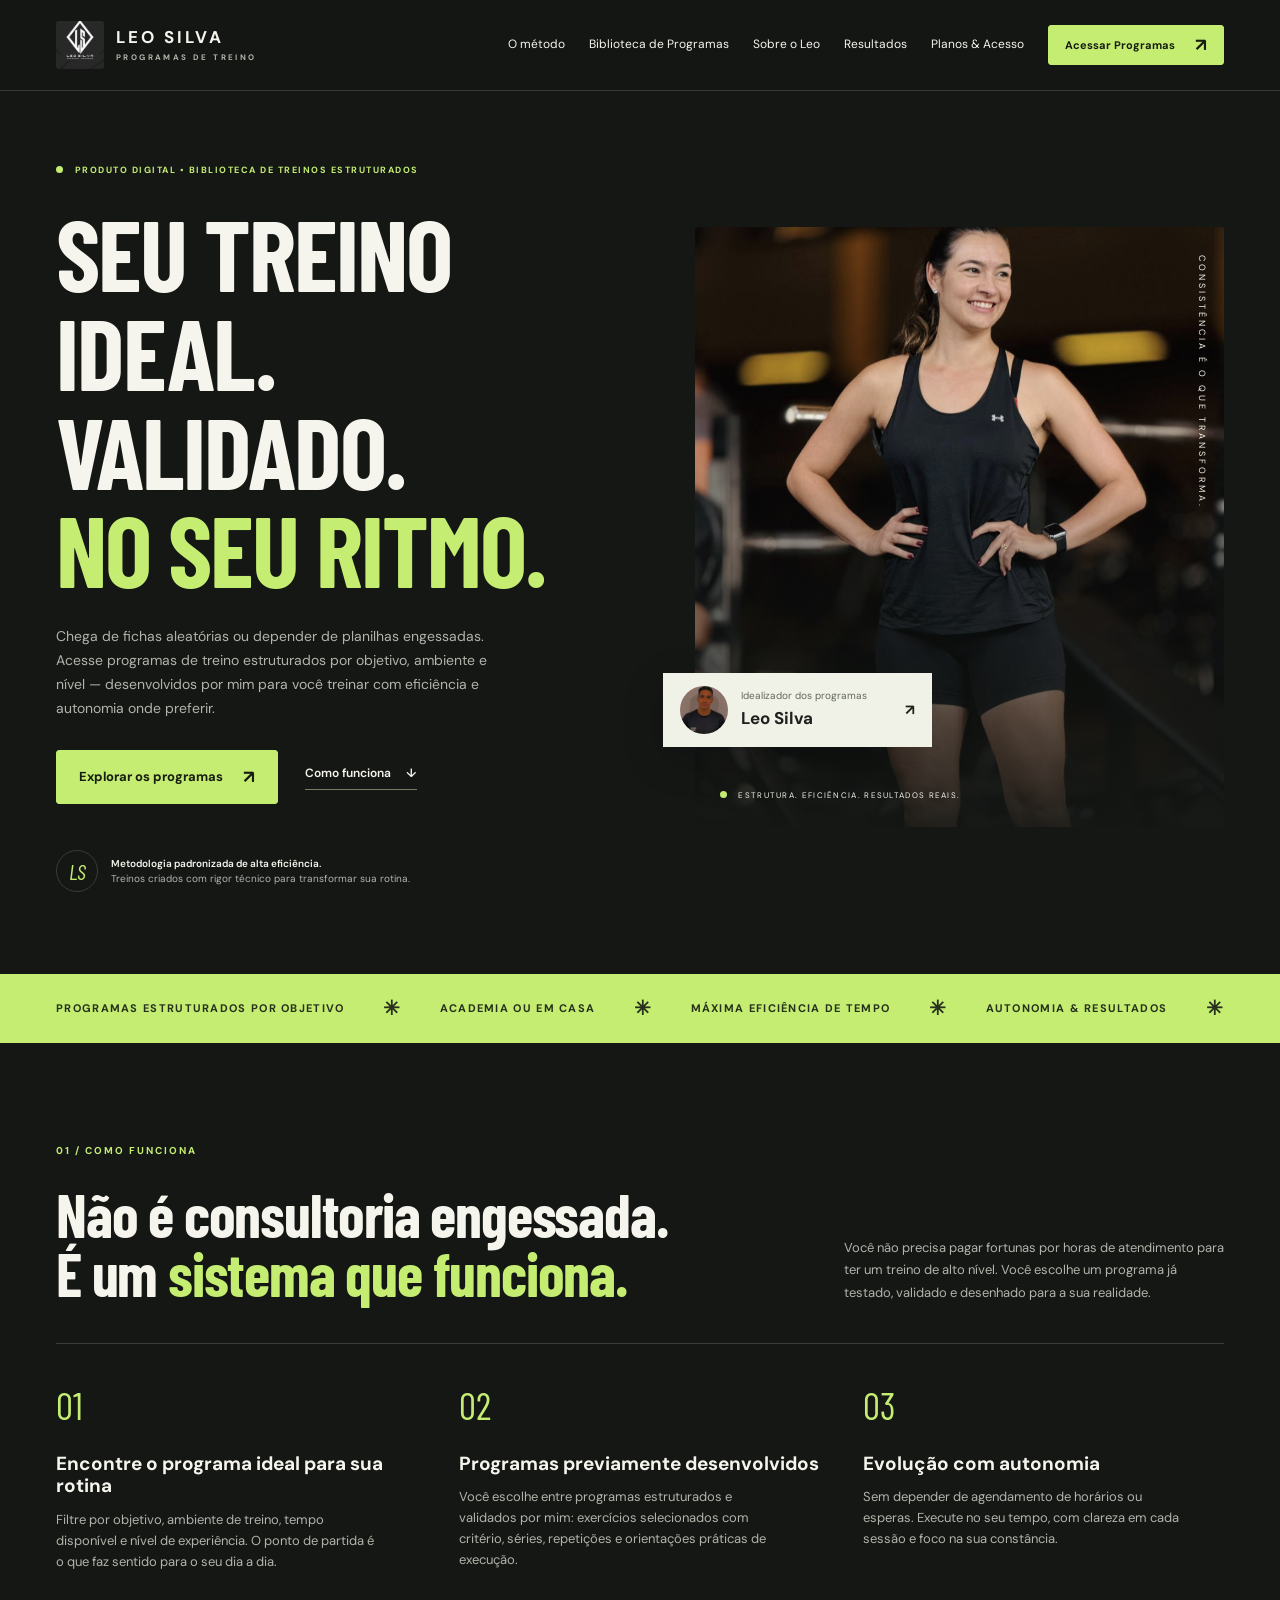
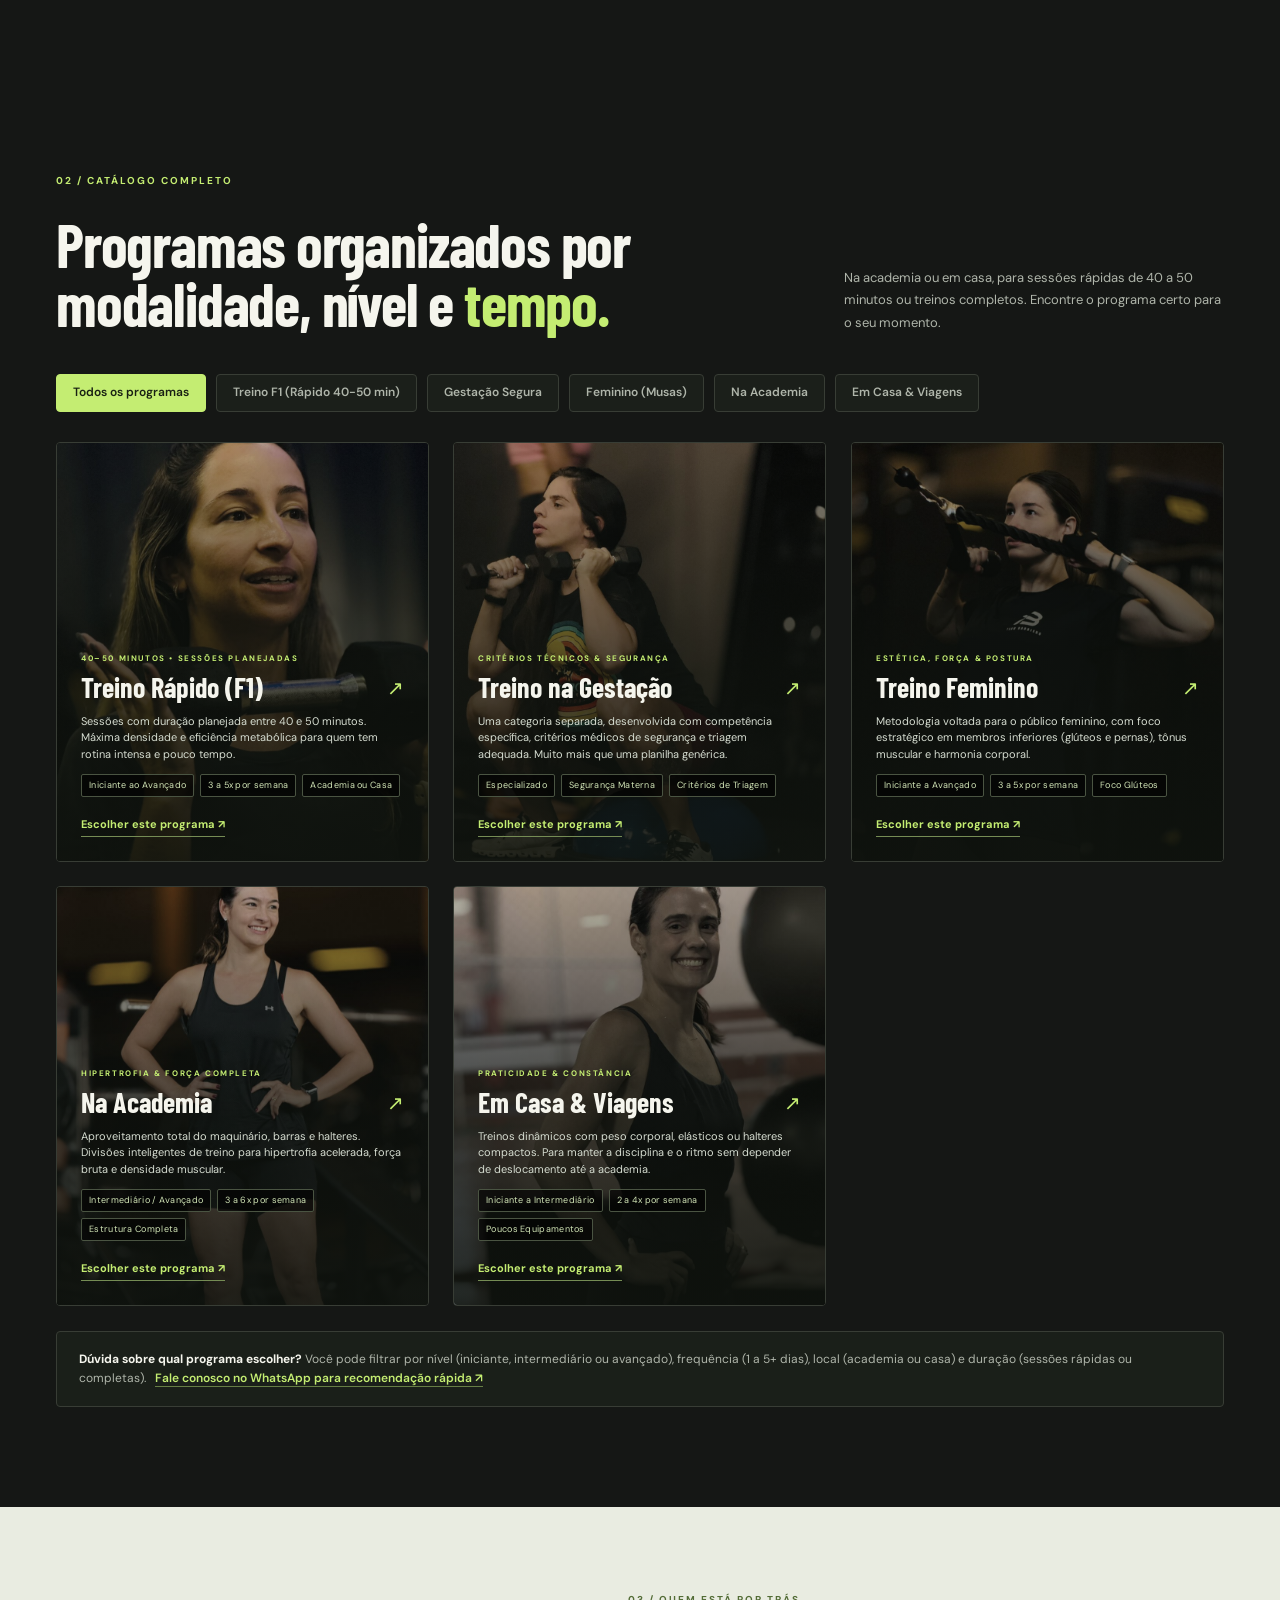
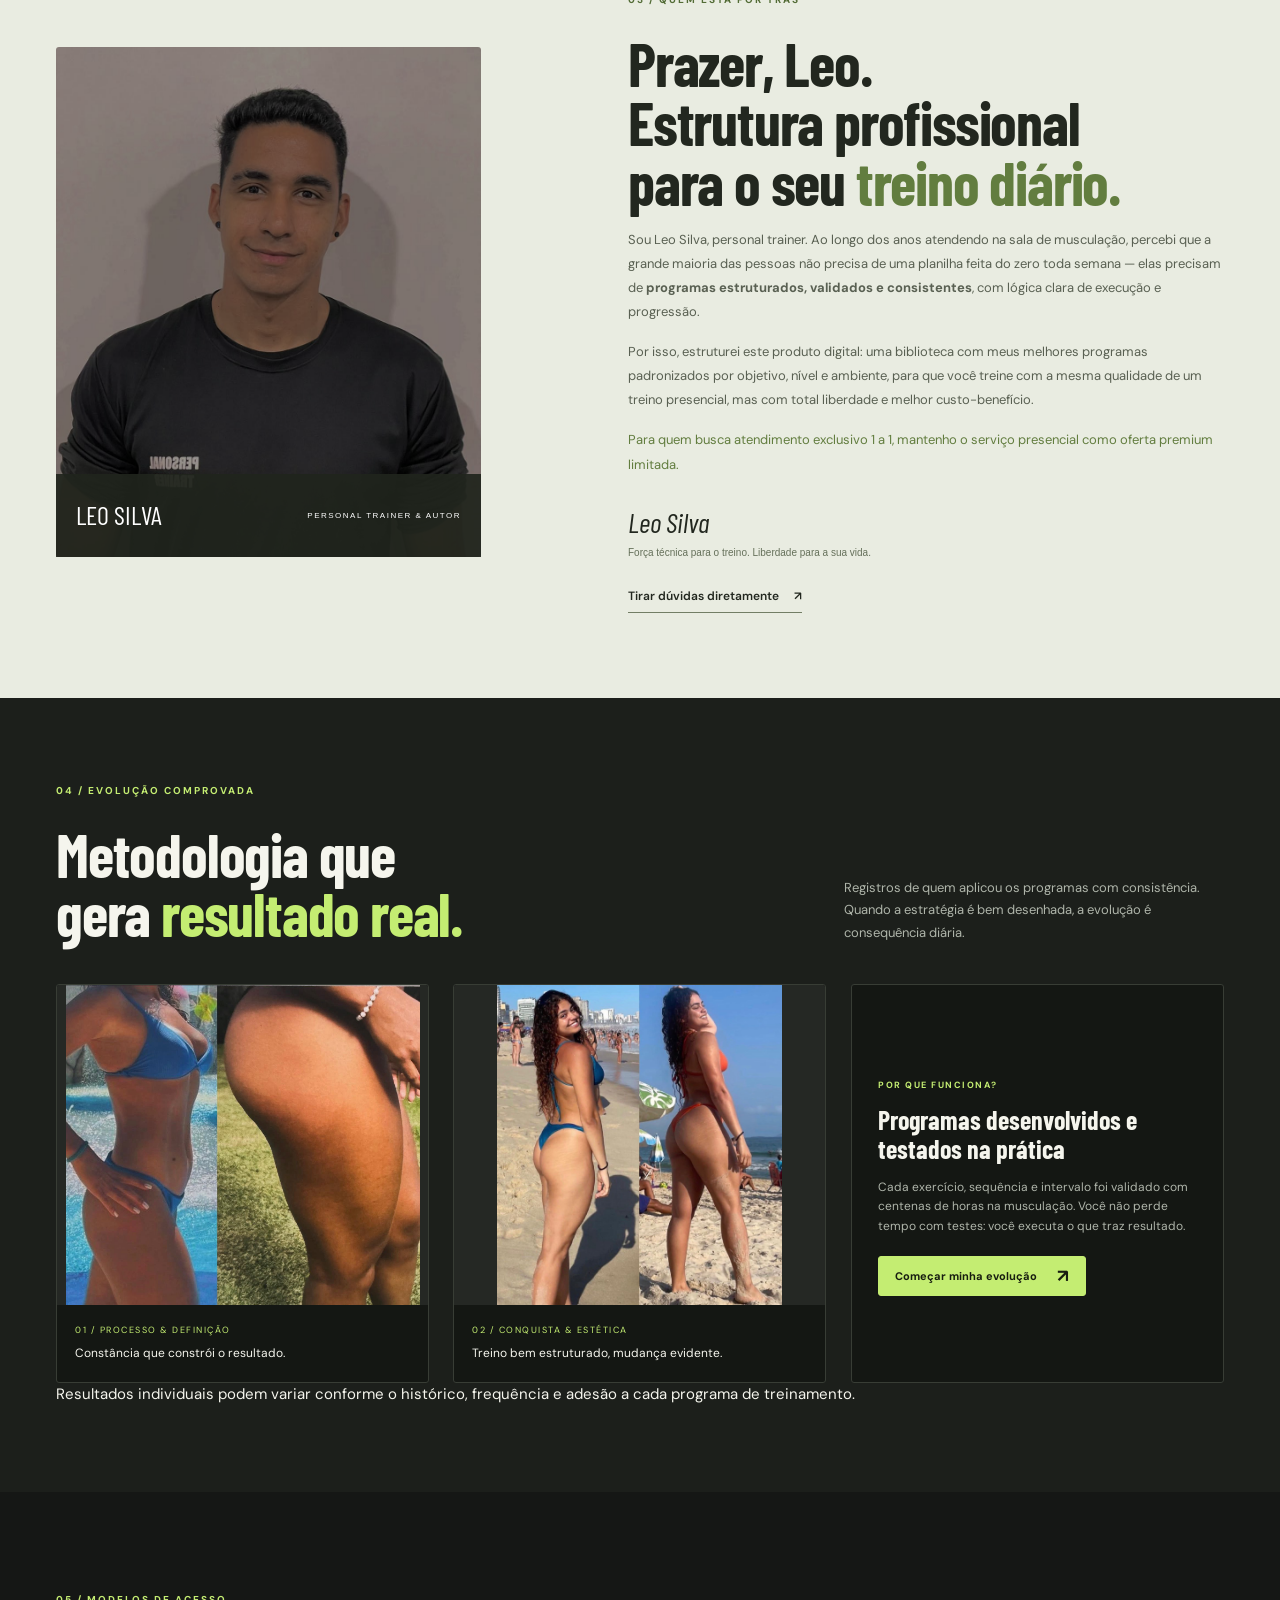
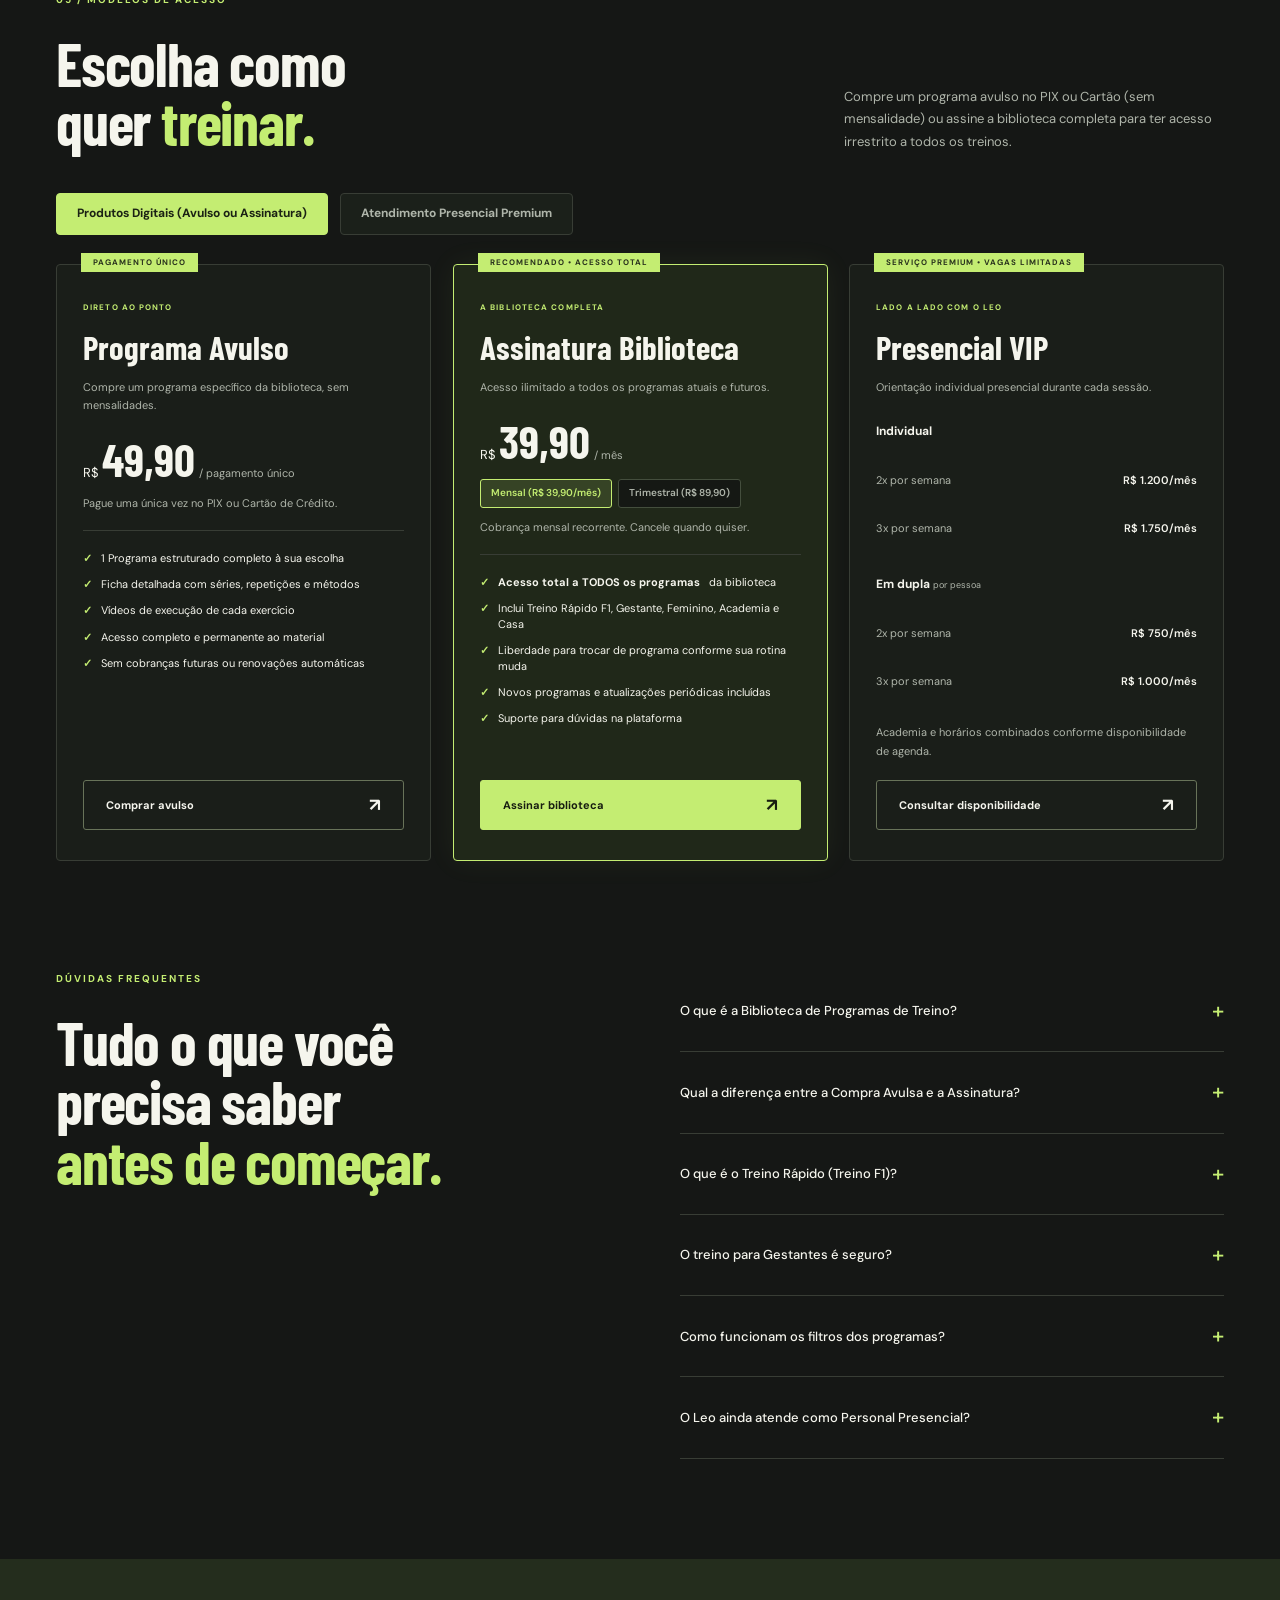
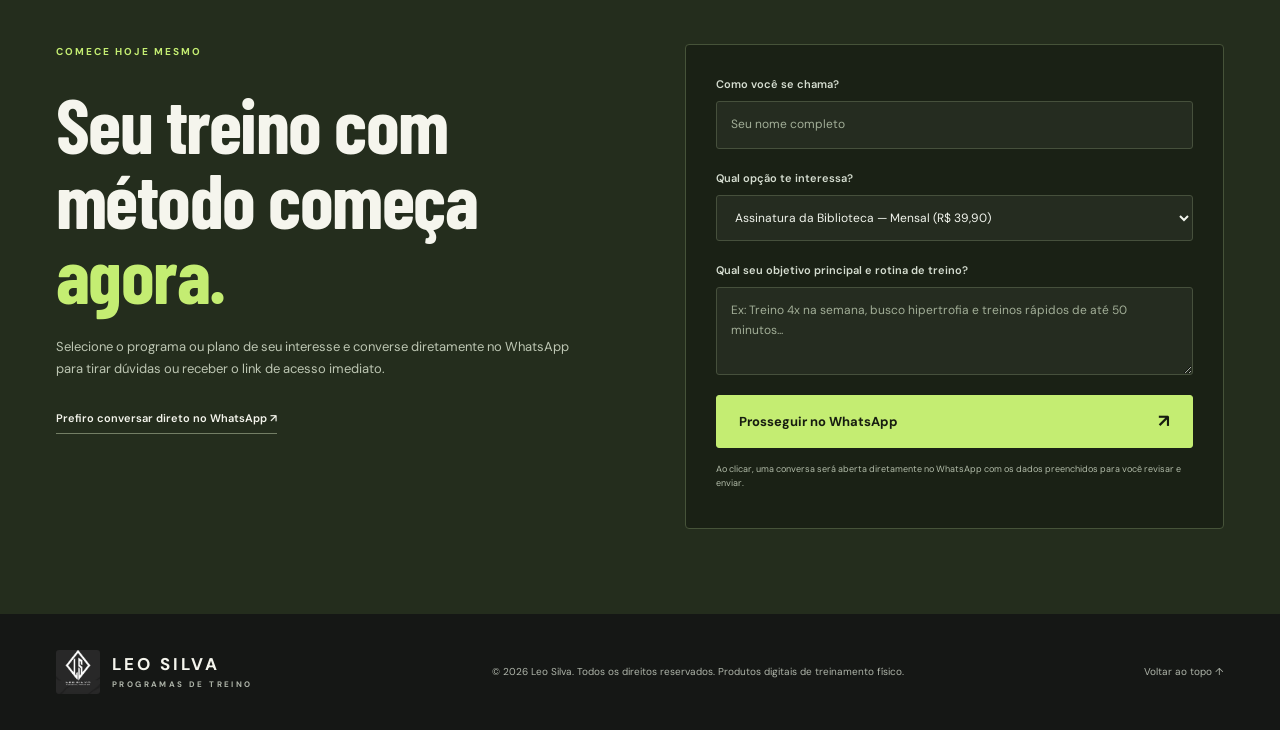
==== commit 897a4f0a: "Add files via upload" ====
--- a/index.html
+++ b/index.html
@@ -2,31 +2,400 @@
 <html lang="pt-BR">
 <head>
   <meta charset="UTF-8"><meta name="viewport" content="width=device-width, initial-scale=1">
-  <title>Leo Silva | Treino com propósito. Evolução de verdade.</title>
-  <meta name="description" content="Treinamento personalizado com Leo Silva. Consultoria online e personal presencial para construir força, confiança e uma rotina que funciona para você.">
+  <title>Leo Silva | Biblioteca de Programas de Treino Estruturados</title>
+  <meta name="description" content="Programas de treino estruturados por objetivo, ambiente e nível. Treine com máxima autonomia, na academia ou em casa, com a metodologia validada do personal Leo Silva.">
   <meta name="theme-color" content="#151715">
-  <meta property="og:title" content="Leo Silva • Personal Trainer"><meta property="og:description" content="Seu objetivo. Nosso plano. Sua evolução."><meta property="og:type" content="website"><meta property="og:locale" content="pt_BR"><meta property="og:image" content="image/logo.jpeg">
+  <meta property="og:title" content="Leo Silva • Biblioteca de Treinos Estruturados">
+  <meta property="og:description" content="Programas de treino prontos, validados e organizados por objetivo, nível e tempo disponível. Escolha seu programa ou assine a biblioteca completa.">
+  <meta property="og:type" content="website"><meta property="og:locale" content="pt_BR"><meta property="og:image" content="image/logo.jpeg">
   <link rel="icon" href="image/logo.jpeg"><link rel="stylesheet" href="css/style.css"><script src="js/script.js" defer></script>
 </head>
 <body>
+<div class="scroll-progress" id="scrollProgress" aria-hidden="true"></div>
 <a class="skip" href="#conteudo">Pular para o conteúdo</a>
-<header class="site-header"><div class="wrap header-inner">
-  <a class="brand" href="#inicio" aria-label="Leo Silva, início"><img src="image/logo.jpeg" alt="" width="48" height="48"><span>LEO SILVA<small>PERSONAL TRAINER</small></span></a>
+<header class="site-header" id="siteHeader"><div class="wrap header-inner">
+  <a class="brand" href="#inicio" aria-label="Leo Silva, início"><img src="image/logo.jpeg" alt="" width="48" height="48"><span>LEO SILVA<small>PROGRAMAS DE TREINO</small></span></a>
   <button class="menu-toggle" aria-expanded="false" aria-controls="navigation" aria-label="Abrir menu"><span></span><span></span></button>
-  <nav id="navigation" aria-label="Menu principal"><a href="#metodo">O método</a><a href="#sobre">Sobre o Leo</a><a href="#resultados">Resultados</a><a href="#planos">Planos</a><a class="button small" href="#contato">Vamos começar <span>↗</span></a></nav>
+  <nav id="navigation" aria-label="Menu principal">
+    <a href="#metodo">O método</a>
+    <a href="#programas">Biblioteca de Programas</a>
+    <a href="#sobre">Sobre o Leo</a>
+    <a href="#resultados">Resultados</a>
+    <a href="#planos">Planos & Acesso</a>
+    <a class="button small" href="#planos">Acessar Programas <span>↗</span></a>
+  </nav>
 </div></header>
+
 <main id="conteudo">
 <section class="hero wrap" id="inicio">
-  <div class="hero-copy"><p class="eyebrow"><span class="dot"></span> CONSULTORIA ONLINE & PERSONAL PRESENCIAL</p><h1>Seu próximo<br>nível começa<br><em>com você.</em></h1><p class="intro">Treino com estratégia. Acompanhamento de verdade. Um plano feito para o seu corpo, seus objetivos e sua vida.</p><div class="hero-actions"><a class="button" href="#planos">Encontre seu plano <span>↗</span></a><a class="text-link" href="#metodo">Conheça o método <span>↓</span></a></div><div class="hero-note"><div class="mini-mark">LS</div><p><strong>Você no centro de cada treino.</strong><br>Do primeiro passo à sua próxima conquista.</p></div></div>
-  <div class="hero-visual"><img class="hero-photo" src="image/treino-na-academia.jpeg" alt="Mulher na academia, uma das modalidades de treinamento" width="960" height="1280" fetchpriority="high"><span class="vertical-label">CONSISTÊNCIA É O QUE TRANSFORMA.</span><div class="photo-caption"><span class="dot"></span> MAIS FORÇA. MAIS CONFIANÇA. MAIS VOCÊ.</div><a class="coach-chip" href="#sobre"><img src="image/perfil.jpeg" alt="Leo Silva" width="54" height="54"><span>Seu treinador<strong>Leo Silva</strong></span><b>↗</b></a></div>
-</section>
-<div class="statement" aria-label="Princípios do treinamento"><div class="wrap"><span>TREINO PERSONALIZADO</span><b>✳</b><span>ACOMPANHAMENTO PRÓXIMO</span><b>✳</b><span>EVOLUÇÃO CONTÍNUA</span><b>✳</b></div></div>
-<section class="section wrap" id="metodo"><div class="section-heading"><div><p class="eyebrow">01 / O MÉTODO</p><h2>Não é só treinar.<br>É saber <em>como evoluir.</em></h2></div><p>Seu esforço merece direção. Cada etapa conecta o que você quer conquistar com o que faz sentido para a sua rotina.</p></div><div class="steps"><article><span class="step-number">01</span><h3>Entender você</h3><p>Histórico, objetivos e disponibilidade. O ponto de partida é conhecer quem está por trás do treino.</p></article><article><span class="step-number">02</span><h3>Traçar o plano</h3><p>Treinamento individualizado, com exercícios e intensidade adaptados ao seu nível e ao seu momento.</p></article><article><span class="step-number">03</span><h3>Evoluir juntos</h3><p>Orientação, análise da execução e ajustes no caminho. Você treina com acompanhamento e propósito.</p></article></div></section>
-<section class="about-section" id="sobre"><div class="wrap about-grid"><div class="portrait"><img src="image/perfil.jpeg" alt="Leo Silva, personal trainer" width="960" height="1280" loading="lazy"><div class="portrait-label">LEO SILVA <span>SEU PERSONAL TRAINER</span></div></div><div class="about-copy"><p class="eyebrow">02 / QUEM VAI COM VOCÊ</p><h2>Prazer, Leo.<br>Seu objetivo também<br>é <em>meu compromisso.</em></h2><p>Sou Leo Silva, personal trainer. Meu trabalho é ajudar você a construir um corpo mais forte, definido e saudável, sem deixar de lado a autoestima e a qualidade de vida.</p><p>Acredito em um treinamento que respeita sua individualidade. Mais do que uma sequência de exercícios, você precisa de estratégia, constância e alguém que acompanhe sua evolução.</p><div class="signature">Leo Silva<span>Força para o treino. Confiança para a vida.</span></div><a class="text-link" href="#contato">Converse comigo <span>↗</span></a></div></div></section>
-<section class="section wrap" id="modalidades"><div class="section-heading"><div><p class="eyebrow">03 / DO SEU JEITO</p><h2>O treino se adapta.<br><em>Você avança.</em></h2></div><p>Na academia ou em casa, começando agora ou buscando um novo desafio. Existe um caminho para o seu momento.</p></div><div class="modalities"><a href="#planos" class="modality"><img src="image/treino-na-academia.jpeg" alt="Treinamento na academia" loading="lazy" width="960" height="1280"><div><span>ESTRUTURA & INTENSIDADE</span><h3>Na academia <b>↗</b></h3></div></a><a href="#planos" class="modality"><img src="image/treino-em-casa.jpeg" alt="Modalidade de treino em casa" loading="lazy" width="960" height="1280"><div><span>PRATICIDADE & CONSTÂNCIA</span><h3>Em casa <b>↗</b></h3></div></a><a href="#contato" class="modality"><img src="image/treino-das-musas.jpeg" alt="Modalidade de treinamento feminino" loading="lazy" width="960" height="1280"><div><span>FORÇA & AUTOESTIMA</span><h3>Treino feminino <b>↗</b></h3></div></a></div></section>
-<section class="results-section" id="resultados"><div class="wrap"><div class="section-heading"><div><p class="eyebrow">04 / CADA EVOLUÇÃO IMPORTA</p><h2>Dedicação que<br>se torna <em>conquista.</em></h2></div><p>Registros de evolução do acompanhamento. Por trás de cada imagem, uma rotina construída dia após dia.</p></div><div class="results"><figure><img src="image/resul-1.jpeg" alt="Registro comparativo de evolução de aluno, fornecido por Leo Silva" loading="lazy"><figcaption><span>01 / EVOLUÇÃO</span>Constância que faz diferença.</figcaption></figure><figure><img src="image/resul-2.jpeg" alt="Segundo registro comparativo de evolução de aluno" loading="lazy"><figcaption><span>02 / PROCESSO</span>Um passo de cada vez.</figcaption></figure><figure><img src="image/resul-3.jpeg" alt="Terceiro registro comparativo de evolução de aluno" loading="lazy"><figcaption><span>03 / CONQUISTA</span>Seu esforço, sua história.</figcaption></figure></div><p class="fine-print">Resultados individuais variam conforme o histórico, a rotina e a adesão de cada pessoa.</p></div></section>
-<section class="section wrap" id="planos"><div class="section-heading"><div><p class="eyebrow">05 / INVISTA EM VOCÊ</p><h2>Seu objetivo.<br><em>Seu próximo passo.</em></h2></div><p>Escolha como quer ser acompanhado. Na consultoria online, seu treino vai com você. No presencial, estamos lado a lado.</p></div><div class="plan-toolbar"><h3>Consultoria online</h3><div class="segmented" role="group" aria-label="Tabela de planos"><button aria-pressed="true" data-audience="Mulheres">Mulheres</button><button aria-pressed="false" data-audience="Homens">Homens</button></div></div><div class="plans"><article class="plan"><p class="eyebrow">UM PASSO PARA COMEÇAR</p><h3>Mensal</h3><p>Flexibilidade para entrar no ritmo.</p><div class="price">R$ <strong id="monthly">49,90</strong><span>/ mês</span></div><p class="billing">Cobrança mensal recorrente.</p><ul><li>Treinamento personalizado</li><li>Acesso às modalidades de treino</li><li>Orientação e esclarecimento de dúvidas</li><li>1 consulta online com nutricionista parceira</li></ul><a href="#contato" class="button outline" data-plan="Mensal">Quero o mensal <span>↗</span></a></article><article class="plan featured"><span class="plan-tag">MAIS TEMPO PARA EVOLUIR</span><p class="eyebrow">CONSTÂNCIA NO SEU PLANO</p><h3>Trimestral</h3><p>Três meses para construir sua rotina.</p><div class="price">R$ <strong id="quarterly">119,80</strong><span>/ trimestre</span></div><p class="billing" id="equivalent">Equivale a aproximadamente R$ 39,93 por mês.</p><ul><li>Todos os benefícios do plano mensal</li><li>Acesso contínuo durante 3 meses</li><li>Conteúdos atualizados a cada 5 semanas</li><li>Acompanhamento durante o período</li></ul><a href="#contato" class="button" data-plan="Trimestral">Quero o trimestral <span>↗</span></a></article><article class="plan in-person"><p class="eyebrow">LADO A LADO COM VOCÊ</p><h3>Presencial</h3><p>Orientação durante cada sessão.</p><div class="in-person-price"><strong>Individual</strong><span>2x/semana <b>R$ 1.200/mês</b></span><span>3x/semana <b>R$ 1.750/mês</b></span><strong>Em dupla <small>por pessoa</small></strong><span>2x/semana <b>R$ 750/mês</b></span><span>3x/semana <b>R$ 1.000/mês</b></span></div><p class="billing">Local e horários combinados no atendimento.</p><a href="#contato" class="button outline" data-plan="Presencial">Consultar disponibilidade <span>↗</span></a></article></div></section>
-<section class="faq-section wrap"><div><p class="eyebrow">SEM DÚVIDAS NO CAMINHO</p><h2>Vamos esclarecer<br><em>o próximo passo.</em></h2></div><div class="faq"><details><summary>Preciso ter experiência para começar?</summary><p>Não. O treinamento é adaptado ao seu nível, seja para começar, retomar a rotina ou buscar novos desafios.</p></details><details><summary>Como funciona a consultoria online?</summary><p>Primeiro, alinhamos seus objetivos e sua rotina. Você recebe o treinamento pelo aplicativo e conta com orientação, análise de execução em vídeo e ajustes no acompanhamento.</p></details><details><summary>Posso treinar em casa?</summary><p>Sim. Conte quais equipamentos e espaços tem disponíveis para que o planejamento considere sua realidade.</p></details><details><summary>Onde acontece o atendimento presencial?</summary><p>Local, horários e disponibilidade são combinados diretamente com o Leo pelo WhatsApp antes da contratação.</p></details><details><summary>Como escolho o melhor plano?</summary><p>Preencha o formulário abaixo com seu objetivo. O Leo ajuda você a encontrar o formato mais adequado antes de começar.</p></details></div></section>
-<section class="contact-section" id="contato"><div class="wrap contact-grid"><div><p class="eyebrow">SEU PRIMEIRO PASSO É AQUI</p><h2>A sua melhor<br>versão merece<br><em>um plano.</em></h2><p>Conte um pouco sobre você.<br>Vamos conversar sobre o seu próximo capítulo.</p><a class="text-link" href="https://wa.me/5521993912368" target="_blank" rel="noopener noreferrer">Prefiro conversar direto no WhatsApp ↗</a></div><form id="contact-form"><div class="field"><label for="name">Como você se chama?</label><input id="name" name="name" autocomplete="name" placeholder="Seu nome" required maxlength="100"></div><div class="field"><label for="interest">Qual acompanhamento te interessa?</label><select id="interest" name="interest"><option>Quero ajuda para escolher</option><option>Online Mulheres — Mensal</option><option>Online Mulheres — Trimestral</option><option>Online Homens — Mensal</option><option>Online Homens — Trimestral</option><option>Presencial</option></select></div><div class="field"><label for="goal">O que você quer conquistar?</label><textarea id="goal" name="goal" placeholder="Mais força, definição, voltar à rotina..." required maxlength="800" rows="3"></textarea></div><button class="button" type="submit">Conversar com o Leo <span>↗</span></button><p class="form-note">O WhatsApp será aberto com sua mensagem para você revisar e enviar. Seus dados não ficam armazenados neste site.</p><p id="form-status" role="status"></p></form></div></section>
-</main><footer class="wrap"><a class="brand" href="#inicio"><img src="image/logo.jpeg" alt="" width="44" height="44"><span>LEO SILVA<small>PERSONAL TRAINER</small></span></a><p>© 2026 Leo Silva. Todos os direitos reservados.</p><a href="#inicio">Voltar ao topo ↑</a></footer>
-</body></html>
+  <div class="hero-copy reveal">
+    <p class="eyebrow"><span class="dot"></span> PRODUTO DIGITAL • BIBLIOTECA DE TREINOS ESTRUTURADOS</p>
+    <h1>Seu treino ideal.<br>Validado.<br><em>No seu ritmo.</em></h1>
+    <p class="intro">Chega de fichas aleatórias ou depender de planilhas engessadas. Acesse programas de treino estruturados por objetivo, ambiente e nível — desenvolvidos por mim para você treinar com eficiência e autonomia onde preferir.</p>
+    <div class="hero-actions">
+      <a class="button" href="#programas">Explorar os programas <span>↗</span></a>
+      <a class="text-link" href="#metodo">Como funciona <span>↓</span></a>
+    </div>
+    <div class="hero-note">
+      <div class="mini-mark">LS</div>
+      <p><strong>Metodologia padronizada de alta eficiência.</strong><br>Treinos criados com rigor técnico para transformar sua rotina.</p>
+    </div>
+  </div>
+  <div class="hero-visual reveal reveal-scale reveal-delay-2">
+    <img class="hero-photo" src="image/treino-na-academia.jpeg" alt="Treinamento com programas estruturados" width="960" height="1280" fetchpriority="high">
+    <span class="vertical-label">CONSISTÊNCIA É O QUE TRANSFORMA.</span>
+    <div class="photo-caption"><span class="dot"></span> ESTRUTURA. EFICIÊNCIA. RESULTADOS REAIS.</div>
+    <a class="coach-chip" href="#sobre">
+      <img src="image/perfil.jpeg" alt="Leo Silva" width="54" height="54">
+      <span>Idealizador dos programas<strong>Leo Silva</strong></span><b>↗</b>
+    </a>
+  </div>
+</section>
+
+<div class="statement reveal" aria-label="Pilares do produto digital">
+  <div class="wrap">
+    <span>PROGRAMAS ESTRUTURADOS POR OBJETIVO</span><b>✳</b>
+    <span>ACADEMIA OU EM CASA</span><b>✳</b>
+    <span>MÁXIMA EFICIÊNCIA DE TEMPO</span><b>✳</b>
+    <span>AUTONOMIA & RESULTADOS</span><b>✳</b>
+  </div>
+</div>
+
+<section class="section wrap" id="metodo">
+  <div class="section-heading reveal">
+    <div>
+      <p class="eyebrow">01 / COMO FUNCIONA</p>
+      <h2>Não é consultoria engessada.<br>É um <em>sistema que funciona.</em></h2>
+    </div>
+    <p>Você não precisa pagar fortunas por horas de atendimento para ter um treino de alto nível. Você escolhe um programa já testado, validado e desenhado para a sua realidade.</p>
+  </div>
+  <div class="steps">
+    <article class="reveal reveal-delay-1">
+      <span class="step-number">01</span>
+      <h3>Encontre o programa ideal para sua rotina</h3>
+      <p>Filtre por objetivo, ambiente de treino, tempo disponível e nível de experiência. O ponto de partida é o que faz sentido para o seu dia a dia.</p>
+    </article>
+    <article class="reveal reveal-delay-2">
+      <span class="step-number">02</span>
+      <h3>Programas previamente desenvolvidos</h3>
+      <p>Você escolhe entre programas estruturados e validados por mim: exercícios selecionados com critério, séries, repetições e orientações práticas de execução.</p>
+    </article>
+    <article class="reveal reveal-delay-3">
+      <span class="step-number">03</span>
+      <h3>Evolução com autonomia</h3>
+      <p>Sem depender de agendamento de horários ou esperas. Execute no seu tempo, com clareza em cada sessão e foco na sua constância.</p>
+    </article>
+  </div>
+</section>
+
+<section class="section wrap" id="programas">
+  <div class="section-heading reveal">
+    <div>
+      <p class="eyebrow">02 / CATÁLOGO COMPLETO</p>
+      <h2>Programas organizados por<br>modalidade, nível e <em>tempo.</em></h2>
+    </div>
+    <p>Na academia ou em casa, para sessões rápidas de 40 a 50 minutos ou treinos completos. Encontre o programa certo para o seu momento.</p>
+  </div>
+
+  <div class="catalog-filters reveal" role="group" aria-label="Filtrar catálogo de programas">
+    <button class="filter-chip active" data-filter="all">Todos os programas</button>
+    <button class="filter-chip" data-filter="f1">Treino F1 (Rápido 40-50 min)</button>
+    <button class="filter-chip" data-filter="gestante">Gestação Segura</button>
+    <button class="filter-chip" data-filter="feminino">Feminino (Musas)</button>
+    <button class="filter-chip" data-filter="academia">Na Academia</button>
+    <button class="filter-chip" data-filter="casa">Em Casa & Viagens</button>
+  </div>
+
+  <div class="modalities">
+    <!-- Card 1: Treino Rápido F1 -->
+    <article class="modality reveal reveal-delay-1" data-category="f1">
+      <img src="image/treinor1.jpeg" alt="Treino Rápido F1" loading="lazy" width="960" height="1280">
+      <div>
+        <span class="modality-tag">40–50 MINUTOS • SESSÕES PLANEJADAS</span>
+        <h3>Treino Rápido (F1) <b>↗</b></h3>
+        <p class="modality-desc">Sessões com duração planejada entre 40 e 50 minutos. Máxima densidade e eficiência metabólica para quem tem rotina intensa e pouco tempo.</p>
+        <div class="modality-badges">
+          <span>Iniciante ao Avançado</span>
+          <span>3 a 5x por semana</span>
+          <span>Academia ou Casa</span>
+        </div>
+        <a href="#planos" class="modality-action" data-program-pick="Treino Rápido F1">Escolher este programa ↗</a>
+      </div>
+    </article>
+
+    <!-- Card 2: Gestação -->
+    <article class="modality reveal reveal-delay-2" data-category="gestante">
+      <img src="image/treino-gestante.jpeg" alt="Treinamento durante a gestação" loading="lazy" width="960" height="1280">
+      <div>
+        <span class="modality-tag">CRITÉRIOS TÉCNICOS & SEGURANÇA</span>
+        <h3>Treino na Gestação <b>↗</b></h3>
+        <p class="modality-desc">Uma categoria separada, desenvolvida com competência específica, critérios médicos de segurança e triagem adequada. Muito mais que uma planilha genérica.</p>
+        <div class="modality-badges">
+          <span>Especializado</span>
+          <span>Segurança Materna</span>
+          <span>Critérios de Triagem</span>
+        </div>
+        <a href="#planos" class="modality-action" data-program-pick="Treinamento na Gestação">Escolher este programa ↗</a>
+      </div>
+    </article>
+
+    <!-- Card 3: Feminino Musas -->
+    <article class="modality reveal reveal-delay-3" data-category="feminino">
+      <img src="image/treino-das-musas.jpeg" alt="Treinamento Feminino com foco em glúteos e definição" loading="lazy" width="960" height="1280">
+      <div>
+        <span class="modality-tag">ESTÉTICA, FORÇA & POSTURA</span>
+        <h3>Treino Feminino <b>↗</b></h3>
+        <p class="modality-desc">Metodologia voltada para o público feminino, com foco estratégico em membros inferiores (glúteos e pernas), tônus muscular e harmonia corporal.</p>
+        <div class="modality-badges">
+          <span>Iniciante a Avançado</span>
+          <span>3 a 5x por semana</span>
+          <span>Foco Glúteos</span>
+        </div>
+        <a href="#planos" class="modality-action" data-program-pick="Treino Feminino Musas">Escolher este programa ↗</a>
+      </div>
+    </article>
+
+    <!-- Card 4: Academia Completa -->
+    <article class="modality reveal reveal-delay-1" data-category="academia">
+      <img src="image/treino-na-academia.jpeg" alt="Treinamento completo na academia" loading="lazy" width="960" height="1280">
+      <div>
+        <span class="modality-tag">HIPERTROFIA & FORÇA COMPLETA</span>
+        <h3>Na Academia <b>↗</b></h3>
+        <p class="modality-desc">Aproveitamento total do maquinário, barras e halteres. Divisões inteligentes de treino para hipertrofia acelerada, força bruta e densidade muscular.</p>
+        <div class="modality-badges">
+          <span>Intermediário / Avançado</span>
+          <span>3 a 6x por semana</span>
+          <span>Estrutura Completa</span>
+        </div>
+        <a href="#planos" class="modality-action" data-program-pick="Treino na Academia">Escolher este programa ↗</a>
+      </div>
+    </article>
+
+    <!-- Card 5: Em Casa / Poucos Equipamentos -->
+    <article class="modality reveal reveal-delay-2" data-category="casa">
+      <img src="image/treino-em-casa.jpeg" alt="Modalidade de treino em casa e poucos equipamentos" loading="lazy" width="960" height="1280">
+      <div>
+        <span class="modality-tag">PRATICIDADE & CONSTÂNCIA</span>
+        <h3>Em Casa & Viagens <b>↗</b></h3>
+        <p class="modality-desc">Treinos dinâmicos com peso corporal, elásticos ou halteres compactos. Para manter a disciplina e o ritmo sem depender de deslocamento até a academia.</p>
+        <div class="modality-badges">
+          <span>Iniciante a Intermediário</span>
+          <span>2 a 4x por semana</span>
+          <span>Poucos Equipamentos</span>
+        </div>
+        <a href="#planos" class="modality-action" data-program-pick="Treino em Casa">Escolher este programa ↗</a>
+      </div>
+    </article>
+  </div>
+
+  <div class="filter-guide reveal">
+    <p><strong>Dúvida sobre qual programa escolher?</strong> Você pode filtrar por nível (iniciante, intermediário ou avançado), frequência (1 a 5+ dias), local (academia ou casa) e duração (sessões rápidas ou completas). <a href="#contato">Fale conosco no WhatsApp para recomendação rápida ↗</a></p>
+  </div>
+</section>
+
+<section class="about-section" id="sobre">
+  <div class="wrap about-grid">
+    <div class="portrait reveal reveal-scale">
+      <img src="image/perfil.jpeg" alt="Leo Silva, personal trainer" width="960" height="1280" loading="lazy">
+      <div class="portrait-label">LEO SILVA <span>PERSONAL TRAINER & AUTOR</span></div>
+    </div>
+    <div class="about-copy reveal reveal-delay-1">
+      <p class="eyebrow">03 / QUEM ESTÁ POR TRÁS</p>
+      <h2>Prazer, Leo.<br>Estrutura profissional<br>para o seu <em>treino diário.</em></h2>
+      <p>Sou Leo Silva, personal trainer. Ao longo dos anos atendendo na sala de musculação, percebi que a grande maioria das pessoas não precisa de uma planilha feita do zero toda semana — elas precisam de <strong>programas estruturados, validados e consistentes</strong>, com lógica clara de execução e progressão.</p>
+      <p>Por isso, estruturei este produto digital: uma biblioteca com meus melhores programas padronizados por objetivo, nível e ambiente, para que você treine com a mesma qualidade de um treino presencial, mas com total liberdade e melhor custo-benefício.</p>
+      <p><em>Para quem busca atendimento exclusivo 1 a 1, mantenho o serviço presencial como oferta premium limitada.</em></p>
+      <div class="signature">Leo Silva<span>Força técnica para o treino. Liberdade para a sua vida.</span></div>
+      <a class="text-link" href="#contato">Tirar dúvidas diretamente <span>↗</span></a>
+    </div>
+  </div>
+</section>
+
+<section class="results-section" id="resultados">
+  <div class="wrap">
+    <div class="section-heading reveal">
+      <div>
+        <p class="eyebrow">04 / EVOLUÇÃO COMPROVADA</p>
+        <h2>Metodologia que<br>gera <em>resultado real.</em></h2>
+      </div>
+      <p>Registros de quem aplicou os programas com consistência. Quando a estratégia é bem desenhada, a evolução é consequência diária.</p>
+    </div>
+    <div class="results">
+      <figure class="reveal reveal-delay-1">
+        <img src="image/resul-2.jpeg" alt="Registro comparativo de evolução com o método Leo Silva" loading="lazy">
+        <figcaption><span>01 / PROCESSO & DEFINIÇÃO</span>Constância que constrói o resultado.</figcaption>
+      </figure>
+      <figure class="reveal reveal-delay-2">
+        <img src="image/resul-3.jpeg" alt="Registro comparativo de evolução corporal e ganho de tônus" loading="lazy">
+        <figcaption><span>02 / CONQUISTA & ESTÉTICA</span>Treino bem estruturado, mudança evidente.</figcaption>
+      </figure>
+      <div class="results-highlight reveal reveal-delay-3">
+        <div class="highlight-inner">
+          <span class="highlight-tag">POR QUE FUNCIONA?</span>
+          <h3>Programas desenvolvidos e testados na prática</h3>
+          <p>Cada exercício, sequência e intervalo foi validado com centenas de horas na musculação. Você não perde tempo com testes: você executa o que traz resultado.</p>
+          <a class="button small" href="#planos">Começar minha evolução <span>↗</span></a>
+        </div>
+      </div>
+    </div>
+    <p class="fine-print reveal">Resultados individuais podem variar conforme o histórico, frequência e adesão a cada programa de treinamento.</p>
+  </div>
+</section>
+
+<section class="section wrap" id="planos">
+  <div class="section-heading reveal">
+    <div>
+      <p class="eyebrow">05 / MODELOS DE ACESSO</p>
+      <h2>Escolha como<br>quer <em>treinar.</em></h2>
+    </div>
+    <p>Compre um programa avulso no PIX ou Cartão (sem mensalidade) ou assine a biblioteca completa para ter acesso irrestrito a todos os treinos.</p>
+  </div>
+
+  <div class="plans-model-selector reveal" role="group" aria-label="Alternar modalidade de compra">
+    <button class="model-tab active" data-model="digital">Produtos Digitais (Avulso ou Assinatura)</button>
+    <button class="model-tab" data-model="presencial">Atendimento Presencial Premium</button>
+  </div>
+
+  <div class="plans" id="digital-plans">
+    <!-- Card 1: Compra Avulsa -->
+    <article class="plan reveal reveal-delay-1">
+      <span class="plan-tag">PAGAMENTO ÚNICO</span>
+      <p class="eyebrow">DIRETO AO PONTO</p>
+      <h3>Programa Avulso</h3>
+      <p>Compre um programa específico da biblioteca, sem mensalidades.</p>
+      <div class="price">R$ <strong>49,90</strong><span>/ pagamento único</span></div>
+      <p class="billing">Pague uma única vez no PIX ou Cartão de Crédito.</p>
+      <ul>
+        <li>1 Programa estruturado completo à sua escolha</li>
+        <li>Ficha detalhada com séries, repetições e métodos</li>
+        <li>Vídeos de execução de cada exercício</li>
+        <li>Acesso completo e permanente ao material</li>
+        <li>Sem cobranças futuras ou renovações automáticas</li>
+      </ul>
+      <a href="#contato" class="button outline" data-plan="Programa Avulso (R$ 49,90)">Comprar avulso <span>↗</span></a>
+    </article>
+
+    <!-- Card 2: Assinatura da Biblioteca (Destaque) -->
+    <article class="plan featured reveal reveal-delay-2">
+      <span class="plan-tag">RECOMENDADO • ACESSO TOTAL</span>
+      <p class="eyebrow">A BIBLIOTECA COMPLETA</p>
+      <h3>Assinatura Biblioteca</h3>
+      <p>Acesso ilimitado a todos os programas atuais e futuros.</p>
+      <div class="price">R$ <strong id="lib-price">39,90</strong><span id="lib-period">/ mês</span></div>
+      <div class="plan-period-toggle">
+        <button class="period-btn active" data-period="monthly">Mensal (R$ 39,90/mês)</button>
+        <button class="period-btn" data-period="quarterly">Trimestral (R$ 89,90)</button>
+      </div>
+      <p class="billing" id="lib-billing-note">Cobrança mensal recorrente. Cancele quando quiser.</p>
+      <ul>
+        <li><strong>Acesso total a TODOS os programas</strong> da biblioteca</li>
+        <li>Inclui Treino Rápido F1, Gestante, Feminino, Academia e Casa</li>
+        <li>Liberdade para trocar de programa conforme sua rotina muda</li>
+        <li>Novos programas e atualizações periódicas incluídas</li>
+        <li>Suporte para dúvidas na plataforma</li>
+      </ul>
+      <a href="#contato" class="button" data-plan="Assinatura Biblioteca (Mensal R$ 39,90)" id="lib-cta">Assinar biblioteca <span>↗</span></a>
+    </article>
+
+    <!-- Card 3: Presencial Premium -->
+    <article class="plan in-person reveal reveal-delay-3">
+      <span class="plan-tag">SERVIÇO PREMIUM • VAGAS LIMITADAS</span>
+      <p class="eyebrow">LADO A LADO COM O LEO</p>
+      <h3>Presencial VIP</h3>
+      <p>Orientação individual presencial durante cada sessão.</p>
+      <div class="in-person-price">
+        <strong>Individual</strong>
+        <span>2x por semana <b>R$ 1.200/mês</b></span>
+        <span>3x por semana <b>R$ 1.750/mês</b></span>
+        <strong>Em dupla <small>por pessoa</small></strong>
+        <span>2x por semana <b>R$ 750/mês</b></span>
+        <span>3x por semana <b>R$ 1.000/mês</b></span>
+      </div>
+      <p class="billing">Academia e horários combinados conforme disponibilidade de agenda.</p>
+      <a href="#contato" class="button outline" data-plan="Presencial VIP">Consultar disponibilidade <span>↗</span></a>
+    </article>
+  </div>
+</section>
+
+<section class="faq-section wrap">
+  <div class="reveal">
+    <p class="eyebrow">DÚVIDAS FREQUENTES</p>
+    <h2>Tudo o que você<br>precisa saber<br><em>antes de começar.</em></h2>
+  </div>
+  <div class="faq reveal reveal-delay-1">
+    <details>
+      <summary>O que é a Biblioteca de Programas de Treino?</summary>
+      <p>É um produto digital que reúne programas de treino completos e padronizados, elaborados pelo personal Leo Silva. Cada programa é focado em um objetivo, ambiente (academia ou casa) e nível de experiência. Você escolhe o treino pronto e validado, com vídeos e orientações, sem precisar esperar dias por uma planilha individual.</p>
+    </details>
+    <details>
+      <summary>Qual a diferença entre a Compra Avulsa e a Assinatura?</summary>
+      <p>Na <strong>Compra Avulsa</strong>, você paga uma única vez (via PIX ou cartão) e adquire 1 programa específico, sem mensalidades. Na <strong>Assinatura da Biblioteca</strong>, você tem acesso irrestrito a todos os programas do catálogo (F1, Gestante, Feminino, Academia, Casa) e a todos os novos treinos lançados, podendo trocar de programa sempre que sua rotina mudar.</p>
+    </details>
+    <details>
+      <summary>O que é o Treino Rápido (Treino F1)?</summary>
+      <p>É uma categoria com sessões planejadas para durar entre 40 e 50 minutos. Utiliza métodos avançados de densidade de treino para gerar o máximo de estímulo hipertrófico e queima calórica sem desperdiçar nenhum minuto. Ideal para quem tem rotina corrida.</p>
+    </details>
+    <details>
+      <summary>O treino para Gestantes é seguro?</summary>
+      <p>Sim. É uma categoria desenvolvida com competência técnica especializada, critérios rigorosos de segurança e triagem prévia para respeitar as particularidades de cada trimestre gestacional. Não se trata de uma ficha genérica adaptada, mas de um programa pensado exclusivamente para a saúde da mãe e do bebê.</p>
+    </details>
+    <details>
+      <summary>Como funcionam os filtros dos programas?</summary>
+      <p>Cada programa informa com clareza: o nível recomendado (iniciante, intermediário ou avançado), a frequência semanal (de 1 a 5+ dias), o local necessário (academia completa, poucos equipamentos ou peso corporal) e a duração média das sessões. Assim, você sempre sabe exatamente o que esperar.</p>
+    </details>
+    <details>
+      <summary>O Leo ainda atende como Personal Presencial?</summary>
+      <p>Sim. O atendimento presencial é o serviço exclusivo e premium do Leo Silva, voltado para quem deseja acompanhamento 1 a 1 na sala de musculação. As vagas são restritas e dependem de horários disponíveis.</p>
+    </details>
+  </div>
+</section>
+
+<section class="contact-section" id="contato">
+  <div class="wrap contact-grid">
+    <div class="reveal">
+      <p class="eyebrow">COMECE HOJE MESMO</p>
+      <h2>Seu treino com<br>método começa<br><em>agora.</em></h2>
+      <p>Selecione o programa ou plano de seu interesse e converse diretamente no WhatsApp para tirar dúvidas ou receber o link de acesso imediato.</p>
+      <a class="text-link" href="https://wa.me/5521993912368" target="_blank" rel="noopener noreferrer">Prefiro conversar direto no WhatsApp ↗</a>
+    </div>
+    <form id="contact-form" class="reveal reveal-delay-1">
+      <div class="field">
+        <label for="name">Como você se chama?</label>
+        <input id="name" name="name" autocomplete="name" placeholder="Seu nome completo" required maxlength="100">
+      </div>
+      <div class="field">
+        <label for="interest">Qual opção te interessa?</label>
+        <select id="interest" name="interest">
+          <option value="Assinatura Biblioteca (Mensal R$ 39,90)">Assinatura da Biblioteca — Mensal (R$ 39,90)</option>
+          <option value="Assinatura Biblioteca (Trimestral R$ 89,90)">Assinatura da Biblioteca — Trimestral (R$ 89,90)</option>
+          <option value="Programa Avulso: Treino Rápido F1">Programa Avulso: Treino Rápido F1 (40-50 min)</option>
+          <option value="Programa Avulso: Treino na Gestação">Programa Avulso: Treinamento na Gestação</option>
+          <option value="Programa Avulso: Treino Feminino Musas">Programa Avulso: Treino Feminino Musas</option>
+          <option value="Programa Avulso: Treino na Academia">Programa Avulso: Musculação na Academia</option>
+          <option value="Programa Avulso: Treino em Casa">Programa Avulso: Treino em Casa & Viagens</option>
+          <option value="Presencial VIP">Atendimento Presencial VIP (Rio de Janeiro)</option>
+          <option value="Quero ajuda para escolher meu programa">Quero ajuda para escolher o programa ideal</option>
+        </select>
+      </div>
+      <div class="field">
+        <label for="goal">Qual seu objetivo principal e rotina de treino?</label>
+        <textarea id="goal" name="goal" placeholder="Ex: Treino 4x na semana, busco hipertrofia e treinos rápidos de até 50 minutos..." required maxlength="800" rows="3"></textarea>
+      </div>
+      <button class="button" type="submit">Prosseguir no WhatsApp <span>↗</span></button>
+      <p class="form-note">Ao clicar, uma conversa será aberta diretamente no WhatsApp com os dados preenchidos para você revisar e enviar.</p>
+      <p id="form-status" role="status"></p>
+    </form>
+  </div>
+</section>
+</main>
+
+<footer class="wrap reveal">
+  <a class="brand" href="#inicio">
+    <img src="image/logo.jpeg" alt="" width="44" height="44">
+    <span>LEO SILVA<small>PROGRAMAS DE TREINO</small></span>
+  </a>
+  <p>© 2026 Leo Silva. Todos os direitos reservados. Produtos digitais de treinamento físico.</p>
+  <a href="#inicio">Voltar ao topo ↑</a>
+</footer>
+</body>
+</html>
--- a/css/style.css
+++ b/css/style.css
@@ -1,6 +1,343 @@
 @import url('https://fonts.googleapis.com/css2?family=Barlow+Condensed:wght@600;700;800&family=DM+Sans:wght@400;500;600;700&display=swap');
-:root{--bg:#151715;--panel:#1e211e;--text:#f5f5ed;--muted:#afb5aa;--accent:#c4ed72;--line:#383d35;--display:'Barlow Condensed','Arial Narrow',Impact,sans-serif}*{box-sizing:border-box}html{scroll-behavior:smooth;scroll-padding-top:100px}body{margin:0;background:var(--bg);color:var(--text);font-family:'DM Sans',Arial,sans-serif;font-size:15px;line-height:1.65}a{color:inherit;text-decoration:none}button,input,select,textarea{font:inherit}button,a,input,select,textarea{-webkit-tap-highlight-color:transparent}button{cursor:pointer}img{display:block;max-width:100%}h1,h2,h3,p,figure{margin:0}h1,h2{font-family:var(--display);font-weight:700;letter-spacing:-.02em;line-height:.99}h1{font-size:clamp(70px,7.8vw,112px);text-transform:uppercase}h2{font-size:clamp(45px,4.7vw,66px)}h3{line-height:1.2}em{font-style:normal;color:var(--accent)}.wrap{max-width:1240px;width:calc(100% - 112px);margin-inline:auto}.eyebrow{font-size:10px;font-weight:700;letter-spacing:2px;color:var(--accent);margin-bottom:25px}.dot{display:inline-block;width:7px;height:7px;border-radius:50%;background:var(--accent);margin-right:8px}.site-header{background:#151715f5;border-bottom:1px solid var(--line);position:sticky;top:0;z-index:30;backdrop-filter:blur(12px)}.header-inner{height:90px;display:flex;justify-content:space-between;align-items:center}.brand{display:flex;align-items:center;gap:12px;font-weight:700;letter-spacing:3px;font-size:17px;line-height:1.1}.brand img{object-fit:cover;border-radius:3px}.brand small{display:block;font-size:8px;letter-spacing:2.4px;margin-top:7px;color:var(--muted)}nav{display:flex;align-items:center;gap:29px;font-size:12px}nav>a:not(.button):hover{color:var(--accent)}.button{display:inline-flex;justify-content:space-between;align-items:center;gap:24px;border:1px solid var(--accent);background:var(--accent);color:#171d10;padding:16px 22px;font-weight:700;font-size:13px;border-radius:3px;transition:background .2s,transform .2s}.button:hover{background:#d7ffa0;transform:translateY(-2px)}.button span{font-size:20px;line-height:1}.button.small{padding:12px 17px;font-size:11px}.text-link{display:inline-flex;gap:17px;align-items:center;font-size:12px;font-weight:600;border-bottom:1px solid #737e65;padding-bottom:5px}.text-link:hover{color:var(--accent)}.hero{display:grid;grid-template-columns:1.14fr 1fr;min-height:700px;align-items:center;padding-block:44px 54px;gap:35px}.hero-copy{padding-block:28px}.hero .eyebrow{font-size:9px;letter-spacing:1.5px}.intro{max-width:385px;color:var(--muted);margin-top:27px;font-size:14px}.hero-actions{display:flex;align-items:center;gap:27px;margin-top:30px}.hero-note{display:flex;gap:13px;align-items:center;margin-top:46px}.mini-mark{font-family:var(--display);font-style:italic;font-size:22px;border:1px solid var(--line);width:42px;height:42px;display:grid;place-items:center;border-radius:50%;color:var(--accent)}.hero-note p{font-size:10px;color:var(--muted)}.hero-note strong{color:var(--text);font-weight:500}.hero-visual{height:600px;position:relative;background:#292c25;border-radius:3px}.hero-photo{width:100%;height:100%;object-fit:cover;object-position:50% 35%;border-radius:3px;filter:saturate(.7)}.hero-visual:after{content:'';position:absolute;inset:50% 0 0;background:linear-gradient(transparent,#141714c9);pointer-events:none}.vertical-label{position:absolute;right:15px;top:28px;writing-mode:vertical-rl;font-size:9px;letter-spacing:3px}.photo-caption{position:absolute;bottom:25px;left:25px;z-index:1;font-size:8px;letter-spacing:1.3px}.coach-chip{position:absolute;left:-32px;bottom:80px;z-index:2;background:#f0f1e7;color:#1f251d;padding:13px 17px;display:flex;align-items:center;gap:13px;box-shadow:0 12px 40px #0003}.coach-chip img{object-fit:cover;border-radius:50%;height:48px;width:48px}.coach-chip span{font-size:10px;color:#626a5b}.coach-chip strong{display:block;font-size:17px;color:#1e211e}.coach-chip b{margin-left:30px}.statement{background:var(--accent);color:#26301b;padding:19px 0}.statement .wrap{display:flex;justify-content:space-between;align-items:center;gap:20px;font-size:12px;letter-spacing:1.3px;font-weight:700}.statement b{font-size:24px}.section{padding-block:100px}.section-heading{display:flex;justify-content:space-between;align-items:flex-end;gap:50px;margin-bottom:44px}.section-heading>p{max-width:330px;color:var(--muted);font-size:13px}.steps{display:grid;grid-template-columns:repeat(3,1fr);gap:42px;border-top:1px solid var(--line);padding-top:30px}.step-number{font-family:var(--display);font-size:38px;color:var(--accent)}.steps h3{font-size:19px;margin:16px 0 12px}.steps p{color:var(--muted);font-size:13px;max-width:300px}.about-section{background:#e9ece1;color:#22271f;padding:80px 0}.about-grid{display:grid;grid-template-columns:.9fr 1.1fr;gap:85px;align-items:center}.portrait{position:relative;max-width:425px}.portrait>img{width:100%;height:510px;object-fit:cover;filter:saturate(.45)}.portrait-label{position:absolute;bottom:0;left:0;right:0;background:#20251dea;padding:20px;color:#fff;font-family:var(--display);font-size:28px;display:flex;justify-content:space-between;align-items:center}.portrait-label span{font-family:Arial,sans-serif;font-size:8px;letter-spacing:1.5px}.about-copy .eyebrow{color:#536c36}.about-copy em{color:#627d3f}.about-copy>p:not(.eyebrow){font-size:13px;line-height:1.9;color:#596052;margin-top:20px}.signature{font-family:var(--display);font-size:30px;margin:22px 0;font-style:italic}.signature span{display:block;font-family:Arial,sans-serif;font-size:10px;font-style:normal;color:#65705a}.about-copy .text-link:hover{color:#4e692c}.modalities{display:grid;grid-template-columns:repeat(3,1fr);gap:20px}.modality{position:relative;height:380px;overflow:hidden}.modality img{width:100%;height:100%;object-fit:cover;filter:saturate(.55);transition:transform .4s}.modality:hover img{transform:scale(1.04)}.modality:after{content:'';position:absolute;inset:30% 0 0;background:linear-gradient(transparent,#080e08)}.modality>div{position:absolute;z-index:1;bottom:24px;left:24px;right:24px}.modality span{font-size:8px;color:var(--accent);letter-spacing:1.7px}.modality h3{font-family:var(--display);font-size:31px;margin-top:9px;display:flex;justify-content:space-between}.modality b{font-family:Arial;font-weight:400;color:var(--accent)}.results-section{background:#1c1f1b;padding-block:85px}.results{display:grid;grid-template-columns:repeat(3,1fr);gap:24px}.results figure{background:#141713;border:1px solid var(--line)}.results img{width:100%;height:300px;object-fit:contain;background:#252824}.results figcaption{padding:20px;font-size:13px}.results figcaption span{display:block;font-size:9px;color:var(--accent);letter-spacing:1.5px;margin-bottom:7px}.fine-print{color:var(--muted);font-size:10px;margin-top:20px}.plan-toolbar{display:flex;justify-content:space-between;align-items:center;margin-bottom:25px}.plan-toolbar h3{font-size:20px}.segmented{display:flex;border:1px solid var(--line);padding:4px;border-radius:5px}.segmented button{background:transparent;color:var(--muted);border:0;padding:9px 22px;font-size:12px;border-radius:2px}.segmented button[aria-pressed=true]{background:var(--accent);color:#1f2816}.plans{display:grid;grid-template-columns:repeat(3,1fr);gap:19px}.plan{padding:30px 26px;border:1px solid var(--line);position:relative;display:flex;flex-direction:column;border-radius:4px}.plan .eyebrow{font-size:8px;letter-spacing:1.1px;margin:6px 0 16px}.plan h3{font-family:var(--display);font-size:35px}.plan>p:not(.eyebrow){font-size:11px;color:var(--muted);margin-top:12px}.price{margin-top:27px;font-size:14px;white-space:nowrap}.price strong{font-family:var(--display);font-size:49px;line-height:1}.price span{font-size:11px;color:var(--muted);margin-left:4px}.plan ul{list-style:none;padding:23px 0;margin:21px 0 25px;border-top:1px solid var(--line);font-size:11px;flex:1}.plan li{margin-bottom:13px;display:flex;gap:9px}.plan li:before{content:'✓';color:var(--accent)}.plan .button{font-size:11px;gap:10px}.outline{background:transparent;color:var(--text);border-color:#687359}.outline:hover{background:#303c25}.featured{border-color:var(--accent);background:#22291b}.plan-tag{position:absolute;top:-12px;left:24px;background:var(--accent);color:#29321d;padding:3px 12px;font-size:8px;font-weight:700;letter-spacing:1px}.in-person-price{margin-top:20px;display:grid;gap:7px;font-size:11px;flex:1}.in-person-price>strong{margin-top:6px;font-size:13px}.in-person-price small{font-size:9px;font-weight:400;color:var(--muted)}.in-person-price>span{display:flex;justify-content:space-between;color:var(--muted)}.in-person-price b{color:var(--text);font-weight:500}.in-person .button{margin-top:24px}.faq-section{display:grid;grid-template-columns:1fr 1fr;gap:80px;padding-block:10px 100px}.faq details{border-bottom:1px solid var(--line)}.faq summary{cursor:pointer;list-style:none;display:flex;align-items:center;justify-content:space-between;gap:24px;padding:22px 0;font-size:13px;font-weight:500}.faq summary::-webkit-details-marker{display:none}.faq summary:after{content:'+';color:var(--accent);font-size:22px}.faq details[open] summary:after{content:'−'}.faq details p{font-size:12px;color:var(--muted);padding-bottom:23px}.contact-section{background:#242d1d;padding:85px 0}.contact-grid{display:grid;grid-template-columns:1fr 1fr;gap:90px}.contact-grid h2{font-size:76px}.contact-grid>div>p:not(.eyebrow){color:#bdc6b3;font-size:13px;margin:25px 0}.contact-grid .text-link{font-size:11px}form{background:#1a2115;padding:30px;border:1px solid #465339;border-radius:4px}.field{margin-bottom:20px}label{display:block;font-size:11px;margin-bottom:8px}input,select,textarea{display:block;width:100%;background:#252c20;border:1px solid #46503c;border-radius:3px;color:#f2f5ed;padding:13px 14px;font-size:12px}textarea{resize:vertical}input::placeholder,textarea::placeholder{color:#a2ae97}form .button{width:100%}.form-note{font-size:9px;color:#b2bca9;margin-top:15px}#form-status{font-size:11px;color:var(--accent);margin-top:8px}footer{padding-block:36px;display:flex;justify-content:space-between;align-items:center;gap:20px}footer p,footer>a:last-child{font-size:10px;color:var(--muted)}.skip{position:fixed;top:-100px;left:12px;padding:10px;background:var(--accent);color:#151715;z-index:100}.skip:focus{top:10px}:focus-visible{outline:3px solid var(--accent);outline-offset:5px}.about-section :focus-visible{outline-color:#536c36}.menu-toggle{display:none}
-@media(min-width:1500px){.hero{min-height:760px}.hero-visual{height:650px}}@media(max-width:1100px){.wrap{width:calc(100% - 64px)}nav{gap:18px}.hero{gap:25px}.hero-actions{gap:18px}.hero-visual{height:560px}h1{font-size:80px}.hero .eyebrow{font-size:8px;letter-spacing:.8px}.about-grid{gap:45px}.plans{gap:12px}.plan{padding:25px 18px}.contact-grid{gap:40px}.price strong{font-size:43px}.statement .wrap{font-size:10px}}
-@media(max-width:800px){.wrap{width:calc(100% - 40px)}.header-inner{height:74px}.brand{font-size:14px}.brand img{width:40px;height:40px}.menu-toggle{display:grid;gap:6px;background:transparent;border:1px solid var(--line);padding:12px;width:44px;height:40px}.menu-toggle span{height:1px;background:var(--text);width:18px}nav{display:none;position:absolute;top:74px;left:0;right:0;background:var(--bg);padding:24px;flex-direction:column;align-items:stretch;border-bottom:1px solid var(--line)}nav.open{display:flex}nav>a{padding:8px}.hero{grid-template-columns:1fr 1fr;gap:20px;min-height:0;padding-block:28px 36px}h1{font-size:64px}.hero-visual{height:495px}.intro{font-size:12px}.hero-actions{align-items:flex-start;flex-direction:column;gap:18px}.hero-note{margin-top:25px}.hero-note p{font-size:9px}.hero .eyebrow{font-size:7px}.coach-chip{left:-15px;padding:10px;bottom:60px}.coach-chip b{margin-left:5px}.photo-caption{font-size:6px;left:12px}.section{padding-block:65px}.section-heading{gap:30px}.section-heading>p{max-width:260px;font-size:12px}.steps{gap:22px}.steps h3{font-size:17px}.steps p{font-size:12px}.about-grid{gap:30px}.portrait>img{height:440px}.portrait-label{font-size:22px;padding:15px}.portrait-label span{display:none}.about-copy h2{font-size:43px}.about-copy>p:not(.eyebrow){font-size:12px}.modalities{gap:12px}.modality{height:290px}.modality>div{left:15px;right:15px}.modality h3{font-size:25px}.modality span{font-size:6px}.results{gap:12px}.results img{height:230px}.results figcaption{padding:13px;font-size:10px}.plans{grid-template-columns:1fr 1fr;gap:22px}.in-person{grid-column:1/-1}.in-person-price{grid-template-columns:1fr 1fr;column-gap:35px}.in-person-price>strong{grid-column:1/-1}.faq-section{gap:30px;padding-bottom:65px}.faq-section h2{font-size:44px}.contact-grid h2{font-size:60px}.contact-grid{gap:28px}.contact-section form{padding:22px}.statement .wrap{font-size:8px;gap:10px}.statement b{font-size:19px}footer{flex-wrap:wrap}}
-@media(max-width:560px){.hero{grid-template-columns:1fr;padding-top:20px;gap:25px}.hero-copy{padding-block:10px}.hero .eyebrow{font-size:8px;letter-spacing:1px;margin-bottom:22px}h1{font-size:clamp(64px,17.3vw,94px)}.intro{font-size:14px;max-width:340px}.hero-actions{flex-direction:row;align-items:center;gap:20px}.hero-actions .button{padding:14px;font-size:11px}.hero-actions .text-link{font-size:10px;gap:8px}.hero-note{margin-top:26px}.hero-visual{height:455px;margin-left:15px}.hero-photo{object-position:center 30%}.coach-chip{left:-15px;bottom:65px}.photo-caption{font-size:7px;left:18px}.statement{padding-block:13px}.statement .wrap{flex-wrap:wrap;justify-content:center;font-size:8px;gap:6px 12px}.statement b{font-size:16px}.statement b:last-child{display:none}.section-heading{display:block;margin-bottom:32px}.section-heading>p{margin-top:22px;max-width:100%;font-size:13px}h2{font-size:49px}.eyebrow{font-size:9px;margin-bottom:20px}.steps{grid-template-columns:1fr;gap:0;padding:0}.steps article{display:grid;grid-template-columns:46px 1fr;column-gap:15px;padding:25px 0;border-bottom:1px solid var(--line)}.step-number{grid-row:span 2;font-size:32px}.steps h3{margin:7px 0 10px;font-size:18px}.steps p{max-width:none;font-size:13px}.about-section{padding-block:55px}.about-grid{grid-template-columns:1fr;gap:35px}.portrait{max-width:none}.portrait>img{height:430px;object-position:center 35%}.portrait-label span{display:block}.about-copy h2{font-size:49px}.about-copy>p:not(.eyebrow){font-size:13px}.modalities{grid-template-columns:1fr;gap:18px}.modality{height:320px}.modality img{object-position:center 30%}.modality>div{left:24px;bottom:25px;right:24px}.modality h3{font-size:35px}.modality span{font-size:8px}.results-section{padding-block:60px}.results{grid-template-columns:1fr;gap:22px}.results img{height:auto;max-height:440px}.results figcaption{padding:19px;font-size:12px}.plan-toolbar{align-items:flex-start;flex-direction:column;gap:19px;margin-bottom:30px}.plans{grid-template-columns:1fr;gap:28px}.plan{padding:28px}.plan h3{font-size:40px}.price strong{font-size:55px}.plan>p:not(.eyebrow),.plan ul{font-size:12px}.plan .eyebrow{font-size:9px}.in-person-price{display:grid;grid-template-columns:1fr;font-size:12px}.in-person-price>strong{margin-top:14px}.faq-section{grid-template-columns:1fr;gap:25px}.faq-section h2{font-size:47px}.contact-section{padding-block:60px}.contact-grid{grid-template-columns:1fr;gap:35px}.contact-grid h2{font-size:70px}.contact-section form{padding:24px}.contact-grid .text-link{font-size:11px}footer{padding-block:30px;display:grid;gap:25px}footer p{font-size:9px}}
-@media(prefers-reduced-motion:reduce){html{scroll-behavior:auto}*,*:before,*:after{transition:none!important}}
+:root{--bg:#151715;--panel:#1e211e;--text:#f5f5ed;--muted:#afb5aa;--accent:#c4ed72;--line:#383d35;--display:'Barlow Condensed','Arial Narrow',Impact,sans-serif}
+*{box-sizing:border-box}
+html{scroll-behavior:smooth;scroll-padding-top:100px}
+body{margin:0;background:var(--bg);color:var(--text);font-family:'DM Sans',Arial,sans-serif;font-size:15px;line-height:1.65}
+a{color:inherit;text-decoration:none}
+button,input,select,textarea{font:inherit}
+button,a,input,select,textarea{-webkit-tap-highlight-color:transparent}
+button{cursor:pointer}
+img{display:block;max-width:100%}
+h1,h2,h3,p,figure{margin:0}
+h1,h2{font-family:var(--display);font-weight:700;letter-spacing:-.02em;line-height:.99}
+h1{font-size:clamp(70px,7.8vw,112px);text-transform:uppercase}
+h2{font-size:clamp(45px,4.7vw,66px)}
+h3{line-height:1.2}
+em{font-style:normal;color:var(--accent)}
+.wrap{max-width:1240px;width:calc(100% - 112px);margin-inline:auto}
+.eyebrow{font-size:10px;font-weight:700;letter-spacing:2px;color:var(--accent);margin-bottom:25px}
+.dot{display:inline-block;width:7px;height:7px;border-radius:50%;background:var(--accent);margin-right:8px}
+.site-header{background:#151715f5;border-bottom:1px solid var(--line);position:sticky;top:0;z-index:30;backdrop-filter:blur(12px)}
+.header-inner{height:90px;display:flex;justify-content:space-between;align-items:center}
+.brand{display:flex;align-items:center;gap:12px;font-weight:700;letter-spacing:3px;font-size:17px;line-height:1.1}
+.brand img{object-fit:cover;border-radius:3px}
+.brand small{display:block;font-size:8px;letter-spacing:2.4px;margin-top:7px;color:var(--muted)}
+nav{display:flex;align-items:center;gap:24px;font-size:12px}
+nav>a:not(.button):hover{color:var(--accent)}
+.button{display:inline-flex;justify-content:space-between;align-items:center;gap:20px;border:1px solid var(--accent);background:var(--accent);color:#171d10;padding:15px 22px;font-weight:700;font-size:13px;border-radius:3px;transition:background .2s,transform .2s}
+.button:hover{background:#d7ffa0;transform:translateY(-2px)}
+.button span{font-size:18px;line-height:1}
+.button.small{padding:10px 16px;font-size:11px}
+.text-link{display:inline-flex;gap:15px;align-items:center;font-size:12px;font-weight:600;border-bottom:1px solid #737e65;padding-bottom:5px}
+.text-link:hover{color:var(--accent)}
+
+/* HERO */
+.hero{display:grid;grid-template-columns:1.14fr 1fr;min-height:700px;align-items:center;padding-block:44px 54px;gap:35px}
+.hero-copy{padding-block:28px}
+.hero .eyebrow{font-size:9px;letter-spacing:1.5px}
+.intro{max-width:440px;color:var(--muted);margin-top:27px;font-size:14px;line-height:1.7}
+.hero-actions{display:flex;align-items:center;gap:27px;margin-top:30px}
+.hero-note{display:flex;gap:13px;align-items:center;margin-top:46px}
+.mini-mark{font-family:var(--display);font-style:italic;font-size:22px;border:1px solid var(--line);width:42px;height:42px;display:grid;place-items:center;border-radius:50%;color:var(--accent)}
+.hero-note p{font-size:10px;color:var(--muted);line-height:1.5}
+.hero-note strong{color:var(--text);font-weight:600}
+.hero-visual{height:600px;position:relative;background:#292c25;border-radius:3px}
+.hero-photo{width:100%;height:100%;object-fit:cover;object-position:50% 35%;border-radius:3px;filter:saturate(.7)}
+.hero-visual:after{content:'';position:absolute;inset:40% 0 0;background:linear-gradient(transparent,#141714eb);pointer-events:none}
+.vertical-label{position:absolute;right:15px;top:28px;writing-mode:vertical-rl;font-size:9px;letter-spacing:3px}
+.photo-caption{position:absolute;bottom:25px;left:25px;z-index:1;font-size:8px;letter-spacing:1.3px}
+.coach-chip{position:absolute;left:-32px;bottom:80px;z-index:2;background:#f0f1e7;color:#1f251d;padding:13px 17px;display:flex;align-items:center;gap:13px;box-shadow:0 12px 40px #0003}
+.coach-chip img{object-fit:cover;border-radius:50%;height:48px;width:48px}
+.coach-chip span{font-size:10px;color:#626a5b}
+.coach-chip strong{display:block;font-size:17px;color:#1e211e}
+.coach-chip b{margin-left:25px}
+
+/* STATEMENT */
+.statement{background:var(--accent);color:#26301b;padding:18px 0}
+.statement .wrap{display:flex;justify-content:space-between;align-items:center;gap:20px;font-size:11px;letter-spacing:1.3px;font-weight:700}
+.statement b{font-size:20px}
+
+/* SECTIONS COMMON */
+.section{padding-block:100px}
+.section-heading{display:flex;justify-content:space-between;align-items:flex-end;gap:50px;margin-bottom:40px}
+.section-heading>p{max-width:380px;color:var(--muted);font-size:13px;line-height:1.7}
+
+/* STEPS / METHOD */
+.steps{display:grid;grid-template-columns:repeat(3,1fr);gap:42px;border-top:1px solid var(--line);padding-top:30px}
+.step-number{font-family:var(--display);font-size:38px;color:var(--accent)}
+.steps h3{font-size:19px;margin:16px 0 12px}
+.steps p{color:var(--muted);font-size:13px;max-width:320px;line-height:1.6}
+
+/* CATALOG / MODALITIES */
+.catalog-filters{display:flex;flex-wrap:wrap;gap:10px;margin-bottom:30px}
+.filter-chip{background:#1b1f1a;border:1px solid var(--line);color:var(--muted);padding:8px 16px;font-size:12px;font-weight:600;border-radius:4px;transition:all .2s}
+.filter-chip:hover{color:var(--text);border-color:#535f4b}
+.filter-chip.active{background:var(--accent);color:#192013;border-color:var(--accent)}
+
+.modalities{display:grid;grid-template-columns:repeat(auto-fit,minmax(330px,1fr));gap:24px}
+.modality{position:relative;height:420px;overflow:hidden;border:1px solid var(--line);border-radius:4px;background:#181c17;transition:transform .3s,border-color .3s;display:flex;flex-direction:column;justify-content:flex-end}
+.modality:hover{border-color:#58644e;transform:translateY(-3px)}
+.modality img{position:absolute;inset:0;width:100%;height:100%;object-fit:cover;filter:saturate(.65);transition:transform .4s}
+.modality:hover img{transform:scale(1.05)}
+.modality:after{content:'';position:absolute;inset:0;background:linear-gradient(to top,#0f130ee8 0%,#0f130eb5 45%,#0f130e40 100%)}
+.modality>div{position:relative;z-index:2;padding:24px}
+.modality-tag{display:inline-block;font-size:8px;color:var(--accent);letter-spacing:1.6px;font-weight:700;margin-bottom:6px}
+.modality h3{font-family:var(--display);font-size:28px;margin-bottom:8px;display:flex;justify-content:space-between;align-items:center}
+.modality h3 b{font-family:Arial;font-weight:400;color:var(--accent);font-size:20px}
+.modality-desc{font-size:11px;color:#d5dcd0;line-height:1.5;margin-bottom:12px}
+.modality-badges{display:flex;flex-wrap:wrap;gap:6px;margin-bottom:14px}
+.modality-badges span{background:#000000a6;border:1px solid #4a5442;color:#d2e5b7;font-size:9px;padding:3px 7px;border-radius:2px;letter-spacing:.3px}
+.modality-action{display:inline-flex;align-items:center;gap:6px;font-size:11px;font-weight:700;color:var(--accent);border-bottom:1px solid #758c54;padding-bottom:3px}
+.modality-action:hover{color:#fff;border-color:#fff}
+
+.filter-guide{background:#1a1f19;border:1px solid var(--line);border-radius:4px;padding:18px 22px;margin-top:25px}
+.filter-guide p{font-size:12px;color:var(--muted);line-height:1.6}
+.filter-guide strong{color:var(--text)}
+.filter-guide a{color:var(--accent);font-weight:600;margin-left:6px;border-bottom:1px solid #667e45}
+
+/* ABOUT */
+.about-section{background:#e9ece1;color:#22271f;padding:85px 0}
+.about-grid{display:grid;grid-template-columns:.9fr 1.1fr;gap:85px;align-items:center}
+.portrait{position:relative;max-width:425px}
+.portrait>img{width:100%;height:510px;object-fit:cover;filter:saturate(.45);border-radius:3px}
+.portrait-label{position:absolute;bottom:0;left:0;right:0;background:#20251dea;padding:20px;color:#fff;font-family:var(--display);font-size:26px;display:flex;justify-content:space-between;align-items:center}
+.portrait-label span{font-family:Arial,sans-serif;font-size:8px;letter-spacing:1.5px}
+.about-copy .eyebrow{color:#536c36}
+.about-copy em{color:#627d3f}
+.about-copy>p:not(.eyebrow){font-size:13px;line-height:1.85;color:#596052;margin-top:16px}
+.signature{font-family:var(--display);font-size:28px;margin:22px 0;font-style:italic}
+.signature span{display:block;font-family:Arial,sans-serif;font-size:10px;font-style:normal;color:#65705a}
+.about-copy .text-link:hover{color:#4e692c}
+
+/* RESULTS */
+.results-section{background:#1c1f1b;padding-block:85px}
+.results{display:grid;grid-template-columns:repeat(3,1fr);gap:24px}
+.results figure{background:#141713;border:1px solid var(--line);border-radius:3px;overflow:hidden}
+.results img{width:100%;height:320px;object-fit:contain;background:#252824}
+.results figcaption{padding:18px;font-size:12px}
+.results figcaption span{display:block;font-size:9px;color:var(--accent);letter-spacing:1.5px;margin-bottom:6px}
+.results-highlight{background:#141713;border:1px solid var(--line);border-radius:3px;display:flex;align-items:center;padding:26px}
+.highlight-inner .highlight-tag{display:inline-block;font-size:9px;font-weight:700;color:var(--accent);letter-spacing:1.5px;margin-bottom:12px}
+.highlight-inner h3{font-family:var(--display);font-size:26px;line-height:1.15;margin-bottom:14px}
+.highlight-inner p{font-size:12px;color:var(--muted);line-height:1.6;margin-bottom:20px}
+
+/* PLANS */
+.plans-model-selector{display:flex;gap:12px;margin-bottom:30px}
+.model-tab{background:#1b201a;border:1px solid var(--line);color:var(--muted);padding:10px 20px;font-size:12px;font-weight:700;border-radius:4px;transition:all .2s}
+.model-tab.active{background:var(--accent);color:#1b2214;border-color:var(--accent)}
+
+.plans{display:grid;grid-template-columns:repeat(3,1fr);gap:22px}
+.plan{padding:30px 26px;border:1px solid var(--line);position:relative;display:flex;flex-direction:column;border-radius:4px;background:#1a1e19}
+.plan .eyebrow{font-size:8px;letter-spacing:1.1px;margin:6px 0 14px}
+.plan h3{font-family:var(--display);font-size:33px}
+.plan>p:not(.eyebrow){font-size:11px;color:var(--muted);margin-top:10px}
+.price{margin-top:22px;font-size:13px;white-space:nowrap}
+.price strong{font-family:var(--display);font-size:46px;line-height:1}
+.price span{font-size:11px;color:var(--muted);margin-left:4px}
+.billing{font-size:10px;color:var(--muted);margin-top:4px}
+
+.plan-period-toggle{display:flex;gap:6px;margin-top:14px}
+.period-btn{background:#151814;border:1px solid #444e3d;color:var(--muted);font-size:10px;padding:5px 10px;border-radius:3px;font-weight:600}
+.period-btn.active{background:#c4ed7222;border-color:var(--accent);color:var(--accent)}
+
+.plan ul{list-style:none;padding:20px 0;margin:18px 0 22px;border-top:1px solid var(--line);font-size:11px;flex:1}
+.plan li{margin-bottom:11px;display:flex;gap:9px;line-height:1.4}
+.plan li:before{content:'✓';color:var(--accent);font-weight:700}
+.plan li strong{color:var(--text)}
+.plan .button{font-size:11px;gap:10px}
+.outline{background:transparent;color:var(--text);border-color:#687359}
+.outline:hover{background:#303c25}
+.featured{border-color:var(--accent);background:#202819;box-shadow:0 0 30px #c4ed7210}
+.plan-tag{position:absolute;top:-12px;left:24px;background:var(--accent);color:#29321d;padding:3px 12px;font-size:8px;font-weight:700;letter-spacing:1px}
+
+.in-person-price{margin-top:18px;display:grid;gap:6px;font-size:11px;flex:1}
+.in-person-price>strong{margin-top:8px;font-size:12px;color:var(--text)}
+.in-person-price small{font-size:9px;font-weight:400;color:var(--muted)}
+.in-person-price>span{display:flex;justify-content:space-between;color:var(--muted)}
+.in-person-price b{color:var(--text);font-weight:600}
+.in-person .button{margin-top:20px}
+
+/* FAQ */
+.faq-section{display:grid;grid-template-columns:1fr 1fr;gap:80px;padding-block:10px 100px}
+.faq details{border-bottom:1px solid var(--line)}
+.faq summary{cursor:pointer;list-style:none;display:flex;align-items:center;justify-content:space-between;gap:24px;padding:22px 0;font-size:13px;font-weight:500}
+.faq summary::-webkit-details-marker{display:none}
+.faq summary:after{content:'+';color:var(--accent);font-size:22px}
+.faq details[open] summary:after{content:'−'}
+.faq details p{font-size:12px;color:var(--muted);padding-bottom:23px;line-height:1.7}
+.faq details p strong{color:var(--text)}
+
+/* CONTACT */
+.contact-section{background:#242d1d;padding:85px 0}
+.contact-grid{display:grid;grid-template-columns:1fr 1fr;gap:90px}
+.contact-grid h2{font-size:76px}
+.contact-grid>div>p:not(.eyebrow){color:#bdc6b3;font-size:13px;margin:25px 0;line-height:1.7}
+.contact-grid .text-link{font-size:11px}
+form{background:#1a2115;padding:30px;border:1px solid #465339;border-radius:4px}
+.field{margin-bottom:20px}
+label{display:block;font-size:11px;margin-bottom:8px;font-weight:600;color:#d5ddd0}
+input,select,textarea{display:block;width:100%;background:#252c20;border:1px solid #46503c;border-radius:3px;color:#f2f5ed;padding:13px 14px;font-size:12px}
+textarea{resize:vertical}
+input::placeholder,textarea::placeholder{color:#a2ae97}
+form .button{width:100%}
+.form-note{font-size:9px;color:#b2bca9;margin-top:15px;line-height:1.5}
+#form-status{font-size:11px;color:var(--accent);margin-top:8px}
+
+/* FOOTER */
+footer{padding-block:36px;display:flex;justify-content:space-between;align-items:center;gap:20px}
+footer p,footer>a:last-child{font-size:10px;color:var(--muted)}
+.skip{position:fixed;top:-100px;left:12px;padding:10px;background:var(--accent);color:#151715;z-index:100}
+.skip:focus{top:10px}
+:focus-visible{outline:3px solid var(--accent);outline-offset:5px}
+.about-section :focus-visible{outline-color:#536c36}
+.menu-toggle{display:none}
+
+/* RESPONSIVE */
+@media(min-width:1500px){
+  .hero{min-height:760px}
+  .hero-visual{height:650px}
+}
+@media(max-width:1100px){
+  .wrap{width:calc(100% - 64px)}
+  nav{gap:16px}
+  .hero{gap:25px}
+  .hero-actions{gap:18px}
+  .hero-visual{height:560px}
+  h1{font-size:80px}
+  .hero .eyebrow{font-size:8px;letter-spacing:.8px}
+  .about-grid{gap:45px}
+  .plans{gap:12px}
+  .plan{padding:25px 18px}
+  .contact-grid{gap:40px}
+  .price strong{font-size:40px}
+  .statement .wrap{font-size:10px}
+}
+@media(max-width:800px){
+  .wrap{width:calc(100% - 40px)}
+  .header-inner{height:74px}
+  .brand{font-size:14px}
+  .brand img{width:40px;height:40px}
+  .menu-toggle{display:grid;gap:6px;background:transparent;border:1px solid var(--line);padding:12px;width:44px;height:40px}
+  .menu-toggle span{height:1px;background:var(--text);width:18px}
+  nav{display:none;position:absolute;top:74px;left:0;right:0;background:var(--bg);padding:24px;flex-direction:column;align-items:stretch;border-bottom:1px solid var(--line)}
+  nav.open{display:flex}
+  nav>a{padding:8px}
+  .hero{grid-template-columns:1fr 1fr;gap:20px;min-height:0;padding-block:28px 36px}
+  h1{font-size:64px}
+  .hero-visual{height:495px}
+  .intro{font-size:12px}
+  .hero-actions{align-items:flex-start;flex-direction:column;gap:18px}
+  .hero-note{margin-top:25px}
+  .hero-note p{font-size:9px}
+  .hero .eyebrow{font-size:7px}
+  .coach-chip{left:-15px;padding:10px;bottom:60px}
+  .coach-chip b{margin-left:5px}
+  .photo-caption{font-size:6px;left:12px}
+  .section{padding-block:65px}
+  .section-heading{gap:30px}
+  .section-heading>p{max-width:260px;font-size:12px}
+  .steps{gap:22px}
+  .steps h3{font-size:17px}
+  .steps p{font-size:12px}
+  .about-grid{gap:30px}
+  .portrait>img{height:440px}
+  .portrait-label{font-size:22px;padding:15px}
+  .portrait-label span{display:none}
+  .about-copy h2{font-size:43px}
+  .about-copy>p:not(.eyebrow){font-size:12px}
+  .modalities{grid-template-columns:1fr 1fr;gap:14px}
+  .modality{height:360px}
+  .results{grid-template-columns:1fr 1fr;gap:14px}
+  .results-highlight{grid-column:1/-1}
+  .results img{height:230px}
+  .results figcaption{padding:13px;font-size:10px}
+  .plans{grid-template-columns:1fr 1fr;gap:22px}
+  .in-person{grid-column:1/-1}
+  .in-person-price{grid-template-columns:1fr 1fr;column-gap:35px}
+  .in-person-price>strong{grid-column:1/-1}
+  .faq-section{gap:30px;padding-bottom:65px}
+  .faq-section h2{font-size:44px}
+  .contact-grid h2{font-size:60px}
+  .contact-grid{gap:28px}
+  .contact-section form{padding:22px}
+  .statement .wrap{font-size:8px;gap:10px}
+  .statement b{font-size:19px}
+  footer{flex-wrap:wrap}
+}
+@media(max-width:560px){
+  .hero{grid-template-columns:1fr;padding-top:20px;gap:25px}
+  .hero-copy{padding-block:10px}
+  .hero .eyebrow{font-size:8px;letter-spacing:1px;margin-bottom:22px}
+  h1{font-size:clamp(60px,16vw,94px)}
+  .intro{font-size:14px;max-width:340px}
+  .hero-actions{flex-direction:row;align-items:center;gap:16px}
+  .hero-actions .button{padding:12px 14px;font-size:11px}
+  .hero-actions .text-link{font-size:10px;gap:8px}
+  .hero-note{margin-top:26px}
+  .hero-visual{height:455px;margin-left:0}
+  .hero-photo{object-position:center 30%}
+  .coach-chip{left:10px;bottom:35px}
+  .photo-caption{font-size:7px;left:18px}
+  .statement{padding-block:13px}
+  .statement .wrap{flex-wrap:wrap;justify-content:center;font-size:8px;gap:6px 12px}
+  .statement b{font-size:16px}
+  .statement b:last-child{display:none}
+  .section-heading{display:block;margin-bottom:30px}
+  .section-heading>p{margin-top:16px;max-width:100%;font-size:13px}
+  h2{font-size:46px}
+  .eyebrow{font-size:9px;margin-bottom:18px}
+  .steps{grid-template-columns:1fr;gap:0;padding:0}
+  .steps article{display:grid;grid-template-columns:46px 1fr;column-gap:15px;padding:22px 0;border-bottom:1px solid var(--line)}
+  .step-number{grid-row:span 2;font-size:32px}
+  .steps h3{margin:5px 0 8px;font-size:18px}
+  .steps p{max-width:none;font-size:13px}
+  .catalog-filters{overflow-x:auto;padding-bottom:8px;flex-wrap:nowrap}
+  .filter-chip{white-space:nowrap}
+  .modalities{grid-template-columns:1fr;gap:18px}
+  .modality{height:380px}
+  .about-section{padding-block:55px}
+  .about-grid{grid-template-columns:1fr;gap:35px}
+  .portrait{max-width:none}
+  .portrait>img{height:400px;object-position:center 35%}
+  .portrait-label span{display:block}
+  .about-copy h2{font-size:46px}
+  .about-copy>p:not(.eyebrow){font-size:13px}
+  .results-section{padding-block:60px}
+  .results{grid-template-columns:1fr;gap:20px}
+  .results img{height:auto;max-height:400px}
+  .results figcaption{padding:16px;font-size:12px}
+  .plans-model-selector{flex-direction:column}
+  .plans{grid-template-columns:1fr;gap:24px}
+  .plan{padding:26px}
+  .plan h3{font-size:36px}
+  .price strong{font-size:50px}
+  .faq-section{grid-template-columns:1fr;gap:25px}
+  .faq-section h2{font-size:44px}
+  .contact-section{padding-block:60px}
+  .contact-grid{grid-template-columns:1fr;gap:35px}
+  .contact-grid h2{font-size:64px}
+  .contact-section form{padding:22px}
+  footer{padding-block:30px;display:grid;gap:20px}
+}
+
+/* SCROLL REVEAL & ANIMATIONS */
+.scroll-progress{position:fixed;top:0;left:0;height:3px;background:var(--accent);width:0%;z-index:999;transition:width .1s linear;box-shadow:0 0 10px var(--accent)}
+.site-header{transition:background .3s,box-shadow .3s,border-color .3s}
+.site-header.scrolled{background:#111411f7;box-shadow:0 12px 30px #00000080;border-bottom-color:#485241}
+
+.reveal{opacity:0;transform:translateY(32px);transition:opacity .75s cubic-bezier(.16,1,.3,1),transform .75s cubic-bezier(.16,1,.3,1);will-change:opacity,transform}
+.reveal.is-revealed{opacity:1;transform:translateY(0)}
+
+.reveal-scale{opacity:0;transform:scale(.95) translateY(24px);transition:opacity .8s cubic-bezier(.16,1,.3,1),transform .8s cubic-bezier(.16,1,.3,1);will-change:opacity,transform}
+.reveal-scale.is-revealed{opacity:1;transform:scale(1) translateY(0)}
+
+.reveal-delay-1{transition-delay:.12s}
+.reveal-delay-2{transition-delay:.24s}
+.reveal-delay-3{transition-delay:.36s}
+.reveal-delay-4{transition-delay:.48s}
+
+@media(prefers-reduced-motion:reduce){
+  html{scroll-behavior:auto}
+  *,*:before,*:after{transition:none!important}
+  .reveal,.reveal-scale{opacity:1!important;transform:none!important;transition:none!important}
+}
